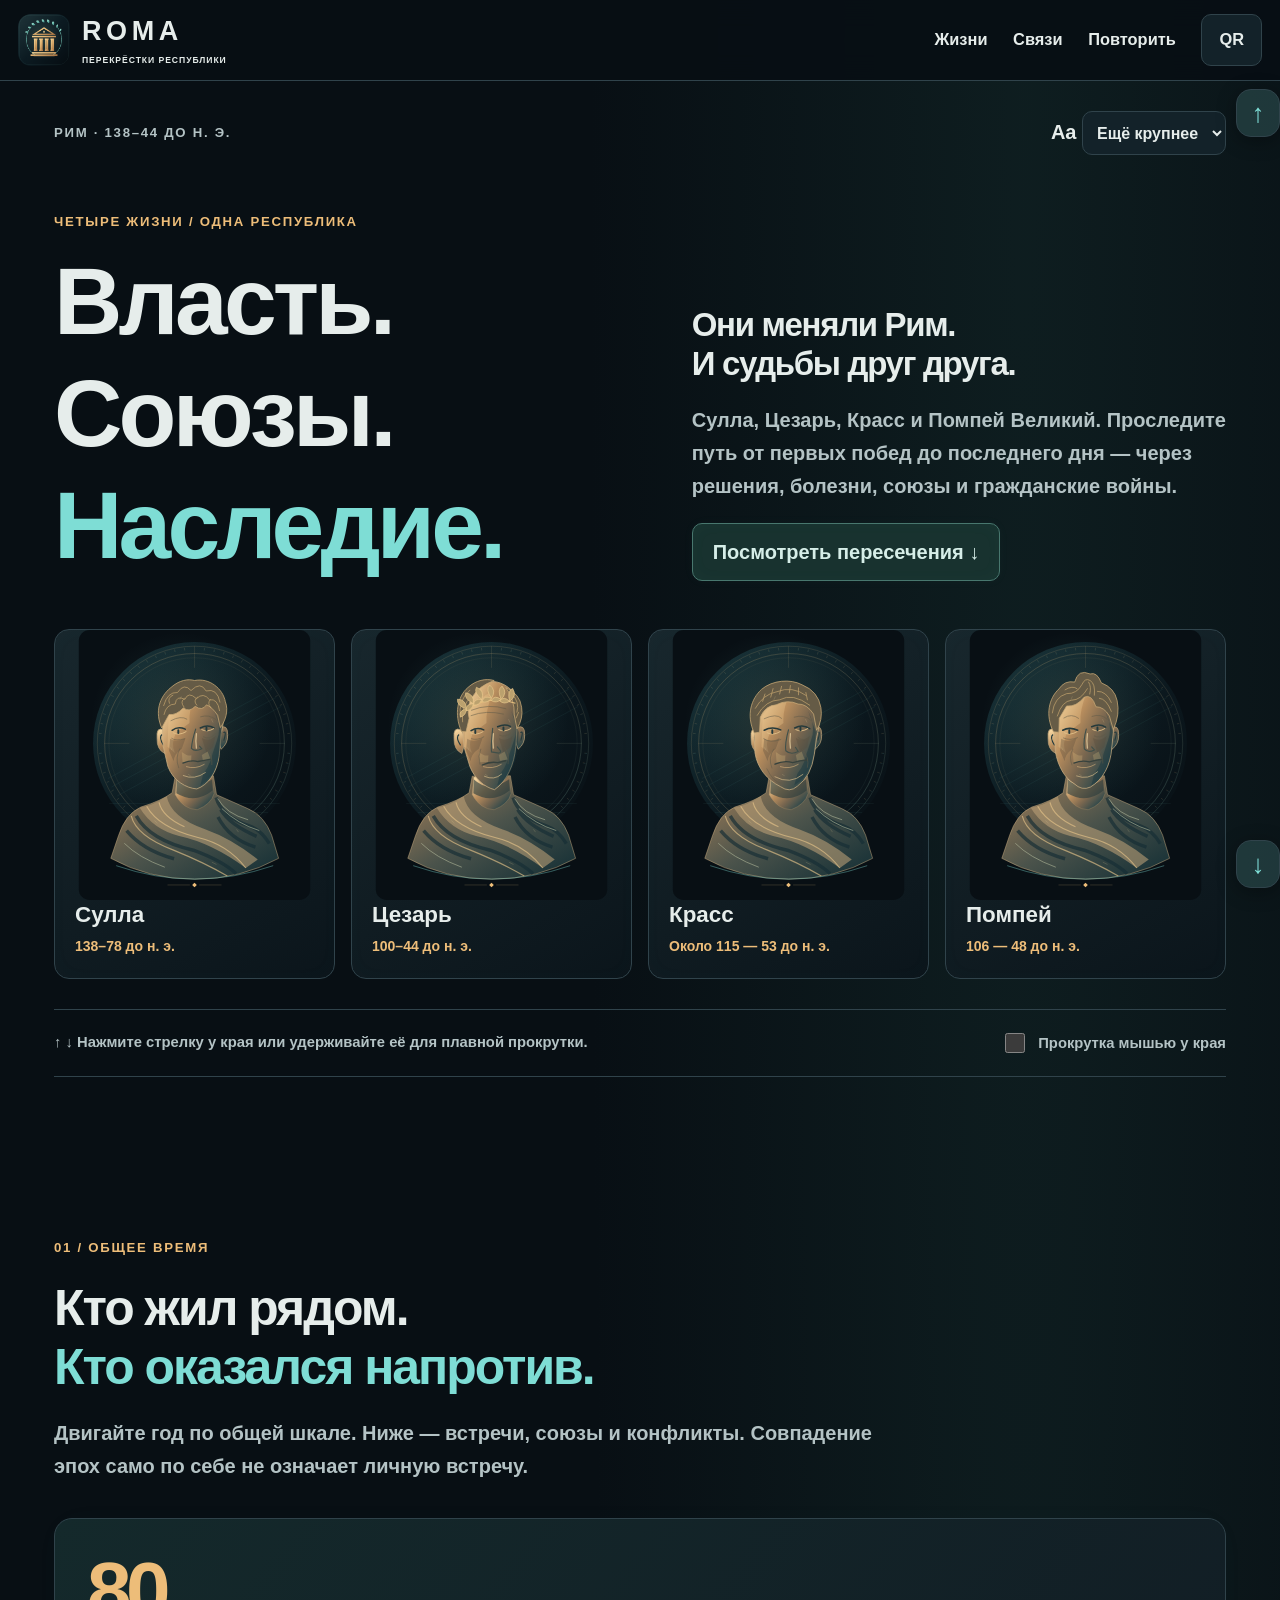
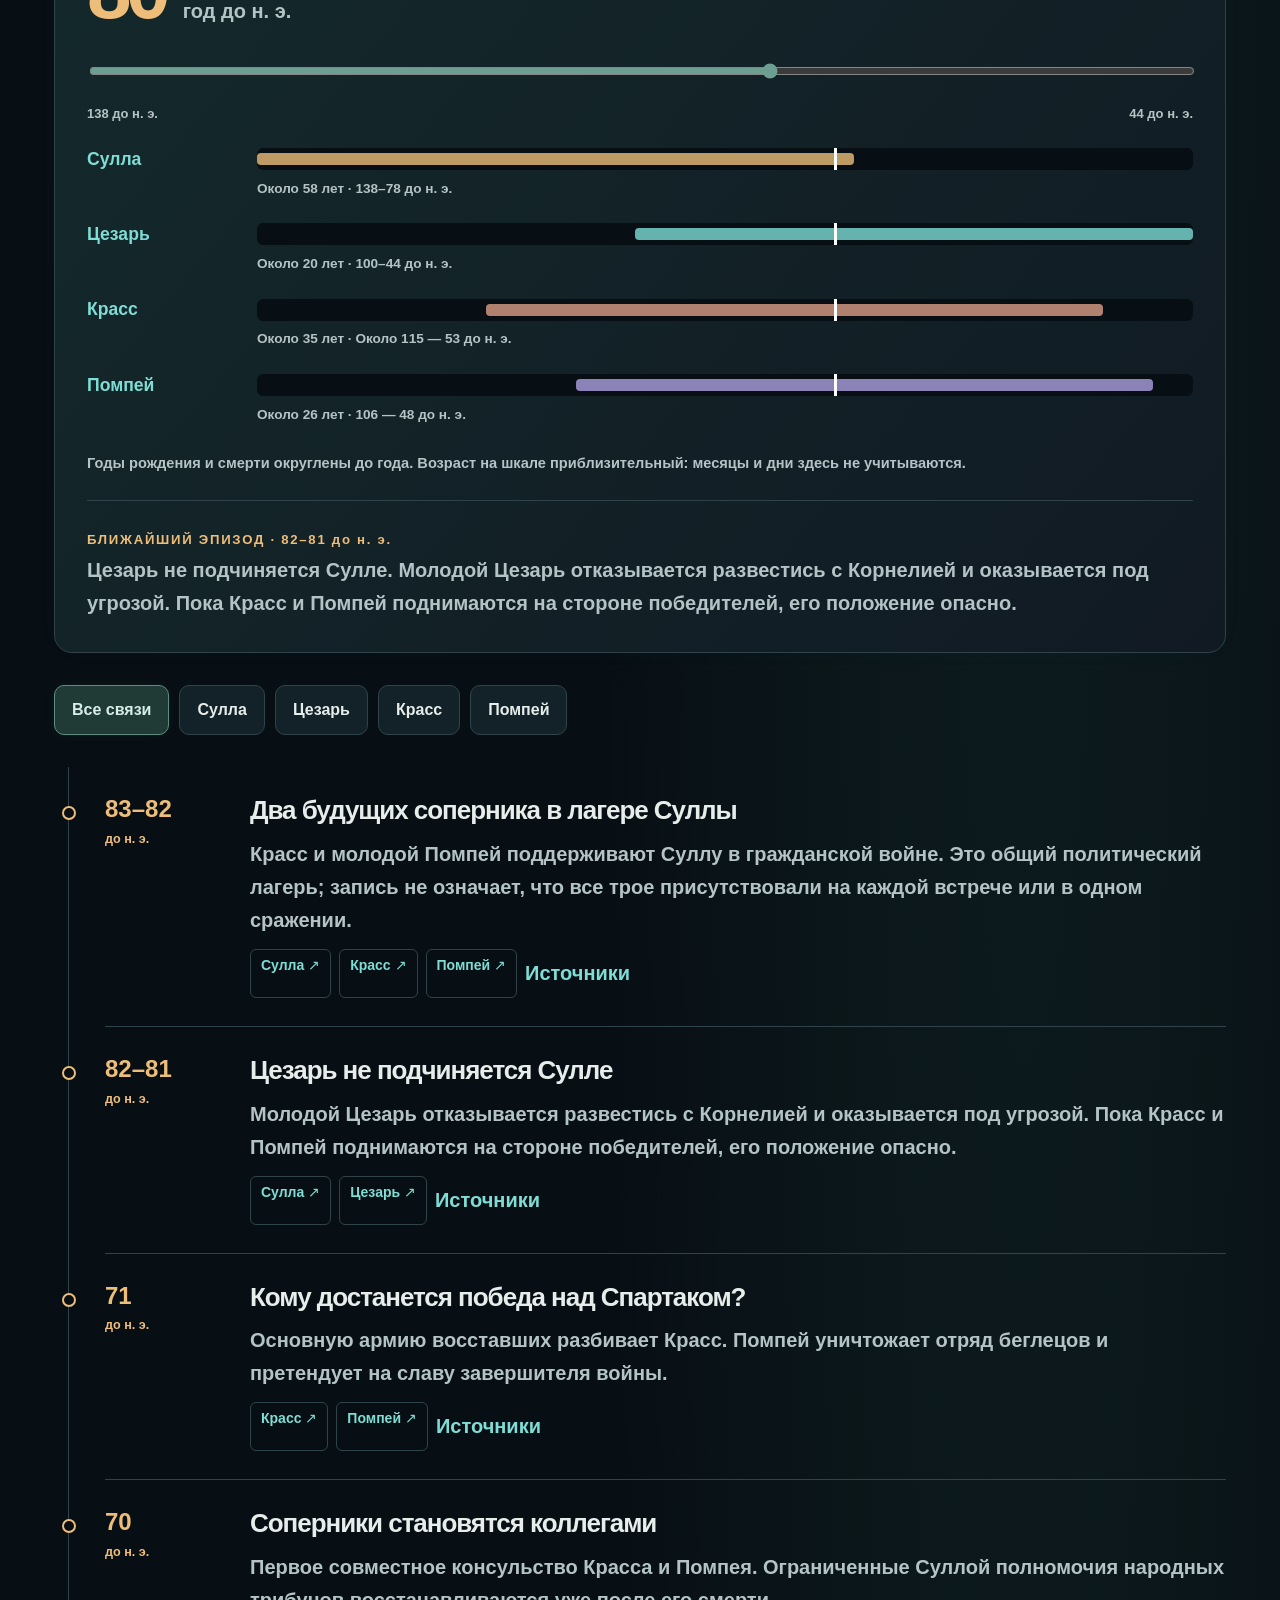
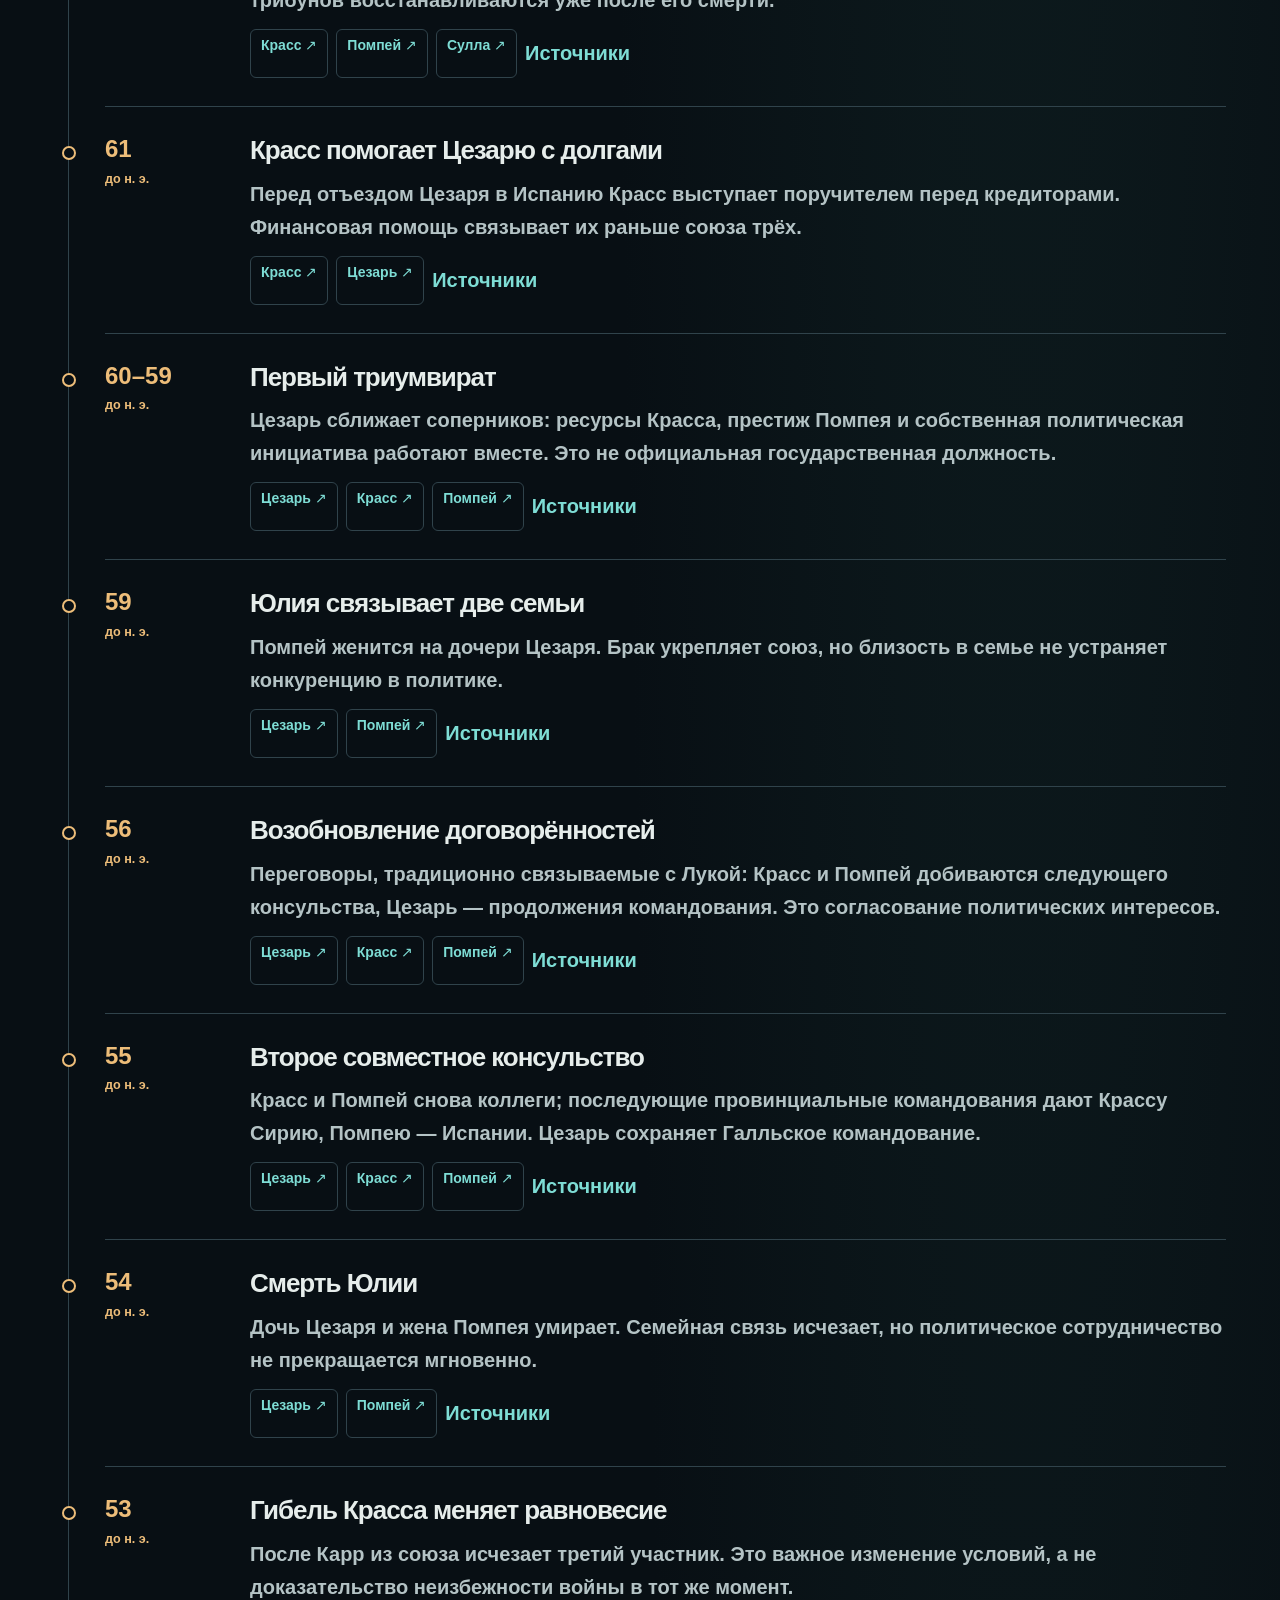
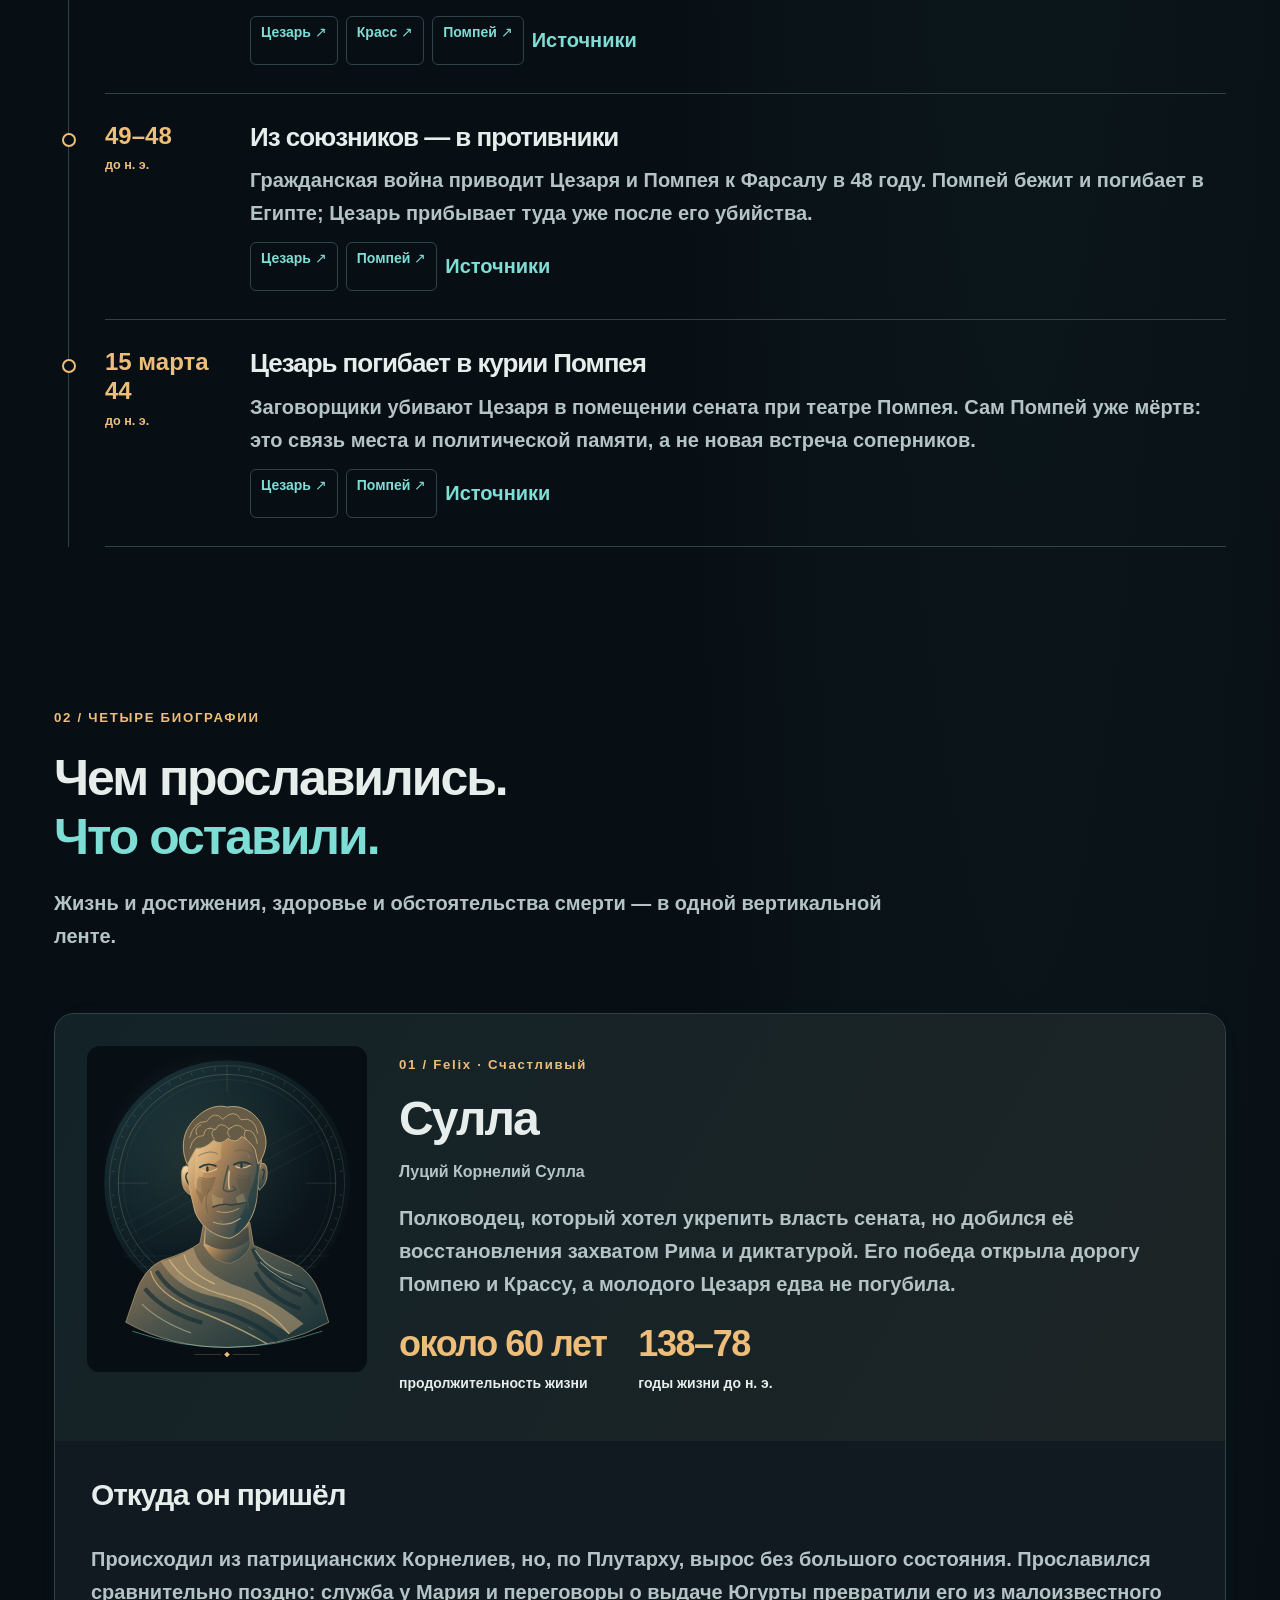
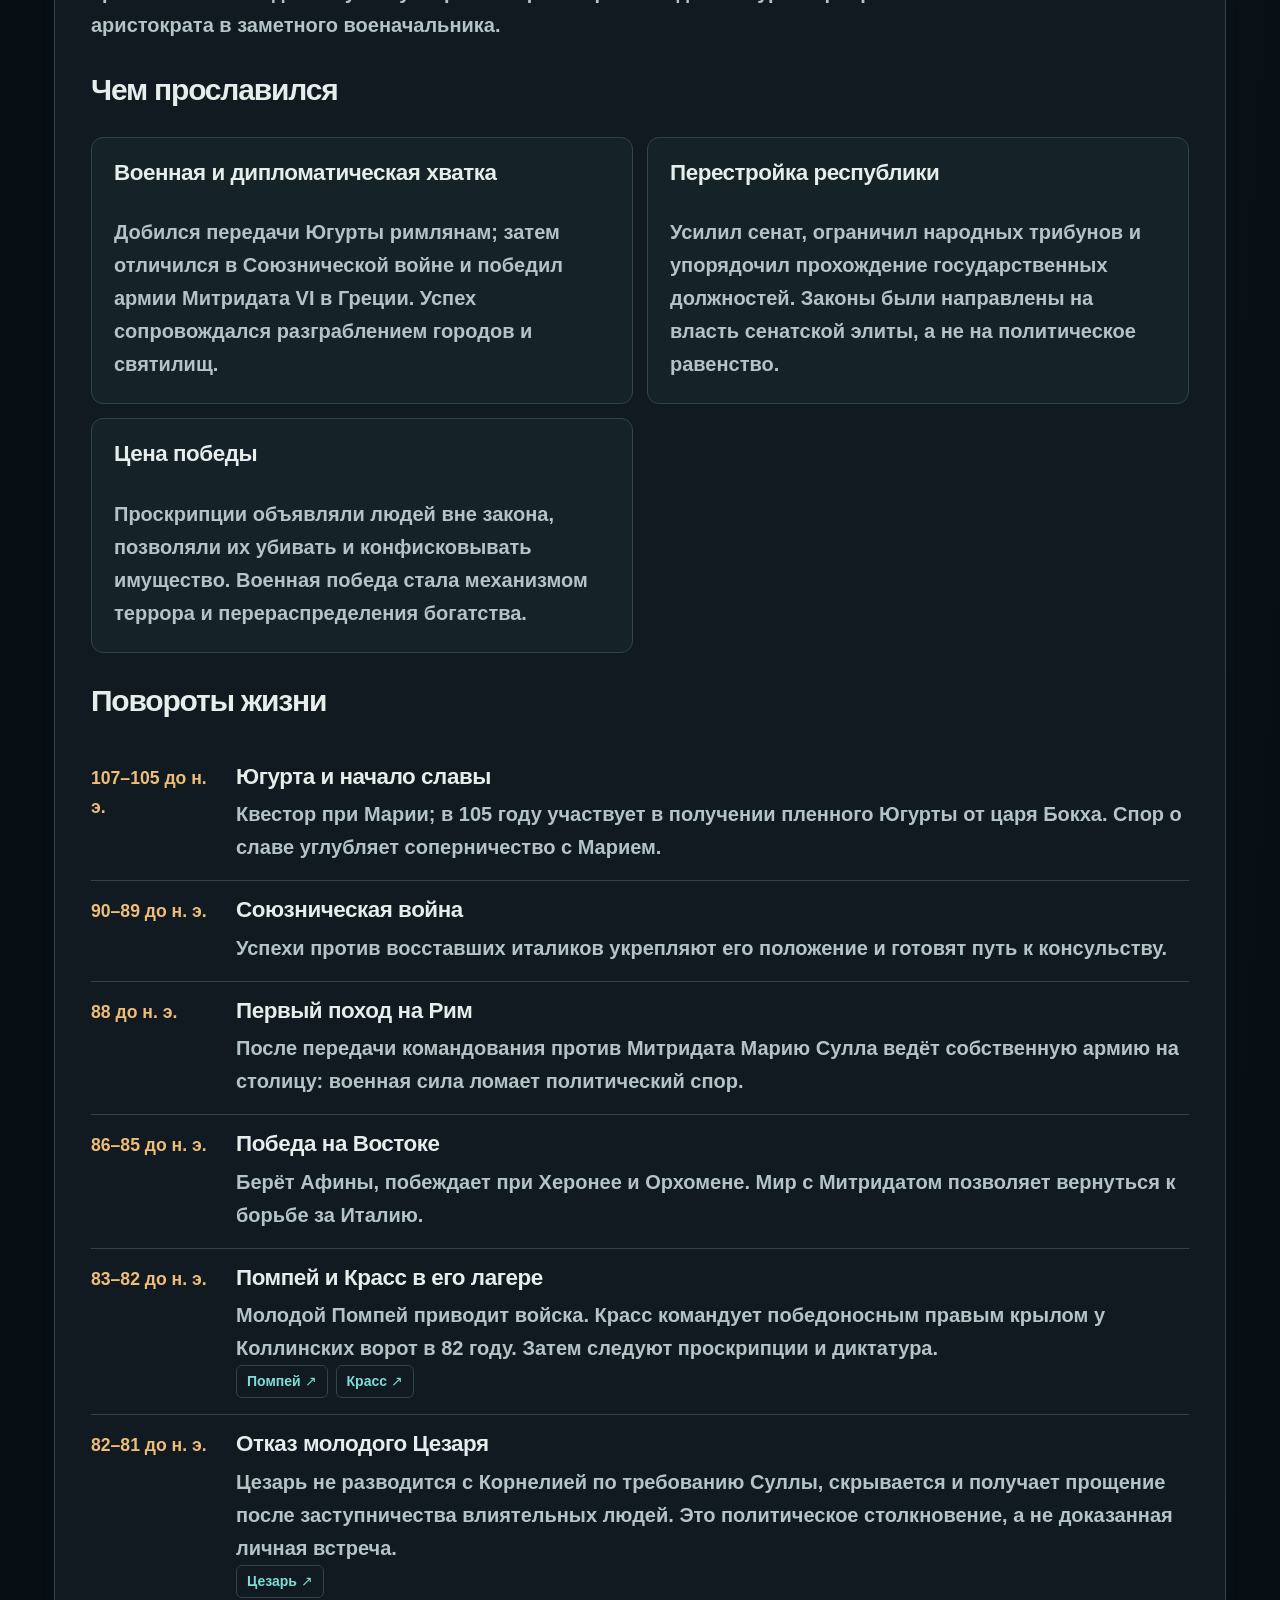
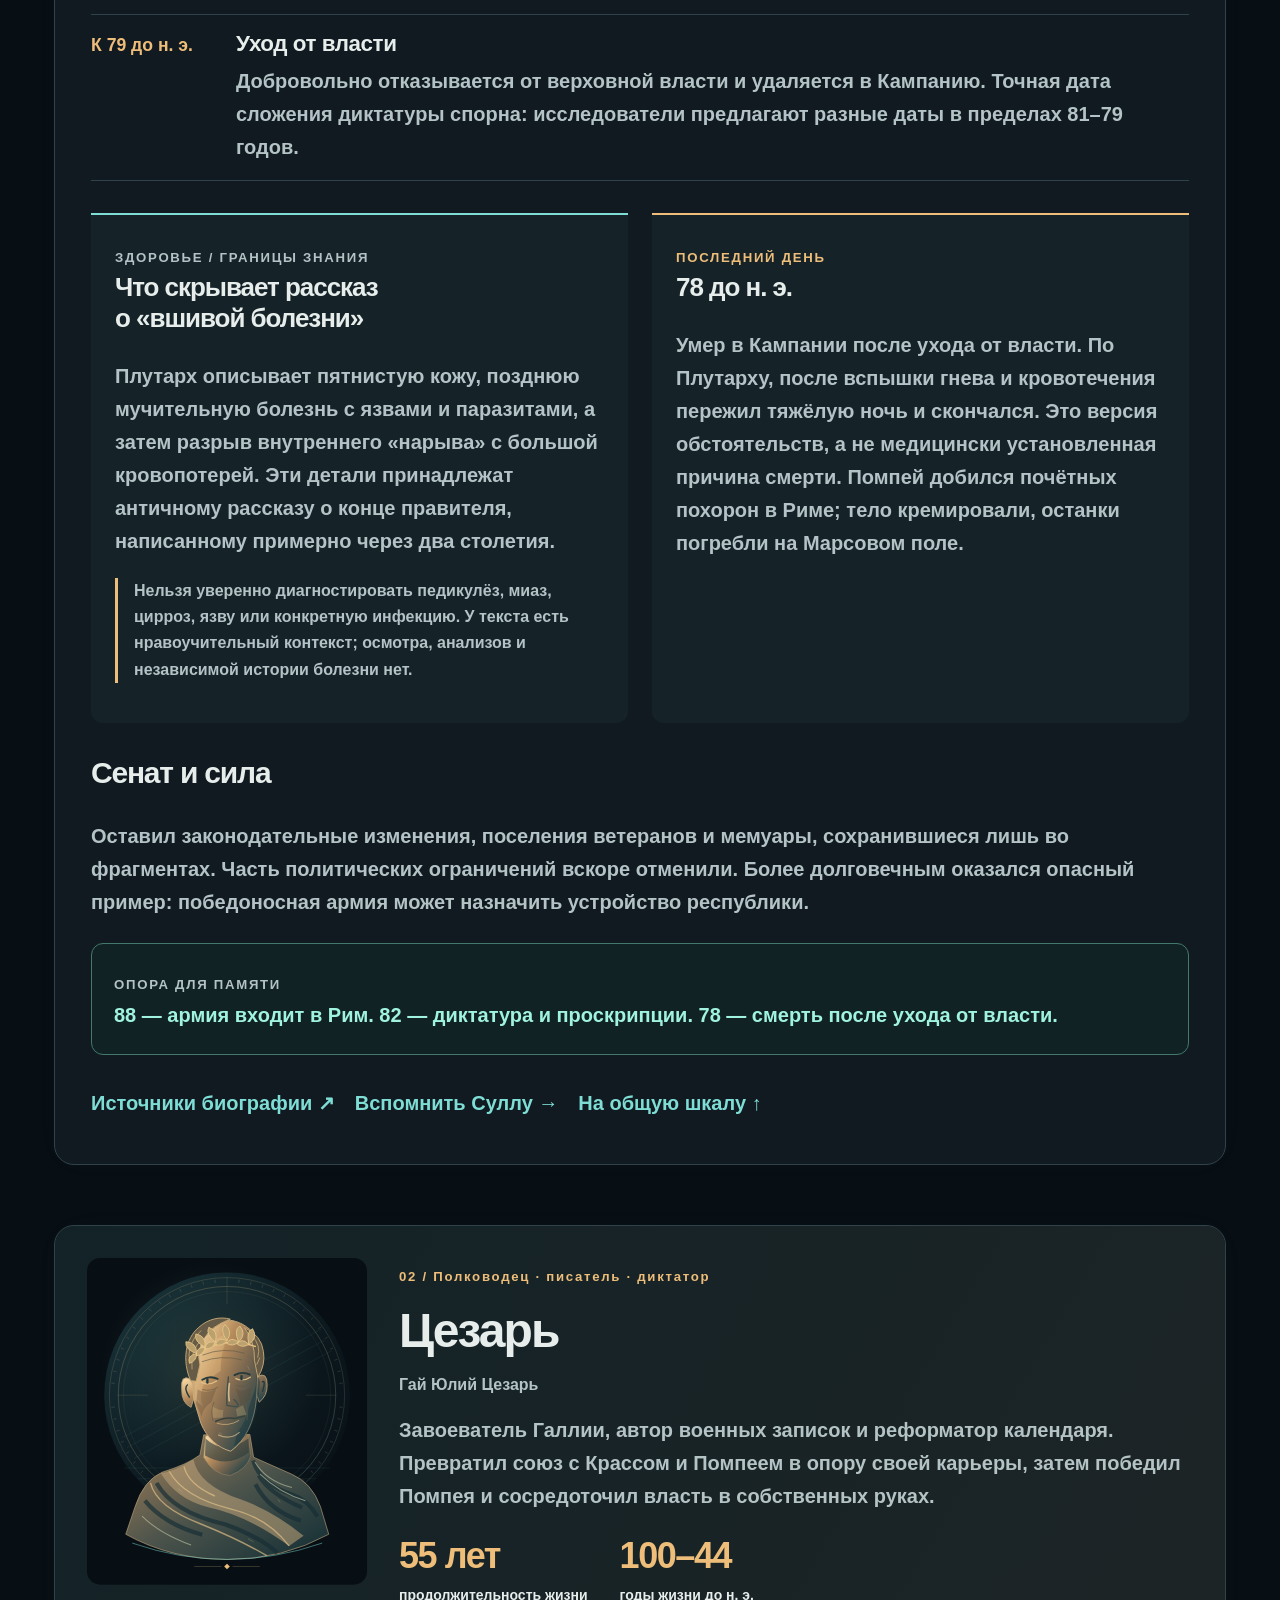
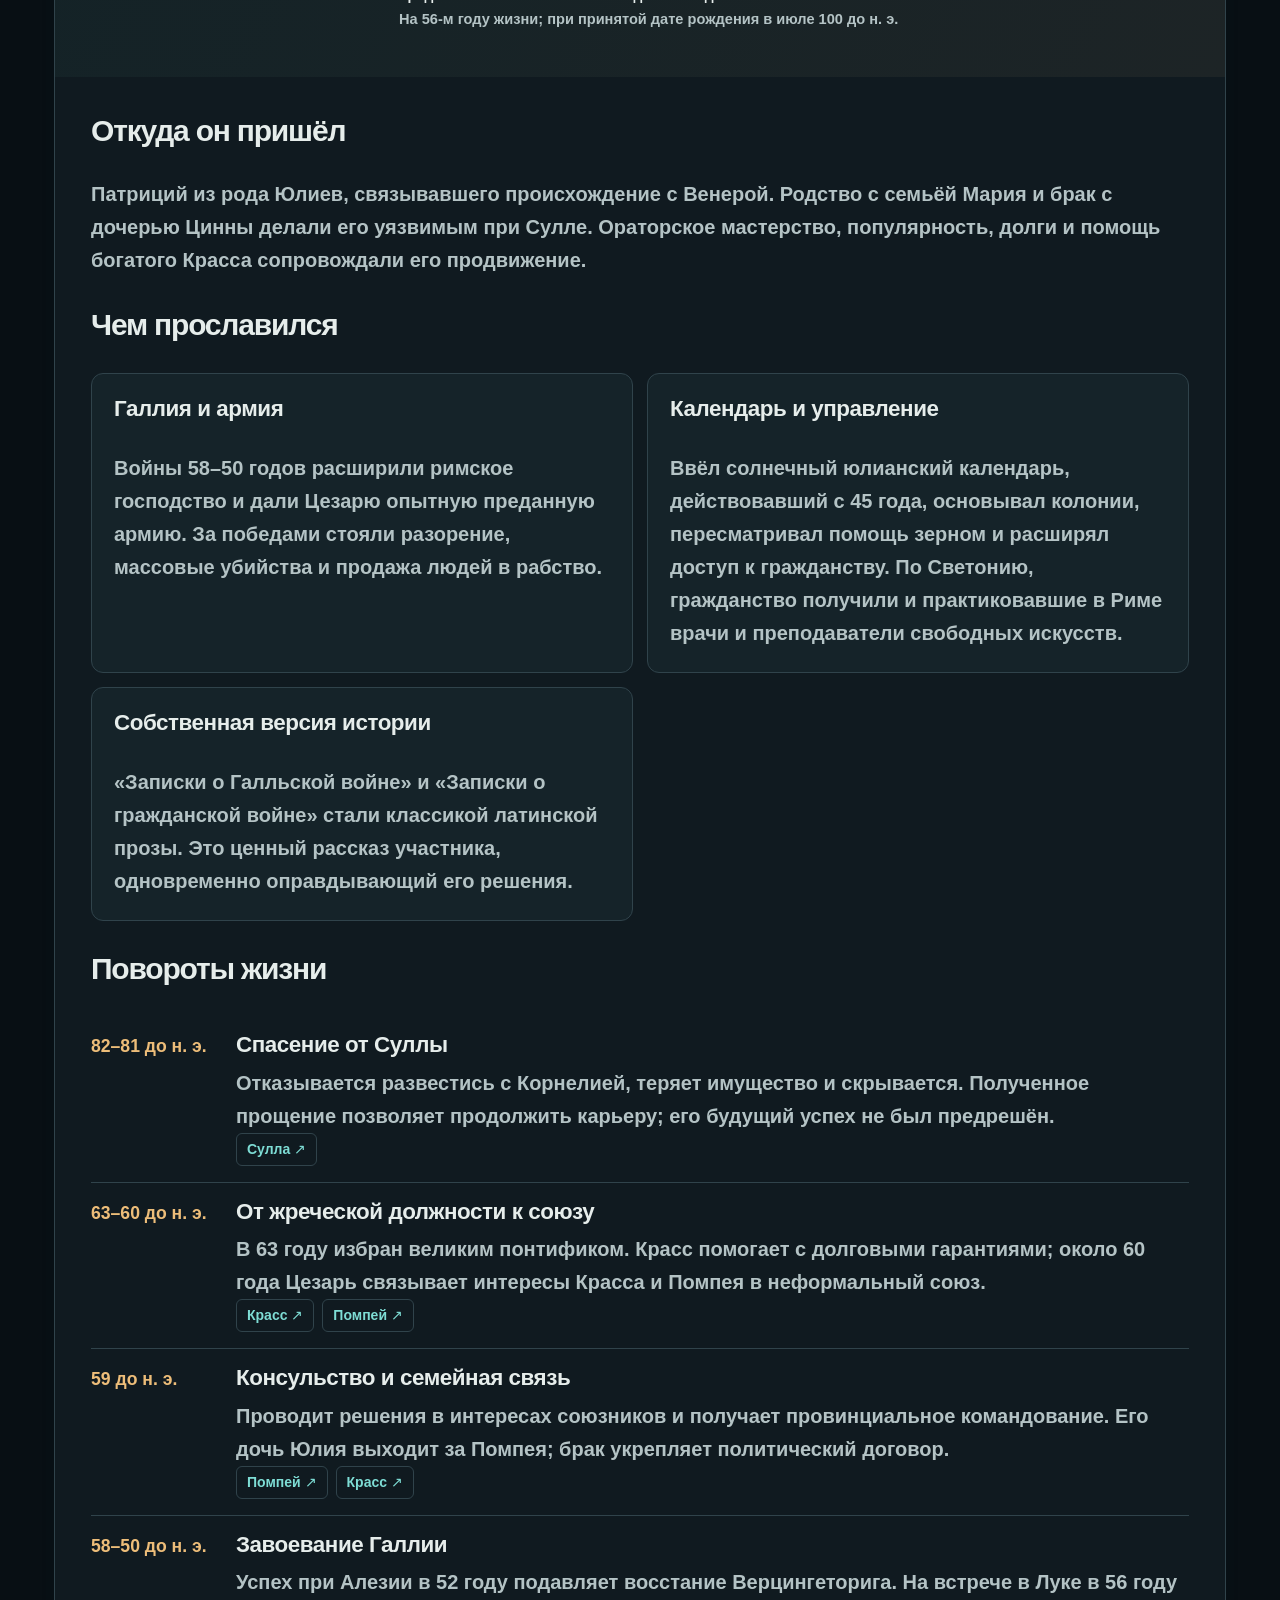
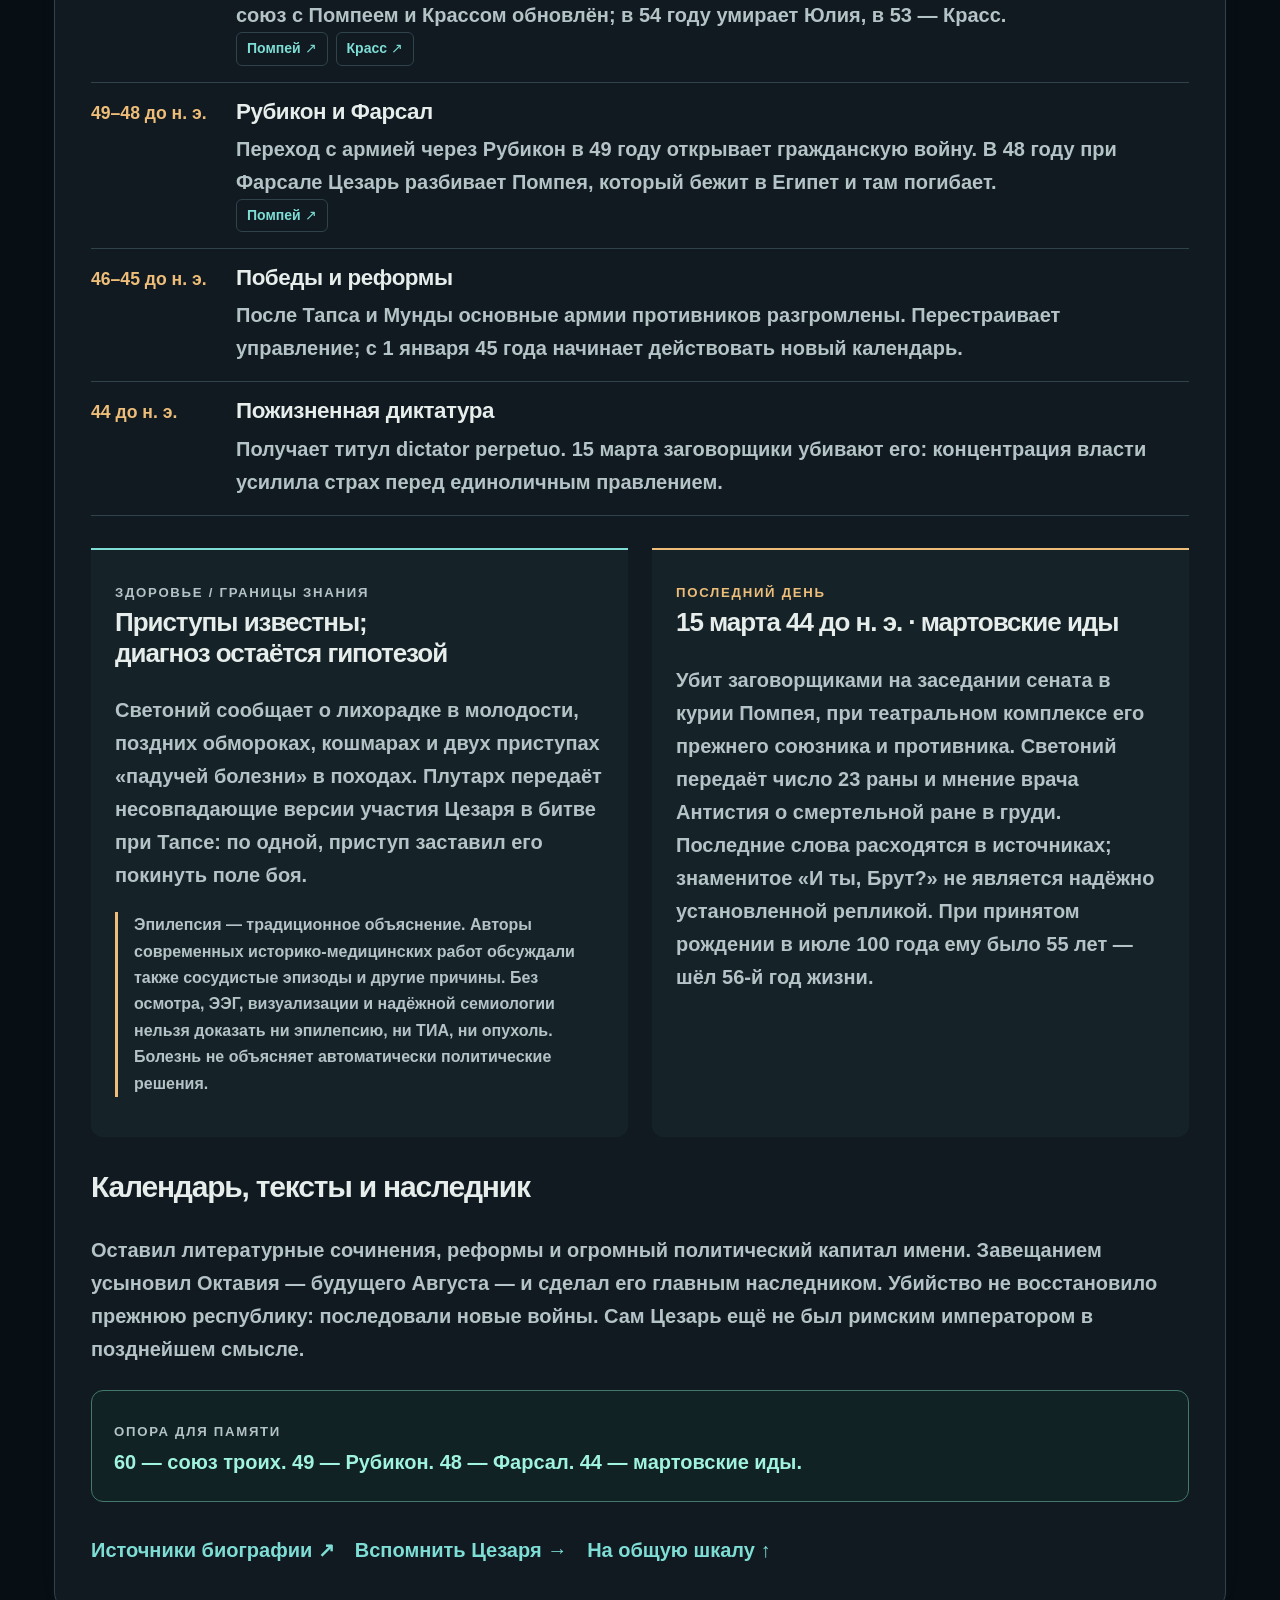
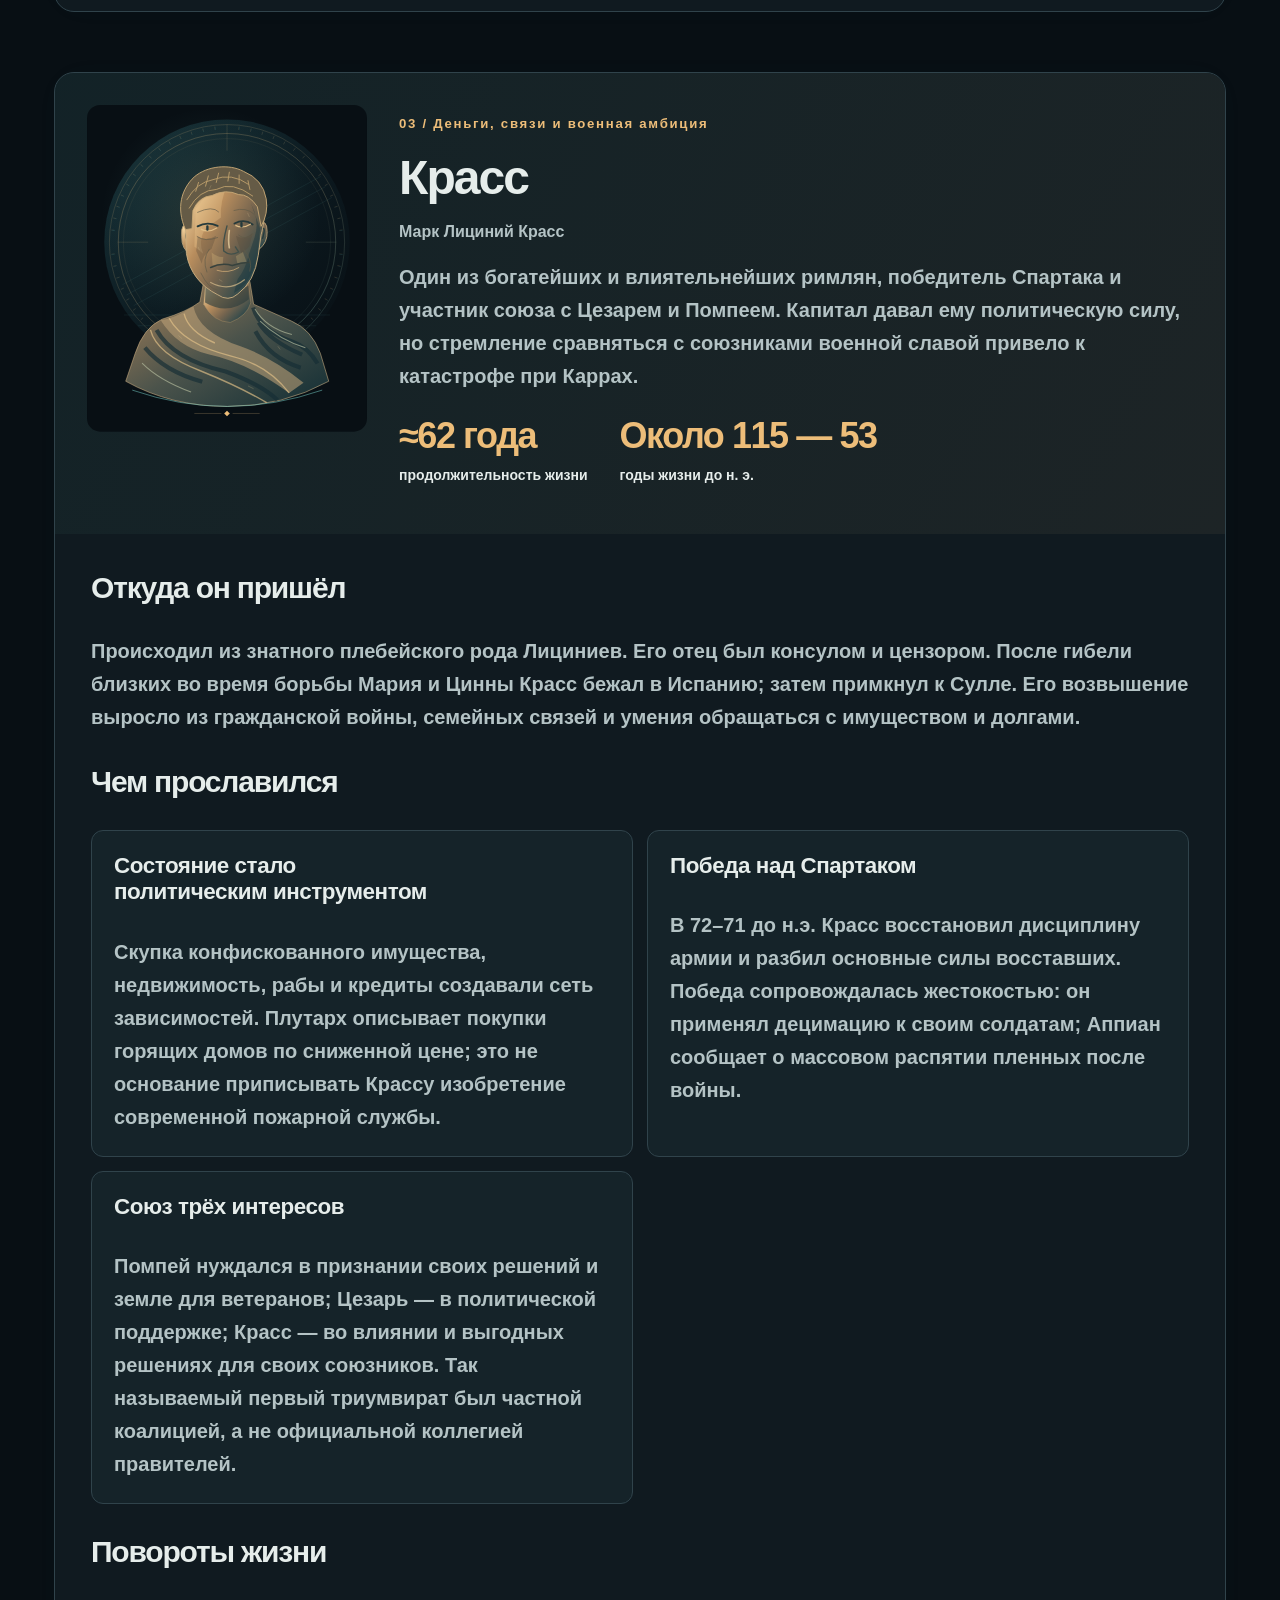
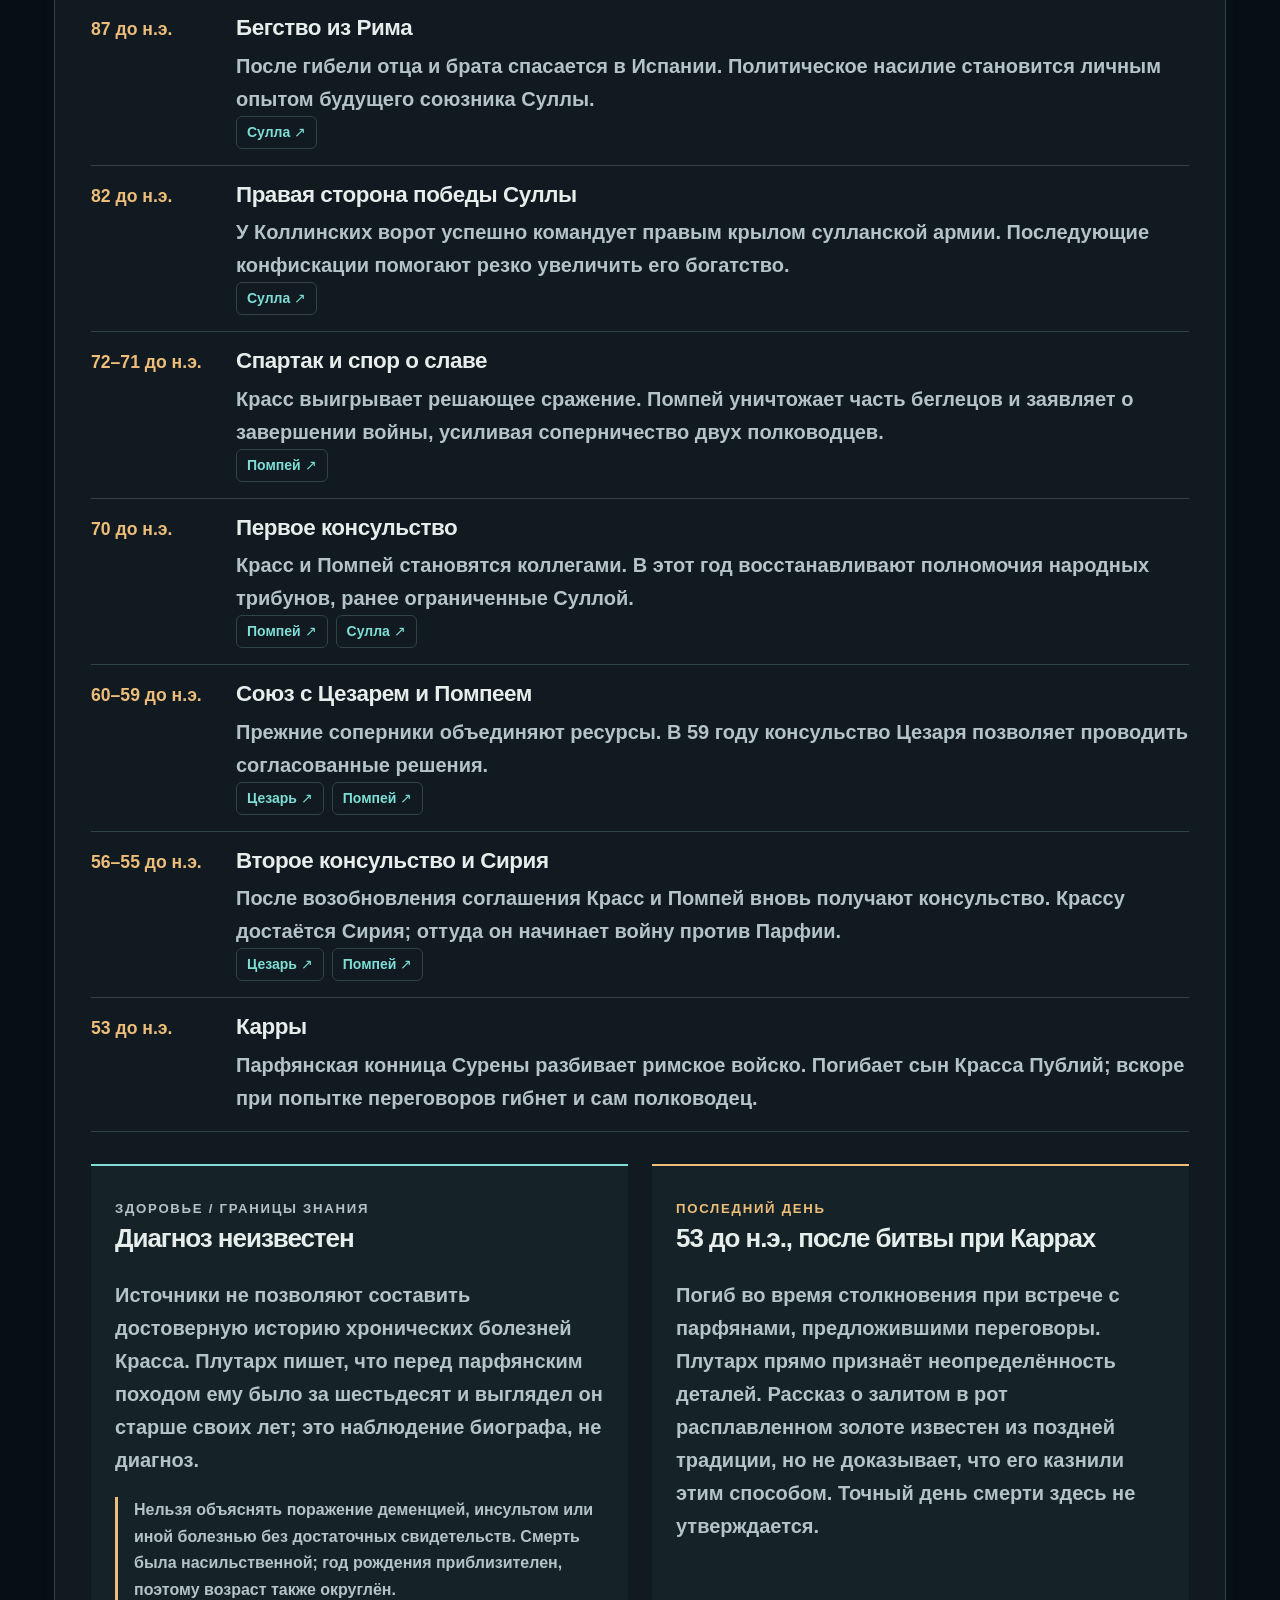
==== docs/ROMA.html @ b0c5598c "Build ROMA biographies with connected timeline and touch edge scrolling" ====
<!doctype html><html lang="ru"><head><meta charset="utf-8"><meta name="viewport" content="width=device-width,initial-scale=1,viewport-fit=cover"><meta name="apple-mobile-web-app-capable" content="yes"><meta name="apple-mobile-web-app-status-bar-style" content="black-translucent"><meta name="theme-color" content="#080f14"><meta name="description" content="Сулла, Цезарь, Красс и Помпей: четыре жизни, общая хронология и судьба Римской республики."><meta name="atlas-app" content="roma"><meta name="atlas-version" content="r-a9cd55f3c3371a6d9dd3"><meta name="atlas-built" content="2026-10-23T19:20:09+00:00"><title>ROMA — Перекрёстки Республики</title><link rel="icon" href="[data-uri]"><link rel="apple-touch-icon" href="[data-uri]"><style>:root{color-scheme:dark;--bg:#080f14;--panel:#101c22;--line:#30434b;--text:#e6edeb;--muted:#b4c3c5;--gold:#edbd79;--teal:#7eddd5;font-family:-apple-system,BlinkMacSystemFont,"Segoe UI",sans-serif;font-size:18px;scroll-behavior:smooth;scroll-padding-top:116px}*{box-sizing:border-box}html[data-text-size=large]{font-size:20px}html[data-text-size=xlarge]{font-size:23px}body{margin:0;background:radial-gradient(ellipse at 80% 0,#16302f70,transparent 30%),var(--bg);color:var(--text);font-weight:550;line-height:1.65}body:has(dialog[open]){overflow:hidden}a{color:var(--teal);text-decoration:none}a:hover{text-decoration:underline}button,select{font:inherit;font-weight:750}button,a,select,input{-webkit-tap-highlight-color:transparent}button{cursor:pointer}button,select{color:var(--text);border:1px solid var(--line);background:#132229;border-radius:10px;padding:.55rem .85rem;min-height:44px}button:hover{border-color:var(--teal)}button:disabled{opacity:.45;cursor:default}button:focus-visible,a:focus-visible,select:focus-visible,input:focus-visible{outline:3px solid var(--gold);outline-offset:4px}input{accent-color:var(--teal)}input[type=checkbox]{width:20px;height:20px}h1,h2,h3,h4,p{margin-top:0}h1,h2,h3,h4{line-height:1.18;letter-spacing:-.04em;font-weight:850;text-wrap:balance}h1{font-size:clamp(3.5rem,7.4vw,6.3rem);margin-bottom:0}h2{font-size:clamp(1.9rem,3.9vw,3.5rem);margin-bottom:1rem}h3{font-size:1.5rem}h4{font-size:1.12rem;letter-spacing:-.02em}em{color:var(--teal);font-style:normal}p{color:var(--muted)}[hidden]{display:none!important}header{display:flex;align-items:center;justify-content:space-between;gap:16px;padding:14px clamp(16px,4vw,64px);border-bottom:1px solid var(--line);background:#080f14f5;position:sticky;top:0;z-index:10;backdrop-filter:blur(14px)}.brand{display:flex;align-items:center;gap:12px;color:var(--text);font-size:1.35rem;line-height:1.2;letter-spacing:.17em;font-weight:900}.brand img{border-radius:13px}.brand small{font-size:.43rem;letter-spacing:.11em;display:block;margin-top:8px}nav{display:flex;align-items:center;gap:clamp(8px,2vw,26px);font-size:.82rem;font-weight:750}nav a{color:var(--text)}.section{max-width:1320px;margin:auto;padding:80px 54px}.toolbar{display:flex;align-items:center;justify-content:space-between;gap:16px;margin-bottom:56px}.toolbar label{white-space:nowrap}.toolbar select{padding:.3rem .5rem;font-size:.8rem}.eyebrow{font-size:.66rem;letter-spacing:.13em;font-weight:850;color:var(--muted)}.gold{color:var(--gold)}.hero{padding-top:30px}.hero-text{display:grid;grid-template-columns:1.1fr 1fr;gap:50px;align-items:end;margin-bottom:48px}.hero-copy h2{font-size:1.65rem}.primary-button,.secondary-button{display:inline-block;text-align:center;border:1px solid var(--line);border-radius:10px;padding:.7rem 1rem;font-weight:800;line-height:1.4}.primary-button{background:var(--teal);color:#071817;border-color:var(--teal)}.secondary-button{background:#14242a;color:var(--text)}.text-button{background:none;border:0;padding:.4rem 0;color:var(--teal);font-weight:750}.portrait-grid{display:grid;grid-template-columns:repeat(4,minmax(0,1fr));gap:16px}.portrait-link{position:relative;background:linear-gradient(150deg,#18272d,#0b151b);border:1px solid var(--line);border-radius:15px;overflow:hidden;color:var(--text);transition:transform .2s,border-color .2s}.portrait-link:hover{transform:translateY(-4px);border-color:var(--gold);text-decoration:none}.portrait-link svg{width:100%;height:auto;display:block;max-height:270px}.portrait-label{padding:0 20px 20px}.portrait-label b{display:block;font-size:1.12rem;line-height:1.3}.portrait-label span{display:block;color:var(--gold);font-size:.7rem;margin-top:6px}.scroll-hint{border-block:1px solid var(--line);padding:20px 0;margin-top:30px;display:flex;justify-content:space-between;gap:20px;font-size:.74rem;color:var(--muted)}.scroll-hint label{display:flex;align-items:center;gap:10px}.section-heading{max-width:860px;margin-bottom:35px}.section-heading .eyebrow{display:block;margin-bottom:20px}.time-machine{background:linear-gradient(130deg,#14292b,#111a23);border:1px solid var(--line);padding:32px;border-radius:18px}.year-title{display:flex;align-items:baseline;gap:18px}.year-title output{font-size:4rem;line-height:1;color:var(--gold);font-weight:850;letter-spacing:-.07em}.year-title span{color:var(--muted)}#year{width:100%;height:44px;margin-top:18px}.axis{display:flex;justify-content:space-between;color:var(--muted);font-size:.65rem}.life-row{display:grid;grid-template-columns:150px 1fr;gap:20px;align-items:center;padding-top:20px}.life-row>a{font-size:.88rem;font-weight:800}.track{height:22px;position:relative;background:#070f15;border-radius:6px;overflow:hidden}.life-bar{position:absolute;top:5px;height:12px;border-radius:4px;background:var(--teal);opacity:.8}.life-marker{position:absolute;top:0;bottom:0;width:3px;background:#fff;z-index:1}.life-state{grid-column:2;font-size:.68rem;margin-top:-16px;color:var(--muted)}#year-context{border-top:1px solid var(--line);margin-top:25px;padding-top:20px}#year-context p{margin:0}.filter-bar{display:flex;flex-wrap:wrap;gap:10px;margin:32px 0}.filter-bar button{font-size:.8rem}.filter-bar button[aria-pressed=true]{background:var(--teal);color:#081817}.timeline{border-left:1px solid var(--line);margin-left:14px;padding-left:36px}.event{position:relative;display:grid;grid-template-columns:125px 1fr;gap:20px;padding:28px 0;border-bottom:1px solid var(--line)}.event:before{content:"";position:absolute;width:10px;height:10px;border:2px solid var(--gold);border-radius:50%;left:-43px;top:39px;background:var(--bg)}.event time{font-size:1.2rem;line-height:1.2;color:var(--gold);font-weight:850}.event time small{display:block;font-size:.63rem;margin-top:8px;font-weight:650}.event h3{font-size:1.3rem;margin-bottom:12px}.event p{margin-bottom:12px}.related{display:flex;flex-wrap:wrap;gap:8px}.related a{border:1px solid var(--line);border-radius:6px;padding:4px 10px;font-size:.7rem}.fine{font-size:.73rem;line-height:1.55;color:var(--muted)}.time-machine>.fine{margin:26px 0 0}.biography{margin-top:60px;border:1px solid var(--line);border-radius:20px;overflow:hidden;background:#101a20}.bio-top{display:grid;grid-template-columns:280px 1fr;gap:32px;padding:32px;background:linear-gradient(120deg,#18333555,#1d2426)}.bio-portrait svg{display:block;width:100%;height:auto}.bio-top h2{font-size:2.4rem;margin:12px 0}.full-name{font-size:.8rem}.bio-metrics{display:flex;gap:32px;flex-wrap:wrap;margin-top:25px}.bio-metrics b{font-size:1.8rem;line-height:1;color:var(--gold);display:block;letter-spacing:-.04em}.bio-metrics span{font-size:.7rem;display:block;margin-top:10px}.bio-content{padding:36px}.bio-content h3{margin-top:30px}.bio-content h3:first-child{margin-top:0}.achievement-grid{display:grid;grid-template-columns:1fr 1fr;gap:14px}.achievement{padding:22px;border:1px solid var(--line);border-radius:12px;background:#152329}.achievement p:last-child{margin-bottom:0}.bio-events{list-style:none;padding:0}.bio-events li{padding:16px 0;display:grid;grid-template-columns:125px 1fr;gap:20px;border-bottom:1px solid var(--line)}.bio-events time{color:var(--gold);font-weight:850;font-size:.88rem}.bio-events h4{margin-bottom:8px}.bio-events p{margin:0}.health-grid{display:grid;grid-template-columns:1fr 1fr;gap:24px;margin:32px 0}.health,.death{padding:24px;background:#152329;border-top:2px solid var(--teal);border-radius:0 0 12px 12px}.death{border-color:var(--gold)}.health-grid h3{margin-top:0;font-size:1.3rem}.caution{font-size:.8rem;border-left:3px solid var(--gold);padding-left:16px}.anchor{padding:22px;background:#153b353d;border:1px solid #42796c;border-radius:12px;color:#a0f3df;font-weight:750;margin:24px 0}.bio-actions{display:flex;gap:20px;flex-wrap:wrap}.study-panel{padding:36px;background:var(--panel);border:1px solid var(--line);border-radius:18px}.study-controls{display:flex;justify-content:space-between;gap:24px;flex-wrap:wrap}.study-controls label{display:flex;align-items:center;gap:15px}.study-controls p{font-size:.8rem}#review-ready{display:flex;flex-wrap:wrap;gap:15px}#review-ready .fine{flex-basis:100%;margin:0}.card-top{display:flex;align-items:center;justify-content:space-between;gap:20px;margin:16px 0 25px}#card-question{font-size:1.8rem;max-width:900px}#card-answer{font-size:1.15rem;color:var(--text);margin-top:30px}.rating{display:flex;gap:15px;margin-top:30px}.footer-actions{display:flex;gap:18px;flex-wrap:wrap;margin:30px 0}footer{border-top:1px solid var(--line)}footer>div:first-child{max-width:800px}.edge{position:fixed;right:12px;z-index:20;width:42px;min-height:42px;height:48px;padding:0;border-radius:15px;background:#213c3ee8;color:var(--teal);font-size:26px;box-shadow:0 4px 20px #0005;touch-action:none;user-select:none}.edge.top{top:110px}.edge.bottom{bottom:max(14px,env(safe-area-inset-bottom))}.edge.active{background:var(--gold);color:#0d161a}#read-progress{position:fixed;left:0;top:0;z-index:50;height:3px;background:var(--teal);width:0;pointer-events:none}#resume-review{position:fixed;bottom:18px;left:50%;transform:translateX(-50%);z-index:21;background:#edbd79;color:#0b1618;padding:10px 16px;border-radius:12px;box-shadow:0 4px 25px #0007;font-weight:800;font-size:.8rem;text-align:center;max-width:70vw}#save-notice{position:sticky;bottom:0;margin:0;padding:20px;background:#573d23;color:#fff;z-index:22}dialog{color:var(--text);background:#102027;border:1px solid #48616a;border-radius:18px;padding:32px;width:min(800px,calc(100% - 24px));max-height:85dvh;overflow:auto}dialog::backdrop{background:#000b;backdrop-filter:blur(6px)}dialog h2{font-size:1.8rem;padding-right:25px}.close-dialog{position:sticky;top:0;float:right;padding:0;width:44px;font-size:24px}.source{border-bottom:1px solid var(--line);padding:20px 0}.source h3{font-size:1rem;letter-spacing:normal}.source p{font-size:.8rem}.qr{background:#fff;border-radius:16px;padding:20px;margin:24px auto;max-width:340px}.qr svg{width:100%;display:block}.skip{position:fixed;top:-200px;z-index:100;background:var(--gold);color:#000;padding:16px}.skip:focus{top:0}.sr-only{position:absolute;width:1px;height:1px;overflow:hidden;clip-path:inset(50%)}
@media(max-width:900px){.section{padding:55px 30px}.hero{padding-top:24px}.hero-text{gap:25px}.portrait-grid{gap:10px}.portrait-label{padding:0 12px 16px}.portrait-label b{font-size:.95rem}.bio-top{grid-template-columns:200px 1fr;padding:25px}.bio-top h2{font-size:2rem}.bio-content{padding:25px}.health-grid{grid-template-columns:1fr}.scroll-hint{flex-direction:column}.edge{right:6px;width:38px;opacity:.92}header{padding:14px 22px}.brand small{display:none}.event{grid-template-columns:100px 1fr}}
@media(max-width:600px){:root{scroll-padding-top:125px}header{flex-wrap:wrap;padding:12px 18px;gap:10px}.brand{font-size:1.1rem}.brand img{width:38px;height:38px}.brand small{display:block;font-size:8px}.brand{gap:9px}nav{width:100%;justify-content:space-between;font-size:.72rem;gap:8px}nav button{min-height:38px;padding:.2rem .6rem}.section{padding:42px 22px}.toolbar{margin-bottom:32px;align-items:start;gap:14px;flex-wrap:wrap}.eyebrow{font-size:.6rem}.hero-text{grid-template-columns:1fr;gap:30px}h1{font-size:3.25rem}.hero-copy h2{font-size:1.4rem}h2{font-size:1.9rem}.portrait-grid{grid-template-columns:1fr 1fr;gap:14px}.portrait-link svg{max-height:220px}.portrait-label{padding:0 12px 15px}.portrait-label b{font-size:.95rem}.portrait-label span{font-size:.65rem}.time-machine{padding:20px}.year-title output{font-size:3rem}.year-title span{font-size:.8rem}.life-row{grid-template-columns:1fr;gap:8px}.life-state{grid-column:1;margin-top:0}.life-row>a{font-size:.85rem}.axis{font-size:.6rem}.timeline{padding-left:20px;margin-left:7px}.event{grid-template-columns:1fr;gap:12px;padding:22px 0}.event:before{left:-27px;top:27px}.event time{font-size:1.15rem}.event time small{display:inline;margin-left:8px}.event h3{font-size:1.2rem}.filter-bar button{font-size:.72rem;padding:.45rem .65rem}.bio-top{grid-template-columns:1fr;padding:22px}.bio-portrait{width:72%;max-width:270px;margin:auto}.bio-top h2{font-size:2rem}.bio-content{padding:22px}.bio-metrics{gap:24px}.bio-metrics b{font-size:1.55rem}.achievement-grid{grid-template-columns:1fr}.achievement{padding:18px}.bio-events li{grid-template-columns:1fr;gap:8px}.health,.death{padding:18px}.study-panel{padding:22px}.study-controls label{flex-wrap:wrap;gap:8px}.study-controls select{max-width:100%;font-size:.8rem}.card-top{align-items:start;gap:12px}#card-question{font-size:1.5rem}.rating{flex-wrap:wrap}.edge.top{top:132px}.edge{width:30px;min-height:44px;height:44px;font-size:22px;right:0;border-radius:12px 0 0 12px}.bio-actions button{font-size:.85rem}dialog{padding:22px}.footer-actions{flex-direction:column;align-items:start}}
@media(max-width:360px){.section{padding-inline:17px}header{padding-inline:17px}.portrait-label b{font-size:.83rem}.bio-content,.bio-top,.study-panel{padding:16px}.time-machine{padding:16px}.bio-top h2{font-size:1.65rem}h1{font-size:2.9rem}h2{font-size:1.6rem}.achievement,.health,.death{padding:14px}.toolbar select{font-size:.7rem}.brand small{font-size:7px}.primary-button,.secondary-button{font-size:.88rem}.anchor{padding:16px}.card-top .text-button{font-size:.8rem}}
@media(prefers-reduced-motion:reduce){:root{scroll-behavior:auto}*{transition:none!important}}

/* iPhone safe areas and 44px touch controls. */
header{padding-top:calc(14px + env(safe-area-inset-top));padding-left:max(18px,env(safe-area-inset-left));padding-right:max(18px,env(safe-area-inset-right))}:root{scroll-padding-top:calc(var(--header-height,110px) + 20px)}.edge.top{top:calc(var(--header-height,110px) + 8px)}.edge{width:44px;min-width:44px;min-height:44px}.edge.bottom{bottom:calc(12px + env(safe-area-inset-bottom))}footer{padding-bottom:calc(80px + env(safe-area-inset-bottom))}

nav a{display:inline-flex;align-items:center;min-height:44px}nav button{min-height:44px}#resume-review{bottom:calc(12px + env(safe-area-inset-bottom))}
/* Quiet controls: dark surfaces, restrained neon edges. */
.primary-button{background:#18322f;color:#d6eee8;border-color:#48776e;box-shadow:inset 0 0 18px #73cbb607,0 0 12px #73cbb609}.primary-button:hover{background:#203d37;border-color:#6fada0;text-decoration:none}.filter-bar button[aria-pressed=true]{background:#203b35;color:#d9ede7;border-color:#5b8e81;box-shadow:0 0 12px #78ccaf0d}.edge.active{background:#2b3d36;color:#d7eee3;border-color:#679b8a;box-shadow:0 0 18px #67c29c19}.edge{right:max(0px,env(safe-area-inset-right))}.portrait-link{box-shadow:inset 0 0 24px #7eddd504}.time-machine,.biography,.study-panel{box-shadow:0 0 36px #7eddd504}#resume-review{background:#243c37;color:#d6eee8;border:1px solid #5e8a7c}input{accent-color:#6c9f92}

.hero-text>div,.achievement-grid>div,.health-grid>section{min-width:0}@media(max-width:360px){h1{font-size:2.45rem}.bio-content h3{font-size:1.25rem}.achievement h4{font-size:1rem}}
@media(max-width:600px){h1{font-size:min(3.25rem,17vw)}}
@media(min-width:601px) and (max-width:900px){h1{font-size:min(3.5rem,9vw)}}

.app-updates{margin:28px 0 4px;padding:24px 0 0;border-top:1px solid var(--border,var(--line,#385248));min-width:0}.app-updates h3{font-size:1.2rem;font-weight:750;line-height:1.5;margin:0 0 16px}.update-toggle{display:flex;align-items:center;gap:13px;min-height:48px;font-size:1rem;font-weight:700;cursor:pointer}.update-toggle input{width:25px;height:25px;flex:none;accent-color:var(--cyan,#67f2cd);margin:0}.app-updates .update-status{font-size:1rem;line-height:1.7;font-weight:650;margin:16px 0;color:var(--text,#e7eef2)}.app-updates .update-help{font-size:.85rem;line-height:1.7;color:var(--muted,#b0c6bd);margin:0 0 18px}.update-actions{display:flex;gap:12px;flex-wrap:wrap}.update-actions button{font-size:.9rem;min-height:48px;padding:12px 16px;white-space:normal}.update-version{display:block;font-size:.75rem;color:var(--muted,#b0c6bd);margin-top:16px}.update-banner{position:fixed;left:max(15px,env(safe-area-inset-left));right:max(15px,env(safe-area-inset-right));bottom:max(15px,env(safe-area-inset-bottom));margin:0 auto;max-width:860px;padding:20px 23px;z-index:110;background:#102922;border:1px solid #67aa95;box-shadow:0 10px 60px #0009;display:flex;gap:22px;align-items:center;color:#e9fff3}.update-banner p{font-size:.85rem;font-weight:650;line-height:1.6;margin:0;flex:1;min-width:0}.update-banner>div{display:flex;gap:10px;flex-wrap:wrap;flex-shrink:0}.update-banner button{font-size:.85rem;line-height:1.5;font-weight:700;padding:10px 13px;border:1px solid #77bea6;min-height:46px;color:#d2ffeb}.update-banner button:disabled{opacity:.5;cursor:default}.update-banner[hidden]{display:none!important}@media(max-width:700px){.update-banner{flex-direction:column;align-items:stretch;gap:15px;padding:17px 19px}.update-banner>div{justify-content:flex-end}.update-banner p{font-size:.875rem}.update-actions{flex-direction:column}.update-actions button{width:100%;justify-content:center}}

body:has(.update-banner:not([hidden])){padding-bottom:var(--update-banner-space,240px)}
@media(max-width:380px){.update-toggle{font-size:.87rem}}
</style></head>
<body><a class="skip" href="#main">К содержанию</a><header><a href="#home" class="brand"><img src="[data-uri]" width="52" height="52" alt=""><span>ROMA<small>ПЕРЕКРЁСТКИ РЕСПУБЛИКИ</small></span></a><nav aria-label="Разделы"><a href="#lives">Жизни</a><a href="#connections">Связи</a><a href="#learn">Повторить</a><button id="qr-button" aria-label="QR-код">QR</button></nav></header><div id="read-progress" aria-hidden="true"></div>
<aside class="edge-controls" aria-label="Прокрутка страницы"><button class="edge top" data-scroll="-1" aria-label="Прокрутить вверх: нажмите или удерживайте" title="Нажмите или удерживайте — вверх">↑</button><button class="edge bottom" data-scroll="1" aria-label="Прокрутить вниз: нажмите или удерживайте" title="Нажмите или удерживайте — вниз">↓</button></aside>
<main id="main"><section id="home" class="hero section"><div class="toolbar"><span class="eyebrow">РИМ · 138–44 ДО Н. Э.</span><label>Aa <select id="text-size" aria-label="Размер шрифта"><option value="normal">Крупный</option><option value="large" selected>Ещё крупнее</option><option value="xlarge">Максимум</option></select></label></div><div class="hero-text"><div><p class="eyebrow gold">ЧЕТЫРЕ ЖИЗНИ / ОДНА РЕСПУБЛИКА</p><h1>Власть.<br>Союзы.<br><em>Наследие.</em></h1></div><div class="hero-copy"><h2>Они меняли Рим.<br>И судьбы друг друга.</h2><p>Сулла, Цезарь, Красс и Помпей Великий. Проследите путь от первых побед до последнего дня — через решения, болезни, союзы и гражданские войны.</p><a class="primary-button" href="#connections">Посмотреть пересечения ↓</a></div></div><div id="portrait-nav" class="portrait-grid"></div><div class="scroll-hint"><span>↑ ↓ Нажмите стрелку у края или удерживайте её для плавной прокрутки.</span><label><input type="checkbox" id="edge-hover"> Прокрутка мышью у края</label></div></section>
<section id="connections" class="section"><div class="section-heading"><span class="eyebrow gold">01 / ОБЩЕЕ ВРЕМЯ</span><h2>Кто жил рядом.<br><em>Кто оказался напротив.</em></h2><p>Двигайте год по общей шкале. Ниже — встречи, союзы и конфликты. Совпадение эпох само по себе не означает личную встречу.</p></div><div class="time-machine"><div class="year-title"><output id="year-label" for="year">80</output><span>год до н. э.</span></div><label for="year" class="sr-only">Год на общей хронологии</label><input id="year" type="range" min="-138" max="-44" step="1" value="-80"><div class="axis"><span>138 до н. э.</span><span>44 до н. э.</span></div><div id="lifelines"></div><p class="fine">Годы рождения и смерти округлены до года. Возраст на шкале приблизительный: месяцы и дни здесь не учитываются.</p><div id="year-context" aria-live="polite"></div></div><div class="filter-bar" id="connection-filters" aria-label="Фильтр связей"></div><div id="timeline" class="timeline"></div></section>
<section id="lives" class="section"><div class="section-heading"><span class="eyebrow gold">02 / ЧЕТЫРЕ БИОГРАФИИ</span><h2>Чем прославились.<br><em>Что оставили.</em></h2><p>Жизнь и достижения, здоровье и обстоятельства смерти — в одной вертикальной ленте.</p></div><div id="biographies"></div></section>
<section id="learn" class="section"><div class="section-heading"><span class="eyebrow gold">03 / ПАМЯТЬ ЧЕРЕЗ СВЯЗИ</span><h2>Вспомнить человека.<br><em>Объяснить событие.</em></h2><p>Сначала сформулируйте ответ своими словами. Затем откройте объяснение и вернитесь к нужному фрагменту биографии.</p></div><div class="study-panel"><div class="study-controls"><label>Тема <select id="study-topic"><option value="all">Все четыре</option></select></label><p id="study-status" role="status"></p></div><div id="review-ready"><button id="start-review" class="primary-button">Повторить сейчас</button><button id="practice-all" class="secondary-button">Просмотреть все</button><p class="fine">История сохраняется на этом устройстве после отметки «Ещё раз» или «Вспомнил».</p></div><div id="review-session" hidden><div class="card-top"><span id="card-topic" class="eyebrow gold"></span><button id="end-review" class="text-button">Закончить</button></div><h3 id="card-question"></h3><button id="reveal-answer" class="primary-button">Показать объяснение</button><div id="card-back" hidden><p id="card-answer"></p><div id="card-anchor" class="anchor"></div><a id="card-context" class="text-button" href="#lives">К биографии ↗</a><div class="rating"><button data-grade="again" class="secondary-button">Ещё раз</button><button data-grade="good" class="primary-button">Вспомнил</button></div><p class="fine" id="interval-note"></p></div></div><div id="review-finished" hidden><h3>На сегодня очередь пройдена.</h3><p>Вы можете вернуться к биографиям или просмотреть все карточки.</p><button id="restart-review" class="secondary-button">К выбору карточек</button></div></div></section>
<footer class="section"><div><span class="eyebrow gold">ЧИТАТЬ ИСТОЧНИКИ</span><h2>Память о Риме.<br>Критический взгляд.</h2><p>Плутарх, Светоний и другие авторы писали с разными целями, нередко спустя десятилетия. Их рассказы о симптомах, последних словах и предзнаменованиях требуют оговорок.</p></div><div class="footer-actions"><button id="all-sources" class="secondary-button">Источники и оговорки</button><button id="about-button" class="secondary-button">О приложении</button><span>Открыта автономная копия</span></div><p class="fine">ROMA · Перекрёстки Республики · Авторские стилизованные портреты, не точные копии античных бюстов.</p></footer></main>
<a href="#learn" id="resume-review" hidden>Вернуться к карточке ↑</a><p id="save-notice" role="status" hidden></p><dialog id="sources-dialog"><button class="close-dialog" aria-label="Закрыть">×</button><h2>Источники</h2><div id="sources-list"></div></dialog><dialog id="about-dialog"><button class="close-dialog" aria-label="Закрыть">×</button><h2>ROMA</h2><p>Четыре биографии с общей хронологией. Все даты относятся к периоду до нашей эры.</p><p>«Магнус Великий» — Гней Помпей Магн: Magnus по-латыни означает «Великий».</p><p>Короткое нажатие на стрелку прокручивает часть экрана; удержание плавно ведёт текст. Для мыши можно включить движение у верхнего и нижнего края. Обычная прокрутка и клавиши Page Up / Page Down работают всегда.</p><p>История повторения хранится локально и между устройствами не синхронизируется.</p></dialog><dialog id="qr-dialog"><button class="close-dialog" aria-label="Закрыть">×</button><h2>ROMA с собой</h2><div class="qr"><svg xmlns="http://www.w3.org/2000/svg" viewBox="0 0 37 37" role="img" aria-label="QR-код приложения ROMA" shape-rendering="crispEdges"><title>ROMA — https://evgk724.github.io/roma-atlas/</title><rect width="37" height="37" fill="#ffffff"/><path d="M4 4h1v1h-1zM5 4h1v1h-1zM6 4h1v1h-1zM7 4h1v1h-1zM8 4h1v1h-1zM9 4h1v1h-1zM10 4h1v1h-1zM12 4h1v1h-1zM15 4h1v1h-1zM17 4h1v1h-1zM21 4h1v1h-1zM22 4h1v1h-1zM23 4h1v1h-1zM26 4h1v1h-1zM27 4h1v1h-1zM28 4h1v1h-1zM29 4h1v1h-1zM30 4h1v1h-1zM31 4h1v1h-1zM32 4h1v1h-1zM4 5h1v1h-1zM10 5h1v1h-1zM12 5h1v1h-1zM15 5h1v1h-1zM17 5h1v1h-1zM20 5h1v1h-1zM22 5h1v1h-1zM24 5h1v1h-1zM26 5h1v1h-1zM32 5h1v1h-1zM4 6h1v1h-1zM6 6h1v1h-1zM7 6h1v1h-1zM8 6h1v1h-1zM10 6h1v1h-1zM13 6h1v1h-1zM15 6h1v1h-1zM17 6h1v1h-1zM18 6h1v1h-1zM19 6h1v1h-1zM20 6h1v1h-1zM26 6h1v1h-1zM28 6h1v1h-1zM29 6h1v1h-1zM30 6h1v1h-1zM32 6h1v1h-1zM4 7h1v1h-1zM6 7h1v1h-1zM7 7h1v1h-1zM8 7h1v1h-1zM10 7h1v1h-1zM12 7h1v1h-1zM13 7h1v1h-1zM14 7h1v1h-1zM19 7h1v1h-1zM20 7h1v1h-1zM21 7h1v1h-1zM26 7h1v1h-1zM28 7h1v1h-1zM29 7h1v1h-1zM30 7h1v1h-1zM32 7h1v1h-1zM4 8h1v1h-1zM6 8h1v1h-1zM7 8h1v1h-1zM8 8h1v1h-1zM10 8h1v1h-1zM13 8h1v1h-1zM15 8h1v1h-1zM16 8h1v1h-1zM17 8h1v1h-1zM18 8h1v1h-1zM19 8h1v1h-1zM20 8h1v1h-1zM23 8h1v1h-1zM26 8h1v1h-1zM28 8h1v1h-1zM29 8h1v1h-1zM30 8h1v1h-1zM32 8h1v1h-1zM4 9h1v1h-1zM10 9h1v1h-1zM13 9h1v1h-1zM18 9h1v1h-1zM23 9h1v1h-1zM24 9h1v1h-1zM26 9h1v1h-1zM32 9h1v1h-1zM4 10h1v1h-1zM5 10h1v1h-1zM6 10h1v1h-1zM7 10h1v1h-1zM8 10h1v1h-1zM9 10h1v1h-1zM10 10h1v1h-1zM12 10h1v1h-1zM14 10h1v1h-1zM16 10h1v1h-1zM18 10h1v1h-1zM20 10h1v1h-1zM22 10h1v1h-1zM24 10h1v1h-1zM26 10h1v1h-1zM27 10h1v1h-1zM28 10h1v1h-1zM29 10h1v1h-1zM30 10h1v1h-1zM31 10h1v1h-1zM32 10h1v1h-1zM12 11h1v1h-1zM13 11h1v1h-1zM16 11h1v1h-1zM17 11h1v1h-1zM18 11h1v1h-1zM21 11h1v1h-1zM22 11h1v1h-1zM4 12h1v1h-1zM6 12h1v1h-1zM7 12h1v1h-1zM9 12h1v1h-1zM10 12h1v1h-1zM11 12h1v1h-1zM14 12h1v1h-1zM17 12h1v1h-1zM18 12h1v1h-1zM20 12h1v1h-1zM21 12h1v1h-1zM22 12h1v1h-1zM23 12h1v1h-1zM24 12h1v1h-1zM26 12h1v1h-1zM29 12h1v1h-1zM31 12h1v1h-1zM32 12h1v1h-1zM5 13h1v1h-1zM6 13h1v1h-1zM7 13h1v1h-1zM8 13h1v1h-1zM9 13h1v1h-1zM11 13h1v1h-1zM12 13h1v1h-1zM15 13h1v1h-1zM20 13h1v1h-1zM21 13h1v1h-1zM22 13h1v1h-1zM23 13h1v1h-1zM24 13h1v1h-1zM26 13h1v1h-1zM28 13h1v1h-1zM32 13h1v1h-1zM4 14h1v1h-1zM5 14h1v1h-1zM6 14h1v1h-1zM8 14h1v1h-1zM9 14h1v1h-1zM10 14h1v1h-1zM13 14h1v1h-1zM15 14h1v1h-1zM16 14h1v1h-1zM18 14h1v1h-1zM22 14h1v1h-1zM24 14h1v1h-1zM25 14h1v1h-1zM28 14h1v1h-1zM30 14h1v1h-1zM31 14h1v1h-1zM7 15h1v1h-1zM8 15h1v1h-1zM11 15h1v1h-1zM12 15h1v1h-1zM13 15h1v1h-1zM15 15h1v1h-1zM17 15h1v1h-1zM18 15h1v1h-1zM22 15h1v1h-1zM23 15h1v1h-1zM25 15h1v1h-1zM28 15h1v1h-1zM32 15h1v1h-1zM6 16h1v1h-1zM8 16h1v1h-1zM9 16h1v1h-1zM10 16h1v1h-1zM13 16h1v1h-1zM14 16h1v1h-1zM15 16h1v1h-1zM16 16h1v1h-1zM21 16h1v1h-1zM22 16h1v1h-1zM23 16h1v1h-1zM25 16h1v1h-1zM29 16h1v1h-1zM30 16h1v1h-1zM4 17h1v1h-1zM5 17h1v1h-1zM6 17h1v1h-1zM7 17h1v1h-1zM8 17h1v1h-1zM9 17h1v1h-1zM12 17h1v1h-1zM13 17h1v1h-1zM17 17h1v1h-1zM19 17h1v1h-1zM20 17h1v1h-1zM23 17h1v1h-1zM25 17h1v1h-1zM26 17h1v1h-1zM30 17h1v1h-1zM31 17h1v1h-1zM32 17h1v1h-1zM4 18h1v1h-1zM5 18h1v1h-1zM9 18h1v1h-1zM10 18h1v1h-1zM11 18h1v1h-1zM13 18h1v1h-1zM14 18h1v1h-1zM16 18h1v1h-1zM18 18h1v1h-1zM20 18h1v1h-1zM21 18h1v1h-1zM22 18h1v1h-1zM23 18h1v1h-1zM26 18h1v1h-1zM27 18h1v1h-1zM28 18h1v1h-1zM30 18h1v1h-1zM31 18h1v1h-1zM32 18h1v1h-1zM4 19h1v1h-1zM7 19h1v1h-1zM8 19h1v1h-1zM9 19h1v1h-1zM13 19h1v1h-1zM15 19h1v1h-1zM17 19h1v1h-1zM19 19h1v1h-1zM20 19h1v1h-1zM24 19h1v1h-1zM25 19h1v1h-1zM26 19h1v1h-1zM27 19h1v1h-1zM28 19h1v1h-1zM31 19h1v1h-1zM4 20h1v1h-1zM5 20h1v1h-1zM6 20h1v1h-1zM7 20h1v1h-1zM10 20h1v1h-1zM12 20h1v1h-1zM14 20h1v1h-1zM15 20h1v1h-1zM20 20h1v1h-1zM22 20h1v1h-1zM27 20h1v1h-1zM28 20h1v1h-1zM29 20h1v1h-1zM31 20h1v1h-1zM5 21h1v1h-1zM9 21h1v1h-1zM16 21h1v1h-1zM17 21h1v1h-1zM19 21h1v1h-1zM22 21h1v1h-1zM24 21h1v1h-1zM25 21h1v1h-1zM27 21h1v1h-1zM29 21h1v1h-1zM30 21h1v1h-1zM31 21h1v1h-1zM4 22h1v1h-1zM6 22h1v1h-1zM10 22h1v1h-1zM11 22h1v1h-1zM12 22h1v1h-1zM13 22h1v1h-1zM14 22h1v1h-1zM19 22h1v1h-1zM20 22h1v1h-1zM21 22h1v1h-1zM22 22h1v1h-1zM24 22h1v1h-1zM30 22h1v1h-1zM7 23h1v1h-1zM16 23h1v1h-1zM21 23h1v1h-1zM24 23h1v1h-1zM30 23h1v1h-1zM5 24h1v1h-1zM6 24h1v1h-1zM7 24h1v1h-1zM8 24h1v1h-1zM9 24h1v1h-1zM10 24h1v1h-1zM11 24h1v1h-1zM16 24h1v1h-1zM17 24h1v1h-1zM20 24h1v1h-1zM21 24h1v1h-1zM22 24h1v1h-1zM24 24h1v1h-1zM25 24h1v1h-1zM26 24h1v1h-1zM27 24h1v1h-1zM28 24h1v1h-1zM29 24h1v1h-1zM30 24h1v1h-1zM12 25h1v1h-1zM13 25h1v1h-1zM14 25h1v1h-1zM16 25h1v1h-1zM17 25h1v1h-1zM18 25h1v1h-1zM20 25h1v1h-1zM21 25h1v1h-1zM22 25h1v1h-1zM24 25h1v1h-1zM28 25h1v1h-1zM29 25h1v1h-1zM30 25h1v1h-1zM31 25h1v1h-1zM32 25h1v1h-1zM4 26h1v1h-1zM5 26h1v1h-1zM6 26h1v1h-1zM7 26h1v1h-1zM8 26h1v1h-1zM9 26h1v1h-1zM10 26h1v1h-1zM12 26h1v1h-1zM16 26h1v1h-1zM17 26h1v1h-1zM20 26h1v1h-1zM22 26h1v1h-1zM23 26h1v1h-1zM24 26h1v1h-1zM26 26h1v1h-1zM28 26h1v1h-1zM29 26h1v1h-1zM31 26h1v1h-1zM4 27h1v1h-1zM10 27h1v1h-1zM12 27h1v1h-1zM15 27h1v1h-1zM16 27h1v1h-1zM22 27h1v1h-1zM24 27h1v1h-1zM28 27h1v1h-1zM29 27h1v1h-1zM31 27h1v1h-1zM32 27h1v1h-1zM4 28h1v1h-1zM6 28h1v1h-1zM7 28h1v1h-1zM8 28h1v1h-1zM10 28h1v1h-1zM13 28h1v1h-1zM15 28h1v1h-1zM16 28h1v1h-1zM18 28h1v1h-1zM21 28h1v1h-1zM24 28h1v1h-1zM25 28h1v1h-1zM26 28h1v1h-1zM27 28h1v1h-1zM28 28h1v1h-1zM30 28h1v1h-1zM4 29h1v1h-1zM6 29h1v1h-1zM7 29h1v1h-1zM8 29h1v1h-1zM10 29h1v1h-1zM12 29h1v1h-1zM13 29h1v1h-1zM14 29h1v1h-1zM15 29h1v1h-1zM17 29h1v1h-1zM18 29h1v1h-1zM19 29h1v1h-1zM23 29h1v1h-1zM28 29h1v1h-1zM29 29h1v1h-1zM32 29h1v1h-1zM4 30h1v1h-1zM6 30h1v1h-1zM7 30h1v1h-1zM8 30h1v1h-1zM10 30h1v1h-1zM12 30h1v1h-1zM14 30h1v1h-1zM18 30h1v1h-1zM22 30h1v1h-1zM27 30h1v1h-1zM30 30h1v1h-1zM32 30h1v1h-1zM4 31h1v1h-1zM10 31h1v1h-1zM13 31h1v1h-1zM15 31h1v1h-1zM16 31h1v1h-1zM18 31h1v1h-1zM19 31h1v1h-1zM24 31h1v1h-1zM26 31h1v1h-1zM27 31h1v1h-1zM28 31h1v1h-1zM29 31h1v1h-1zM31 31h1v1h-1zM4 32h1v1h-1zM5 32h1v1h-1zM6 32h1v1h-1zM7 32h1v1h-1zM8 32h1v1h-1zM9 32h1v1h-1zM10 32h1v1h-1zM12 32h1v1h-1zM13 32h1v1h-1zM14 32h1v1h-1zM18 32h1v1h-1zM22 32h1v1h-1zM23 32h1v1h-1zM24 32h1v1h-1zM26 32h1v1h-1zM31 32h1v1h-1z" fill="#081614"/></svg></div><a href="https://evgk724.github.io/roma-atlas/">Открыть приложение ↗</a></dialog>
<script>const CONTENT={"people": [{"id": "sulla", "name": "Сулла", "fullName": "Луций Корнелий Сулла", "epithet": "Felix · Счастливый", "born": "138 до н. э.", "died": "78 до н. э.", "age": "около 60 лет", "life": "138–78 до н. э.", "summary": "Полководец, который хотел укрепить власть сената, но добился её восстановления захватом Рима и диктатурой. Его победа открыла дорогу Помпею и Крассу, а молодого Цезаря едва не погубила.", "origin": "Происходил из патрицианских Корнелиев, но, по Плутарху, вырос без большого состояния. Прославился сравнительно поздно: служба у Мария и переговоры о выдаче Югурты превратили его из малоизвестного аристократа в заметного военачальника.", "achievements": [{"title": "Военная и дипломатическая хватка", "text": "Добился передачи Югурты римлянам; затем отличился в Союзнической войне и победил армии Митридата VI в Греции. Успех сопровождался разграблением городов и святилищ."}, {"title": "Перестройка республики", "text": "Усилил сенат, ограничил народных трибунов и упорядочил прохождение государственных должностей. Законы были направлены на власть сенатской элиты, а не на политическое равенство."}, {"title": "Цена победы", "text": "Проскрипции объявляли людей вне закона, позволяли их убивать и конфисковывать имущество. Военная победа стала механизмом террора и перераспределения богатства."}], "events": [{"date": "107–105 до н. э.", "year": -105, "title": "Югурта и начало славы", "text": "Квестор при Марии; в 105 году участвует в получении пленного Югурты от царя Бокха. Спор о славе углубляет соперничество с Марием.", "related": []}, {"date": "90–89 до н. э.", "year": -90, "title": "Союзническая война", "text": "Успехи против восставших италиков укрепляют его положение и готовят путь к консульству.", "related": []}, {"date": "88 до н. э.", "year": -88, "title": "Первый поход на Рим", "text": "После передачи командования против Митридата Марию Сулла ведёт собственную армию на столицу: военная сила ломает политический спор.", "related": []}, {"date": "86–85 до н. э.", "year": -86, "title": "Победа на Востоке", "text": "Берёт Афины, побеждает при Херонее и Орхомене. Мир с Митридатом позволяет вернуться к борьбе за Италию.", "related": []}, {"date": "83–82 до н. э.", "year": -82, "title": "Помпей и Красс в его лагере", "text": "Молодой Помпей приводит войска. Красс командует победоносным правым крылом у Коллинских ворот в 82 году. Затем следуют проскрипции и диктатура.", "related": ["pompey", "crassus"]}, {"date": "82–81 до н. э.", "year": -81, "title": "Отказ молодого Цезаря", "text": "Цезарь не разводится с Корнелией по требованию Суллы, скрывается и получает прощение после заступничества влиятельных людей. Это политическое столкновение, а не доказанная личная встреча.", "related": ["caesar"]}, {"date": "К 79 до н. э.", "year": -79, "title": "Уход от власти", "text": "Добровольно отказывается от верховной власти и удаляется в Кампанию. Точная дата сложения диктатуры спорна: исследователи предлагают разные даты в пределах 81–79 годов.", "related": []}], "health": {"title": "Что скрывает рассказ о «вшивой болезни»", "text": "Плутарх описывает пятнистую кожу, позднюю мучительную болезнь с язвами и паразитами, а затем разрыв внутреннего «нарыва» с большой кровопотерей. Эти детали принадлежат античному рассказу о конце правителя, написанному примерно через два столетия.", "caution": "Нельзя уверенно диагностировать педикулёз, миаз, цирроз, язву или конкретную инфекцию. У текста есть нравоучительный контекст; осмотра, анализов и независимой истории болезни нет."}, "death": {"date": "78 до н. э.", "text": "Умер в Кампании после ухода от власти. По Плутарху, после вспышки гнева и кровотечения пережил тяжёлую ночь и скончался. Это версия обстоятельств, а не медицински установленная причина смерти. Помпей добился почётных похорон в Риме; тело кремировали, останки погребли на Марсовом поле."}, "legacy": {"title": "Сенат и сила", "text": "Оставил законодательные изменения, поселения ветеранов и мемуары, сохранившиеся лишь во фрагментах. Часть политических ограничений вскоре отменили. Более долговечным оказался опасный пример: победоносная армия может назначить устройство республики."}, "anchor": "88 — армия входит в Рим. 82 — диктатура и проскрипции. 78 — смерть после ухода от власти.", "sources": ["plutarch-sulla", "sulla-oxford", "sulla-abdication", "suetonius-caesar", "plutarch-crassus-colline"], "birthYear": -138, "deathYear": -78, "color": "#edbd79"}, {"id": "caesar", "name": "Цезарь", "fullName": "Гай Юлий Цезарь", "epithet": "Полководец · писатель · диктатор", "born": "июль 100 до н. э.", "died": "15 марта 44 до н. э.", "age": "55 лет", "life": "100–44 до н. э.", "summary": "Завоеватель Галлии, автор военных записок и реформатор календаря. Превратил союз с Крассом и Помпеем в опору своей карьеры, затем победил Помпея и сосредоточил власть в собственных руках.", "origin": "Патриций из рода Юлиев, связывавшего происхождение с Венерой. Родство с семьёй Мария и брак с дочерью Цинны делали его уязвимым при Сулле. Ораторское мастерство, популярность, долги и помощь богатого Красса сопровождали его продвижение.", "achievements": [{"title": "Галлия и армия", "text": "Войны 58–50 годов расширили римское господство и дали Цезарю опытную преданную армию. За победами стояли разорение, массовые убийства и продажа людей в рабство."}, {"title": "Календарь и управление", "text": "Ввёл солнечный юлианский календарь, действовавший с 45 года, основывал колонии, пересматривал помощь зерном и расширял доступ к гражданству. По Светонию, гражданство получили и практиковавшие в Риме врачи и преподаватели свободных искусств."}, {"title": "Собственная версия истории", "text": "«Записки о Галльской войне» и «Записки о гражданской войне» стали классикой латинской прозы. Это ценный рассказ участника, одновременно оправдывающий его решения."}], "events": [{"date": "82–81 до н. э.", "year": -81, "title": "Спасение от Суллы", "text": "Отказывается развестись с Корнелией, теряет имущество и скрывается. Полученное прощение позволяет продолжить карьеру; его будущий успех не был предрешён.", "related": ["sulla"]}, {"date": "63–60 до н. э.", "year": -60, "title": "От жреческой должности к союзу", "text": "В 63 году избран великим понтификом. Красс помогает с долговыми гарантиями; около 60 года Цезарь связывает интересы Красса и Помпея в неформальный союз.", "related": ["crassus", "pompey"]}, {"date": "59 до н. э.", "year": -59, "title": "Консульство и семейная связь", "text": "Проводит решения в интересах союзников и получает провинциальное командование. Его дочь Юлия выходит за Помпея; брак укрепляет политический договор.", "related": ["pompey", "crassus"]}, {"date": "58–50 до н. э.", "year": -58, "title": "Завоевание Галлии", "text": "Успех при Алезии в 52 году подавляет восстание Верцингеторига. На встрече в Луке в 56 году союз с Помпеем и Крассом обновлён; в 54 году умирает Юлия, в 53 — Красс.", "related": ["pompey", "crassus"]}, {"date": "49–48 до н. э.", "year": -49, "title": "Рубикон и Фарсал", "text": "Переход с армией через Рубикон в 49 году открывает гражданскую войну. В 48 году при Фарсале Цезарь разбивает Помпея, который бежит в Египет и там погибает.", "related": ["pompey"]}, {"date": "46–45 до н. э.", "year": -46, "title": "Победы и реформы", "text": "После Тапса и Мунды основные армии противников разгромлены. Перестраивает управление; с 1 января 45 года начинает действовать новый календарь.", "related": []}, {"date": "44 до н. э.", "year": -44, "title": "Пожизненная диктатура", "text": "Получает титул dictator perpetuo. 15 марта заговорщики убивают его: концентрация власти усилила страх перед единоличным правлением.", "related": []}], "health": {"title": "Приступы известны; диагноз остаётся гипотезой", "text": "Светоний сообщает о лихорадке в молодости, поздних обмороках, кошмарах и двух приступах «падучей болезни» в походах. Плутарх передаёт несовпадающие версии участия Цезаря в битве при Тапсе: по одной, приступ заставил его покинуть поле боя.", "caution": "Эпилепсия — традиционное объяснение. Авторы современных историко-медицинских работ обсуждали также сосудистые эпизоды и другие причины. Без осмотра, ЭЭГ, визуализации и надёжной семиологии нельзя доказать ни эпилепсию, ни ТИА, ни опухоль. Болезнь не объясняет автоматически политические решения."}, "death": {"date": "15 марта 44 до н. э. · мартовские иды", "text": "Убит заговорщиками на заседании сената в курии Помпея, при театральном комплексе его прежнего союзника и противника. Светоний передаёт число 23 раны и мнение врача Антистия о смертельной ране в груди. Последние слова расходятся в источниках; знаменитое «И ты, Брут?» не является надёжно установленной репликой. При принятом рождении в июле 100 года ему было 55 лет — шёл 56-й год жизни."}, "legacy": {"title": "Календарь, тексты и наследник", "text": "Оставил литературные сочинения, реформы и огромный политический капитал имени. Завещанием усыновил Октавия — будущего Августа — и сделал его главным наследником. Убийство не восстановило прежнюю республику: последовали новые войны. Сам Цезарь ещё не был римским императором в позднейшем смысле."}, "anchor": "60 — союз троих. 49 — Рубикон. 48 — Фарсал. 44 — мартовские иды.", "sources": ["suetonius-caesar", "plutarch-caesar", "caesar-fitzwilliam", "caesar-stroke-hypothesis", "caesar-tumour-hypothesis"], "birthYear": -100, "deathYear": -44, "color": "#7eddd5", "ageNote": "На 56-м году жизни; при принятой дате рождения в июле 100 до н. э."}, {"id": "crassus", "name": "Красс", "fullName": "Марк Лициний Красс", "epithet": "Деньги, связи и военная амбиция", "born": -115, "died": -53, "age": "≈62 года", "life": "Около 115 — 53 до н. э.", "summary": "Один из богатейших и влиятельнейших римлян, победитель Спартака и участник союза с Цезарем и Помпеем. Капитал давал ему политическую силу, но стремление сравняться с союзниками военной славой привело к катастрофе при Каррах.", "origin": "Происходил из знатного плебейского рода Лициниев. Его отец был консулом и цензором. После гибели близких во время борьбы Мария и Цинны Красс бежал в Испанию; затем примкнул к Сулле. Его возвышение выросло из гражданской войны, семейных связей и умения обращаться с имуществом и долгами.", "achievements": [{"title": "Состояние стало политическим инструментом", "text": "Скупка конфискованного имущества, недвижимость, рабы и кредиты создавали сеть зависимостей. Плутарх описывает покупки горящих домов по сниженной цене; это не основание приписывать Крассу изобретение современной пожарной службы."}, {"title": "Победа над Спартаком", "text": "В 72–71 до н.э. Красс восстановил дисциплину армии и разбил основные силы восставших. Победа сопровождалась жестокостью: он применял децимацию к своим солдатам; Аппиан сообщает о массовом распятии пленных после войны."}, {"title": "Союз трёх интересов", "text": "Помпей нуждался в признании своих решений и земле для ветеранов; Цезарь — в политической поддержке; Красс — во влиянии и выгодных решениях для своих союзников. Так называемый первый триумвират был частной коалицией, а не официальной коллегией правителей."}], "events": [{"date": "87 до н.э.", "year": -87, "title": "Бегство из Рима", "text": "После гибели отца и брата спасается в Испании. Политическое насилие становится личным опытом будущего союзника Суллы.", "related": ["sulla"]}, {"date": "82 до н.э.", "year": -82, "title": "Правая сторона победы Суллы", "text": "У Коллинских ворот успешно командует правым крылом сулланской армии. Последующие конфискации помогают резко увеличить его богатство.", "related": ["sulla"]}, {"date": "72–71 до н.э.", "year": -71, "title": "Спартак и спор о славе", "text": "Красс выигрывает решающее сражение. Помпей уничтожает часть беглецов и заявляет о завершении войны, усиливая соперничество двух полководцев.", "related": ["pompey"]}, {"date": "70 до н.э.", "year": -70, "title": "Первое консульство", "text": "Красс и Помпей становятся коллегами. В этот год восстанавливают полномочия народных трибунов, ранее ограниченные Суллой.", "related": ["pompey", "sulla"]}, {"date": "60–59 до н.э.", "year": -60, "title": "Союз с Цезарем и Помпеем", "text": "Прежние соперники объединяют ресурсы. В 59 году консульство Цезаря позволяет проводить согласованные решения.", "related": ["caesar", "pompey"]}, {"date": "56–55 до н.э.", "year": -55, "title": "Второе консульство и Сирия", "text": "После возобновления соглашения Красс и Помпей вновь получают консульство. Крассу достаётся Сирия; оттуда он начинает войну против Парфии.", "related": ["caesar", "pompey"]}, {"date": "53 до н.э.", "year": -53, "title": "Карры", "text": "Парфянская конница Сурены разбивает римское войско. Погибает сын Красса Публий; вскоре при попытке переговоров гибнет и сам полководец.", "related": []}], "health": {"title": "Диагноз неизвестен", "text": "Источники не позволяют составить достоверную историю хронических болезней Красса. Плутарх пишет, что перед парфянским походом ему было за шестьдесят и выглядел он старше своих лет; это наблюдение биографа, не диагноз.", "caution": "Нельзя объяснять поражение деменцией, инсультом или иной болезнью без достаточных свидетельств. Смерть была насильственной; год рождения приблизителен, поэтому возраст также округлён."}, "death": {"date": "53 до н.э., после битвы при Каррах", "text": "Погиб во время столкновения при встрече с парфянами, предложившими переговоры. Плутарх прямо признаёт неопределённость деталей. Рассказ о залитом в рот расплавленном золоте известен из поздней традиции, но не доказывает, что его казнили этим способом. Точный день смерти здесь не утверждается."}, "legacy": {"title": "Сила капитала и предел амбиций", "text": "Красс оставил пример того, как состояние, услуги и долги превращаются во власть. Карры стали тяжёлым римским поражением; его гибель убрала одного из трёх участников коалиции. Однако война Цезаря и Помпея началась только через четыре года: она не была автоматическим следствием одной смерти."}, "anchor": "Красс: деньги → Спартак → союз трёх → Карры.", "sources": ["cp-plutarch-crassus", "cp-plutarch-pompey", "cp-dio40", "cp-appian1", "cp-snl-crassus"], "birthYear": -115, "deathYear": -53, "color": "#dd9e86"}, {"id": "pompey", "name": "Помпей", "fullName": "Гней Помпей Магн", "epithet": "Великий — Magnus", "born": -106, "died": -48, "age": "≈58 лет", "life": "106 — 48 до н. э.", "summary": "«Магнус Великий» — это Помпей: Magnus по-латыни уже означает «Великий». Победитель на трёх континентах и организатор римского Востока, он сначала помог Цезарю возвыситься, а затем стал его главным противником.", "origin": "Сын полководца и консула Помпея Страбона, выходец из влиятельной семьи Пицена. Начал военную службу при отце. В 83 до н.э. собрал собственные войска для Суллы, минуя обычную лестницу должностей. Репутация победителя появилась раньше полноценной сенаторской карьеры.", "achievements": [{"title": "Средиземное море и Восток", "text": "В 67 до н.э. чрезвычайные полномочия позволили быстро подавить основную пиратскую угрозу. Затем он завершил войну с Митридатом и переустроил восточные территории, сочетая римские провинции и зависимые царства."}, {"title": "Триумфы и управление", "text": "Три триумфа символизировали победы в Африке, Европе и Азии. Помпей был не только командующим: он занимался снабжением Рима зерном и устройством зависимых территорий. Для побеждённых это означало также потерю самостоятельности и римские поборы."}, {"title": "Театр и опасный прецедент", "text": "В 55 до н.э. открыл в Риме большой постоянный каменный театр. Его карьера одновременно закрепляла практику исключительных полномочий одного человека — противоречие для политика, позднее выступившего защитником сенатского порядка."}], "events": [{"date": "83–81 до н.э.", "year": -83, "title": "Молодой союзник Суллы", "text": "Поддерживает Суллу, воюет в Италии, Сицилии и Африке. Военные успехи и поддержка победителей дают прозвище Magnus; репрессии против противников были частью этой карьеры.", "related": ["sulla", "crassus"]}, {"date": "77–71 до н.э.", "year": -77, "title": "Испанская война", "text": "Борется с Серторием, терпит не только успехи, но и поражения. После убийства Сертория его соратниками разбивает Перперну и завершает сопротивление.", "related": []}, {"date": "70 до н.э.", "year": -70, "title": "Консул вместе с Крассом", "text": "Добивается высшей должности, не пройдя обычную последовательность магистратур. Два соперника участвуют в пересмотре части сулланского устройства.", "related": ["crassus", "sulla"]}, {"date": "67–63 до н.э.", "year": -67, "title": "От пиратов к устройству Востока", "text": "Морская кампания сменяется войной с Митридатом и восточным переустройством. В 63 году берёт Иерусалим; римское влияние распространяется на Иудею.", "related": []}, {"date": "60–59 до н.э.", "year": -60, "title": "Союзник и зять Цезаря", "text": "Участвует в коалиции с Цезарем и Крассом. В 59 году женится на Юлии, дочери Цезаря: политический союз получает семейную связь.", "related": ["caesar", "crassus"]}, {"date": "55–50 до н.э.", "year": -55, "title": "Власть и распад связей", "text": "Второе консульство — в 55; смерть Юлии — в 54; гибель Красса — в 53; консульство без коллеги в начале 52 года. В 50 году тяжело болеет в Неаполе и выздоравливает.", "related": ["caesar", "crassus"]}, {"date": "49–48 до н.э.", "year": -48, "title": "Гражданская война и бегство", "text": "Возглавляет противников Цезаря. После успеха при Диррахии терпит поражение при Фарсале и бежит в Египет, где его убивают.", "related": ["caesar"]}], "health": {"title": "Болезнь и возвращение к жизни", "text": "Плутарх сообщает об опасной болезни в Неаполе в 50 до н.э. и массовых празднованиях после выздоровления. Названия болезни, порядка появления симптомов и данных осмотра для надёжного современного диагноза нет. Тот же автор описывает ранение руки в бою при Сукроне.", "caution": "Неаполитанская болезнь не была причиной смерти: через два года Помпей был убит. Сведение всех поздних политических ошибок к перенесённому заболеванию источниками не доказано."}, "death": {"date": "Сентябрь 48 до н.э., у Пелусия в Египте", "text": "Люди двора Птолемея XIII пригласили беглеца в лодку и закололи его у берега. Обычная датировка — 28 сентября, накануне 58-летия: при ней прожито 57 полных лет. Античные авторы расходятся о дне относительно рождения и возрасте; поэтому в атласе дано «≈58». Это убийство, а не смерть от болезни."}, "legacy": {"title": "Восток и память о Помпее", "text": "После него остались восточная система управления, монументальный театральный комплекс и сильное политическое имя. Его сыновья продолжили борьбу. В 44 до н.э. Цезаря убили в курии комплекса Помпея — удивительная связь наследия двух соперников, а не указание, что Помпей участвовал в заговоре."}, "anchor": "Помпей: море → Восток → союз с Цезарем → Фарсал → Египет.", "sources": ["cp-plutarch-pompey", "cp-velleius", "cp-caesar-civil3", "cp-plutarch-caesar"], "birthYear": -106, "deathYear": -48, "color": "#ada1e0", "ageNote": "Около 58 лет; при традиционных датах — 57 полных лет. Древние авторы расходятся о точном дне."}], "sources": [{"id": "plutarch-sulla", "title": "Плутарх. Сулла", "url": "https://penelope.uchicago.edu/Thayer/E/Roman/Texts/Plutarch/Lives/Sulla%2A.html", "note": "Античная биография: главы 1–6 — происхождение и карьера; 8–10 — поход на Рим; 27–34 — победа и диктатура; 36–38 — болезнь, смерть и погребение. Литературный источник, написанный значительно позже событий; медицинские рассказы не равны диагнозу."}, {"id": "sulla-oxford", "title": "Alexandra Eckert. Cornelius Sulla Felix, Lucius — Oxford Classical Dictionary", "url": "https://academic.oup.com/edited-volume/61673/chapter-abstract/548723190", "note": "Академическая статья, редакция 2022: годы жизни 138–78 до н. э., гражданская война, восточные кампании и насилие."}, {"id": "sulla-abdication", "title": "F. J. Vervaet. The Date, Modalities and Legacy of Sulla’s Abdication (2018)", "url": "https://revistas.usal.es/uno/index.php/0213-2052/article/view/shha2018363182", "note": "Исследование первичных свидетельств. Датировка отказа от диктатуры спорна: от 81 до 79 до н. э.; автор защищает 79 год. Нельзя выдавать одну реконструкцию за бесспорную точную дату."}, {"id": "suetonius-caesar", "title": "Светоний. Божественный Юлий", "url": "https://penelope.uchicago.edu/Thayer/E/Roman/Texts/Suetonius/12Caesars/Julius%2A.html", "note": "Главы 1–3 — конфликт с Суллой; 19–24 — союз и консульство; 40–44 — реформы; 45 — здоровье; 55–56 — сочинения; 80–88 — убийство, завещание и возраст. Перевод Loeb, общественное достояние."}, {"id": "plutarch-caesar", "title": "Плутарх. Цезарь", "url": "https://penelope.uchicago.edu/Thayer/E/Roman/Texts/Plutarch/Lives/Caesar%2A.html", "note": "Биография и взаимосвязи с Суллой, Крассом и Помпеем. Глава 17 — здоровье; 53 — разные рассказы об участии в битве при Тапсе; 66 — убийство. Не все анекдоты проверяемы независимо."}, {"id": "plutarch-crassus-colline", "title": "Плутарх. Красс, глава 6 — победа правого крыла", "url": "https://www.perseus.tufts.edu/hopper/text?doc=Perseus%3Atext%3A2008.01.0038%3Achapter%3D6", "note": "Первичный литературный источник: вклад Красса в победу Суллы у Рима, обогащение при конфискациях. Перевод Bernadotte Perrin, Perseus/Tufts."}, {"id": "caesar-fitzwilliam", "title": "Fitzwilliam Museum, University of Cambridge: Julius Caesar (100–44 BC)", "url": "https://data.fitzmuseum.cam.ac.uk/id/agent/agent-199162", "note": "Музейная запись для принятой датировки жизни 100–44 до н. э. При июльском рождении и мартовской смерти это 55 полных лет."}, {"id": "caesar-stroke-hypothesis", "title": "Galassi, Ashrafian (2015). Has the diagnosis of a stroke been overlooked in the symptoms of Julius Caesar?", "url": "https://pubmed.ncbi.nlm.nih.gov/25820216/", "note": "Историко-медицинское письмо, Neurological Sciences, DOI 10.1007/s10072-015-2191-4. Сосудистая трактовка симптомов — ретроспективная гипотеза, не установленный диагноз."}, {"id": "caesar-tumour-hypothesis", "title": "Retief, Cilliers (2010). Julius Caesar (100–44 BC): did he have a brain tumour?", "url": "https://scielo.org.za/scielo.php?pid=S0256-95742010000100011&script=sci_arttext", "note": "Историко-медицинская статья SAMJ: обсуждение приступов, противоречий античных рассказов и гипотезы вторичной эпилепсии. Опухоль не доказана; это пример ограничений диагностики по текстам."}, {"id": "cp-plutarch-crassus", "title": "Плутарх. Красс, 1–17, 23–33", "url": "https://penelope.uchicago.edu/Thayer/E/Roman/Texts/Plutarch/Lives/Crassus%2A.html", "note": "Античная биография, написанная значительно позже событий. Происхождение, имущество, Сулла, Спартак, поручительство за Цезаря, консульства, поход и гибель. В 31.6 автор сам предупреждает о неопределённости деталей смерти; в 17.2 Крассу уже за 60. Перевод Loeb, public domain."}, {"id": "cp-plutarch-pompey", "title": "Плутарх. Помпей, 1–14, 19–28, 38–57, 69–80", "url": "https://penelope.uchicago.edu/Thayer/E/Roman/Texts/Plutarch/Lives/Pompey%2A.html", "note": "Ранняя карьера, триумфы, союз с Цезарем и Крассом, Юлия, театр. Глава 57: опасная болезнь в Неаполе и выздоровление; редактор датирует её 50 до н.э. Главы 77–80: убийство в Египте. Данные о дне смерти и возрасте расходятся с Веллеем."}, {"id": "cp-dio40", "title": "Кассий Дион. Римская история, 40.12–30", "url": "https://penelope.uchicago.edu/Thayer/E/Roman/Texts/Cassius_Dio/40%2A.html", "note": "Поздняя античная версия поражения и гибели Красса. В 40.27 рассказ о расплавленном золоте снабжён оговоркой «как некоторые говорят» и следует после описания его смерти; это не доказанная причина смерти."}, {"id": "cp-velleius", "title": "Веллей Патеркул. Римская история, 2.29–33, 44–54", "url": "https://penelope.uchicago.edu/Thayer/E/Roman/Texts/Velleius_Paterculus/2B%2A.html", "note": "Ранняя карьера Помпея, консульство 70 до н.э., чрезвычайные полномочия, гражданская война. В 2.53 сообщает смерть накануне дня рождения, на 58-м году жизни; это расходится с Плутархом. Оценочные похвалы автора не принимаются за нейтральные факты."}, {"id": "cp-caesar-civil3", "title": "Цезарь. Записки о гражданской войне, 3.82–112", "url": "https://penelope.uchicago.edu/Thayer/E/Roman/Texts/Caesar/Civil_Wars/3D%2A.html", "note": "Рассказ участника и победителя о Фарсале; главы 103–104 — бегство Помпея и его убийство людьми египетского двора. Это важный первичный источник, но не беспристрастный отчёт."}, {"id": "cp-plutarch-caesar", "title": "Плутарх. Цезарь, 1, 11–14, 21–23, 66", "url": "https://penelope.uchicago.edu/Thayer/E/Roman/Texts/Plutarch/Lives/Caesar%2A.html", "note": "Конфликт молодого Цезаря с Суллой, помощь Красса, формирование союза трёх политиков и договорённости 56 до н.э. Связь политических судеб не равнозначна документированной личной встрече. Глава 66: место убийства Цезаря в комплексе театра Помпея."}, {"id": "cp-appian1", "title": "Аппиан. Гражданские войны, книга I, 118–121", "url": "https://penelope.uchicago.edu/Thayer/E/Roman/Texts/Appian/Civil_Wars/1%2A.html", "note": "Война со Спартаком, Красс и Помпей; в 1.120 — сообщение о шести тысячах пленных, распятых вдоль дороги Капуя–Рим. Число является данными античного автора."}, {"id": "cp-snl-crassus", "title": "Jon Wikene Iddeng. Marcus Licinius Crassus — Store norske leksikon", "url": "https://snl.no/Marcus_Licinius_Crassus", "note": "Современная справочная сверка хронологии; год рождения 115 до н.э. прямо обозначен как приблизительный. Основной повествовательный материал атласа сверен с античными текстами."}], "intersections": [{"year": -83, "date": "83–82 до н. э.", "title": "Два будущих соперника в лагере Суллы", "text": "Красс и молодой Помпей поддерживают Суллу в гражданской войне. Это общий политический лагерь; запись не означает, что все трое присутствовали на каждой встрече или в одном сражении.", "people": ["sulla", "crassus", "pompey"], "sources": ["cp-plutarch-crassus", "cp-plutarch-pompey"]}, {"year": -82, "date": "82–81 до н. э.", "title": "Цезарь не подчиняется Сулле", "text": "Молодой Цезарь отказывается развестись с Корнелией и оказывается под угрозой. Пока Красс и Помпей поднимаются на стороне победителей, его положение опасно.", "people": ["sulla", "caesar"], "sources": ["cp-plutarch-caesar"]}, {"year": -71, "date": "71 до н. э.", "title": "Кому достанется победа над Спартаком?", "text": "Основную армию восставших разбивает Красс. Помпей уничтожает отряд беглецов и претендует на славу завершителя войны.", "people": ["crassus", "pompey"], "sources": ["cp-plutarch-crassus", "cp-appian1"]}, {"year": -70, "date": "70 до н. э.", "title": "Соперники становятся коллегами", "text": "Первое совместное консульство Красса и Помпея. Ограниченные Суллой полномочия народных трибунов восстанавливаются уже после его смерти.", "people": ["crassus", "pompey", "sulla"], "sources": ["cp-velleius", "cp-plutarch-crassus"]}, {"year": -61, "date": "61 до н. э.", "title": "Красс помогает Цезарю с долгами", "text": "Перед отъездом Цезаря в Испанию Красс выступает поручителем перед кредиторами. Финансовая помощь связывает их раньше союза трёх.", "people": ["crassus", "caesar"], "sources": ["cp-plutarch-crassus", "cp-plutarch-caesar"]}, {"year": -60, "date": "60–59 до н. э.", "title": "Первый триумвират", "text": "Цезарь сближает соперников: ресурсы Красса, престиж Помпея и собственная политическая инициатива работают вместе. Это не официальная государственная должность.", "people": ["caesar", "crassus", "pompey"], "sources": ["cp-plutarch-pompey", "cp-plutarch-caesar"]}, {"year": -59, "date": "59 до н. э.", "title": "Юлия связывает две семьи", "text": "Помпей женится на дочери Цезаря. Брак укрепляет союз, но близость в семье не устраняет конкуренцию в политике.", "people": ["caesar", "pompey"], "sources": ["cp-plutarch-pompey"]}, {"year": -56, "date": "56 до н. э.", "title": "Возобновление договорённостей", "text": "Переговоры, традиционно связываемые с Лукой: Красс и Помпей добиваются следующего консульства, Цезарь — продолжения командования. Это согласование политических интересов.", "people": ["caesar", "crassus", "pompey"], "sources": ["cp-plutarch-pompey", "cp-plutarch-crassus"]}, {"year": -55, "date": "55 до н. э.", "title": "Второе совместное консульство", "text": "Красс и Помпей снова коллеги; последующие провинциальные командования дают Крассу Сирию, Помпею — Испании. Цезарь сохраняет Галльское командование.", "people": ["caesar", "crassus", "pompey"], "sources": ["cp-plutarch-pompey", "cp-plutarch-crassus"]}, {"year": -54, "date": "54 до н. э.", "title": "Смерть Юлии", "text": "Дочь Цезаря и жена Помпея умирает. Семейная связь исчезает, но политическое сотрудничество не прекращается мгновенно.", "people": ["caesar", "pompey"], "sources": ["cp-plutarch-pompey"]}, {"year": -53, "date": "53 до н. э.", "title": "Гибель Красса меняет равновесие", "text": "После Карр из союза исчезает третий участник. Это важное изменение условий, а не доказательство неизбежности войны в тот же момент.", "people": ["caesar", "crassus", "pompey"], "sources": ["cp-plutarch-crassus", "cp-plutarch-pompey", "cp-dio40"]}, {"year": -48, "date": "49–48 до н. э.", "title": "Из союзников — в противники", "text": "Гражданская война приводит Цезаря и Помпея к Фарсалу в 48 году. Помпей бежит и погибает в Египте; Цезарь прибывает туда уже после его убийства.", "people": ["caesar", "pompey"], "sources": ["cp-caesar-civil3", "cp-plutarch-pompey"]}, {"year": -44, "date": "15 марта 44 до н. э.", "title": "Цезарь погибает в курии Помпея", "text": "Заговорщики убивают Цезаря в помещении сената при театре Помпея. Сам Помпей уже мёртв: это связь места и политической памяти, а не новая встреча соперников.", "people": ["caesar", "pompey"], "sources": ["suetonius-caesar", "plutarch-caesar"]}], "cards": [{"id": "sulla-life", "topic": "sulla", "kind": "fact", "q": "Сулла: годы жизни и примерно сколько лет прожил?", "a": "138–78 до н. э.. около 60 лет. ", "anchor": "88 — армия входит в Рим. 82 — диктатура и проскрипции. 78 — смерть после ухода от власти."}, {"id": "sulla-achievement", "topic": "sulla", "kind": "fact", "q": "Сулла: назовите главное достижение и его цену.", "a": "Военная и дипломатическая хватка. Добился передачи Югурты римлянам; затем отличился в Союзнической войне и победил армии Митридата VI в Греции. Успех сопровождался разграблением городов и святилищ. Перестройка республики. Усилил сенат, ограничил народных трибунов и упорядочил прохождение государственных должностей. Законы были направлены на власть сенатской элиты, а не на политическое равенство.", "anchor": "88 — армия входит в Рим. 82 — диктатура и проскрипции. 78 — смерть после ухода от власти."}, {"id": "sulla-health", "topic": "sulla", "kind": "fact", "q": "Сулла: что известно о здоровье, а что нельзя утверждать?", "a": "Плутарх описывает пятнистую кожу, позднюю мучительную болезнь с язвами и паразитами, а затем разрыв внутреннего «нарыва» с большой кровопотерей. Эти детали принадлежат античному рассказу о конце правителя, написанному примерно через два столетия. Нельзя уверенно диагностировать педикулёз, миаз, цирроз, язву или конкретную инфекцию. У текста есть нравоучительный контекст; осмотра, анализов и независимой истории болезни нет.", "anchor": "Рассказ о симптомах — ещё не установленный диагноз."}, {"id": "sulla-death", "topic": "sulla", "kind": "fact", "q": "Сулла: когда и как закончилась его жизнь?", "a": "78 до н. э.. Умер в Кампании после ухода от власти. По Плутарху, после вспышки гнева и кровотечения пережил тяжёлую ночь и скончался. Это версия обстоятельств, а не медицински установленная причина смерти. Помпей добился почётных похорон в Риме; тело кремировали, останки погребли на Марсовом поле.", "anchor": "88 — армия входит в Рим. 82 — диктатура и проскрипции. 78 — смерть после ухода от власти."}, {"id": "sulla-legacy", "topic": "sulla", "kind": "fact", "q": "Сулла: что пережило его самого?", "a": "Оставил законодательные изменения, поселения ветеранов и мемуары, сохранившиеся лишь во фрагментах. Часть политических ограничений вскоре отменили. Более долговечным оказался опасный пример: победоносная армия может назначить устройство республики.", "anchor": "88 — армия входит в Рим. 82 — диктатура и проскрипции. 78 — смерть после ухода от власти."}, {"id": "caesar-life", "topic": "caesar", "kind": "fact", "q": "Цезарь: годы жизни и примерно сколько лет прожил?", "a": "100–44 до н. э.. 55 лет. На 56-м году жизни; при принятой дате рождения в июле 100 до н. э.", "anchor": "60 — союз троих. 49 — Рубикон. 48 — Фарсал. 44 — мартовские иды."}, {"id": "caesar-achievement", "topic": "caesar", "kind": "fact", "q": "Цезарь: назовите главное достижение и его цену.", "a": "Галлия и армия. Войны 58–50 годов расширили римское господство и дали Цезарю опытную преданную армию. За победами стояли разорение, массовые убийства и продажа людей в рабство. Календарь и управление. Ввёл солнечный юлианский календарь, действовавший с 45 года, основывал колонии, пересматривал помощь зерном и расширял доступ к гражданству. По Светонию, гражданство получили и практиковавшие в Риме врачи и преподаватели свободных искусств.", "anchor": "60 — союз троих. 49 — Рубикон. 48 — Фарсал. 44 — мартовские иды."}, {"id": "caesar-health", "topic": "caesar", "kind": "fact", "q": "Цезарь: что известно о здоровье, а что нельзя утверждать?", "a": "Светоний сообщает о лихорадке в молодости, поздних обмороках, кошмарах и двух приступах «падучей болезни» в походах. Плутарх передаёт несовпадающие версии участия Цезаря в битве при Тапсе: по одной, приступ заставил его покинуть поле боя. Эпилепсия — традиционное объяснение. Авторы современных историко-медицинских работ обсуждали также сосудистые эпизоды и другие причины. Без осмотра, ЭЭГ, визуализации и надёжной семиологии нельзя доказать ни эпилепсию, ни ТИА, ни опухоль. Болезнь не объясняет автоматически политические решения.", "anchor": "Рассказ о симптомах — ещё не установленный диагноз."}, {"id": "caesar-death", "topic": "caesar", "kind": "fact", "q": "Цезарь: когда и как закончилась его жизнь?", "a": "15 марта 44 до н. э. · мартовские иды. Убит заговорщиками на заседании сената в курии Помпея, при театральном комплексе его прежнего союзника и противника. Светоний передаёт число 23 раны и мнение врача Антистия о смертельной ране в груди. Последние слова расходятся в источниках; знаменитое «И ты, Брут?» не является надёжно установленной репликой. При принятом рождении в июле 100 года ему было 55 лет — шёл 56-й год жизни.", "anchor": "60 — союз троих. 49 — Рубикон. 48 — Фарсал. 44 — мартовские иды."}, {"id": "caesar-legacy", "topic": "caesar", "kind": "fact", "q": "Цезарь: что пережило его самого?", "a": "Оставил литературные сочинения, реформы и огромный политический капитал имени. Завещанием усыновил Октавия — будущего Августа — и сделал его главным наследником. Убийство не восстановило прежнюю республику: последовали новые войны. Сам Цезарь ещё не был римским императором в позднейшем смысле.", "anchor": "60 — союз троих. 49 — Рубикон. 48 — Фарсал. 44 — мартовские иды."}, {"id": "crassus-life", "topic": "crassus", "kind": "fact", "q": "Красс: годы жизни и примерно сколько лет прожил?", "a": "Около 115 — 53 до н. э.. ≈62 года. ", "anchor": "Красс: деньги → Спартак → союз трёх → Карры."}, {"id": "crassus-achievement", "topic": "crassus", "kind": "fact", "q": "Красс: назовите главное достижение и его цену.", "a": "Состояние стало политическим инструментом. Скупка конфискованного имущества, недвижимость, рабы и кредиты создавали сеть зависимостей. Плутарх описывает покупки горящих домов по сниженной цене; это не основание приписывать Крассу изобретение современной пожарной службы. Победа над Спартаком. В 72–71 до н.э. Красс восстановил дисциплину армии и разбил основные силы восставших. Победа сопровождалась жестокостью: он применял децимацию к своим солдатам; Аппиан сообщает о массовом распятии пленных после войны.", "anchor": "Красс: деньги → Спартак → союз трёх → Карры."}, {"id": "crassus-health", "topic": "crassus", "kind": "fact", "q": "Красс: что известно о здоровье, а что нельзя утверждать?", "a": "Источники не позволяют составить достоверную историю хронических болезней Красса. Плутарх пишет, что перед парфянским походом ему было за шестьдесят и выглядел он старше своих лет; это наблюдение биографа, не диагноз. Нельзя объяснять поражение деменцией, инсультом или иной болезнью без достаточных свидетельств. Смерть была насильственной; год рождения приблизителен, поэтому возраст также округлён.", "anchor": "Рассказ о симптомах — ещё не установленный диагноз."}, {"id": "crassus-death", "topic": "crassus", "kind": "fact", "q": "Красс: когда и как закончилась его жизнь?", "a": "53 до н.э., после битвы при Каррах. Погиб во время столкновения при встрече с парфянами, предложившими переговоры. Плутарх прямо признаёт неопределённость деталей. Рассказ о залитом в рот расплавленном золоте известен из поздней традиции, но не доказывает, что его казнили этим способом. Точный день смерти здесь не утверждается.", "anchor": "Красс: деньги → Спартак → союз трёх → Карры."}, {"id": "crassus-legacy", "topic": "crassus", "kind": "fact", "q": "Красс: что пережило его самого?", "a": "Красс оставил пример того, как состояние, услуги и долги превращаются во власть. Карры стали тяжёлым римским поражением; его гибель убрала одного из трёх участников коалиции. Однако война Цезаря и Помпея началась только через четыре года: она не была автоматическим следствием одной смерти.", "anchor": "Красс: деньги → Спартак → союз трёх → Карры."}, {"id": "pompey-life", "topic": "pompey", "kind": "fact", "q": "Помпей: годы жизни и примерно сколько лет прожил?", "a": "106 — 48 до н. э.. ≈58 лет. Около 58 лет; при традиционных датах — 57 полных лет. Древние авторы расходятся о точном дне.", "anchor": "Помпей: море → Восток → союз с Цезарем → Фарсал → Египет."}, {"id": "pompey-achievement", "topic": "pompey", "kind": "fact", "q": "Помпей: назовите главное достижение и его цену.", "a": "Средиземное море и Восток. В 67 до н.э. чрезвычайные полномочия позволили быстро подавить основную пиратскую угрозу. Затем он завершил войну с Митридатом и переустроил восточные территории, сочетая римские провинции и зависимые царства. Триумфы и управление. Три триумфа символизировали победы в Африке, Европе и Азии. Помпей был не только командующим: он занимался снабжением Рима зерном и устройством зависимых территорий. Для побеждённых это означало также потерю самостоятельности и римские поборы.", "anchor": "Помпей: море → Восток → союз с Цезарем → Фарсал → Египет."}, {"id": "pompey-health", "topic": "pompey", "kind": "fact", "q": "Помпей: что известно о здоровье, а что нельзя утверждать?", "a": "Плутарх сообщает об опасной болезни в Неаполе в 50 до н.э. и массовых празднованиях после выздоровления. Названия болезни, порядка появления симптомов и данных осмотра для надёжного современного диагноза нет. Тот же автор описывает ранение руки в бою при Сукроне. Неаполитанская болезнь не была причиной смерти: через два года Помпей был убит. Сведение всех поздних политических ошибок к перенесённому заболеванию источниками не доказано.", "anchor": "Рассказ о симптомах — ещё не установленный диагноз."}, {"id": "pompey-death", "topic": "pompey", "kind": "fact", "q": "Помпей: когда и как закончилась его жизнь?", "a": "Сентябрь 48 до н.э., у Пелусия в Египте. Люди двора Птолемея XIII пригласили беглеца в лодку и закололи его у берега. Обычная датировка — 28 сентября, накануне 58-летия: при ней прожито 57 полных лет. Античные авторы расходятся о дне относительно рождения и возрасте; поэтому в атласе дано «≈58». Это убийство, а не смерть от болезни.", "anchor": "Помпей: море → Восток → союз с Цезарем → Фарсал → Египет."}, {"id": "pompey-legacy", "topic": "pompey", "kind": "fact", "q": "Помпей: что пережило его самого?", "a": "После него остались восточная система управления, монументальный театральный комплекс и сильное политическое имя. Его сыновья продолжили борьбу. В 44 до н.э. Цезаря убили в курии комплекса Помпея — удивительная связь наследия двух соперников, а не указание, что Помпей участвовал в заговоре.", "anchor": "Помпей: море → Восток → союз с Цезарем → Фарсал → Египет."}, {"id": "link-0", "topic": "sulla", "kind": "link", "q": "82–81 до н. э.: Цезарь не подчиняется Сулле. Как связаны участники?", "a": "Молодой Цезарь отказывается развестись с Корнелией и оказывается под угрозой. Пока Красс и Помпей поднимаются на стороне победителей, его положение опасно.", "anchor": "Сулла → Цезарь"}, {"id": "link-1", "topic": "crassus", "kind": "link", "q": "70 до н. э.: Соперники становятся коллегами. Как связаны участники?", "a": "Первое совместное консульство Красса и Помпея. Ограниченные Суллой полномочия народных трибунов восстанавливаются уже после его смерти.", "anchor": "Красс → Помпей → Сулла"}, {"id": "link-2", "topic": "caesar", "kind": "link", "q": "60–59 до н. э.: Первый триумвират. Как связаны участники?", "a": "Цезарь сближает соперников: ресурсы Красса, престиж Помпея и собственная политическая инициатива работают вместе. Это не официальная государственная должность.", "anchor": "Цезарь → Красс → Помпей"}, {"id": "link-3", "topic": "caesar", "kind": "link", "q": "59 до н. э.: Юлия связывает две семьи. Как связаны участники?", "a": "Помпей женится на дочери Цезаря. Брак укрепляет союз, но близость в семье не устраняет конкуренцию в политике.", "anchor": "Цезарь → Помпей"}, {"id": "link-4", "topic": "caesar", "kind": "link", "q": "56 до н. э.: Возобновление договорённостей. Как связаны участники?", "a": "Переговоры, традиционно связываемые с Лукой: Красс и Помпей добиваются следующего консульства, Цезарь — продолжения командования. Это согласование политических интересов.", "anchor": "Цезарь → Красс → Помпей"}, {"id": "link-5", "topic": "caesar", "kind": "link", "q": "54 до н. э.: Смерть Юлии. Как связаны участники?", "a": "Дочь Цезаря и жена Помпея умирает. Семейная связь исчезает, но политическое сотрудничество не прекращается мгновенно.", "anchor": "Цезарь → Помпей"}, {"id": "link-6", "topic": "caesar", "kind": "link", "q": "53 до н. э.: Гибель Красса меняет равновесие. Как связаны участники?", "a": "После Карр из союза исчезает третий участник. Это важное изменение условий, а не доказательство неизбежности войны в тот же момент.", "anchor": "Цезарь → Красс → Помпей"}, {"id": "link-7", "topic": "caesar", "kind": "link", "q": "49–48 до н. э.: Из союзников — в противники. Как связаны участники?", "a": "Гражданская война приводит Цезаря и Помпея к Фарсалу в 48 году. Помпей бежит и погибает в Египте; Цезарь прибывает туда уже после его убийства.", "anchor": "Цезарь → Помпей"}, {"id": "link-8", "topic": "caesar", "kind": "link", "q": "15 марта 44 до н. э.: Цезарь погибает в курии Помпея. Как связаны участники?", "a": "Заговорщики убивают Цезаря в помещении сената при театре Помпея. Сам Помпей уже мёртв: это связь места и политической памяти, а не новая встреча соперников.", "anchor": "Цезарь → Помпей"}]};const ASSETS={"sulla": "\u003csvg xmlns=\"http://www.w3.org/2000/svg\" width=\"600\" height=\"700\" viewBox=\"0 0 600 700\" role=\"img\" aria-labelledby=\"sulla-title sulla-desc\">\u003ctitle id=\"sulla-title\">Луций Корнелий Сулла — художественная реконструкция\u003c/title>\u003cdesc id=\"sulla-desc\">Широкое лицо, волнистые волосы и тяжёлые складки тоги. Оригинальная стилизованная иллюстрация; не точная копия античного портрета.\u003c/desc>\u003cdefs>\u003clinearGradient id=\"sulla-bg\" x2=\"1\" y2=\"1\">\u003cstop stop-color=\"#173238\"/>\u003cstop offset=\".6\" stop-color=\"#0b171d\"/>\u003cstop offset=\"1\" stop-color=\"#080f14\"/>\u003c/linearGradient>\u003clinearGradient id=\"sulla-stone\" x1=\".1\" y1=\".1\" x2=\".9\" y2=\".8\">\u003cstop stop-color=\"#f4d49e\"/>\u003cstop offset=\".35\" stop-color=\"#b88d5d\"/>\u003cstop offset=\".65\" stop-color=\"#78664f\"/>\u003cstop offset=\"1\" stop-color=\"#29464a\"/>\u003c/linearGradient>\u003clinearGradient id=\"sulla-robe\" x2=\"1\" y2=\"1\">\u003cstop stop-color=\"#a98259\"/>\u003cstop offset=\".5\" stop-color=\"#4b534b\"/>\u003cstop offset=\"1\" stop-color=\"#112d34\"/>\u003c/linearGradient>\u003clinearGradient id=\"sulla-rim\" x2=\"1\" y2=\"1\">\u003cstop stop-color=\"#edbd79\"/>\u003cstop offset=\".6\" stop-color=\"#bcaa7f\"/>\u003cstop offset=\"1\" stop-color=\"#7eddd5\"/>\u003c/linearGradient>\u003cradialGradient id=\"sulla-halo\">\u003cstop stop-color=\"#d0b879\" stop-opacity=\".13\"/>\u003cstop offset=\"1\" stop-color=\"#7eddd5\" stop-opacity=\"0\"/>\u003c/radialGradient>\u003c/defs>\n\u003crect width=\"600\" height=\"700\" rx=\"28\" fill=\"#080f14\"/>\n\u003ccircle cx=\"300\" cy=\"294\" r=\"263\" fill=\"url(#sulla-bg)\"/>\u003ccircle cx=\"265\" cy=\"240\" r=\"235\" fill=\"url(#sulla-halo)\"/>\n\u003cg fill=\"none\" stroke=\"url(#sulla-rim)\">\u003ccircle cx=\"300\" cy=\"294\" r=\"252\" opacity=\".36\"/>\u003ccircle cx=\"300\" cy=\"294\" r=\"233\" opacity=\".5\"/>\u003ccircle cx=\"300\" cy=\"294\" r=\"222\" opacity=\".15\"/>\n\u003cg opacity=\".38\">\u003cpath d=\"M542.0 294.0l7.0 0.0\"/>\u003cpath d=\"M540.7 319.3l7.0 0.7\"/>\u003cpath d=\"M536.7 344.3l6.8 1.5\"/>\u003cpath d=\"M530.2 368.8l6.7 2.2\"/>\u003cpath d=\"M521.1 392.4l6.4 2.8\"/>\u003cpath d=\"M509.6 415.0l6.1 3.5\"/>\u003cpath d=\"M495.8 436.2l5.7 4.1\"/>\u003cpath d=\"M479.8 455.9l5.2 4.7\"/>\u003cpath d=\"M461.9 473.8l4.7 5.2\"/>\u003cpath d=\"M442.2 489.8l4.1 5.7\"/>\u003cpath d=\"M421.0 503.6l3.5 6.1\"/>\u003cpath d=\"M398.4 515.1l2.8 6.4\"/>\u003cpath d=\"M374.8 524.2l2.2 6.7\"/>\u003cpath d=\"M350.3 530.7l1.5 6.8\"/>\u003cpath d=\"M325.3 534.7l0.7 7.0\"/>\u003cpath d=\"M300.0 536.0l0.0 7.0\"/>\u003cpath d=\"M274.7 534.7l-0.7 7.0\"/>\u003cpath d=\"M249.7 530.7l-1.5 6.8\"/>\u003cpath d=\"M225.2 524.2l-2.2 6.7\"/>\u003cpath d=\"M201.6 515.1l-2.8 6.4\"/>\u003cpath d=\"M179.0 503.6l-3.5 6.1\"/>\u003cpath d=\"M157.8 489.8l-4.1 5.7\"/>\u003cpath d=\"M138.1 473.8l-4.7 5.2\"/>\u003cpath d=\"M120.2 455.9l-5.2 4.7\"/>\u003cpath d=\"M104.2 436.2l-5.7 4.1\"/>\u003cpath d=\"M90.4 415.0l-6.1 3.5\"/>\u003cpath d=\"M78.9 392.4l-6.4 2.8\"/>\u003cpath d=\"M69.8 368.8l-6.7 2.2\"/>\u003cpath d=\"M63.3 344.3l-6.8 1.5\"/>\u003cpath d=\"M59.3 319.3l-7.0 0.7\"/>\u003cpath d=\"M58.0 294.0l-7.0 0.0\"/>\u003cpath d=\"M59.3 268.7l-7.0 -0.7\"/>\u003cpath d=\"M63.3 243.7l-6.8 -1.5\"/>\u003cpath d=\"M69.8 219.2l-6.7 -2.2\"/>\u003cpath d=\"M78.9 195.6l-6.4 -2.8\"/>\u003cpath d=\"M90.4 173.0l-6.1 -3.5\"/>\u003cpath d=\"M104.2 151.8l-5.7 -4.1\"/>\u003cpath d=\"M120.2 132.1l-5.2 -4.7\"/>\u003cpath d=\"M138.1 114.2l-4.7 -5.2\"/>\u003cpath d=\"M157.8 98.2l-4.1 -5.7\"/>\u003cpath d=\"M179.0 84.4l-3.5 -6.1\"/>\u003cpath d=\"M201.6 72.9l-2.8 -6.4\"/>\u003cpath d=\"M225.2 63.8l-2.2 -6.7\"/>\u003cpath d=\"M249.7 57.3l-1.5 -6.8\"/>\u003cpath d=\"M274.7 53.3l-0.7 -7.0\"/>\u003cpath d=\"M300.0 52.0l-0.0 -7.0\"/>\u003cpath d=\"M325.3 53.3l0.7 -7.0\"/>\u003cpath d=\"M350.3 57.3l1.5 -6.8\"/>\u003cpath d=\"M374.8 63.8l2.2 -6.7\"/>\u003cpath d=\"M398.4 72.9l2.8 -6.4\"/>\u003cpath d=\"M421.0 84.4l3.5 -6.1\"/>\u003cpath d=\"M442.2 98.2l4.1 -5.7\"/>\u003cpath d=\"M461.9 114.2l4.7 -5.2\"/>\u003cpath d=\"M479.8 132.1l5.2 -4.7\"/>\u003cpath d=\"M495.8 151.8l5.7 -4.1\"/>\u003cpath d=\"M509.6 173.0l6.1 -3.5\"/>\u003cpath d=\"M521.1 195.6l6.4 -2.8\"/>\u003cpath d=\"M530.2 219.2l6.7 -2.2\"/>\u003cpath d=\"M536.7 243.7l6.8 -1.5\"/>\u003cpath d=\"M540.7 268.7l7.0 -0.7\"/>\u003c/g>\u003cpath d=\"M66 294h65m338 0h65M300 42v56m0 392v56\" stroke-width=\"1\" opacity=\".3\"/>\u003c/g>\n\u003cg opacity=\".14\" fill=\"none\" stroke=\"#7eddd5\">\u003cpath d=\"M85 407L511 175M76 385L501 153M100 430L525 198\"/>\u003cpath d=\"M79 450h442M109 473h382\"/>\u003c/g>\n\u003c!-- Sculptural torso and draped toga -->\n\u003cpath d=\"M250 379 L242 422 Q214 443 161 459 Q121 477 103 533 L83 592 Q180 646 301 646 Q420 646 518 592 L500 532 Q481 481 438 463 L357 427 L349 378 Z\" fill=\"url(#sulla-robe)\" stroke=\"#cfb184\" stroke-opacity=\".6\" stroke-width=\"2\"/>\n\u003cpath d=\"M254 381 L250 427 Q271 465 307 466 Q343 452 351 424 L346 379Z\" fill=\"url(#sulla-stone)\" stroke=\"#a78c65\"/>\n\u003cpath d=\"M254 387 Q292 424 346 387 L347 416 Q302 452 253 423Z\" fill=\"#2b3c3c\" opacity=\".62\"/>\n\u003cpath d=\"M158 461 Q190 456 228 431 Q238 486 329 517 Q399 542 464 595 L433 617 Q345 552 260 534 Q192 517 158 461Z\" fill=\"#bca078\" opacity=\".58\"/>\n\u003cpath d=\"M176 457 Q207 513 309 538 Q386 556 433 617 M208 447 Q217 485 274 510 M136 482 Q149 534 244 570 Q328 604 385 638\" fill=\"none\" stroke=\"#e8c68a\" stroke-opacity=\".64\" stroke-width=\"3\"/>\n\u003cpath d=\"M149 482 Q184 545 297 571 Q373 599 408 632M124 520 Q166 571 247 593M356 434 Q370 483 442 508 Q473 519 494 554M368 466 Q391 505 461 535M361 485 Q390 542 458 563\" fill=\"none\" stroke=\"#152e35\" stroke-width=\"9\" opacity=\".67\"/>\n\u003cpath d=\"M360 437 Q383 477 439 492M371 463 Q412 503 468 520M118 553 Q155 590 223 615\" fill=\"none\" stroke=\"#b1b89a\" stroke-width=\"2.2\" opacity=\".7\"/>\n\u003c!-- Ears and neck precede face -->\n\u003cpath d=\"M222 260 Q200 248 203 281 Q202 310 223 320L234 284Z M366 254 Q386 243 386 271 Q387 295 369 309L358 277Z\" fill=\"url(#sulla-stone)\" stroke=\"#b59d76\" stroke-width=\"2\"/>\n\u003cpath d=\"M216 271q-10 7 4 28M375 266q9 -7 1 21\" fill=\"none\" stroke=\"#233b3e\" stroke-width=\"3\"/>\n\u003cpath d=\"M216 224 C210 188 227 157 260 150 C297 130 340 147 363 176 C378 197 378 235 369 269 L364 325 C359 369 335 402 306 412 C278 410 245 391 231 354 L219 302 Z\" fill=\"url(#sulla-stone)\" stroke=\"#c9ae81\" stroke-width=\"2\"/>\n\u003c!-- Light planes, temple and cheek shadows -->\n\u003cpath d=\"M233 223 Q268 171 304 160 Q284 209 287 241L252 267Q238 294 249 319L230 303Z\" fill=\"#f0ce92\" opacity=\".3\"/>\n\u003cpath d=\"M351 210 Q371 250 359 284 L347 320 Q340 352 323 373 L315 403 Q353 382 365 322L371 265Z\" fill=\"#15343c\" opacity=\".42\"/>\n\u003cpath d=\"M237 282 Q255 293 277 280L267 308Q247 322 246 340L234 313Z M319 280Q338 291 355 274L348 304L331 319Z\" fill=\"#564b3c\" opacity=\".33\"/>\n\u003cpath d=\"M267 316 Q282 328 292 325L291 342L269 343Z M319 324L334 315L342 336L322 339Z\" fill=\"#f5cf8b\" opacity=\".22\"/>\n\u003c!-- Eyes are carved rather than painted -->\n\u003cg fill=\"none\" stroke=\"#263a3b\" stroke-width=\"4\" stroke-linecap=\"round\">\u003cpath d=\"M242 260 Q257 249 276 257\"/>\u003cpath d=\"M315 254 Q334 244 351 254\"/>\u003c/g>\n\u003cpath d=\"M244 266Q260 275 279 263M318 258Q334 266 351 255\" fill=\"none\" stroke=\"#dfbe87\" stroke-width=\"2.5\"/>\n\u003cpath d=\"M258 260v7M331 253v7\" stroke=\"#243a3c\" stroke-width=\"5\" stroke-linecap=\"round\"/>\n\u003cpath d=\"M303 257 C296 279 293 295 292 307 Q301 317 319 308 L313 301\" fill=\"none\" stroke=\"#41504a\" stroke-width=\"3\" stroke-linecap=\"round\"/>\n\u003cpath d=\"M305 269Q302 290 305 306\" fill=\"none\" stroke=\"#f1d9a7\" stroke-width=\"3.5\" stroke-linecap=\"round\" opacity=\".7\"/>\n\u003cpath d=\"M270 345 Q292 336 309 341 Q326 339 342 335\" fill=\"none\" stroke=\"#37423d\" stroke-width=\"3.5\" stroke-linecap=\"round\"/>\n\u003cpath d=\"M278 354Q302 362 326 348\" fill=\"none\" stroke=\"#e4ba7f\" stroke-width=\"2\" opacity=\".7\"/>\n\u003cpath d=\"M270 377 Q300 390 329 369\" fill=\"none\" stroke=\"#d8bd8b\" stroke-width=\"2.5\" opacity=\".7\"/>\n\u003cg fill=\"none\" stroke=\"#605b49\" stroke-width=\"1.9\" stroke-linecap=\"round\" opacity=\".72\">\u003cpath d=\"M239 235 Q265 221 280 231\"/>\u003cpath d=\"M316 225 Q338 218 355 232\"/>\u003cpath d=\"M241 281 Q252 289 274 282\"/>\u003cpath d=\"M323 277 Q340 286 353 270\"/>\u003cpath d=\"M262 308 Q249 331 259 357\"/>\u003cpath d=\"M332 308 Q347 323 345 349\"/>\u003c/g>\n\u003cpath d=\"M215 254 C197 213 208 174 239 149 C260 130 284 126 300 131 C339 123 374 153 380 186 C389 209 380 236 367 253 L360 221 Q344 198 331 194 Q320 211 302 198 Q287 214 271 202 Q252 222 234 219 Z\" fill=\"#655b46\" stroke=\"#c7a876\" stroke-width=\"2\"/>\n\u003cg fill=\"none\" stroke=\"#e0bb7b\" stroke-width=\"2\" stroke-linecap=\"round\" opacity=\".7\">\u003cpath d=\"M220 196 Q230 160 256 162 Q273 136 291 157 Q316 132 330 158 Q359 150 366 187\"/>\u003cpath d=\"M221 219 Q227 192 250 192 Q253 168 275 180 Q284 158 305 178 Q323 160 339 181 Q360 177 365 209\"/>\u003cpath d=\"M235 190 Q229 175 244 169\"/>\u003cpath d=\"M273 200 Q261 186 274 177\"/>\u003cpath d=\"M306 195 Q295 183 308 174\"/>\u003cpath d=\"M342 201 Q332 190 341 180\"/>\u003c/g>\n\n\u003c!-- Subtle incised surface details, deliberately not photographic -->\n\u003cpath d=\"M238 304l3 7m25 -139l-4 9m21 193l7 4m54 -147l4 9M196 494l8 7m141 101l12 6m52 -91l5 7\" fill=\"none\" stroke=\"#e2c897\" stroke-width=\"1.3\" opacity=\".35\"/>\n\u003cpath d=\"M97 611 Q300 681 504 611\" fill=\"none\" stroke=\"#7eddd5\" stroke-width=\"1.7\" opacity=\".6\"/>\n\u003cpath d=\"M230 661h58m24 0h58\" stroke=\"#dcb77d\" opacity=\".5\"/>\u003cpath d=\"M300 655l6 6-6 6-6-6Z\" fill=\"#edbd79\"/>\n\u003c/svg>", "caesar": "\u003csvg xmlns=\"http://www.w3.org/2000/svg\" width=\"600\" height=\"700\" viewBox=\"0 0 600 700\" role=\"img\" aria-labelledby=\"caesar-title caesar-desc\">\u003ctitle id=\"caesar-title\">Гай Юлий Цезарь — художественная реконструкция\u003c/title>\u003cdesc id=\"caesar-desc\">Удлинённое лицо, высокий лоб, короткие волосы и лавровая ветвь. Оригинальная стилизованная иллюстрация; не точная копия античного портрета.\u003c/desc>\u003cdefs>\u003clinearGradient id=\"caesar-bg\" x2=\"1\" y2=\"1\">\u003cstop stop-color=\"#173238\"/>\u003cstop offset=\".6\" stop-color=\"#0b171d\"/>\u003cstop offset=\"1\" stop-color=\"#080f14\"/>\u003c/linearGradient>\u003clinearGradient id=\"caesar-stone\" x1=\".1\" y1=\".1\" x2=\".9\" y2=\".8\">\u003cstop stop-color=\"#f4d49e\"/>\u003cstop offset=\".35\" stop-color=\"#b88d5d\"/>\u003cstop offset=\".65\" stop-color=\"#78664f\"/>\u003cstop offset=\"1\" stop-color=\"#29464a\"/>\u003c/linearGradient>\u003clinearGradient id=\"caesar-robe\" x2=\"1\" y2=\"1\">\u003cstop stop-color=\"#a98259\"/>\u003cstop offset=\".5\" stop-color=\"#4b534b\"/>\u003cstop offset=\"1\" stop-color=\"#112d34\"/>\u003c/linearGradient>\u003clinearGradient id=\"caesar-rim\" x2=\"1\" y2=\"1\">\u003cstop stop-color=\"#edbd79\"/>\u003cstop offset=\".6\" stop-color=\"#bcaa7f\"/>\u003cstop offset=\"1\" stop-color=\"#7eddd5\"/>\u003c/linearGradient>\u003cradialGradient id=\"caesar-halo\">\u003cstop stop-color=\"#d0b879\" stop-opacity=\".13\"/>\u003cstop offset=\"1\" stop-color=\"#7eddd5\" stop-opacity=\"0\"/>\u003c/radialGradient>\u003c/defs>\n\u003crect width=\"600\" height=\"700\" rx=\"28\" fill=\"#080f14\"/>\n\u003ccircle cx=\"300\" cy=\"294\" r=\"263\" fill=\"url(#caesar-bg)\"/>\u003ccircle cx=\"265\" cy=\"240\" r=\"235\" fill=\"url(#caesar-halo)\"/>\n\u003cg fill=\"none\" stroke=\"url(#caesar-rim)\">\u003ccircle cx=\"300\" cy=\"294\" r=\"252\" opacity=\".36\"/>\u003ccircle cx=\"300\" cy=\"294\" r=\"233\" opacity=\".5\"/>\u003ccircle cx=\"300\" cy=\"294\" r=\"222\" opacity=\".15\"/>\n\u003cg opacity=\".38\">\u003cpath d=\"M542.0 294.0l7.0 0.0\"/>\u003cpath d=\"M540.7 319.3l7.0 0.7\"/>\u003cpath d=\"M536.7 344.3l6.8 1.5\"/>\u003cpath d=\"M530.2 368.8l6.7 2.2\"/>\u003cpath d=\"M521.1 392.4l6.4 2.8\"/>\u003cpath d=\"M509.6 415.0l6.1 3.5\"/>\u003cpath d=\"M495.8 436.2l5.7 4.1\"/>\u003cpath d=\"M479.8 455.9l5.2 4.7\"/>\u003cpath d=\"M461.9 473.8l4.7 5.2\"/>\u003cpath d=\"M442.2 489.8l4.1 5.7\"/>\u003cpath d=\"M421.0 503.6l3.5 6.1\"/>\u003cpath d=\"M398.4 515.1l2.8 6.4\"/>\u003cpath d=\"M374.8 524.2l2.2 6.7\"/>\u003cpath d=\"M350.3 530.7l1.5 6.8\"/>\u003cpath d=\"M325.3 534.7l0.7 7.0\"/>\u003cpath d=\"M300.0 536.0l0.0 7.0\"/>\u003cpath d=\"M274.7 534.7l-0.7 7.0\"/>\u003cpath d=\"M249.7 530.7l-1.5 6.8\"/>\u003cpath d=\"M225.2 524.2l-2.2 6.7\"/>\u003cpath d=\"M201.6 515.1l-2.8 6.4\"/>\u003cpath d=\"M179.0 503.6l-3.5 6.1\"/>\u003cpath d=\"M157.8 489.8l-4.1 5.7\"/>\u003cpath d=\"M138.1 473.8l-4.7 5.2\"/>\u003cpath d=\"M120.2 455.9l-5.2 4.7\"/>\u003cpath d=\"M104.2 436.2l-5.7 4.1\"/>\u003cpath d=\"M90.4 415.0l-6.1 3.5\"/>\u003cpath d=\"M78.9 392.4l-6.4 2.8\"/>\u003cpath d=\"M69.8 368.8l-6.7 2.2\"/>\u003cpath d=\"M63.3 344.3l-6.8 1.5\"/>\u003cpath d=\"M59.3 319.3l-7.0 0.7\"/>\u003cpath d=\"M58.0 294.0l-7.0 0.0\"/>\u003cpath d=\"M59.3 268.7l-7.0 -0.7\"/>\u003cpath d=\"M63.3 243.7l-6.8 -1.5\"/>\u003cpath d=\"M69.8 219.2l-6.7 -2.2\"/>\u003cpath d=\"M78.9 195.6l-6.4 -2.8\"/>\u003cpath d=\"M90.4 173.0l-6.1 -3.5\"/>\u003cpath d=\"M104.2 151.8l-5.7 -4.1\"/>\u003cpath d=\"M120.2 132.1l-5.2 -4.7\"/>\u003cpath d=\"M138.1 114.2l-4.7 -5.2\"/>\u003cpath d=\"M157.8 98.2l-4.1 -5.7\"/>\u003cpath d=\"M179.0 84.4l-3.5 -6.1\"/>\u003cpath d=\"M201.6 72.9l-2.8 -6.4\"/>\u003cpath d=\"M225.2 63.8l-2.2 -6.7\"/>\u003cpath d=\"M249.7 57.3l-1.5 -6.8\"/>\u003cpath d=\"M274.7 53.3l-0.7 -7.0\"/>\u003cpath d=\"M300.0 52.0l-0.0 -7.0\"/>\u003cpath d=\"M325.3 53.3l0.7 -7.0\"/>\u003cpath d=\"M350.3 57.3l1.5 -6.8\"/>\u003cpath d=\"M374.8 63.8l2.2 -6.7\"/>\u003cpath d=\"M398.4 72.9l2.8 -6.4\"/>\u003cpath d=\"M421.0 84.4l3.5 -6.1\"/>\u003cpath d=\"M442.2 98.2l4.1 -5.7\"/>\u003cpath d=\"M461.9 114.2l4.7 -5.2\"/>\u003cpath d=\"M479.8 132.1l5.2 -4.7\"/>\u003cpath d=\"M495.8 151.8l5.7 -4.1\"/>\u003cpath d=\"M509.6 173.0l6.1 -3.5\"/>\u003cpath d=\"M521.1 195.6l6.4 -2.8\"/>\u003cpath d=\"M530.2 219.2l6.7 -2.2\"/>\u003cpath d=\"M536.7 243.7l6.8 -1.5\"/>\u003cpath d=\"M540.7 268.7l7.0 -0.7\"/>\u003c/g>\u003cpath d=\"M66 294h65m338 0h65M300 42v56m0 392v56\" stroke-width=\"1\" opacity=\".3\"/>\u003c/g>\n\u003cg opacity=\".14\" fill=\"none\" stroke=\"#7eddd5\">\u003cpath d=\"M85 407L511 175M76 385L501 153M100 430L525 198\"/>\u003cpath d=\"M79 450h442M109 473h382\"/>\u003c/g>\n\u003c!-- Sculptural torso and draped toga -->\n\u003cpath d=\"M250 379 L242 422 Q214 443 161 459 Q121 477 103 533 L83 592 Q180 646 301 646 Q420 646 518 592 L500 532 Q481 481 438 463 L357 427 L349 378 Z\" fill=\"url(#caesar-robe)\" stroke=\"#cfb184\" stroke-opacity=\".6\" stroke-width=\"2\"/>\n\u003cpath d=\"M254 381 L250 427 Q271 465 307 466 Q343 452 351 424 L346 379Z\" fill=\"url(#caesar-stone)\" stroke=\"#a78c65\"/>\n\u003cpath d=\"M254 387 Q292 424 346 387 L347 416 Q302 452 253 423Z\" fill=\"#2b3c3c\" opacity=\".62\"/>\n\u003cpath d=\"M158 461 Q190 456 228 431 Q238 486 329 517 Q399 542 464 595 L433 617 Q345 552 260 534 Q192 517 158 461Z\" fill=\"#bca078\" opacity=\".58\"/>\n\u003cpath d=\"M176 457 Q207 513 309 538 Q386 556 433 617 M208 447 Q217 485 274 510 M136 482 Q149 534 244 570 Q328 604 385 638\" fill=\"none\" stroke=\"#e8c68a\" stroke-opacity=\".64\" stroke-width=\"3\"/>\n\u003cpath d=\"M149 482 Q184 545 297 571 Q373 599 408 632M124 520 Q166 571 247 593M356 434 Q370 483 442 508 Q473 519 494 554M368 466 Q391 505 461 535M361 485 Q390 542 458 563\" fill=\"none\" stroke=\"#152e35\" stroke-width=\"9\" opacity=\".67\"/>\n\u003cpath d=\"M360 437 Q383 477 439 492M371 463 Q412 503 468 520M118 553 Q155 590 223 615\" fill=\"none\" stroke=\"#b1b89a\" stroke-width=\"2.2\" opacity=\".7\"/>\n\u003c!-- Ears and neck precede face -->\n\u003cpath d=\"M222 260 Q200 248 203 281 Q202 310 223 320L234 284Z M366 254 Q386 243 386 271 Q387 295 369 309L358 277Z\" fill=\"url(#caesar-stone)\" stroke=\"#b59d76\" stroke-width=\"2\"/>\n\u003cpath d=\"M216 271q-10 7 4 28M375 266q9 -7 1 21\" fill=\"none\" stroke=\"#233b3e\" stroke-width=\"3\"/>\n\u003cpath d=\"M223 236 C215 194 229 160 255 143 C286 127 319 130 344 149 C371 169 376 203 366 250 L363 302 C359 350 340 391 308 414 C281 407 257 386 244 354 L229 304 Z\" fill=\"url(#caesar-stone)\" stroke=\"#c9ae81\" stroke-width=\"2\"/>\n\u003c!-- Light planes, temple and cheek shadows -->\n\u003cpath d=\"M233 223 Q268 171 304 160 Q284 209 287 241L252 267Q238 294 249 319L230 303Z\" fill=\"#f0ce92\" opacity=\".3\"/>\n\u003cpath d=\"M351 210 Q371 250 359 284 L347 320 Q340 352 323 373 L315 403 Q353 382 365 322L371 265Z\" fill=\"#15343c\" opacity=\".42\"/>\n\u003cpath d=\"M237 282 Q255 293 277 280L267 308Q247 322 246 340L234 313Z M319 280Q338 291 355 274L348 304L331 319Z\" fill=\"#564b3c\" opacity=\".33\"/>\n\u003cpath d=\"M267 316 Q282 328 292 325L291 342L269 343Z M319 324L334 315L342 336L322 339Z\" fill=\"#f5cf8b\" opacity=\".22\"/>\n\u003c!-- Eyes are carved rather than painted -->\n\u003cg fill=\"none\" stroke=\"#263a3b\" stroke-width=\"4\" stroke-linecap=\"round\">\u003cpath d=\"M247 261 Q263 251 280 259\"/>\u003cpath d=\"M316 251 Q334 242 349 250\"/>\u003c/g>\n\u003cpath d=\"M244 266Q260 275 279 263M318 258Q334 266 351 255\" fill=\"none\" stroke=\"#dfbe87\" stroke-width=\"2.5\"/>\n\u003cpath d=\"M258 260v7M331 253v7\" stroke=\"#243a3c\" stroke-width=\"5\" stroke-linecap=\"round\"/>\n\u003cpath d=\"M303 255 C301 279 298 302 300 316 L319 319 Q327 317 321 310 L315 303\" fill=\"none\" stroke=\"#41504a\" stroke-width=\"3\" stroke-linecap=\"round\"/>\n\u003cpath d=\"M305 269Q302 290 305 306\" fill=\"none\" stroke=\"#f1d9a7\" stroke-width=\"3.5\" stroke-linecap=\"round\" opacity=\".7\"/>\n\u003cpath d=\"M276 350 Q299 340 316 344 L337 339\" fill=\"none\" stroke=\"#37423d\" stroke-width=\"3.5\" stroke-linecap=\"round\"/>\n\u003cpath d=\"M278 354Q302 362 326 348\" fill=\"none\" stroke=\"#e4ba7f\" stroke-width=\"2\" opacity=\".7\"/>\n\u003cpath d=\"M281 379 Q307 391 327 373\" fill=\"none\" stroke=\"#d8bd8b\" stroke-width=\"2.5\" opacity=\".7\"/>\n\u003cg fill=\"none\" stroke=\"#605b49\" stroke-width=\"1.9\" stroke-linecap=\"round\" opacity=\".72\">\u003cpath d=\"M248 208 Q292 190 337 204\"/>\u003cpath d=\"M247 222 Q286 207 331 218\"/>\u003cpath d=\"M248 282 Q264 287 280 277\"/>\u003cpath d=\"M321 273 Q337 279 349 268\"/>\u003cpath d=\"M272 309 Q264 326 270 348\"/>\u003cpath d=\"M333 303 Q347 319 343 347\"/>\u003c/g>\n\u003cpath d=\"M222 263 C203 219 211 173 239 149 C260 130 285 125 307 131 Q266 146 252 171 Q234 198 242 229 L234 264 Z M337 149 Q374 166 378 200 Q383 229 366 256 L359 220 Q360 179 337 149 Z\" fill=\"#655b46\" stroke=\"#c7a876\" stroke-width=\"2\"/>\n\u003cg fill=\"none\" stroke=\"#e0bb7b\" stroke-width=\"2\" stroke-linecap=\"round\" opacity=\".7\">\u003cpath d=\"M220 226 Q212 183 244 156\"/>\u003cpath d=\"M225 238 Q220 198 247 173\"/>\u003cpath d=\"M366 213 Q374 187 353 166\"/>\u003cpath d=\"M364 228 L370 214\"/>\u003c/g>\n\u003cpath d=\"M226 215 Q283 164 362 190\" fill=\"none\" stroke=\"#e5bf7e\" stroke-width=\"3\"/>\u003cpath d=\"M235 205q-17 -22 -6 -34q19 13 6 34 M235 205q-10 14 -24 9q4 -17 24 -9\" transform=\"rotate(-32 235 205)\" fill=\"#bba16e\" stroke=\"#edcc8e\" stroke-width=\"1.5\"/>\u003cpath d=\"M253 191q-17 -22 -6 -34q19 13 6 34 M253 191q-10 14 -24 9q4 -17 24 -9\" transform=\"rotate(-25 253 191)\" fill=\"#bba16e\" stroke=\"#edcc8e\" stroke-width=\"1.5\"/>\u003cpath d=\"M275 180q-17 -22 -6 -34q19 13 6 34 M275 180q-10 14 -24 9q4 -17 24 -9\" transform=\"rotate(-14 275 180)\" fill=\"#bba16e\" stroke=\"#edcc8e\" stroke-width=\"1.5\"/>\u003cpath d=\"M300 177q-17 -22 -6 -34q19 13 6 34 M300 177q-10 14 -24 9q4 -17 24 -9\" transform=\"rotate(2 300 177)\" fill=\"#bba16e\" stroke=\"#edcc8e\" stroke-width=\"1.5\"/>\u003cpath d=\"M325 180q-17 -22 -6 -34q19 13 6 34 M325 180q-10 14 -24 9q4 -17 24 -9\" transform=\"rotate(14 325 180)\" fill=\"#bba16e\" stroke=\"#edcc8e\" stroke-width=\"1.5\"/>\u003cpath d=\"M347 185q-17 -22 -6 -34q19 13 6 34 M347 185q-10 14 -24 9q4 -17 24 -9\" transform=\"rotate(23 347 185)\" fill=\"#bba16e\" stroke=\"#edcc8e\" stroke-width=\"1.5\"/>\n\u003c!-- Subtle incised surface details, deliberately not photographic -->\n\u003cpath d=\"M238 304l3 7m25 -139l-4 9m21 193l7 4m54 -147l4 9M196 494l8 7m141 101l12 6m52 -91l5 7\" fill=\"none\" stroke=\"#e2c897\" stroke-width=\"1.3\" opacity=\".35\"/>\n\u003cpath d=\"M97 611 Q300 681 504 611\" fill=\"none\" stroke=\"#7eddd5\" stroke-width=\"1.7\" opacity=\".6\"/>\n\u003cpath d=\"M230 661h58m24 0h58\" stroke=\"#dcb77d\" opacity=\".5\"/>\u003cpath d=\"M300 655l6 6-6 6-6-6Z\" fill=\"#edbd79\"/>\n\u003c/svg>", "crassus": "\u003csvg xmlns=\"http://www.w3.org/2000/svg\" width=\"600\" height=\"700\" viewBox=\"0 0 600 700\" role=\"img\" aria-labelledby=\"crassus-title crassus-desc\">\u003ctitle id=\"crassus-title\">Марк Лициний Красс — художественная реконструкция\u003c/title>\u003cdesc id=\"crassus-desc\">Полное зрелое лицо, короткие волосы и массивный бюст в тоге. Оригинальная стилизованная иллюстрация; не точная копия античного портрета.\u003c/desc>\u003cdefs>\u003clinearGradient id=\"crassus-bg\" x2=\"1\" y2=\"1\">\u003cstop stop-color=\"#173238\"/>\u003cstop offset=\".6\" stop-color=\"#0b171d\"/>\u003cstop offset=\"1\" stop-color=\"#080f14\"/>\u003c/linearGradient>\u003clinearGradient id=\"crassus-stone\" x1=\".1\" y1=\".1\" x2=\".9\" y2=\".8\">\u003cstop stop-color=\"#f4d49e\"/>\u003cstop offset=\".35\" stop-color=\"#b88d5d\"/>\u003cstop offset=\".65\" stop-color=\"#78664f\"/>\u003cstop offset=\"1\" stop-color=\"#29464a\"/>\u003c/linearGradient>\u003clinearGradient id=\"crassus-robe\" x2=\"1\" y2=\"1\">\u003cstop stop-color=\"#a98259\"/>\u003cstop offset=\".5\" stop-color=\"#4b534b\"/>\u003cstop offset=\"1\" stop-color=\"#112d34\"/>\u003c/linearGradient>\u003clinearGradient id=\"crassus-rim\" x2=\"1\" y2=\"1\">\u003cstop stop-color=\"#edbd79\"/>\u003cstop offset=\".6\" stop-color=\"#bcaa7f\"/>\u003cstop offset=\"1\" stop-color=\"#7eddd5\"/>\u003c/linearGradient>\u003cradialGradient id=\"crassus-halo\">\u003cstop stop-color=\"#d0b879\" stop-opacity=\".13\"/>\u003cstop offset=\"1\" stop-color=\"#7eddd5\" stop-opacity=\"0\"/>\u003c/radialGradient>\u003c/defs>\n\u003crect width=\"600\" height=\"700\" rx=\"28\" fill=\"#080f14\"/>\n\u003ccircle cx=\"300\" cy=\"294\" r=\"263\" fill=\"url(#crassus-bg)\"/>\u003ccircle cx=\"265\" cy=\"240\" r=\"235\" fill=\"url(#crassus-halo)\"/>\n\u003cg fill=\"none\" stroke=\"url(#crassus-rim)\">\u003ccircle cx=\"300\" cy=\"294\" r=\"252\" opacity=\".36\"/>\u003ccircle cx=\"300\" cy=\"294\" r=\"233\" opacity=\".5\"/>\u003ccircle cx=\"300\" cy=\"294\" r=\"222\" opacity=\".15\"/>\n\u003cg opacity=\".38\">\u003cpath d=\"M542.0 294.0l7.0 0.0\"/>\u003cpath d=\"M540.7 319.3l7.0 0.7\"/>\u003cpath d=\"M536.7 344.3l6.8 1.5\"/>\u003cpath d=\"M530.2 368.8l6.7 2.2\"/>\u003cpath d=\"M521.1 392.4l6.4 2.8\"/>\u003cpath d=\"M509.6 415.0l6.1 3.5\"/>\u003cpath d=\"M495.8 436.2l5.7 4.1\"/>\u003cpath d=\"M479.8 455.9l5.2 4.7\"/>\u003cpath d=\"M461.9 473.8l4.7 5.2\"/>\u003cpath d=\"M442.2 489.8l4.1 5.7\"/>\u003cpath d=\"M421.0 503.6l3.5 6.1\"/>\u003cpath d=\"M398.4 515.1l2.8 6.4\"/>\u003cpath d=\"M374.8 524.2l2.2 6.7\"/>\u003cpath d=\"M350.3 530.7l1.5 6.8\"/>\u003cpath d=\"M325.3 534.7l0.7 7.0\"/>\u003cpath d=\"M300.0 536.0l0.0 7.0\"/>\u003cpath d=\"M274.7 534.7l-0.7 7.0\"/>\u003cpath d=\"M249.7 530.7l-1.5 6.8\"/>\u003cpath d=\"M225.2 524.2l-2.2 6.7\"/>\u003cpath d=\"M201.6 515.1l-2.8 6.4\"/>\u003cpath d=\"M179.0 503.6l-3.5 6.1\"/>\u003cpath d=\"M157.8 489.8l-4.1 5.7\"/>\u003cpath d=\"M138.1 473.8l-4.7 5.2\"/>\u003cpath d=\"M120.2 455.9l-5.2 4.7\"/>\u003cpath d=\"M104.2 436.2l-5.7 4.1\"/>\u003cpath d=\"M90.4 415.0l-6.1 3.5\"/>\u003cpath d=\"M78.9 392.4l-6.4 2.8\"/>\u003cpath d=\"M69.8 368.8l-6.7 2.2\"/>\u003cpath d=\"M63.3 344.3l-6.8 1.5\"/>\u003cpath d=\"M59.3 319.3l-7.0 0.7\"/>\u003cpath d=\"M58.0 294.0l-7.0 0.0\"/>\u003cpath d=\"M59.3 268.7l-7.0 -0.7\"/>\u003cpath d=\"M63.3 243.7l-6.8 -1.5\"/>\u003cpath d=\"M69.8 219.2l-6.7 -2.2\"/>\u003cpath d=\"M78.9 195.6l-6.4 -2.8\"/>\u003cpath d=\"M90.4 173.0l-6.1 -3.5\"/>\u003cpath d=\"M104.2 151.8l-5.7 -4.1\"/>\u003cpath d=\"M120.2 132.1l-5.2 -4.7\"/>\u003cpath d=\"M138.1 114.2l-4.7 -5.2\"/>\u003cpath d=\"M157.8 98.2l-4.1 -5.7\"/>\u003cpath d=\"M179.0 84.4l-3.5 -6.1\"/>\u003cpath d=\"M201.6 72.9l-2.8 -6.4\"/>\u003cpath d=\"M225.2 63.8l-2.2 -6.7\"/>\u003cpath d=\"M249.7 57.3l-1.5 -6.8\"/>\u003cpath d=\"M274.7 53.3l-0.7 -7.0\"/>\u003cpath d=\"M300.0 52.0l-0.0 -7.0\"/>\u003cpath d=\"M325.3 53.3l0.7 -7.0\"/>\u003cpath d=\"M350.3 57.3l1.5 -6.8\"/>\u003cpath d=\"M374.8 63.8l2.2 -6.7\"/>\u003cpath d=\"M398.4 72.9l2.8 -6.4\"/>\u003cpath d=\"M421.0 84.4l3.5 -6.1\"/>\u003cpath d=\"M442.2 98.2l4.1 -5.7\"/>\u003cpath d=\"M461.9 114.2l4.7 -5.2\"/>\u003cpath d=\"M479.8 132.1l5.2 -4.7\"/>\u003cpath d=\"M495.8 151.8l5.7 -4.1\"/>\u003cpath d=\"M509.6 173.0l6.1 -3.5\"/>\u003cpath d=\"M521.1 195.6l6.4 -2.8\"/>\u003cpath d=\"M530.2 219.2l6.7 -2.2\"/>\u003cpath d=\"M536.7 243.7l6.8 -1.5\"/>\u003cpath d=\"M540.7 268.7l7.0 -0.7\"/>\u003c/g>\u003cpath d=\"M66 294h65m338 0h65M300 42v56m0 392v56\" stroke-width=\"1\" opacity=\".3\"/>\u003c/g>\n\u003cg opacity=\".14\" fill=\"none\" stroke=\"#7eddd5\">\u003cpath d=\"M85 407L511 175M76 385L501 153M100 430L525 198\"/>\u003cpath d=\"M79 450h442M109 473h382\"/>\u003c/g>\n\u003c!-- Sculptural torso and draped toga -->\n\u003cpath d=\"M250 379 L242 422 Q214 443 161 459 Q121 477 103 533 L83 592 Q180 646 301 646 Q420 646 518 592 L500 532 Q481 481 438 463 L357 427 L349 378 Z\" fill=\"url(#crassus-robe)\" stroke=\"#cfb184\" stroke-opacity=\".6\" stroke-width=\"2\"/>\n\u003cpath d=\"M254 381 L250 427 Q271 465 307 466 Q343 452 351 424 L346 379Z\" fill=\"url(#crassus-stone)\" stroke=\"#a78c65\"/>\n\u003cpath d=\"M254 387 Q292 424 346 387 L347 416 Q302 452 253 423Z\" fill=\"#2b3c3c\" opacity=\".62\"/>\n\u003cpath d=\"M158 461 Q190 456 228 431 Q238 486 329 517 Q399 542 464 595 L433 617 Q345 552 260 534 Q192 517 158 461Z\" fill=\"#bca078\" opacity=\".58\"/>\n\u003cpath d=\"M176 457 Q207 513 309 538 Q386 556 433 617 M208 447 Q217 485 274 510 M136 482 Q149 534 244 570 Q328 604 385 638\" fill=\"none\" stroke=\"#e8c68a\" stroke-opacity=\".64\" stroke-width=\"3\"/>\n\u003cpath d=\"M149 482 Q184 545 297 571 Q373 599 408 632M124 520 Q166 571 247 593M356 434 Q370 483 442 508 Q473 519 494 554M368 466 Q391 505 461 535M361 485 Q390 542 458 563\" fill=\"none\" stroke=\"#152e35\" stroke-width=\"9\" opacity=\".67\"/>\n\u003cpath d=\"M360 437 Q383 477 439 492M371 463 Q412 503 468 520M118 553 Q155 590 223 615\" fill=\"none\" stroke=\"#b1b89a\" stroke-width=\"2.2\" opacity=\".7\"/>\n\u003c!-- Ears and neck precede face -->\n\u003cpath d=\"M222 260 Q200 248 203 281 Q202 310 223 320L234 284Z M366 254 Q386 243 386 271 Q387 295 369 309L358 277Z\" fill=\"url(#crassus-stone)\" stroke=\"#b59d76\" stroke-width=\"2\"/>\n\u003cpath d=\"M216 271q-10 7 4 28M375 266q9 -7 1 21\" fill=\"none\" stroke=\"#233b3e\" stroke-width=\"3\"/>\n\u003cpath d=\"M210 226 C208 184 236 152 268 147 C307 134 342 145 363 175 C385 204 382 245 373 278 L367 322 Q359 379 323 405 Q303 423 279 406 C245 389 219 358 213 318 Z\" fill=\"url(#crassus-stone)\" stroke=\"#c9ae81\" stroke-width=\"2\"/>\n\u003c!-- Light planes, temple and cheek shadows -->\n\u003cpath d=\"M233 223 Q268 171 304 160 Q284 209 287 241L252 267Q238 294 249 319L230 303Z\" fill=\"#f0ce92\" opacity=\".3\"/>\n\u003cpath d=\"M351 210 Q371 250 359 284 L347 320 Q340 352 323 373 L315 403 Q353 382 365 322L371 265Z\" fill=\"#15343c\" opacity=\".42\"/>\n\u003cpath d=\"M237 282 Q255 293 277 280L267 308Q247 322 246 340L234 313Z M319 280Q338 291 355 274L348 304L331 319Z\" fill=\"#564b3c\" opacity=\".33\"/>\n\u003cpath d=\"M267 316 Q282 328 292 325L291 342L269 343Z M319 324L334 315L342 336L322 339Z\" fill=\"#f5cf8b\" opacity=\".22\"/>\n\u003c!-- Eyes are carved rather than painted -->\n\u003cg fill=\"none\" stroke=\"#263a3b\" stroke-width=\"4\" stroke-linecap=\"round\">\u003cpath d=\"M237 260 Q257 249 280 259\"/>\u003cpath d=\"M316 254 Q337 243 355 256\"/>\u003c/g>\n\u003cpath d=\"M244 266Q260 275 279 263M318 258Q334 266 351 255\" fill=\"none\" stroke=\"#dfbe87\" stroke-width=\"2.5\"/>\n\u003cpath d=\"M258 260v7M331 253v7\" stroke=\"#243a3c\" stroke-width=\"5\" stroke-linecap=\"round\"/>\n\u003cpath d=\"M300 259 C294 281 291 300 293 313 Q306 325 325 315 L318 304\" fill=\"none\" stroke=\"#41504a\" stroke-width=\"3\" stroke-linecap=\"round\"/>\n\u003cpath d=\"M305 269Q302 290 305 306\" fill=\"none\" stroke=\"#f1d9a7\" stroke-width=\"3.5\" stroke-linecap=\"round\" opacity=\".7\"/>\n\u003cpath d=\"M265 348 Q289 337 311 344 Q330 338 349 337\" fill=\"none\" stroke=\"#37423d\" stroke-width=\"3.5\" stroke-linecap=\"round\"/>\n\u003cpath d=\"M278 354Q302 362 326 348\" fill=\"none\" stroke=\"#e4ba7f\" stroke-width=\"2\" opacity=\".7\"/>\n\u003cpath d=\"M264 380 Q304 402 338 374\" fill=\"none\" stroke=\"#d8bd8b\" stroke-width=\"2.5\" opacity=\".7\"/>\n\u003cg fill=\"none\" stroke=\"#605b49\" stroke-width=\"1.9\" stroke-linecap=\"round\" opacity=\".72\">\u003cpath d=\"M237 230 Q269 215 282 229\"/>\u003cpath d=\"M315 226 Q341 218 358 234\"/>\u003cpath d=\"M236 282 Q253 294 280 284\"/>\u003cpath d=\"M325 279 Q341 292 358 276\"/>\u003cpath d=\"M262 309 Q246 330 257 358\"/>\u003cpath d=\"M335 308 Q356 332 349 356\"/>\u003cpath d=\"M244 360 Q260 394 280 397\"/>\u003c/g>\n\u003cpath d=\"M211 267 C190 220 203 179 230 154 C258 130 305 126 335 142 Q377 159 384 201 Q389 233 373 260 L365 218 Q347 191 325 192 Q297 179 268 194 Q240 196 227 226 L225 265 Z\" fill=\"#655b46\" stroke=\"#c7a876\" stroke-width=\"2\"/>\n\u003cg fill=\"none\" stroke=\"#e0bb7b\" stroke-width=\"2\" stroke-linecap=\"round\" opacity=\".7\">\u003cpath d=\"M214 203 Q235 166 270 160 Q310 144 346 170\"/>\u003cpath d=\"M219 221 Q241 182 277 181 Q311 162 355 195\"/>\u003cpath d=\"M233 185 L239 166\"/>\u003cpath d=\"M254 174 L260 152\"/>\u003cpath d=\"M277 166 L282 146\"/>\u003cpath d=\"M302 163 L305 144\"/>\u003cpath d=\"M326 168 L326 150\"/>\u003cpath d=\"M349 181 L345 162\"/>\u003c/g>\n\n\u003c!-- Subtle incised surface details, deliberately not photographic -->\n\u003cpath d=\"M238 304l3 7m25 -139l-4 9m21 193l7 4m54 -147l4 9M196 494l8 7m141 101l12 6m52 -91l5 7\" fill=\"none\" stroke=\"#e2c897\" stroke-width=\"1.3\" opacity=\".35\"/>\n\u003cpath d=\"M97 611 Q300 681 504 611\" fill=\"none\" stroke=\"#7eddd5\" stroke-width=\"1.7\" opacity=\".6\"/>\n\u003cpath d=\"M230 661h58m24 0h58\" stroke=\"#dcb77d\" opacity=\".5\"/>\u003cpath d=\"M300 655l6 6-6 6-6-6Z\" fill=\"#edbd79\"/>\n\u003c/svg>", "pompey": "\u003csvg xmlns=\"http://www.w3.org/2000/svg\" width=\"600\" height=\"700\" viewBox=\"0 0 600 700\" role=\"img\" aria-labelledby=\"pompey-title pompey-desc\">\u003ctitle id=\"pompey-title\">Гней Помпей Магн — художественная реконструкция\u003c/title>\u003cdesc id=\"pompey-desc\">Округлое лицо, характерный приподнятый локон и драпировка полководца. Оригинальная стилизованная иллюстрация; не точная копия античного портрета.\u003c/desc>\u003cdefs>\u003clinearGradient id=\"pompey-bg\" x2=\"1\" y2=\"1\">\u003cstop stop-color=\"#173238\"/>\u003cstop offset=\".6\" stop-color=\"#0b171d\"/>\u003cstop offset=\"1\" stop-color=\"#080f14\"/>\u003c/linearGradient>\u003clinearGradient id=\"pompey-stone\" x1=\".1\" y1=\".1\" x2=\".9\" y2=\".8\">\u003cstop stop-color=\"#f4d49e\"/>\u003cstop offset=\".35\" stop-color=\"#b88d5d\"/>\u003cstop offset=\".65\" stop-color=\"#78664f\"/>\u003cstop offset=\"1\" stop-color=\"#29464a\"/>\u003c/linearGradient>\u003clinearGradient id=\"pompey-robe\" x2=\"1\" y2=\"1\">\u003cstop stop-color=\"#a98259\"/>\u003cstop offset=\".5\" stop-color=\"#4b534b\"/>\u003cstop offset=\"1\" stop-color=\"#112d34\"/>\u003c/linearGradient>\u003clinearGradient id=\"pompey-rim\" x2=\"1\" y2=\"1\">\u003cstop stop-color=\"#edbd79\"/>\u003cstop offset=\".6\" stop-color=\"#bcaa7f\"/>\u003cstop offset=\"1\" stop-color=\"#7eddd5\"/>\u003c/linearGradient>\u003cradialGradient id=\"pompey-halo\">\u003cstop stop-color=\"#d0b879\" stop-opacity=\".13\"/>\u003cstop offset=\"1\" stop-color=\"#7eddd5\" stop-opacity=\"0\"/>\u003c/radialGradient>\u003c/defs>\n\u003crect width=\"600\" height=\"700\" rx=\"28\" fill=\"#080f14\"/>\n\u003ccircle cx=\"300\" cy=\"294\" r=\"263\" fill=\"url(#pompey-bg)\"/>\u003ccircle cx=\"265\" cy=\"240\" r=\"235\" fill=\"url(#pompey-halo)\"/>\n\u003cg fill=\"none\" stroke=\"url(#pompey-rim)\">\u003ccircle cx=\"300\" cy=\"294\" r=\"252\" opacity=\".36\"/>\u003ccircle cx=\"300\" cy=\"294\" r=\"233\" opacity=\".5\"/>\u003ccircle cx=\"300\" cy=\"294\" r=\"222\" opacity=\".15\"/>\n\u003cg opacity=\".38\">\u003cpath d=\"M542.0 294.0l7.0 0.0\"/>\u003cpath d=\"M540.7 319.3l7.0 0.7\"/>\u003cpath d=\"M536.7 344.3l6.8 1.5\"/>\u003cpath d=\"M530.2 368.8l6.7 2.2\"/>\u003cpath d=\"M521.1 392.4l6.4 2.8\"/>\u003cpath d=\"M509.6 415.0l6.1 3.5\"/>\u003cpath d=\"M495.8 436.2l5.7 4.1\"/>\u003cpath d=\"M479.8 455.9l5.2 4.7\"/>\u003cpath d=\"M461.9 473.8l4.7 5.2\"/>\u003cpath d=\"M442.2 489.8l4.1 5.7\"/>\u003cpath d=\"M421.0 503.6l3.5 6.1\"/>\u003cpath d=\"M398.4 515.1l2.8 6.4\"/>\u003cpath d=\"M374.8 524.2l2.2 6.7\"/>\u003cpath d=\"M350.3 530.7l1.5 6.8\"/>\u003cpath d=\"M325.3 534.7l0.7 7.0\"/>\u003cpath d=\"M300.0 536.0l0.0 7.0\"/>\u003cpath d=\"M274.7 534.7l-0.7 7.0\"/>\u003cpath d=\"M249.7 530.7l-1.5 6.8\"/>\u003cpath d=\"M225.2 524.2l-2.2 6.7\"/>\u003cpath d=\"M201.6 515.1l-2.8 6.4\"/>\u003cpath d=\"M179.0 503.6l-3.5 6.1\"/>\u003cpath d=\"M157.8 489.8l-4.1 5.7\"/>\u003cpath d=\"M138.1 473.8l-4.7 5.2\"/>\u003cpath d=\"M120.2 455.9l-5.2 4.7\"/>\u003cpath d=\"M104.2 436.2l-5.7 4.1\"/>\u003cpath d=\"M90.4 415.0l-6.1 3.5\"/>\u003cpath d=\"M78.9 392.4l-6.4 2.8\"/>\u003cpath d=\"M69.8 368.8l-6.7 2.2\"/>\u003cpath d=\"M63.3 344.3l-6.8 1.5\"/>\u003cpath d=\"M59.3 319.3l-7.0 0.7\"/>\u003cpath d=\"M58.0 294.0l-7.0 0.0\"/>\u003cpath d=\"M59.3 268.7l-7.0 -0.7\"/>\u003cpath d=\"M63.3 243.7l-6.8 -1.5\"/>\u003cpath d=\"M69.8 219.2l-6.7 -2.2\"/>\u003cpath d=\"M78.9 195.6l-6.4 -2.8\"/>\u003cpath d=\"M90.4 173.0l-6.1 -3.5\"/>\u003cpath d=\"M104.2 151.8l-5.7 -4.1\"/>\u003cpath d=\"M120.2 132.1l-5.2 -4.7\"/>\u003cpath d=\"M138.1 114.2l-4.7 -5.2\"/>\u003cpath d=\"M157.8 98.2l-4.1 -5.7\"/>\u003cpath d=\"M179.0 84.4l-3.5 -6.1\"/>\u003cpath d=\"M201.6 72.9l-2.8 -6.4\"/>\u003cpath d=\"M225.2 63.8l-2.2 -6.7\"/>\u003cpath d=\"M249.7 57.3l-1.5 -6.8\"/>\u003cpath d=\"M274.7 53.3l-0.7 -7.0\"/>\u003cpath d=\"M300.0 52.0l-0.0 -7.0\"/>\u003cpath d=\"M325.3 53.3l0.7 -7.0\"/>\u003cpath d=\"M350.3 57.3l1.5 -6.8\"/>\u003cpath d=\"M374.8 63.8l2.2 -6.7\"/>\u003cpath d=\"M398.4 72.9l2.8 -6.4\"/>\u003cpath d=\"M421.0 84.4l3.5 -6.1\"/>\u003cpath d=\"M442.2 98.2l4.1 -5.7\"/>\u003cpath d=\"M461.9 114.2l4.7 -5.2\"/>\u003cpath d=\"M479.8 132.1l5.2 -4.7\"/>\u003cpath d=\"M495.8 151.8l5.7 -4.1\"/>\u003cpath d=\"M509.6 173.0l6.1 -3.5\"/>\u003cpath d=\"M521.1 195.6l6.4 -2.8\"/>\u003cpath d=\"M530.2 219.2l6.7 -2.2\"/>\u003cpath d=\"M536.7 243.7l6.8 -1.5\"/>\u003cpath d=\"M540.7 268.7l7.0 -0.7\"/>\u003c/g>\u003cpath d=\"M66 294h65m338 0h65M300 42v56m0 392v56\" stroke-width=\"1\" opacity=\".3\"/>\u003c/g>\n\u003cg opacity=\".14\" fill=\"none\" stroke=\"#7eddd5\">\u003cpath d=\"M85 407L511 175M76 385L501 153M100 430L525 198\"/>\u003cpath d=\"M79 450h442M109 473h382\"/>\u003c/g>\n\u003c!-- Sculptural torso and draped toga -->\n\u003cpath d=\"M250 379 L242 422 Q214 443 161 459 Q121 477 103 533 L83 592 Q180 646 301 646 Q420 646 518 592 L500 532 Q481 481 438 463 L357 427 L349 378 Z\" fill=\"url(#pompey-robe)\" stroke=\"#cfb184\" stroke-opacity=\".6\" stroke-width=\"2\"/>\n\u003cpath d=\"M254 381 L250 427 Q271 465 307 466 Q343 452 351 424 L346 379Z\" fill=\"url(#pompey-stone)\" stroke=\"#a78c65\"/>\n\u003cpath d=\"M254 387 Q292 424 346 387 L347 416 Q302 452 253 423Z\" fill=\"#2b3c3c\" opacity=\".62\"/>\n\u003cpath d=\"M158 461 Q190 456 228 431 Q238 486 329 517 Q399 542 464 595 L433 617 Q345 552 260 534 Q192 517 158 461Z\" fill=\"#bca078\" opacity=\".58\"/>\n\u003cpath d=\"M176 457 Q207 513 309 538 Q386 556 433 617 M208 447 Q217 485 274 510 M136 482 Q149 534 244 570 Q328 604 385 638\" fill=\"none\" stroke=\"#e8c68a\" stroke-opacity=\".64\" stroke-width=\"3\"/>\n\u003cpath d=\"M149 482 Q184 545 297 571 Q373 599 408 632M124 520 Q166 571 247 593M356 434 Q370 483 442 508 Q473 519 494 554M368 466 Q391 505 461 535M361 485 Q390 542 458 563\" fill=\"none\" stroke=\"#152e35\" stroke-width=\"9\" opacity=\".67\"/>\n\u003cpath d=\"M360 437 Q383 477 439 492M371 463 Q412 503 468 520M118 553 Q155 590 223 615\" fill=\"none\" stroke=\"#b1b89a\" stroke-width=\"2.2\" opacity=\".7\"/>\n\u003c!-- Ears and neck precede face -->\n\u003cpath d=\"M222 260 Q200 248 203 281 Q202 310 223 320L234 284Z M366 254 Q386 243 386 271 Q387 295 369 309L358 277Z\" fill=\"url(#pompey-stone)\" stroke=\"#b59d76\" stroke-width=\"2\"/>\n\u003cpath d=\"M216 271q-10 7 4 28M375 266q9 -7 1 21\" fill=\"none\" stroke=\"#233b3e\" stroke-width=\"3\"/>\n\u003cpath d=\"M217 230 C212 189 233 157 268 150 C300 137 341 148 361 176 Q382 206 373 253 L368 306 C365 352 344 389 313 407 Q291 418 270 398 C246 384 228 352 222 315 Z\" fill=\"url(#pompey-stone)\" stroke=\"#c9ae81\" stroke-width=\"2\"/>\n\u003c!-- Light planes, temple and cheek shadows -->\n\u003cpath d=\"M233 223 Q268 171 304 160 Q284 209 287 241L252 267Q238 294 249 319L230 303Z\" fill=\"#f0ce92\" opacity=\".3\"/>\n\u003cpath d=\"M351 210 Q371 250 359 284 L347 320 Q340 352 323 373 L315 403 Q353 382 365 322L371 265Z\" fill=\"#15343c\" opacity=\".42\"/>\n\u003cpath d=\"M237 282 Q255 293 277 280L267 308Q247 322 246 340L234 313Z M319 280Q338 291 355 274L348 304L331 319Z\" fill=\"#564b3c\" opacity=\".33\"/>\n\u003cpath d=\"M267 316 Q282 328 292 325L291 342L269 343Z M319 324L334 315L342 336L322 339Z\" fill=\"#f5cf8b\" opacity=\".22\"/>\n\u003c!-- Eyes are carved rather than painted -->\n\u003cg fill=\"none\" stroke=\"#263a3b\" stroke-width=\"4\" stroke-linecap=\"round\">\u003cpath d=\"M241 260 Q258 250 280 260\"/>\u003cpath d=\"M316 251 Q336 241 352 252\"/>\u003c/g>\n\u003cpath d=\"M244 266Q260 275 279 263M318 258Q334 266 351 255\" fill=\"none\" stroke=\"#dfbe87\" stroke-width=\"2.5\"/>\n\u003cpath d=\"M258 260v7M331 253v7\" stroke=\"#243a3c\" stroke-width=\"5\" stroke-linecap=\"round\"/>\n\u003cpath d=\"M302 257 Q294 285 297 308 Q307 320 323 311 L316 303\" fill=\"none\" stroke=\"#41504a\" stroke-width=\"3\" stroke-linecap=\"round\"/>\n\u003cpath d=\"M305 269Q302 290 305 306\" fill=\"none\" stroke=\"#f1d9a7\" stroke-width=\"3.5\" stroke-linecap=\"round\" opacity=\".7\"/>\n\u003cpath d=\"M270 345 Q291 337 310 342 Q327 337 344 335\" fill=\"none\" stroke=\"#37423d\" stroke-width=\"3.5\" stroke-linecap=\"round\"/>\n\u003cpath d=\"M278 354Q302 362 326 348\" fill=\"none\" stroke=\"#e4ba7f\" stroke-width=\"2\" opacity=\".7\"/>\n\u003cpath d=\"M276 378 Q307 390 332 367\" fill=\"none\" stroke=\"#d8bd8b\" stroke-width=\"2.5\" opacity=\".7\"/>\n\u003cg fill=\"none\" stroke=\"#605b49\" stroke-width=\"1.9\" stroke-linecap=\"round\" opacity=\".72\">\u003cpath d=\"M244 228 Q264 215 282 229\"/>\u003cpath d=\"M317 224 Q340 216 356 231\"/>\u003cpath d=\"M243 280 Q260 288 279 279\"/>\u003cpath d=\"M323 275 Q338 282 351 270\"/>\u003cpath d=\"M267 309 Q256 329 265 350\"/>\u003cpath d=\"M331 305 Q346 322 345 345\"/>\u003c/g>\n\u003cpath d=\"M217 264 C195 221 205 177 231 153 Q246 130 272 135 Q281 100 312 114 Q330 108 341 137 Q375 150 382 183 Q390 220 372 258 L362 223 Q348 199 327 199 Q316 165 297 174 Q276 200 251 197 L232 229 L231 265 Z\" fill=\"#655b46\" stroke=\"#c7a876\" stroke-width=\"2\"/>\n\u003cg fill=\"none\" stroke=\"#e0bb7b\" stroke-width=\"2\" stroke-linecap=\"round\" opacity=\".7\">\u003cpath d=\"M214 215 Q219 174 251 165 Q278 166 291 141 Q299 123 312 131 Q326 139 323 169\"/>\u003cpath d=\"M227 223 Q239 184 264 182 Q288 182 305 152\"/>\u003cpath d=\"M247 155 Q267 143 278 152\"/>\u003cpath d=\"M331 159 Q354 158 367 188\"/>\u003cpath d=\"M336 177 Q354 178 367 211\"/>\u003cpath d=\"M308 135 Q316 147 311 166\"/>\u003c/g>\n\n\u003c!-- Subtle incised surface details, deliberately not photographic -->\n\u003cpath d=\"M238 304l3 7m25 -139l-4 9m21 193l7 4m54 -147l4 9M196 494l8 7m141 101l12 6m52 -91l5 7\" fill=\"none\" stroke=\"#e2c897\" stroke-width=\"1.3\" opacity=\".35\"/>\n\u003cpath d=\"M97 611 Q300 681 504 611\" fill=\"none\" stroke=\"#7eddd5\" stroke-width=\"1.7\" opacity=\".6\"/>\n\u003cpath d=\"M230 661h58m24 0h58\" stroke=\"#dcb77d\" opacity=\".5\"/>\u003cpath d=\"M300 655l6 6-6 6-6-6Z\" fill=\"#edbd79\"/>\n\u003c/svg>"};</script><script>/* Local recall scheduling. Every stored record follows a real user rating. */
(function (root) {
  'use strict';
  const DAY = 86400000;
  const AGAIN = 600000;
  const intervals = [1, 3, 7, 14, 30];
  const MAX_INTERVAL = intervals[intervals.length - 1] * DAY;
  const MAX_TIME = 8640000000000000 - MAX_INTERVAL;
  const CLOCK_SKEW = 300000;
  const own = (object, key) => Object.prototype.hasOwnProperty.call(object, key);
  const object = value => value !== null && typeof value === 'object' && !Array.isArray(value);
  const time = value => Number.isSafeInteger(value) && value >= 0 && value <= MAX_TIME;

  function valid(record, now) {
    return object(record) && ['step', 'reviews', 'last', 'due'].every(key => own(record, key)) &&
      Number.isInteger(record.step) && record.step >= 0 && record.step <= intervals.length &&
      Number.isSafeInteger(record.reviews) && record.reviews > 0 &&
      record.reviews >= record.step && time(record.last) && time(record.due) &&
      record.last <= now + CLOCK_SKEW && record.due >= record.last &&
      record.due - record.last <= MAX_INTERVAL;
  }

  function copy(record) {
    return { step: record.step, reviews: record.reviews, last: record.last, due: record.due };
  }

  function put(result, id, record) {
    // Defining an own property also handles a future card ID such as "__proto__" safely.
    Object.defineProperty(result, id, { value: copy(record), enumerable: true, writable: true, configurable: true });
  }

  function cleanAt(raw, ids, now) {
    const result = {};
    if (!object(raw)) return result;
    for (const id of ids || []) {
      if (typeof id === 'string' && id.length && own(raw, id) && valid(raw[id], now)) put(result, id, raw[id]);
    }
    return result;
  }

  function clean(raw, ids) {
    return cleanAt(raw, ids, Date.now());
  }

  function nextDays(previous) {
    if (previous == null) return intervals[0];
    if (!object(previous) || !Number.isInteger(previous.step) || previous.step < 0 || previous.step > intervals.length) {
      throw new RangeError('Invalid review step');
    }
    return intervals[Math.min(previous.step, intervals.length - 1)];
  }

  function rate(previous, grade, now = Date.now()) {
    if (grade !== 'again' && grade !== 'good') throw new RangeError('Unknown rating');
    if (!time(now) || now + MAX_INTERVAL > MAX_TIME) throw new RangeError('Invalid review time');
    if (previous != null && !valid(previous, now)) throw new RangeError('Invalid previous review');
    if (previous && previous.reviews === Number.MAX_SAFE_INTEGER) throw new RangeError('Review count overflow');
    return {
      step: grade === 'again' ? 0 : Math.min((previous?.step || 0) + 1, intervals.length),
      reviews: (previous?.reviews || 0) + 1,
      last: now,
      due: now + (grade === 'again' ? AGAIN : nextDays(previous) * DAY)
    };
  }

  function select(cards, state, options = {}) {
    const { topic = 'all', kind = 'all', all = false, now = Date.now() } = options;
    if (!Array.isArray(cards)) throw new TypeError('Cards must be an array');
    if (!time(now)) throw new RangeError('Invalid selection time');
    const progress = cleanAt(state, cards.map(card => card.id), now);
    const rank = card => !own(progress, card.id) ? 1 : progress[card.id].due <= now ? 0 : 2;
    return cards.map((card, index) => ({ card, index })).filter(({ card }) =>
      (topic === 'all' || card.topic === topic) && (kind === 'all' || card.kind === kind) &&
      (all || !own(progress, card.id) || progress[card.id].due <= now)
    ).sort((a, b) => rank(a.card) - rank(b.card) ||
      (rank(a.card) === 1 ? 0 : progress[a.card.id].due - progress[b.card.id].due) || a.index - b.index
    ).map(entry => entry.card);
  }

  function merge(a, b, ids) {
    const now = Date.now();
    const left = cleanAt(a, ids, now);
    const right = cleanAt(b, ids, now);
    const result = {};
    for (const id of new Set([...Object.keys(left), ...Object.keys(right)])) {
      const first = own(left, id) ? left[id] : null;
      const second = own(right, id) ? right[id] : null;
      let chosen = first || second;
      if (first && second) {
        // For an exact simultaneous tie, the earlier repeat wins instead of postponing it.
        const order = second.last - first.last || second.reviews - first.reviews ||
          first.due - second.due || first.step - second.step;
        if (order > 0) chosen = second;
      }
      put(result, id, chosen);
    }
    return result;
  }

  const api = { clean, rate, nextDays, select, merge };
  root.RomaLearning = api;
  if (typeof module !== 'undefined' && module.exports) module.exports = api;
})(typeof window !== 'undefined' ? window : globalThis);
</script><script>(()=>{'use strict';
const $=s=>document.querySelector(s),$$=s=>[...document.querySelectorAll(s)],esc=s=>String(s??'').replace(/[&<>"']/g,c=>({'&':'&amp;','<':'&lt;','>':'&gt;','"':'&quot;',"'":'&#39;'}[c]));
new ResizeObserver(()=>document.documentElement.style.setProperty("--header-height",$("header").offsetHeight+"px")).observe($("header"));
const people=CONTENT.people,byId=Object.fromEntries(people.map(p=>[p.id,p])),sources=CONTENT.sources,cards=CONTENT.cards,L=window.RomaLearning,key='roma-learning-v1';
let progress={},queue=[],position=0,revealed=false,scrollDir=0,raf=0,last=0,hover=false,pressed=false;
const safeRead=()=>{try{return JSON.parse(localStorage.getItem(key)||'{}')}catch{return {}}};progress=L.clean(safeRead(),cards.map(c=>c.id));
function artwork(id,prefix){return ASSETS[id].replace(/\bid="([^"]+)"/g,(_,v)=>`id="${prefix}-${v}"`).replace(/url\(#([^\)]+)\)/g,(_,v)=>`url(#${prefix}-${v})`).replace(/aria-labelledby="([^"]+)"/g,(_,v)=>`aria-labelledby="${v.split(' ').map(x=>prefix+'-'+x).join(' ')}"`);}
function openSources(ids){stopScroll();const list=ids?sources.filter(s=>ids.includes(s.id)):sources;$('#sources-list').innerHTML=list.map(s=>`<article class="source"><h3><a href="${esc(s.url)}" target="_blank" rel="noopener noreferrer">${esc(s.title)} ↗</a></h3><p>${esc(s.note)}</p></article>`).join('');$('#sources-dialog').showModal();}
$('#portrait-nav').innerHTML=people.map(p=>`<a class="portrait-link" href="#${p.id}" aria-label="${esc(p.name)} — биография">${artwork(p.id,'nav')}<div class="portrait-label"><b>${esc(p.name)}</b><span>${esc(p.life)}</span></div></a>`).join('');
$('#biographies').innerHTML=people.map((p,i)=>`<article class="biography" id="${p.id}"><div class="bio-top"><div class="bio-portrait">${artwork(p.id,'bio')}</div><div><span class="eyebrow gold">0${i+1} / ${esc(p.epithet)}</span><h2>${esc(p.name)}</h2><p class="full-name">${esc(p.fullName)}</p><p>${esc(p.summary)}</p><div class="bio-metrics"><div><b>${esc(p.age)}</b><span>продолжительность жизни</span></div><div><b>${esc(p.life.replace(' до н. э.',''))}</b><span>годы жизни до н. э.</span></div></div><p class="fine">${esc(p.ageNote||'')}</p></div></div><div class="bio-content"><h3>Откуда он пришёл</h3><p>${esc(p.origin)}</p><h3>Чем прославился</h3><div class="achievement-grid">${p.achievements.map(a=>`<div class="achievement"><h4>${esc(a.title)}</h4><p>${esc(a.text)}</p></div>`).join('')}</div><h3>Повороты жизни</h3><ol class="bio-events">${p.events.map(e=>`<li><time>${esc(e.date)}</time><div><h4>${esc(e.title)}</h4><p>${esc(e.text)}</p>${e.related?.length?`<div class="related">${e.related.map(id=>`<a href="#${id}">${esc(byId[id].name)} ↗</a>`).join('')}</div>`:''}</div></li>`).join('')}</ol><div class="health-grid"><section class="health"><span class="eyebrow">ЗДОРОВЬЕ / ГРАНИЦЫ ЗНАНИЯ</span><h3>${esc(p.health.title)}</h3><p>${esc(p.health.text)}</p><p class="caution">${esc(p.health.caution)}</p></section><section class="death"><span class="eyebrow gold">ПОСЛЕДНИЙ ДЕНЬ</span><h3>${esc(p.death.date)}</h3><p>${esc(p.death.text)}</p></section></div><h3>${esc(p.legacy.title)}</h3><p>${esc(p.legacy.text)}</p><div class="anchor"><span class="eyebrow">ОПОРА ДЛЯ ПАМЯТИ</span><br>${esc(p.anchor)}</div><div class="bio-actions"><button class="text-button" data-sources="${p.id}">Источники биографии ↗</button><button class="text-button" data-study="${p.id}">Вспомнить ${esc(p.name==='Цезарь'?'Цезаря':p.name==='Сулла'?'Суллу':p.name==='Красс'?'Красса':'Помпея')} →</button><a class="text-button" href="#connections">На общую шкалу ↑</a></div></div></article>`).join('');
$('#connection-filters').innerHTML=[['all','Все связи'],...people.map(p=>[p.id,p.name])].map(([id,name])=>`<button data-filter="${id}" aria-pressed="${id==='all'}">${esc(name)}</button>`).join('');
function timeline(id='all'){$$('#connection-filters button').forEach(b=>b.setAttribute('aria-pressed',String(b.dataset.filter===id)));$('#timeline').innerHTML=CONTENT.intersections.filter(e=>id==='all'||e.people.includes(id)).map((e)=>`<article class="event"><time>${esc(e.date.replace(/ до н. э\.?/,''))}<small>до н. э.</small></time><div><h3>${esc(e.title)}</h3><p>${esc(e.text)}</p><div class="related">${e.people.map(id=>`<a href="#${id}">${esc(byId[id].name)} ↗</a>`).join('')}<button class="text-button" data-event-sources="${esc(e.sources.join(','))}">Источники</button></div></div></article>`).join('');}
timeline();
function year(){const y=Number($('#year').value);$('#year-label').value=String(-y);$('#lifelines').innerHTML=people.map(p=>{const state=y<p.birthYear?'Ещё не родился':y>p.deathYear?'Уже умер':y===p.deathYear?'Год смерти':y===p.birthYear?'Год рождения':`Около ${y-p.birthYear} лет`;return `<div class="life-row"><a href="#${p.id}">${esc(p.name)}</a><div class="track"><span class="life-bar" style="left:${(p.birthYear+138)/94*100}%;width:${(p.deathYear-p.birthYear)/94*100}%;background:${p.color}"></span><span class="life-marker" style="left:calc(${(y+138)/94*100}% - 1px)"></span></div><span class="life-state">${state} · ${esc(p.life)}</span></div>`}).join('');const near=[...CONTENT.intersections].sort((a,b)=>Math.abs(a.year-y)-Math.abs(b.year-y))[0];$('#year-context').innerHTML=`<span class="eyebrow gold">${near.year===y?'В ЭТОМ ГОДУ':'БЛИЖАЙШИЙ ЭПИЗОД'} · ${esc(near.date)}</span><p><strong>${esc(near.title)}.</strong> ${esc(near.text)}</p>`;}
$('#year').addEventListener('input',year);year();
document.addEventListener('click',e=>{const b=e.target.closest('button');if(!b)return;if(b.dataset.filter)timeline(b.dataset.filter);if(b.dataset.sources)openSources(byId[b.dataset.sources].sources);if(b.dataset.eventSources)openSources(b.dataset.eventSources.split(','));if(b.dataset.study){$('#study-topic').value=b.dataset.study;location.hash='learn';if(!queue.length)start(false);}if(b.classList.contains('close-dialog'))b.closest('dialog').close();});
$('#all-sources').onclick=()=>openSources();for(const [id,target]of [['about-button','about-dialog'],['qr-button','qr-dialog']])$('#'+id).onclick=()=>{stopScroll();$('#'+target).showModal();};$$('dialog').forEach(d=>d.addEventListener('click',e=>{if(e.target===d){const r=d.getBoundingClientRect();if(e.clientX<r.left||e.clientX>r.right||e.clientY<r.top||e.clientY>r.bottom)d.close();}}));
let size='large';try{size=localStorage.getItem('roma-text-size')||size}catch{}if(!['normal','large','xlarge'].includes(size))size='large';$('#text-size').value=size;document.documentElement.dataset.textSize=size;$('#text-size').onchange=()=>{document.documentElement.dataset.textSize=$('#text-size').value;try{localStorage.setItem('roma-text-size',$('#text-size').value)}catch{}};
$('#study-topic').insertAdjacentHTML('beforeend',people.map(p=>`<option value="${p.id}">${esc(p.name)}</option>`).join(''));
function busy(){window.atlasHasActiveReview=queue.length>0||scrollDir!==0;$('#resume-review').hidden=!queue.length||$('#learn').getBoundingClientRect().top<innerHeight&&$('#learn').getBoundingClientRect().bottom>150;}
function status(){const due=L.select(cards,progress,{topic:$('#study-topic').value});const seen=cards.filter(c=>progress[c.id]).length;$('#study-status').textContent=`К повторению: ${due.length} · Отмечено: ${seen} из ${cards.length}`;}
function start(all){stopScroll();if(queue.length){$('#review-session').scrollIntoView({block:'center'});return;}queue=L.select(cards,progress,{topic:$('#study-topic').value,all});position=0;$('#review-finished').hidden=true;$('#review-ready').hidden=true;if(!queue.length){$('#review-finished').hidden=false;$('#review-session').hidden=true;return;}$('#review-session').hidden=false;showCard();busy();}
function showCard(){revealed=false;const c=queue[position];$('#card-topic').textContent=byId[c.topic].name;$('#card-question').textContent=c.q;$('#card-answer').textContent=c.a;$('#card-anchor').textContent=c.anchor;$('#card-context').href='#'+c.topic;$('#card-back').hidden=true;$('#reveal-answer').hidden=false;$('#interval-note').textContent=`«Ещё раз» — через 10 минут. «Вспомнил» — через ${L.nextDays(progress[c.id])} дн.`;}
function finish(){queue=[];position=0;$('#review-session').hidden=true;$('#review-ready').hidden=false;$('#review-finished').hidden=true;status();busy();}
$('#start-review').onclick=()=>start(false);$('#practice-all').onclick=()=>start(true);$('#end-review').onclick=finish;$('#restart-review').onclick=finish;$('#study-topic').onchange=status;$('#reveal-answer').onclick=()=>{revealed=true;$('#card-back').hidden=false;$('#reveal-answer').hidden=true;};
$$('[data-grade]').forEach(b=>b.onclick=()=>{if(!queue.length||!revealed)return;const c=queue[position];progress=L.merge(progress,safeRead(),cards.map(c=>c.id));progress[c.id]=L.rate(progress[c.id],b.dataset.grade);try{localStorage.setItem(key,JSON.stringify(progress));window.atlasHasUnsavedProgress=false;$('#save-notice').hidden=true;}catch{window.atlasHasUnsavedProgress=true;$('#save-notice').hidden=false;$('#save-notice').textContent='Браузер не сохранил отметку. Пока эта страница открыта, история остаётся в памяти.';}position++;if(position>=queue.length){queue=[];$('#review-session').hidden=true;$('#review-finished').hidden=false;}else showCard();status();busy();});status();
function stopScroll(){scrollDir=0;cancelAnimationFrame(raf);raf=0;last=0;$$('.edge').forEach(b=>b.classList.remove('active'));busy();}
function runScroll(dir){if(document.querySelector('dialog[open]'))return;if(scrollDir===dir)return;stopScroll();scrollDir=dir;$$('.edge').forEach(b=>b.classList.toggle('active',Number(b.dataset.scroll)===dir));busy();const tick=t=>{if(!scrollDir)return;if(last){const before=scrollY;window.scrollBy({top:scrollDir*Math.min(t-last,40)*.3,behavior:'instant'});if(scrollY===before){stopScroll();return;}}last=t;raf=requestAnimationFrame(tick);};raf=requestAnimationFrame(tick);}
let pressTime=0,pressY=0;
$$('.edge').forEach(b=>{b.addEventListener('pointerdown',e=>{e.preventDefault();pressed=true;pressTime=performance.now();pressY=scrollY;b.setPointerCapture(e.pointerId);runScroll(Number(b.dataset.scroll));});b.addEventListener('pointerup',e=>{const brief=performance.now()-pressTime<220;pressed=false;stopScroll();if(brief)scrollBy({top:Number(b.dataset.scroll)*innerHeight*.65,behavior:matchMedia('(prefers-reduced-motion:reduce)').matches?'instant':'smooth'});});b.addEventListener('pointercancel',()=>{pressed=false;stopScroll()});b.addEventListener('lostpointercapture',()=>{pressed=false;stopScroll()});b.addEventListener('keydown',e=>{if([' ','Enter'].includes(e.key)){e.preventDefault();runScroll(Number(b.dataset.scroll));}});b.addEventListener('keyup',e=>{if([' ','Enter'].includes(e.key))stopScroll();});b.addEventListener('blur',()=>{pressed=false;stopScroll()});});
$('#edge-hover').onchange=e=>{hover=e.target.checked;stopScroll();};document.addEventListener('pointermove',e=>{if(!hover||pressed||e.pointerType!=='mouse')return;const dir=e.clientY<22?-1:e.clientY>innerHeight-24?1:0;dir?runScroll(dir):stopScroll();});document.addEventListener('pointerleave',()=>{if(!pressed)stopScroll()});addEventListener('blur',()=>{pressed=false;stopScroll()});document.addEventListener('visibilitychange',()=>{if(document.hidden){pressed=false;stopScroll();}});addEventListener('wheel',stopScroll,{passive:true});document.addEventListener('keydown',e=>{if(e.key==='Escape')stopScroll()});addEventListener('scroll',()=>{const max=document.documentElement.scrollHeight-innerHeight;$('#read-progress').style.width=(max?scrollY/max*100:0)+'%';busy()},{passive:true});busy();
})();
</script><script>/* Shared static-atlas updater. Each app owns its preference and handoff keys. */
(() => {
 'use strict';
 const meta=name=>document.querySelector(`meta[name="${name}"]`)?.content;
 const app=meta('atlas-app'),current=meta('atlas-version'),built=meta('atlas-built');
 if(!app||!current)return;
 const online=/^https?:$/.test(location.protocol),base=new URL('.',location.href);
 const prefKey=`${app}-auto-update`,handoffKey=`${app}-update-handoff`,guardKey=`${app}-update-guard`;
 let enabled=true,pending=null,checking=null,applying=false,lastCheck=0,lastInput=Date.now(),snoozeUntil=0,retryAt=0,handoffUnavailable=false;
 const read=(store,key)=>{try{return JSON.parse(window[store].getItem(key));}catch{return null;}};
 const write=(store,key,value)=>{try{window[store].setItem(key,JSON.stringify(value));return true;}catch{return false;}};
 try{enabled=localStorage.getItem(prefKey)!=='off';}catch{}
 const about=document.querySelector('#about-dialog');
 const controls=document.createElement('section');controls.className='app-updates';controls.id='app-updates';
 controls.innerHTML=`<h3>Обновления приложения</h3><label class="update-toggle"><input id="auto-update" type="checkbox"><span>Автообновление</span></label><p class="update-status" id="update-status" role="status"></p><p class="update-help">Проверка при открытии, возвращении в приложение и раз в минуту, пока оно открыто. Текущее повторение не прерывается.</p><div class="update-actions"><button type="button" id="check-update" class="secondary-button">Проверить сейчас</button><button type="button" id="apply-update" class="secondary-button" hidden>Обновить</button></div><small class="update-version"></small>`;
 about?.append(controls);
 const banner=document.createElement('aside');banner.id='update-banner';banner.className='update-banner';banner.hidden=true;
 banner.setAttribute('aria-label','Обновление приложения');
 banner.innerHTML='<p id="update-banner-text" role="status"></p><div><button type="button" id="update-now">Обновить</button><button type="button" id="update-later">Позже</button></div>';
 document.body.append(banner);
 // Keep the footer and its controls reachable behind a fixed mobile banner.
 new ResizeObserver(()=>document.documentElement.style.setProperty('--update-banner-space',`${banner.offsetHeight+32}px`)).observe(banner);
 const toggle=controls.querySelector('#auto-update'),status=controls.querySelector('#update-status'),checkButton=controls.querySelector('#check-update'),applyButton=controls.querySelector('#apply-update');
 toggle.checked=enabled;toggle.disabled=!online;checkButton.disabled=!online;
 const versionDate=new Date(built);
 controls.querySelector('.update-version').textContent=Number.isNaN(versionDate.getTime())?'':`Версия от ${versionDate.toLocaleDateString('ru-RU',{day:'numeric',month:'long',year:'numeric'})}`;
 const setStatus=text=>{status.textContent=text;};
 function reviewBusy(){
  const session=document.querySelector('#review-session'),answer=document.querySelector('#recall-answer');
  return Boolean(window.atlasHasActiveReview||session&&!session.hidden||answer&&!answer.hidden||document.querySelector('details.engineering-recall[open]'));
 }
 function pageBusy(){
  return reviewBusy()||Boolean(document.querySelector('dialog[open],.viewer.expanded,.drawing-card.is-expanded'))||['INPUT','SELECT','TEXTAREA'].includes(document.activeElement?.tagName);
 }
 function showPending(){
  if(!pending)return;
  const unsaved=Boolean(window.atlasHasUnsavedProgress),busy=reviewBusy()||unsaved;
  const message=unsaved?'Обновление отложено: браузер не сохранил прогресс. Оставьте приложение открытым, чтобы не потерять повторения.':handoffUnavailable?'Автообновление отложено: браузер запретил временное сохранение. Можно обновить вручную.':Date.now()<retryAt?'Новая версия пока недоступна целиком. Повторим попытку позже.':busy?'Новая версия готова. Обновление подождёт завершения повторения или прокрутки.':enabled?'Новая версия готова. Приложение обновится автоматически; настройки и прогресс сохранятся.':'Доступна новая версия приложения.';
  setStatus(message);document.querySelector('#update-banner-text').textContent=message;
  banner.hidden=document.hidden||Date.now()<snoozeUntil;
  applyButton.hidden=false;applyButton.disabled=busy;document.querySelector('#update-now').disabled=busy;
 }
 async function request(url,type='json'){
  const controller=new AbortController(),timeout=setTimeout(()=>controller.abort(),12000);
  try{
   const response=await fetch(url,{cache:'no-store',credentials:'same-origin',signal:controller.signal});
   if(!response.ok)throw new Error('HTTP '+response.status);
   return await response[type]();
  }finally{clearTimeout(timeout);}
 }
 async function check(force=false){
  if(!online||document.hidden||applying||checking)return checking;
  if(!force&&(!enabled||Date.now()-lastCheck<25000))return;
  lastCheck=Date.now();checkButton.disabled=true;if(force)setStatus('Проверяем новую версию…');
  checking=(async()=>{
   try{
    const url=new URL('version.json',base);url.searchParams.set('check',String(Date.now()));
    const release=await request(url);
    if(release.app!==app||!/^r-[a-f0-9]{20}$/.test(release.version)||!Number.isFinite(Date.parse(release.builtAt)))throw new Error('Invalid release');
    if(release.version===current){pending=null;banner.hidden=true;applyButton.hidden=true;setStatus('Установлена актуальная версия.');return;}
    if(pending?.version!==release.version){pending=release;snoozeUntil=0;retryAt=0;}
    showPending();
   }catch{setStatus('Не удалось проверить обновление. Попробуем при следующем подключении.');}
   finally{checking=null;checkButton.disabled=false;}
  })();
  return checking;
 }
 function rememberPosition(){
  const fields={};for(const id of ['text-size','peak-search','wonder-search','study-topic','study-kind','study-peak','study-wonder']){const e=document.getElementById(id);if(e)fields[id]=e.value;}
  return write('sessionStorage',handoffKey,{time:Date.now(),version:pending.version,scroll:scrollY,fields,range:document.querySelector('[data-range].active')?.dataset.range,point:document.querySelector('.point-button.active')?.dataset.point});
 }
 async function apply(manual=false){
  if(!pending||applying||document.hidden||reviewBusy()||window.atlasHasUnsavedProgress||!online)return;
  if(!manual&&(!enabled||handoffUnavailable||pageBusy()||Date.now()-lastInput<8000||Date.now()<snoozeUntil||Date.now()<retryAt))return;
  const guard=read('sessionStorage',guardKey);
  if(guard?.version===pending.version&&!manual){setStatus('Автообновление не завершилось. Повторите установку кнопкой «Обновить».');return;}
  applying=true;applyButton.disabled=true;document.querySelector('#update-now').disabled=true;
  const candidate=pending.version;
  const target=new URL('index.html',base);target.search=location.search;target.hash=location.hash;target.searchParams.set('__atlas_release',candidate);target.searchParams.set('__atlas_check',String(Date.now()));
  try{
   {
    const html=await request(target,'text'),doc=new DOMParser().parseFromString(html,'text/html');
    if(doc.querySelector('meta[name="atlas-app"]')?.content!==app||doc.querySelector('meta[name="atlas-version"]')?.content!==candidate)throw new Error('Release not ready');
   }
   // A user can start a card or open a dialog while the network request is in flight.
   if(reviewBusy()||window.atlasHasUnsavedProgress||document.hidden||!manual&&(pageBusy()||!enabled||Date.now()-lastInput<8000||Date.now()<snoozeUntil)){applying=false;showPending();return;}
   rememberPosition();
   if(!write('sessionStorage',guardKey,{version:candidate,time:Date.now()})){
    if(!manual){applying=false;handoffUnavailable=true;showPending();return;}
   }
   location.replace(target.href);
  }catch{applying=false;retryAt=Date.now()+60000;showPending();}
 }
 function restore(){
  const clean=new URL(location.href);clean.searchParams.delete('__atlas_release');clean.searchParams.delete('__atlas_check');try{history.replaceState(null,'',clean.href);}catch{}
  const saved=read('sessionStorage',handoffKey),guard=read('sessionStorage',guardKey);
  if(guard?.version===current){try{sessionStorage.removeItem(guardKey);}catch{}}
  if(!saved||saved.version!==current||Date.now()-saved.time>600000)return;
  try{sessionStorage.removeItem(handoffKey);}catch{}
  for(const [id,value] of Object.entries(saved.fields||{})){
   const e=document.getElementById(id);if(!e)continue;e.value=value;e.dispatchEvent(new Event(e.tagName==='INPUT'?'input':'change',{bubbles:true}));
  }
  if(saved.range)document.querySelector(`[data-range="${CSS.escape(saved.range)}"]`)?.click();
  if(saved.point)document.querySelector(`.point-button[data-point="${CSS.escape(saved.point)}"]`)?.click();
  requestAnimationFrame(()=>requestAnimationFrame(()=>scrollTo({top:saved.scroll,left:0,behavior:'instant'})));
 }
 toggle.addEventListener('change',()=>{enabled=toggle.checked;try{localStorage.setItem(prefKey,enabled?'on':'off');}catch{}if(enabled)check(true);else{setStatus('Автообновление выключено. Можно проверить версию вручную.');if(pending)showPending();}});
 checkButton.addEventListener('click',()=>check(true));applyButton.addEventListener('click',()=>apply(true));document.querySelector('#update-now').addEventListener('click',()=>apply(true));
 document.querySelector('#update-later').addEventListener('click',()=>{snoozeUntil=Date.now()+300000;banner.hidden=true;});
 ['pointerdown','keydown','input','wheel','touchmove'].forEach(event=>addEventListener(event,()=>{lastInput=Date.now();},{passive:true}));
 addEventListener('storage',e=>{if(e.key===prefKey){enabled=e.newValue!=='off';toggle.checked=enabled;if(enabled)check();}});
 const wake=()=>{if(!document.hidden){check();if(pending)showPending();}};
 addEventListener('online',()=>{lastCheck=0;check();});addEventListener('pageshow',wake);addEventListener('focus',wake);document.addEventListener('visibilitychange',wake);
 if(online){setStatus(enabled?'Автообновление включено.':'Автообновление выключено.');restore();setTimeout(()=>check(),1200);setInterval(()=>check(),60000);setInterval(()=>{if(pending&&!document.hidden){showPending();apply();}},2000);}
 else{
  setStatus('Это автономный файл. Для обновлений откройте онлайн-версию.');controls.querySelector('.update-help').textContent='Сохранённый HTML остаётся самостоятельной копией приложения.';
  const link=document.createElement('a');link.href=`https://evgk724.github.io/roma-atlas/`;link.textContent='Открыть онлайн-версию ↗';link.className='text-button';controls.append(link);
 }
})();
</script></body></html>
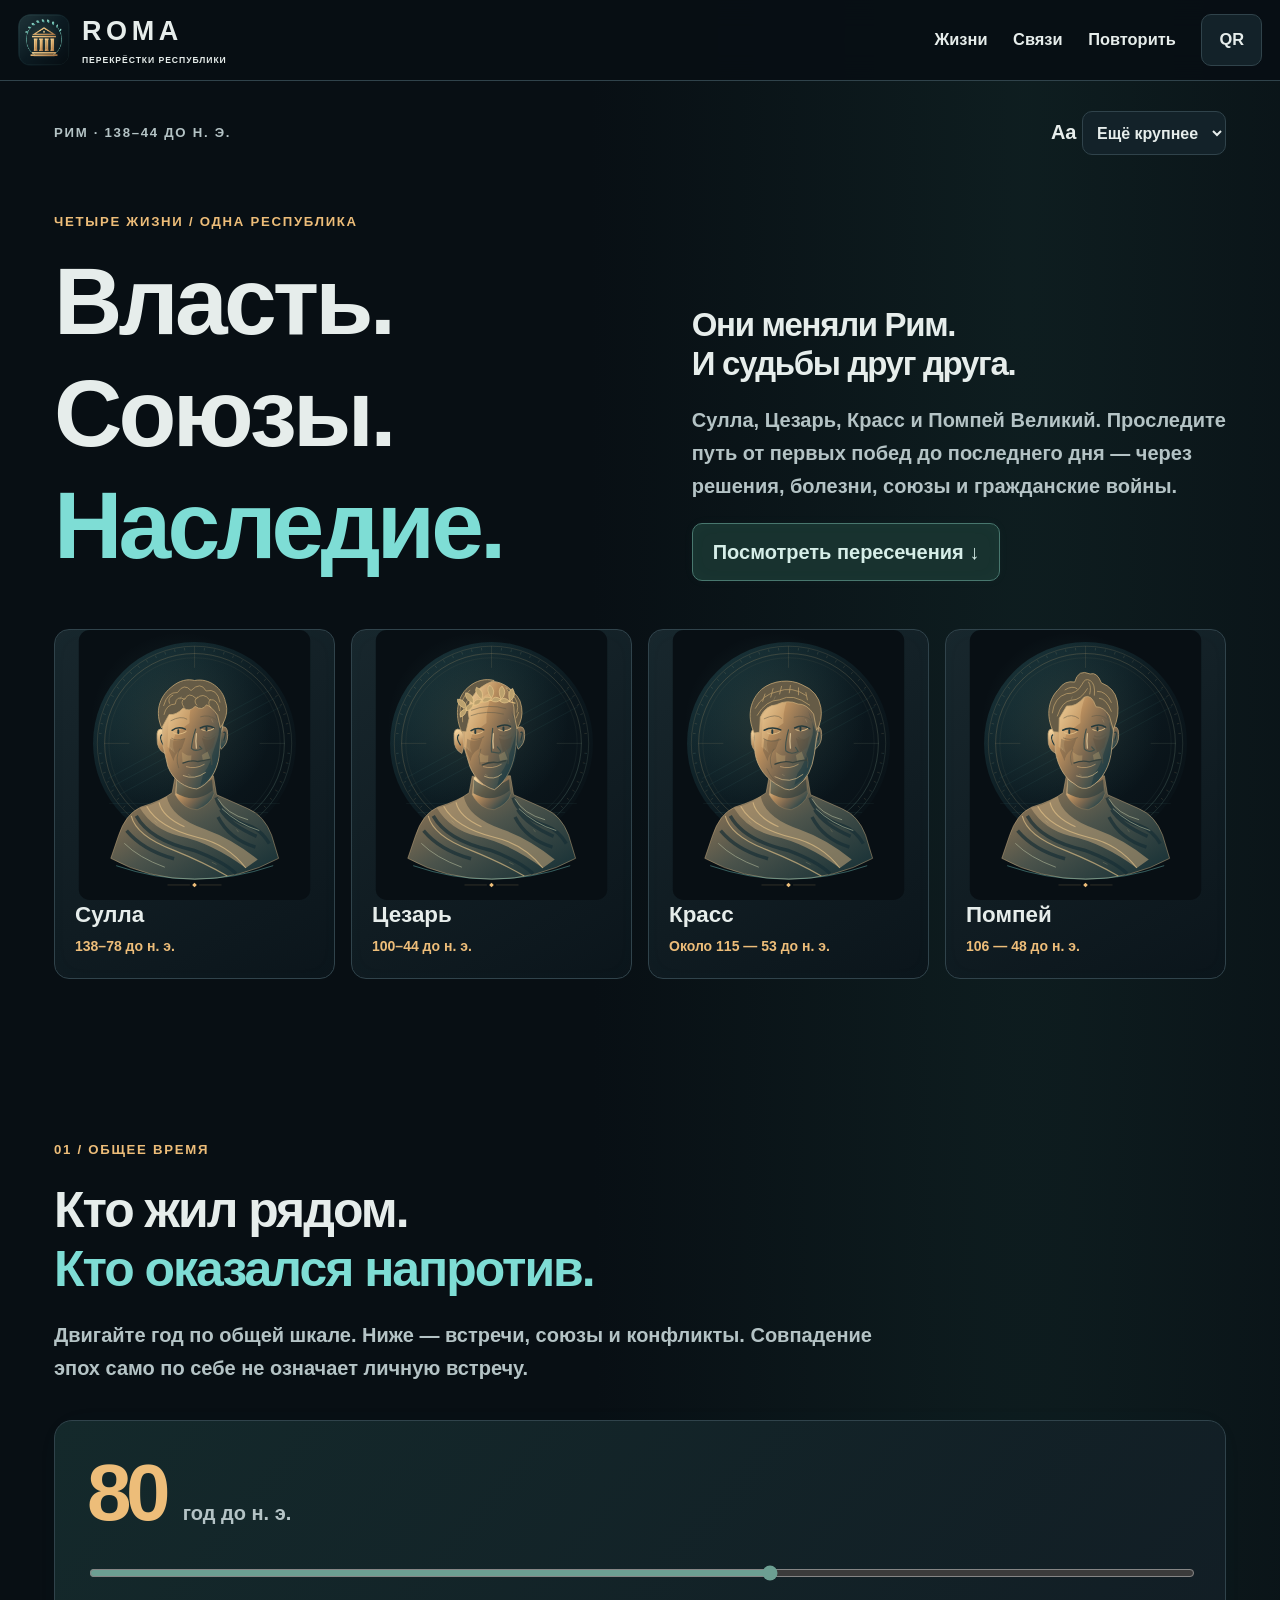
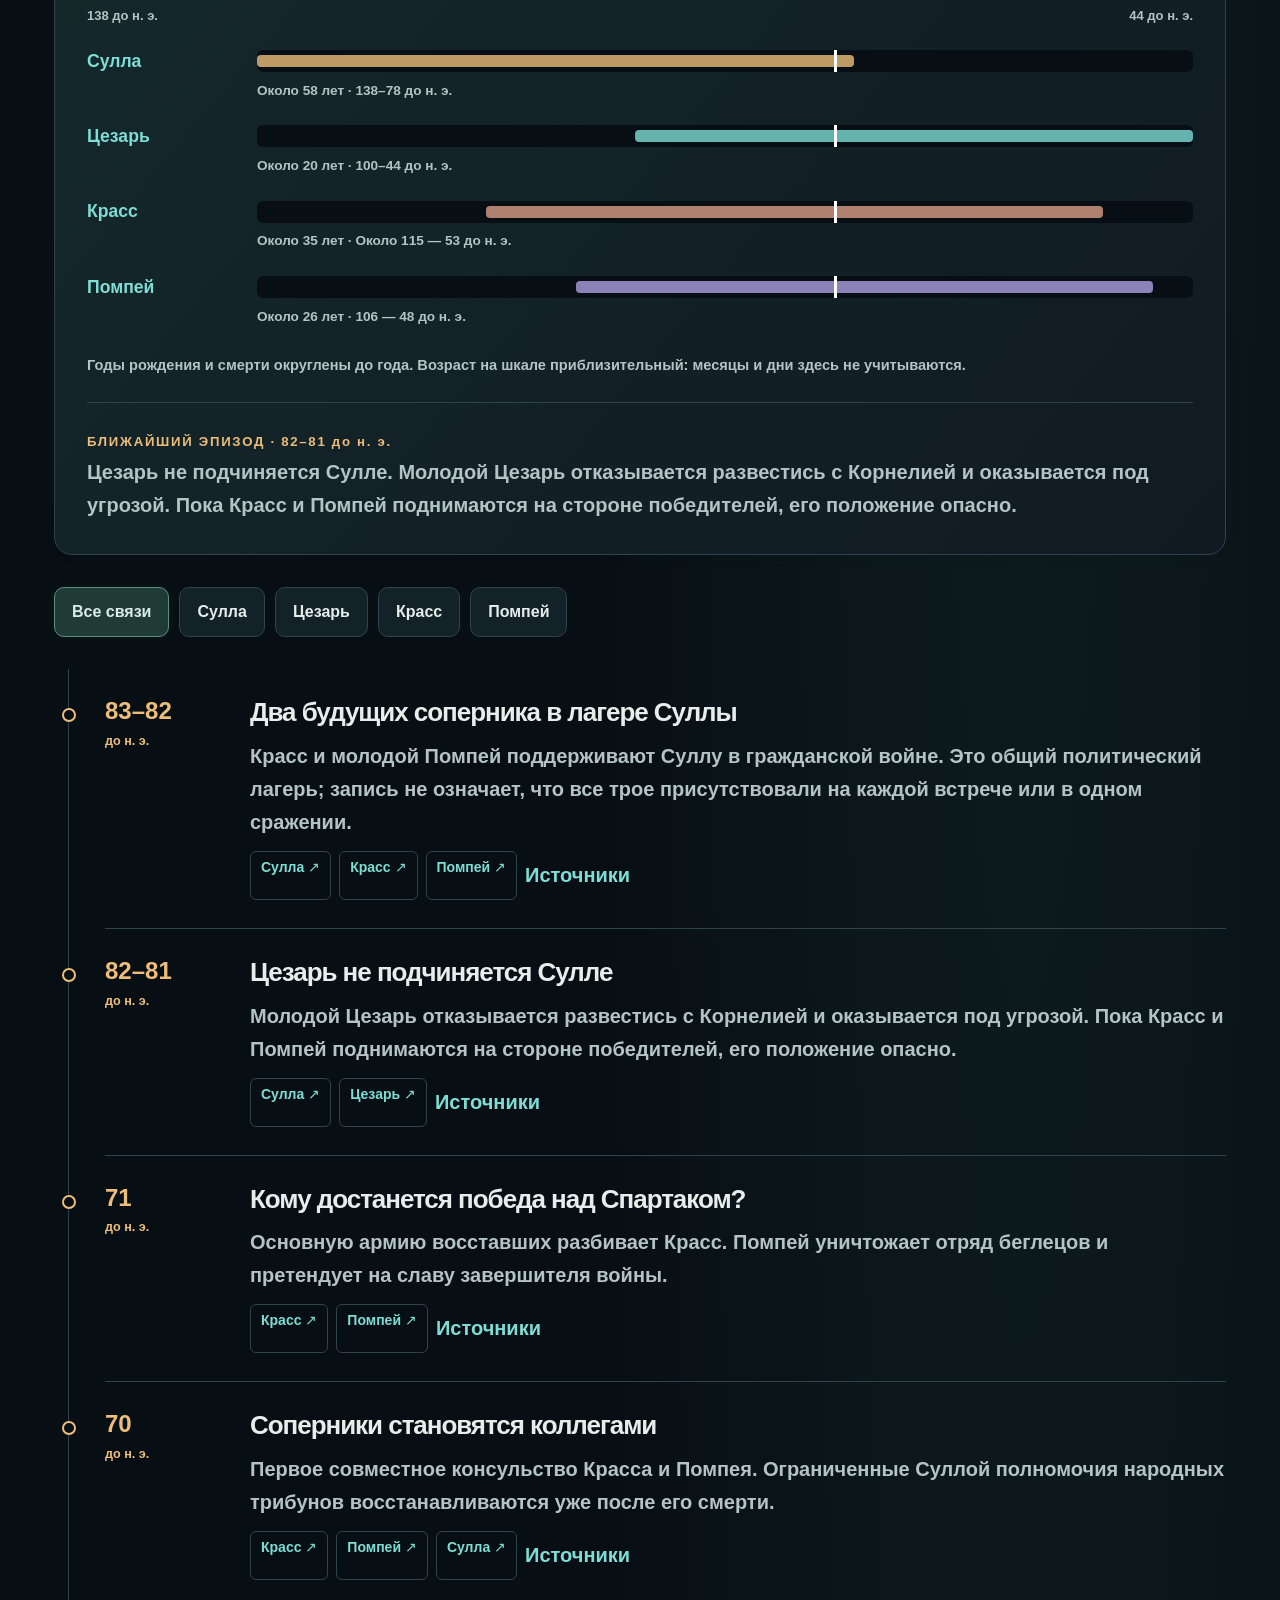
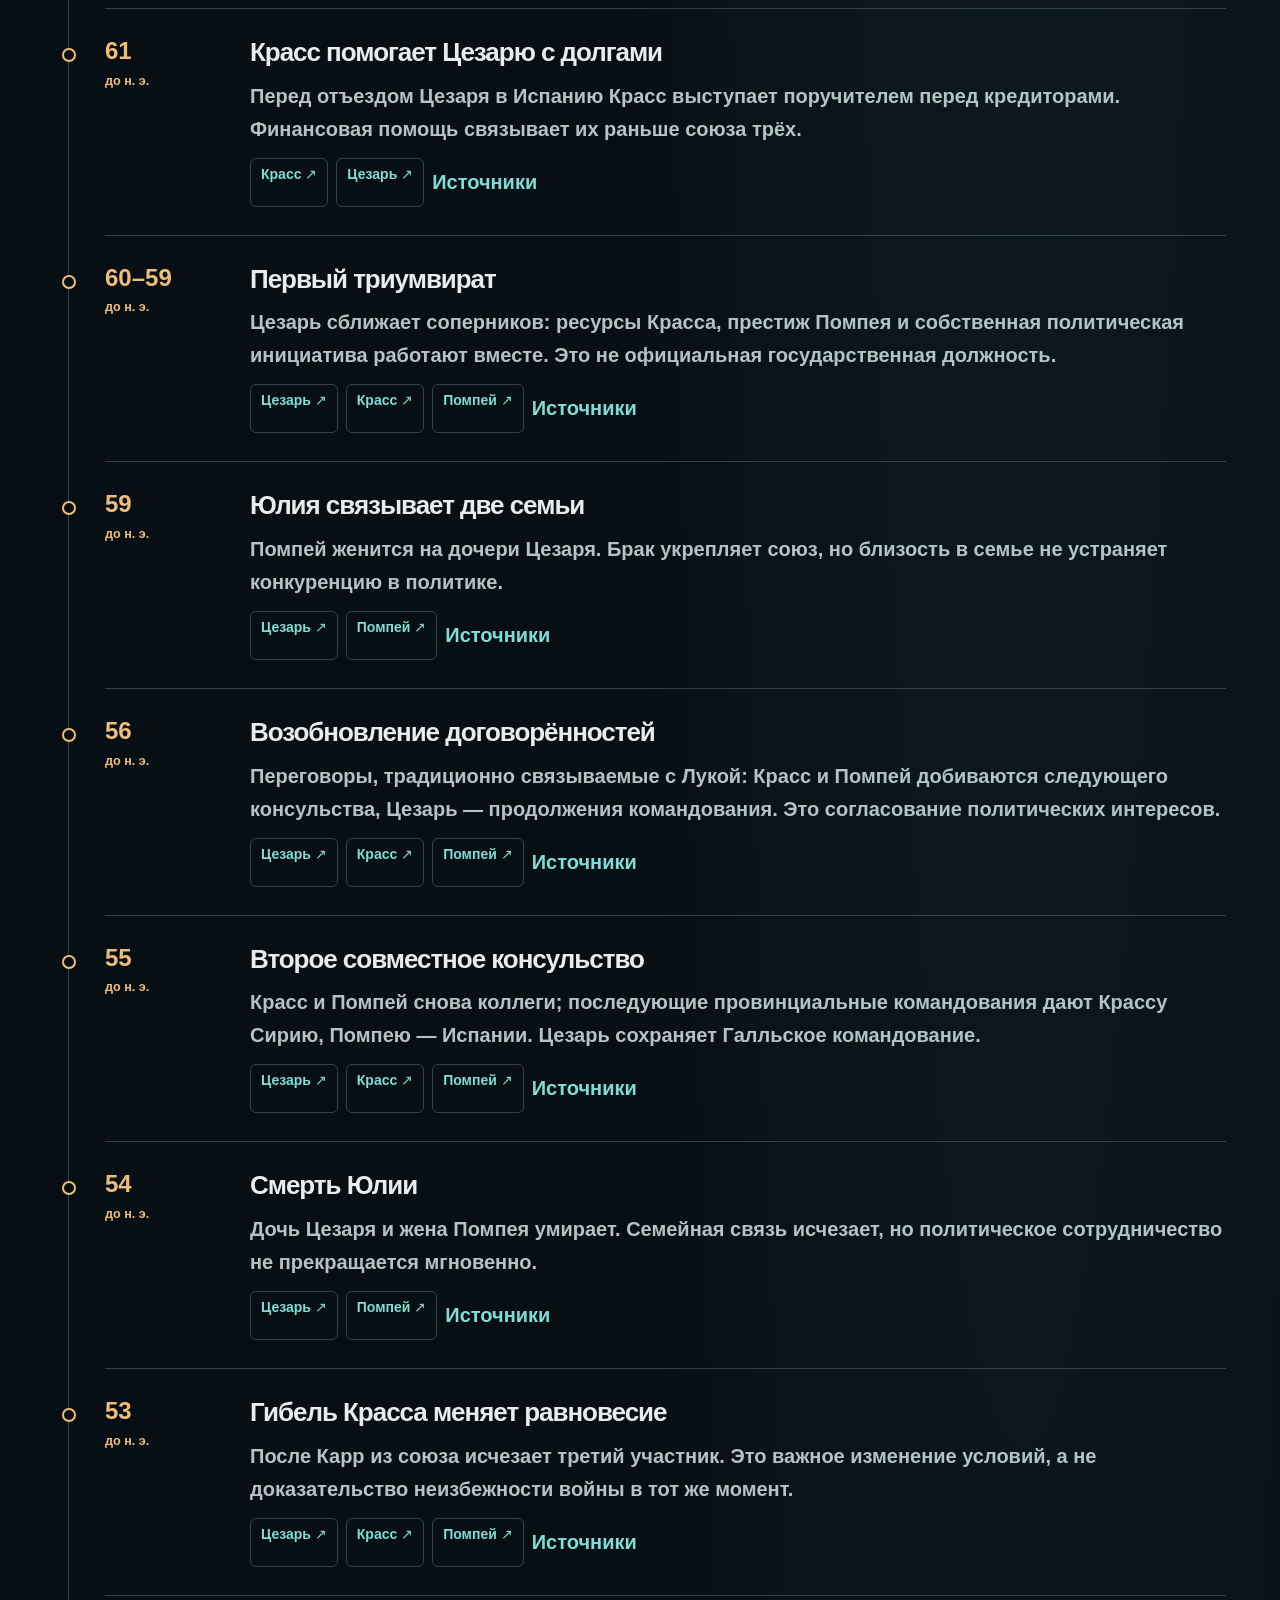
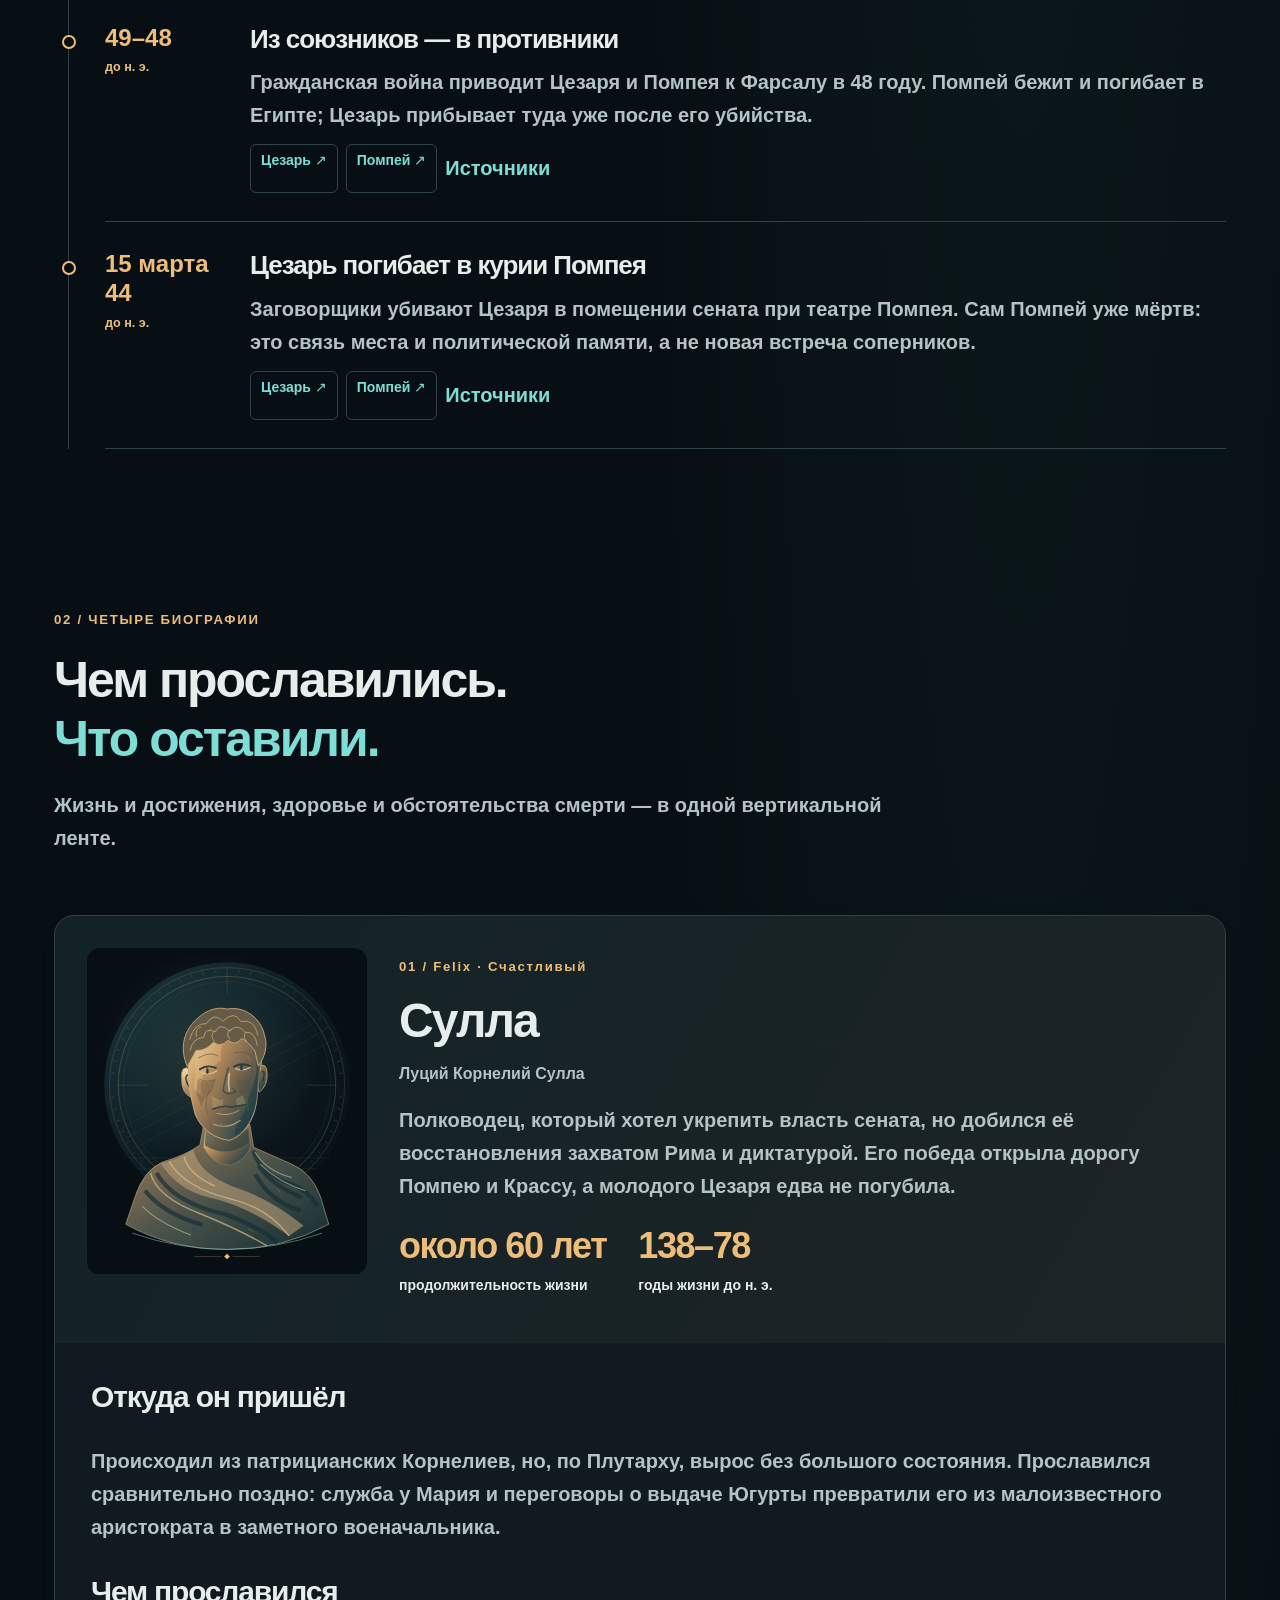
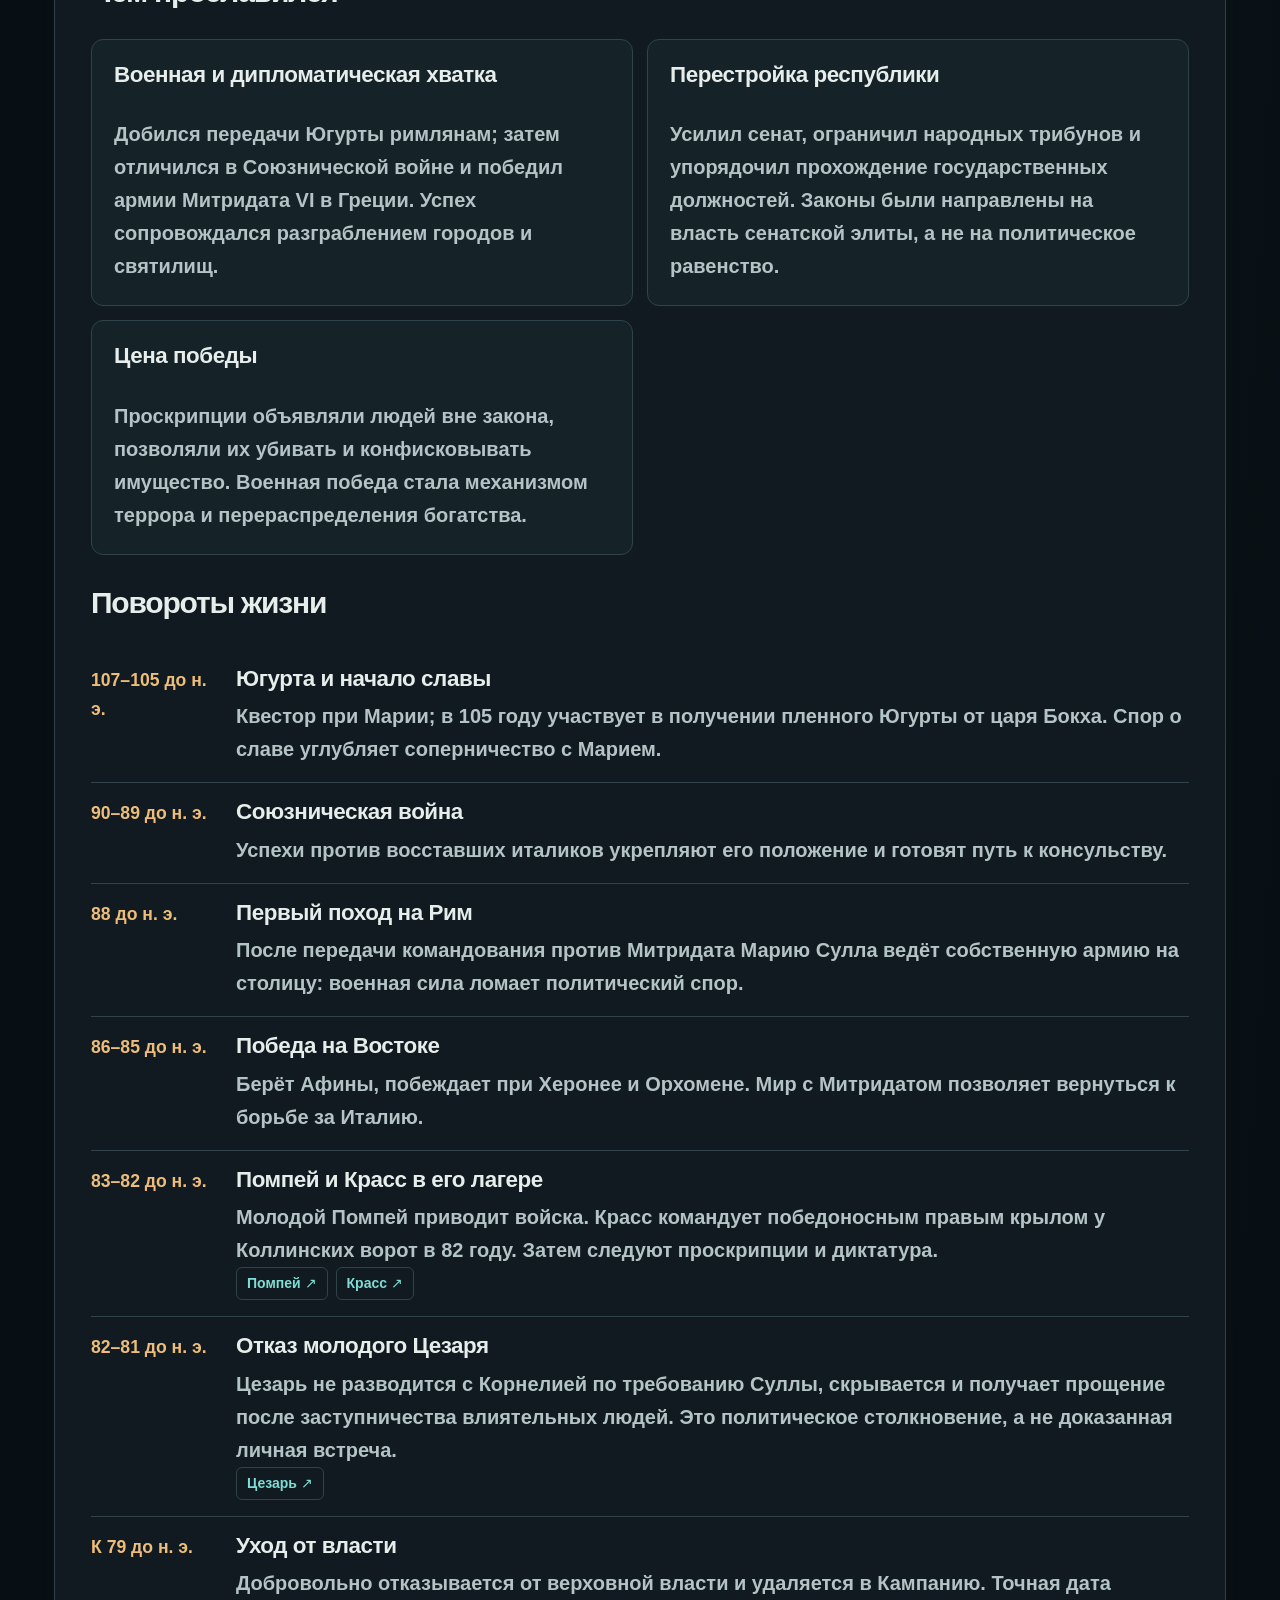
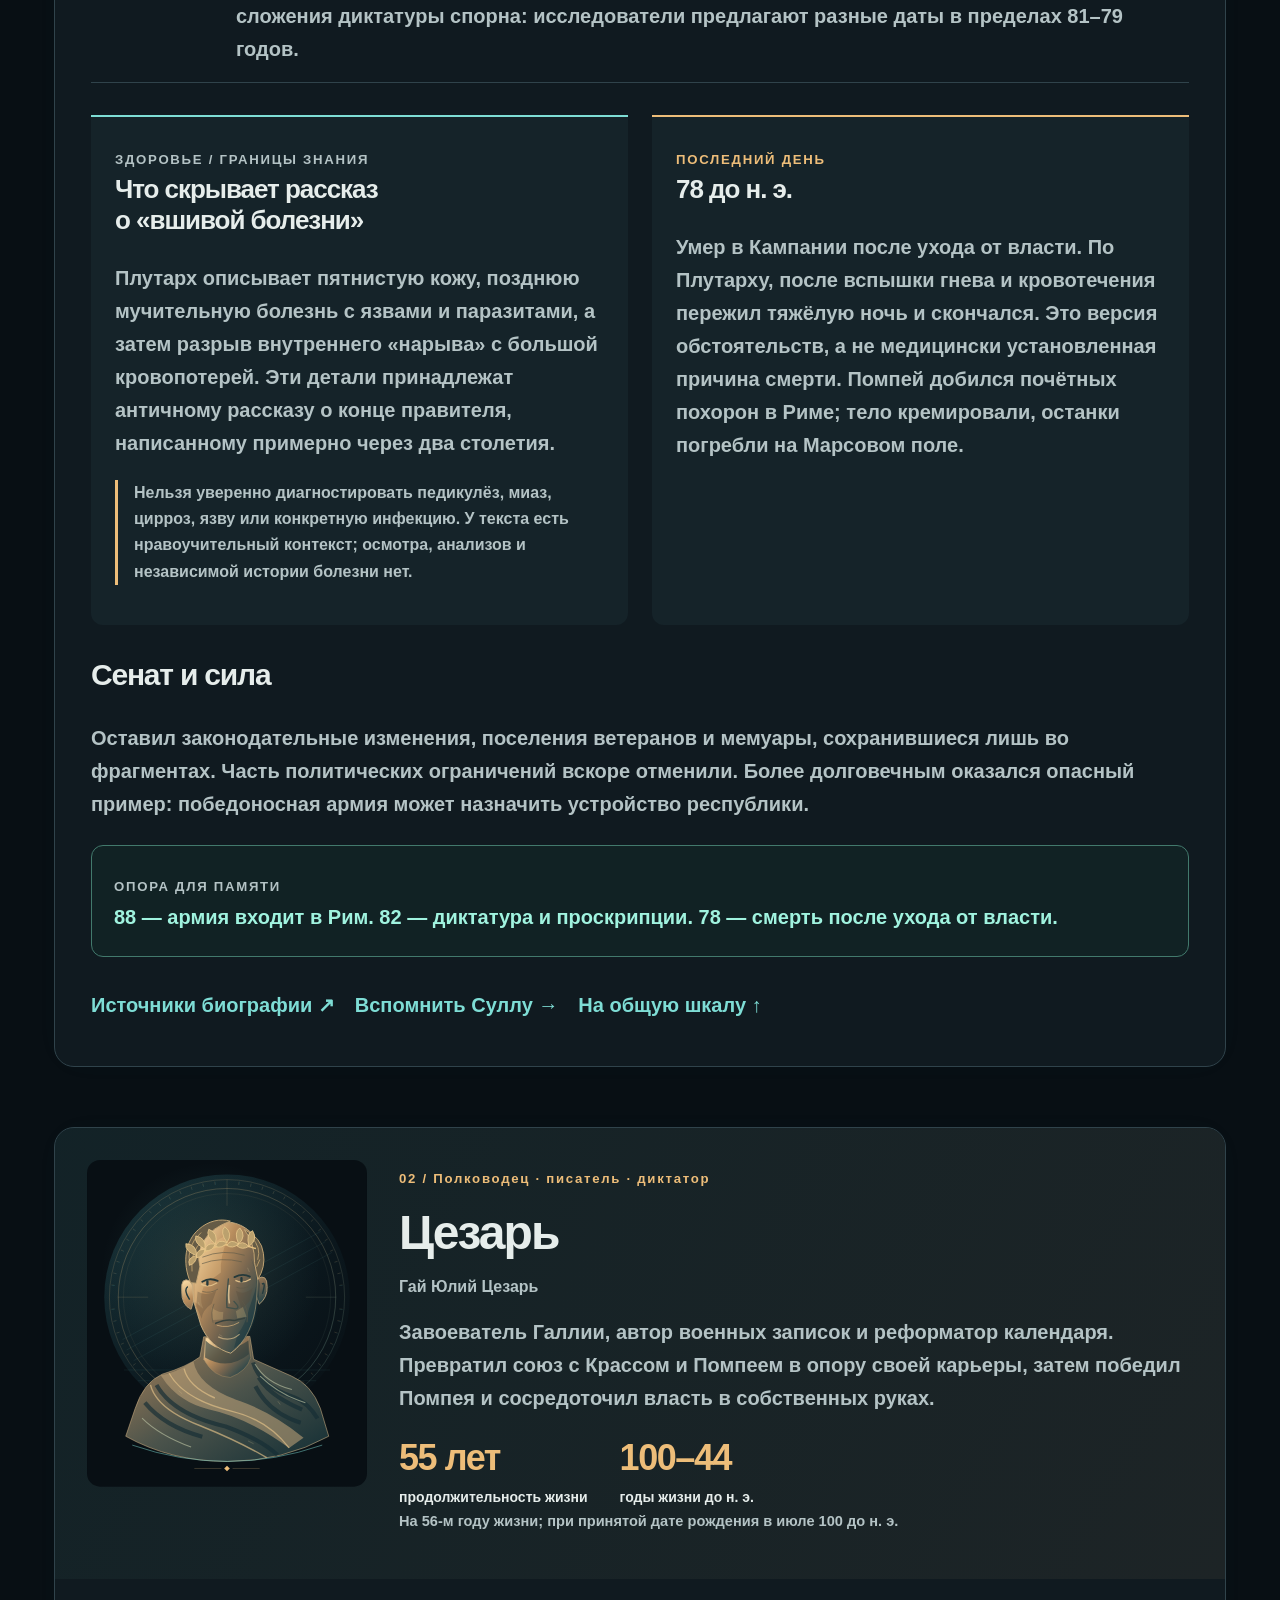
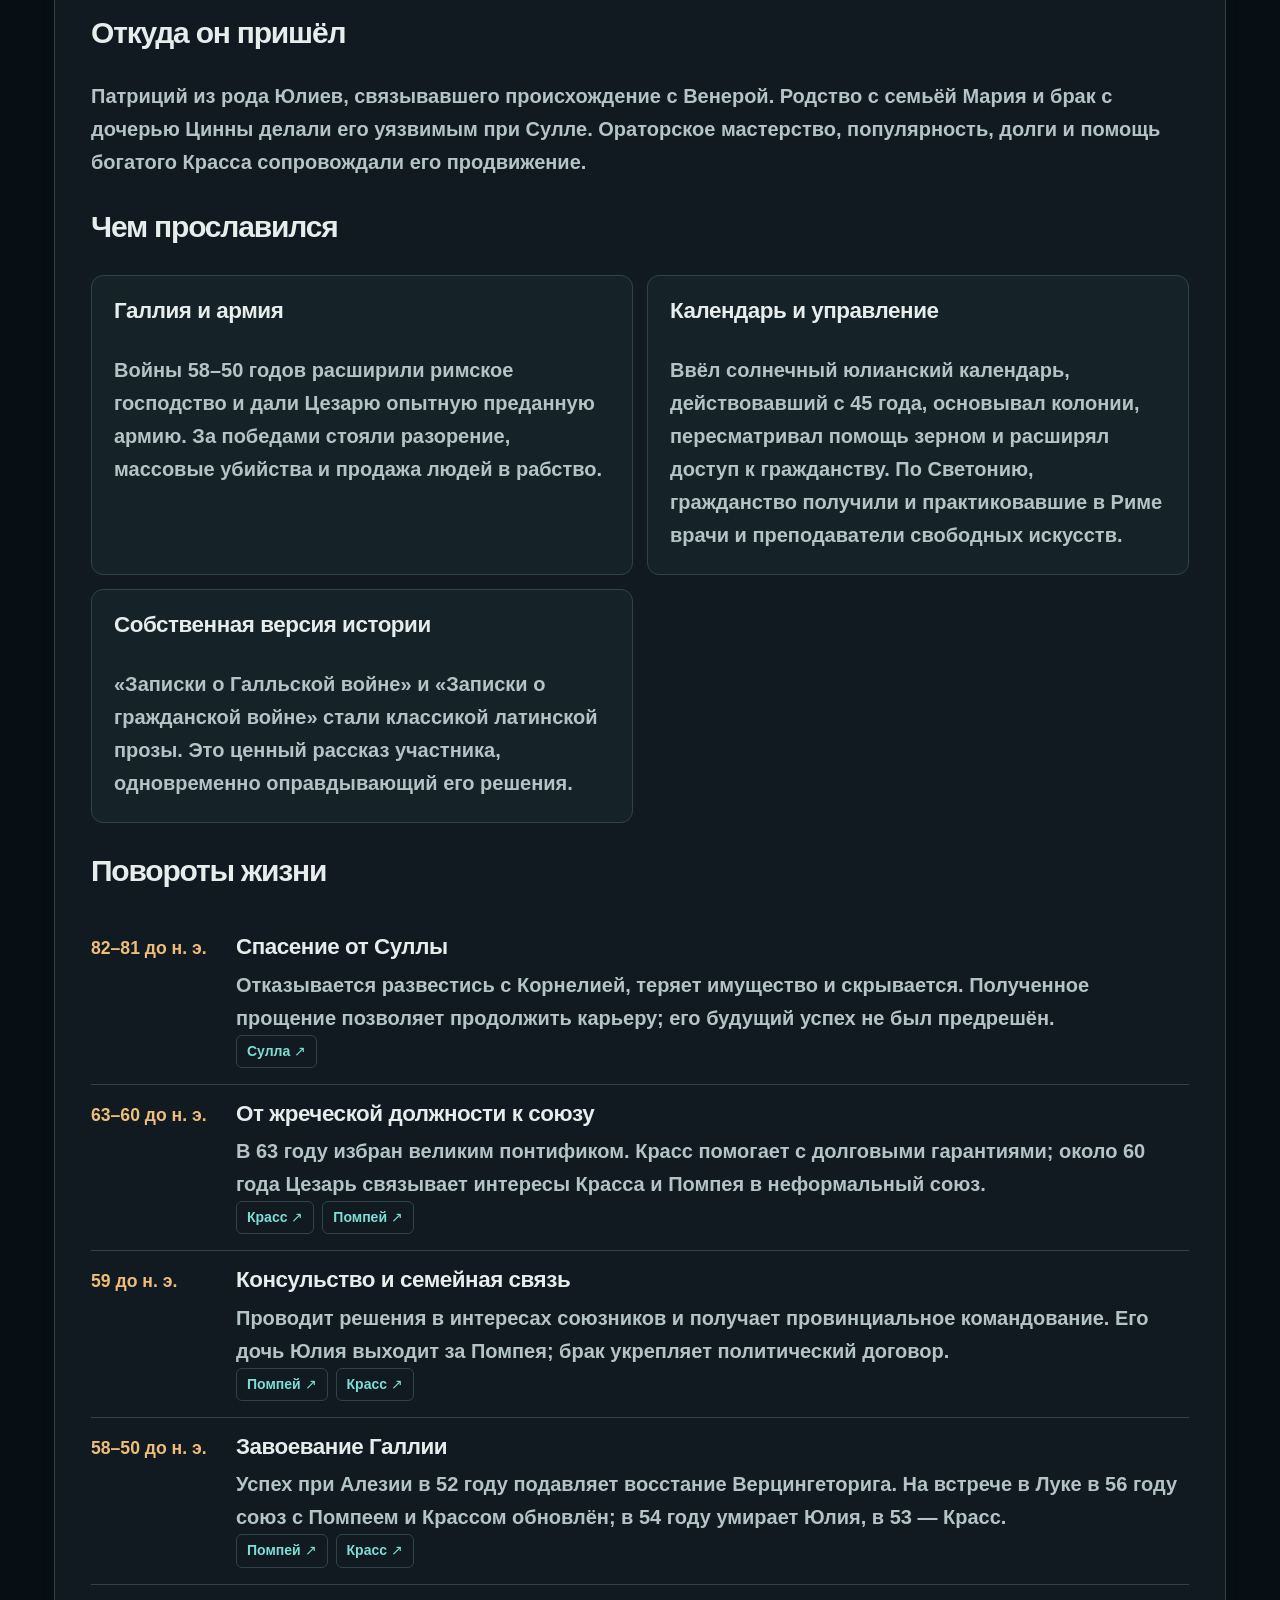
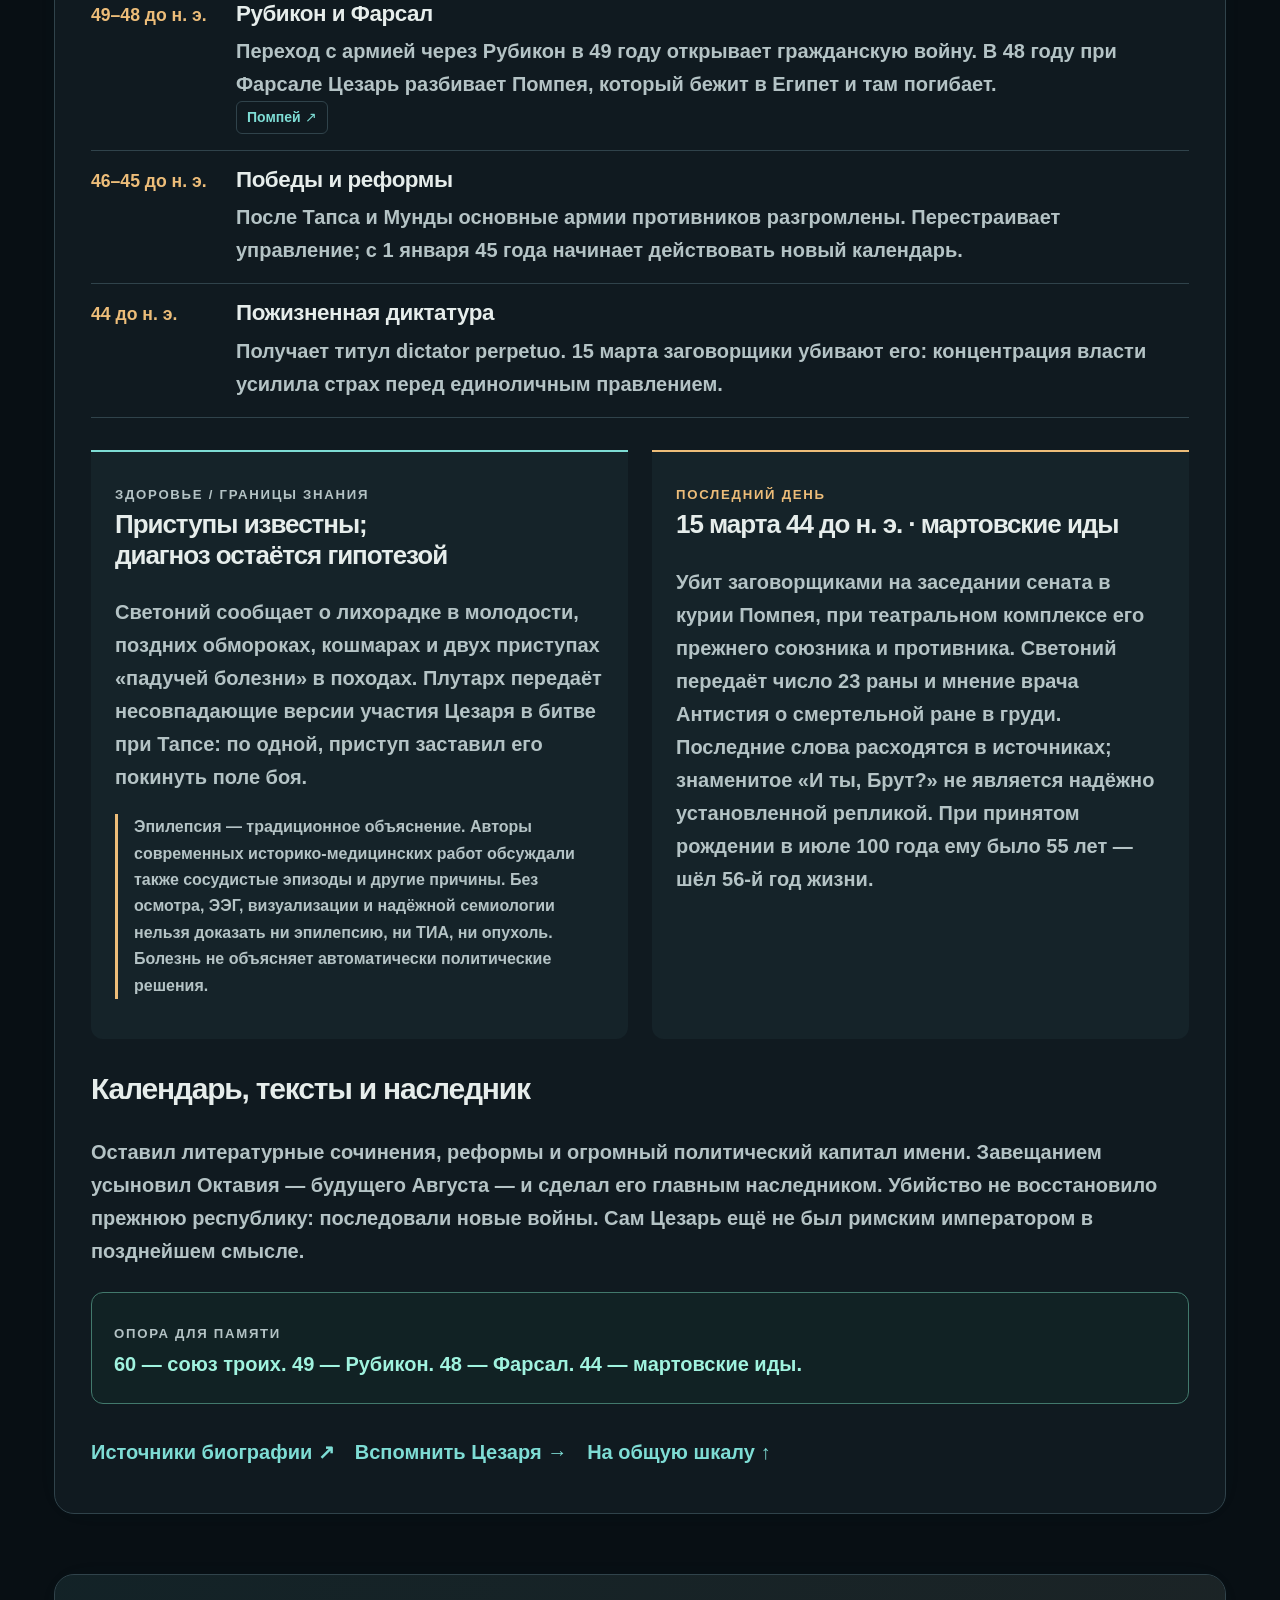
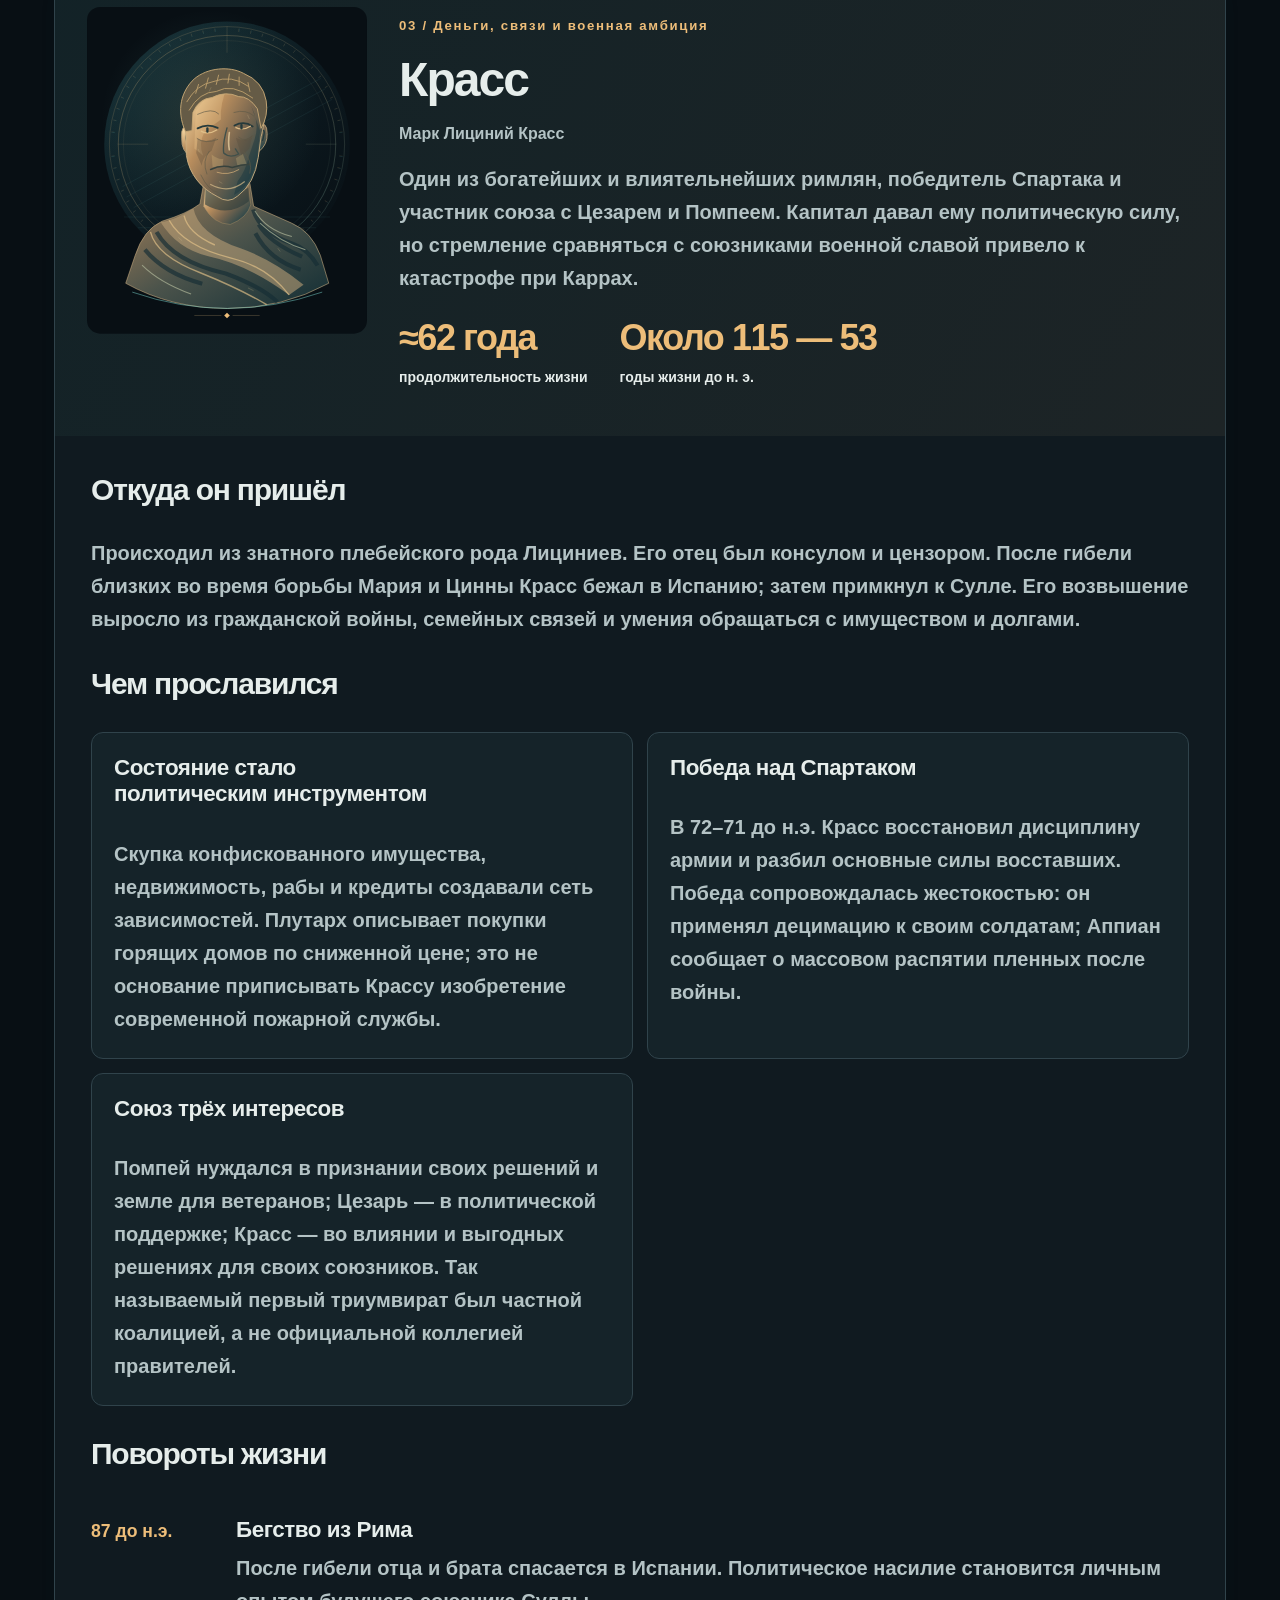
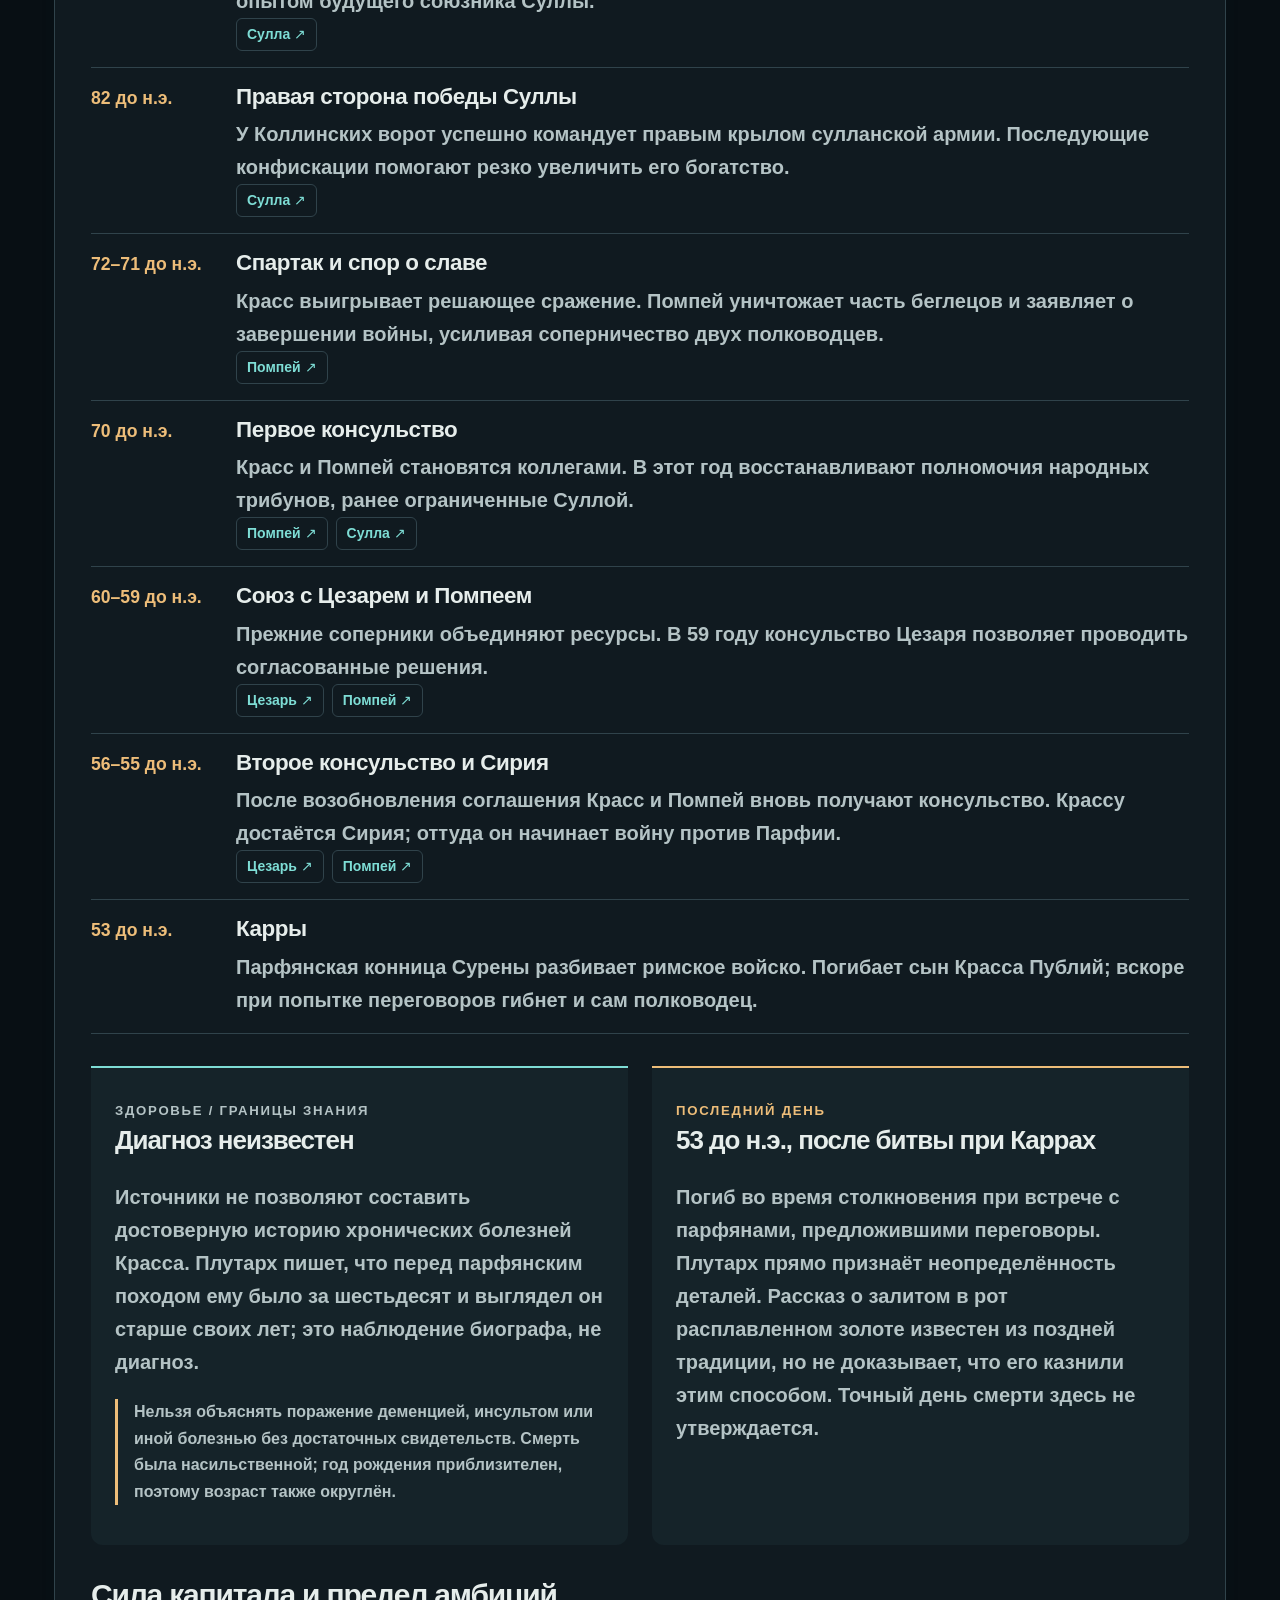
==== commit 0d79a0d8: "Remove edge scroll arrows in favor of native touch scrolling" ====
--- a/docs/ROMA.html
+++ b/docs/ROMA.html
@@ -1,15 +1,15 @@
-<!doctype html><html lang="ru"><head><meta charset="utf-8"><meta name="viewport" content="width=device-width,initial-scale=1,viewport-fit=cover"><meta name="apple-mobile-web-app-capable" content="yes"><meta name="apple-mobile-web-app-status-bar-style" content="black-translucent"><meta name="theme-color" content="#080f14"><meta name="description" content="Сулла, Цезарь, Красс и Помпей: четыре жизни, общая хронология и судьба Римской республики."><meta name="atlas-app" content="roma"><meta name="atlas-version" content="r-a9cd55f3c3371a6d9dd3"><meta name="atlas-built" content="2026-10-23T19:20:09+00:00"><title>ROMA — Перекрёстки Республики</title><link rel="icon" href="[data-uri]"><link rel="apple-touch-icon" href="[data-uri]"><style>:root{color-scheme:dark;--bg:#080f14;--panel:#101c22;--line:#30434b;--text:#e6edeb;--muted:#b4c3c5;--gold:#edbd79;--teal:#7eddd5;font-family:-apple-system,BlinkMacSystemFont,"Segoe UI",sans-serif;font-size:18px;scroll-behavior:smooth;scroll-padding-top:116px}*{box-sizing:border-box}html[data-text-size=large]{font-size:20px}html[data-text-size=xlarge]{font-size:23px}body{margin:0;background:radial-gradient(ellipse at 80% 0,#16302f70,transparent 30%),var(--bg);color:var(--text);font-weight:550;line-height:1.65}body:has(dialog[open]){overflow:hidden}a{color:var(--teal);text-decoration:none}a:hover{text-decoration:underline}button,select{font:inherit;font-weight:750}button,a,select,input{-webkit-tap-highlight-color:transparent}button{cursor:pointer}button,select{color:var(--text);border:1px solid var(--line);background:#132229;border-radius:10px;padding:.55rem .85rem;min-height:44px}button:hover{border-color:var(--teal)}button:disabled{opacity:.45;cursor:default}button:focus-visible,a:focus-visible,select:focus-visible,input:focus-visible{outline:3px solid var(--gold);outline-offset:4px}input{accent-color:var(--teal)}input[type=checkbox]{width:20px;height:20px}h1,h2,h3,h4,p{margin-top:0}h1,h2,h3,h4{line-height:1.18;letter-spacing:-.04em;font-weight:850;text-wrap:balance}h1{font-size:clamp(3.5rem,7.4vw,6.3rem);margin-bottom:0}h2{font-size:clamp(1.9rem,3.9vw,3.5rem);margin-bottom:1rem}h3{font-size:1.5rem}h4{font-size:1.12rem;letter-spacing:-.02em}em{color:var(--teal);font-style:normal}p{color:var(--muted)}[hidden]{display:none!important}header{display:flex;align-items:center;justify-content:space-between;gap:16px;padding:14px clamp(16px,4vw,64px);border-bottom:1px solid var(--line);background:#080f14f5;position:sticky;top:0;z-index:10;backdrop-filter:blur(14px)}.brand{display:flex;align-items:center;gap:12px;color:var(--text);font-size:1.35rem;line-height:1.2;letter-spacing:.17em;font-weight:900}.brand img{border-radius:13px}.brand small{font-size:.43rem;letter-spacing:.11em;display:block;margin-top:8px}nav{display:flex;align-items:center;gap:clamp(8px,2vw,26px);font-size:.82rem;font-weight:750}nav a{color:var(--text)}.section{max-width:1320px;margin:auto;padding:80px 54px}.toolbar{display:flex;align-items:center;justify-content:space-between;gap:16px;margin-bottom:56px}.toolbar label{white-space:nowrap}.toolbar select{padding:.3rem .5rem;font-size:.8rem}.eyebrow{font-size:.66rem;letter-spacing:.13em;font-weight:850;color:var(--muted)}.gold{color:var(--gold)}.hero{padding-top:30px}.hero-text{display:grid;grid-template-columns:1.1fr 1fr;gap:50px;align-items:end;margin-bottom:48px}.hero-copy h2{font-size:1.65rem}.primary-button,.secondary-button{display:inline-block;text-align:center;border:1px solid var(--line);border-radius:10px;padding:.7rem 1rem;font-weight:800;line-height:1.4}.primary-button{background:var(--teal);color:#071817;border-color:var(--teal)}.secondary-button{background:#14242a;color:var(--text)}.text-button{background:none;border:0;padding:.4rem 0;color:var(--teal);font-weight:750}.portrait-grid{display:grid;grid-template-columns:repeat(4,minmax(0,1fr));gap:16px}.portrait-link{position:relative;background:linear-gradient(150deg,#18272d,#0b151b);border:1px solid var(--line);border-radius:15px;overflow:hidden;color:var(--text);transition:transform .2s,border-color .2s}.portrait-link:hover{transform:translateY(-4px);border-color:var(--gold);text-decoration:none}.portrait-link svg{width:100%;height:auto;display:block;max-height:270px}.portrait-label{padding:0 20px 20px}.portrait-label b{display:block;font-size:1.12rem;line-height:1.3}.portrait-label span{display:block;color:var(--gold);font-size:.7rem;margin-top:6px}.scroll-hint{border-block:1px solid var(--line);padding:20px 0;margin-top:30px;display:flex;justify-content:space-between;gap:20px;font-size:.74rem;color:var(--muted)}.scroll-hint label{display:flex;align-items:center;gap:10px}.section-heading{max-width:860px;margin-bottom:35px}.section-heading .eyebrow{display:block;margin-bottom:20px}.time-machine{background:linear-gradient(130deg,#14292b,#111a23);border:1px solid var(--line);padding:32px;border-radius:18px}.year-title{display:flex;align-items:baseline;gap:18px}.year-title output{font-size:4rem;line-height:1;color:var(--gold);font-weight:850;letter-spacing:-.07em}.year-title span{color:var(--muted)}#year{width:100%;height:44px;margin-top:18px}.axis{display:flex;justify-content:space-between;color:var(--muted);font-size:.65rem}.life-row{display:grid;grid-template-columns:150px 1fr;gap:20px;align-items:center;padding-top:20px}.life-row>a{font-size:.88rem;font-weight:800}.track{height:22px;position:relative;background:#070f15;border-radius:6px;overflow:hidden}.life-bar{position:absolute;top:5px;height:12px;border-radius:4px;background:var(--teal);opacity:.8}.life-marker{position:absolute;top:0;bottom:0;width:3px;background:#fff;z-index:1}.life-state{grid-column:2;font-size:.68rem;margin-top:-16px;color:var(--muted)}#year-context{border-top:1px solid var(--line);margin-top:25px;padding-top:20px}#year-context p{margin:0}.filter-bar{display:flex;flex-wrap:wrap;gap:10px;margin:32px 0}.filter-bar button{font-size:.8rem}.filter-bar button[aria-pressed=true]{background:var(--teal);color:#081817}.timeline{border-left:1px solid var(--line);margin-left:14px;padding-left:36px}.event{position:relative;display:grid;grid-template-columns:125px 1fr;gap:20px;padding:28px 0;border-bottom:1px solid var(--line)}.event:before{content:"";position:absolute;width:10px;height:10px;border:2px solid var(--gold);border-radius:50%;left:-43px;top:39px;background:var(--bg)}.event time{font-size:1.2rem;line-height:1.2;color:var(--gold);font-weight:850}.event time small{display:block;font-size:.63rem;margin-top:8px;font-weight:650}.event h3{font-size:1.3rem;margin-bottom:12px}.event p{margin-bottom:12px}.related{display:flex;flex-wrap:wrap;gap:8px}.related a{border:1px solid var(--line);border-radius:6px;padding:4px 10px;font-size:.7rem}.fine{font-size:.73rem;line-height:1.55;color:var(--muted)}.time-machine>.fine{margin:26px 0 0}.biography{margin-top:60px;border:1px solid var(--line);border-radius:20px;overflow:hidden;background:#101a20}.bio-top{display:grid;grid-template-columns:280px 1fr;gap:32px;padding:32px;background:linear-gradient(120deg,#18333555,#1d2426)}.bio-portrait svg{display:block;width:100%;height:auto}.bio-top h2{font-size:2.4rem;margin:12px 0}.full-name{font-size:.8rem}.bio-metrics{display:flex;gap:32px;flex-wrap:wrap;margin-top:25px}.bio-metrics b{font-size:1.8rem;line-height:1;color:var(--gold);display:block;letter-spacing:-.04em}.bio-metrics span{font-size:.7rem;display:block;margin-top:10px}.bio-content{padding:36px}.bio-content h3{margin-top:30px}.bio-content h3:first-child{margin-top:0}.achievement-grid{display:grid;grid-template-columns:1fr 1fr;gap:14px}.achievement{padding:22px;border:1px solid var(--line);border-radius:12px;background:#152329}.achievement p:last-child{margin-bottom:0}.bio-events{list-style:none;padding:0}.bio-events li{padding:16px 0;display:grid;grid-template-columns:125px 1fr;gap:20px;border-bottom:1px solid var(--line)}.bio-events time{color:var(--gold);font-weight:850;font-size:.88rem}.bio-events h4{margin-bottom:8px}.bio-events p{margin:0}.health-grid{display:grid;grid-template-columns:1fr 1fr;gap:24px;margin:32px 0}.health,.death{padding:24px;background:#152329;border-top:2px solid var(--teal);border-radius:0 0 12px 12px}.death{border-color:var(--gold)}.health-grid h3{margin-top:0;font-size:1.3rem}.caution{font-size:.8rem;border-left:3px solid var(--gold);padding-left:16px}.anchor{padding:22px;background:#153b353d;border:1px solid #42796c;border-radius:12px;color:#a0f3df;font-weight:750;margin:24px 0}.bio-actions{display:flex;gap:20px;flex-wrap:wrap}.study-panel{padding:36px;background:var(--panel);border:1px solid var(--line);border-radius:18px}.study-controls{display:flex;justify-content:space-between;gap:24px;flex-wrap:wrap}.study-controls label{display:flex;align-items:center;gap:15px}.study-controls p{font-size:.8rem}#review-ready{display:flex;flex-wrap:wrap;gap:15px}#review-ready .fine{flex-basis:100%;margin:0}.card-top{display:flex;align-items:center;justify-content:space-between;gap:20px;margin:16px 0 25px}#card-question{font-size:1.8rem;max-width:900px}#card-answer{font-size:1.15rem;color:var(--text);margin-top:30px}.rating{display:flex;gap:15px;margin-top:30px}.footer-actions{display:flex;gap:18px;flex-wrap:wrap;margin:30px 0}footer{border-top:1px solid var(--line)}footer>div:first-child{max-width:800px}.edge{position:fixed;right:12px;z-index:20;width:42px;min-height:42px;height:48px;padding:0;border-radius:15px;background:#213c3ee8;color:var(--teal);font-size:26px;box-shadow:0 4px 20px #0005;touch-action:none;user-select:none}.edge.top{top:110px}.edge.bottom{bottom:max(14px,env(safe-area-inset-bottom))}.edge.active{background:var(--gold);color:#0d161a}#read-progress{position:fixed;left:0;top:0;z-index:50;height:3px;background:var(--teal);width:0;pointer-events:none}#resume-review{position:fixed;bottom:18px;left:50%;transform:translateX(-50%);z-index:21;background:#edbd79;color:#0b1618;padding:10px 16px;border-radius:12px;box-shadow:0 4px 25px #0007;font-weight:800;font-size:.8rem;text-align:center;max-width:70vw}#save-notice{position:sticky;bottom:0;margin:0;padding:20px;background:#573d23;color:#fff;z-index:22}dialog{color:var(--text);background:#102027;border:1px solid #48616a;border-radius:18px;padding:32px;width:min(800px,calc(100% - 24px));max-height:85dvh;overflow:auto}dialog::backdrop{background:#000b;backdrop-filter:blur(6px)}dialog h2{font-size:1.8rem;padding-right:25px}.close-dialog{position:sticky;top:0;float:right;padding:0;width:44px;font-size:24px}.source{border-bottom:1px solid var(--line);padding:20px 0}.source h3{font-size:1rem;letter-spacing:normal}.source p{font-size:.8rem}.qr{background:#fff;border-radius:16px;padding:20px;margin:24px auto;max-width:340px}.qr svg{width:100%;display:block}.skip{position:fixed;top:-200px;z-index:100;background:var(--gold);color:#000;padding:16px}.skip:focus{top:0}.sr-only{position:absolute;width:1px;height:1px;overflow:hidden;clip-path:inset(50%)}
-@media(max-width:900px){.section{padding:55px 30px}.hero{padding-top:24px}.hero-text{gap:25px}.portrait-grid{gap:10px}.portrait-label{padding:0 12px 16px}.portrait-label b{font-size:.95rem}.bio-top{grid-template-columns:200px 1fr;padding:25px}.bio-top h2{font-size:2rem}.bio-content{padding:25px}.health-grid{grid-template-columns:1fr}.scroll-hint{flex-direction:column}.edge{right:6px;width:38px;opacity:.92}header{padding:14px 22px}.brand small{display:none}.event{grid-template-columns:100px 1fr}}
-@media(max-width:600px){:root{scroll-padding-top:125px}header{flex-wrap:wrap;padding:12px 18px;gap:10px}.brand{font-size:1.1rem}.brand img{width:38px;height:38px}.brand small{display:block;font-size:8px}.brand{gap:9px}nav{width:100%;justify-content:space-between;font-size:.72rem;gap:8px}nav button{min-height:38px;padding:.2rem .6rem}.section{padding:42px 22px}.toolbar{margin-bottom:32px;align-items:start;gap:14px;flex-wrap:wrap}.eyebrow{font-size:.6rem}.hero-text{grid-template-columns:1fr;gap:30px}h1{font-size:3.25rem}.hero-copy h2{font-size:1.4rem}h2{font-size:1.9rem}.portrait-grid{grid-template-columns:1fr 1fr;gap:14px}.portrait-link svg{max-height:220px}.portrait-label{padding:0 12px 15px}.portrait-label b{font-size:.95rem}.portrait-label span{font-size:.65rem}.time-machine{padding:20px}.year-title output{font-size:3rem}.year-title span{font-size:.8rem}.life-row{grid-template-columns:1fr;gap:8px}.life-state{grid-column:1;margin-top:0}.life-row>a{font-size:.85rem}.axis{font-size:.6rem}.timeline{padding-left:20px;margin-left:7px}.event{grid-template-columns:1fr;gap:12px;padding:22px 0}.event:before{left:-27px;top:27px}.event time{font-size:1.15rem}.event time small{display:inline;margin-left:8px}.event h3{font-size:1.2rem}.filter-bar button{font-size:.72rem;padding:.45rem .65rem}.bio-top{grid-template-columns:1fr;padding:22px}.bio-portrait{width:72%;max-width:270px;margin:auto}.bio-top h2{font-size:2rem}.bio-content{padding:22px}.bio-metrics{gap:24px}.bio-metrics b{font-size:1.55rem}.achievement-grid{grid-template-columns:1fr}.achievement{padding:18px}.bio-events li{grid-template-columns:1fr;gap:8px}.health,.death{padding:18px}.study-panel{padding:22px}.study-controls label{flex-wrap:wrap;gap:8px}.study-controls select{max-width:100%;font-size:.8rem}.card-top{align-items:start;gap:12px}#card-question{font-size:1.5rem}.rating{flex-wrap:wrap}.edge.top{top:132px}.edge{width:30px;min-height:44px;height:44px;font-size:22px;right:0;border-radius:12px 0 0 12px}.bio-actions button{font-size:.85rem}dialog{padding:22px}.footer-actions{flex-direction:column;align-items:start}}
+<!doctype html><html lang="ru"><head><meta charset="utf-8"><meta name="viewport" content="width=device-width,initial-scale=1,viewport-fit=cover"><meta name="apple-mobile-web-app-capable" content="yes"><meta name="apple-mobile-web-app-status-bar-style" content="black-translucent"><meta name="theme-color" content="#080f14"><meta name="description" content="Сулла, Цезарь, Красс и Помпей: четыре жизни, общая хронология и судьба Римской республики."><meta name="atlas-app" content="roma"><meta name="atlas-version" content="r-1b47f0da495c41400436"><meta name="atlas-built" content="2026-10-23T19:34:55+00:00"><title>ROMA — Перекрёстки Республики</title><link rel="icon" href="[data-uri]"><link rel="apple-touch-icon" href="[data-uri]"><style>:root{color-scheme:dark;--bg:#080f14;--panel:#101c22;--line:#30434b;--text:#e6edeb;--muted:#b4c3c5;--gold:#edbd79;--teal:#7eddd5;font-family:-apple-system,BlinkMacSystemFont,"Segoe UI",sans-serif;font-size:18px;scroll-behavior:smooth;scroll-padding-top:116px}*{box-sizing:border-box}html[data-text-size=large]{font-size:20px}html[data-text-size=xlarge]{font-size:23px}body{margin:0;background:radial-gradient(ellipse at 80% 0,#16302f70,transparent 30%),var(--bg);color:var(--text);font-weight:550;line-height:1.65}body:has(dialog[open]){overflow:hidden}a{color:var(--teal);text-decoration:none}a:hover{text-decoration:underline}button,select{font:inherit;font-weight:750}button,a,select,input{-webkit-tap-highlight-color:transparent}button{cursor:pointer}button,select{color:var(--text);border:1px solid var(--line);background:#132229;border-radius:10px;padding:.55rem .85rem;min-height:44px}button:hover{border-color:var(--teal)}button:disabled{opacity:.45;cursor:default}button:focus-visible,a:focus-visible,select:focus-visible,input:focus-visible{outline:3px solid var(--gold);outline-offset:4px}input{accent-color:var(--teal)}input[type=checkbox]{width:20px;height:20px}h1,h2,h3,h4,p{margin-top:0}h1,h2,h3,h4{line-height:1.18;letter-spacing:-.04em;font-weight:850;text-wrap:balance}h1{font-size:clamp(3.5rem,7.4vw,6.3rem);margin-bottom:0}h2{font-size:clamp(1.9rem,3.9vw,3.5rem);margin-bottom:1rem}h3{font-size:1.5rem}h4{font-size:1.12rem;letter-spacing:-.02em}em{color:var(--teal);font-style:normal}p{color:var(--muted)}[hidden]{display:none!important}header{display:flex;align-items:center;justify-content:space-between;gap:16px;padding:14px clamp(16px,4vw,64px);border-bottom:1px solid var(--line);background:#080f14f5;position:sticky;top:0;z-index:10;backdrop-filter:blur(14px)}.brand{display:flex;align-items:center;gap:12px;color:var(--text);font-size:1.35rem;line-height:1.2;letter-spacing:.17em;font-weight:900}.brand img{border-radius:13px}.brand small{font-size:.43rem;letter-spacing:.11em;display:block;margin-top:8px}nav{display:flex;align-items:center;gap:clamp(8px,2vw,26px);font-size:.82rem;font-weight:750}nav a{color:var(--text)}.section{max-width:1320px;margin:auto;padding:80px 54px}.toolbar{display:flex;align-items:center;justify-content:space-between;gap:16px;margin-bottom:56px}.toolbar label{white-space:nowrap}.toolbar select{padding:.3rem .5rem;font-size:.8rem}.eyebrow{font-size:.66rem;letter-spacing:.13em;font-weight:850;color:var(--muted)}.gold{color:var(--gold)}.hero{padding-top:30px}.hero-text{display:grid;grid-template-columns:1.1fr 1fr;gap:50px;align-items:end;margin-bottom:48px}.hero-copy h2{font-size:1.65rem}.primary-button,.secondary-button{display:inline-block;text-align:center;border:1px solid var(--line);border-radius:10px;padding:.7rem 1rem;font-weight:800;line-height:1.4}.primary-button{background:var(--teal);color:#071817;border-color:var(--teal)}.secondary-button{background:#14242a;color:var(--text)}.text-button{background:none;border:0;padding:.4rem 0;color:var(--teal);font-weight:750}.portrait-grid{display:grid;grid-template-columns:repeat(4,minmax(0,1fr));gap:16px}.portrait-link{position:relative;background:linear-gradient(150deg,#18272d,#0b151b);border:1px solid var(--line);border-radius:15px;overflow:hidden;color:var(--text);transition:transform .2s,border-color .2s}.portrait-link:hover{transform:translateY(-4px);border-color:var(--gold);text-decoration:none}.portrait-link svg{width:100%;height:auto;display:block;max-height:270px}.portrait-label{padding:0 20px 20px}.portrait-label b{display:block;font-size:1.12rem;line-height:1.3}.portrait-label span{display:block;color:var(--gold);font-size:.7rem;margin-top:6px}.section-heading{max-width:860px;margin-bottom:35px}.section-heading .eyebrow{display:block;margin-bottom:20px}.time-machine{background:linear-gradient(130deg,#14292b,#111a23);border:1px solid var(--line);padding:32px;border-radius:18px}.year-title{display:flex;align-items:baseline;gap:18px}.year-title output{font-size:4rem;line-height:1;color:var(--gold);font-weight:850;letter-spacing:-.07em}.year-title span{color:var(--muted)}#year{width:100%;height:44px;margin-top:18px}.axis{display:flex;justify-content:space-between;color:var(--muted);font-size:.65rem}.life-row{display:grid;grid-template-columns:150px 1fr;gap:20px;align-items:center;padding-top:20px}.life-row>a{font-size:.88rem;font-weight:800}.track{height:22px;position:relative;background:#070f15;border-radius:6px;overflow:hidden}.life-bar{position:absolute;top:5px;height:12px;border-radius:4px;background:var(--teal);opacity:.8}.life-marker{position:absolute;top:0;bottom:0;width:3px;background:#fff;z-index:1}.life-state{grid-column:2;font-size:.68rem;margin-top:-16px;color:var(--muted)}#year-context{border-top:1px solid var(--line);margin-top:25px;padding-top:20px}#year-context p{margin:0}.filter-bar{display:flex;flex-wrap:wrap;gap:10px;margin:32px 0}.filter-bar button{font-size:.8rem}.filter-bar button[aria-pressed=true]{background:var(--teal);color:#081817}.timeline{border-left:1px solid var(--line);margin-left:14px;padding-left:36px}.event{position:relative;display:grid;grid-template-columns:125px 1fr;gap:20px;padding:28px 0;border-bottom:1px solid var(--line)}.event:before{content:"";position:absolute;width:10px;height:10px;border:2px solid var(--gold);border-radius:50%;left:-43px;top:39px;background:var(--bg)}.event time{font-size:1.2rem;line-height:1.2;color:var(--gold);font-weight:850}.event time small{display:block;font-size:.63rem;margin-top:8px;font-weight:650}.event h3{font-size:1.3rem;margin-bottom:12px}.event p{margin-bottom:12px}.related{display:flex;flex-wrap:wrap;gap:8px}.related a{border:1px solid var(--line);border-radius:6px;padding:4px 10px;font-size:.7rem}.fine{font-size:.73rem;line-height:1.55;color:var(--muted)}.time-machine>.fine{margin:26px 0 0}.biography{margin-top:60px;border:1px solid var(--line);border-radius:20px;overflow:hidden;background:#101a20}.bio-top{display:grid;grid-template-columns:280px 1fr;gap:32px;padding:32px;background:linear-gradient(120deg,#18333555,#1d2426)}.bio-portrait svg{display:block;width:100%;height:auto}.bio-top h2{font-size:2.4rem;margin:12px 0}.full-name{font-size:.8rem}.bio-metrics{display:flex;gap:32px;flex-wrap:wrap;margin-top:25px}.bio-metrics b{font-size:1.8rem;line-height:1;color:var(--gold);display:block;letter-spacing:-.04em}.bio-metrics span{font-size:.7rem;display:block;margin-top:10px}.bio-content{padding:36px}.bio-content h3{margin-top:30px}.bio-content h3:first-child{margin-top:0}.achievement-grid{display:grid;grid-template-columns:1fr 1fr;gap:14px}.achievement{padding:22px;border:1px solid var(--line);border-radius:12px;background:#152329}.achievement p:last-child{margin-bottom:0}.bio-events{list-style:none;padding:0}.bio-events li{padding:16px 0;display:grid;grid-template-columns:125px 1fr;gap:20px;border-bottom:1px solid var(--line)}.bio-events time{color:var(--gold);font-weight:850;font-size:.88rem}.bio-events h4{margin-bottom:8px}.bio-events p{margin:0}.health-grid{display:grid;grid-template-columns:1fr 1fr;gap:24px;margin:32px 0}.health,.death{padding:24px;background:#152329;border-top:2px solid var(--teal);border-radius:0 0 12px 12px}.death{border-color:var(--gold)}.health-grid h3{margin-top:0;font-size:1.3rem}.caution{font-size:.8rem;border-left:3px solid var(--gold);padding-left:16px}.anchor{padding:22px;background:#153b353d;border:1px solid #42796c;border-radius:12px;color:#a0f3df;font-weight:750;margin:24px 0}.bio-actions{display:flex;gap:20px;flex-wrap:wrap}.study-panel{padding:36px;background:var(--panel);border:1px solid var(--line);border-radius:18px}.study-controls{display:flex;justify-content:space-between;gap:24px;flex-wrap:wrap}.study-controls label{display:flex;align-items:center;gap:15px}.study-controls p{font-size:.8rem}#review-ready{display:flex;flex-wrap:wrap;gap:15px}#review-ready .fine{flex-basis:100%;margin:0}.card-top{display:flex;align-items:center;justify-content:space-between;gap:20px;margin:16px 0 25px}#card-question{font-size:1.8rem;max-width:900px}#card-answer{font-size:1.15rem;color:var(--text);margin-top:30px}.rating{display:flex;gap:15px;margin-top:30px}.footer-actions{display:flex;gap:18px;flex-wrap:wrap;margin:30px 0}footer{border-top:1px solid var(--line)}footer>div:first-child{max-width:800px}#read-progress{position:fixed;left:0;top:0;z-index:50;height:3px;background:var(--teal);width:0;pointer-events:none}#resume-review{position:fixed;bottom:18px;left:50%;transform:translateX(-50%);z-index:21;background:#edbd79;color:#0b1618;padding:10px 16px;border-radius:12px;box-shadow:0 4px 25px #0007;font-weight:800;font-size:.8rem;text-align:center;max-width:70vw}#save-notice{position:sticky;bottom:0;margin:0;padding:20px;background:#573d23;color:#fff;z-index:22}dialog{color:var(--text);background:#102027;border:1px solid #48616a;border-radius:18px;padding:32px;width:min(800px,calc(100% - 24px));max-height:85dvh;overflow:auto}dialog::backdrop{background:#000b;backdrop-filter:blur(6px)}dialog h2{font-size:1.8rem;padding-right:25px}.close-dialog{position:sticky;top:0;float:right;padding:0;width:44px;font-size:24px}.source{border-bottom:1px solid var(--line);padding:20px 0}.source h3{font-size:1rem;letter-spacing:normal}.source p{font-size:.8rem}.qr{background:#fff;border-radius:16px;padding:20px;margin:24px auto;max-width:340px}.qr svg{width:100%;display:block}.skip{position:fixed;top:-200px;z-index:100;background:var(--gold);color:#000;padding:16px}.skip:focus{top:0}.sr-only{position:absolute;width:1px;height:1px;overflow:hidden;clip-path:inset(50%)}
+@media(max-width:900px){.section{padding:55px 30px}.hero{padding-top:24px}.hero-text{gap:25px}.portrait-grid{gap:10px}.portrait-label{padding:0 12px 16px}.portrait-label b{font-size:.95rem}.bio-top{grid-template-columns:200px 1fr;padding:25px}.bio-top h2{font-size:2rem}.bio-content{padding:25px}.health-grid{grid-template-columns:1fr}header{padding:14px 22px}.brand small{display:none}.event{grid-template-columns:100px 1fr}}
+@media(max-width:600px){:root{scroll-padding-top:125px}header{flex-wrap:wrap;padding:12px 18px;gap:10px}.brand{font-size:1.1rem}.brand img{width:38px;height:38px}.brand small{display:block;font-size:8px}.brand{gap:9px}nav{width:100%;justify-content:space-between;font-size:.72rem;gap:8px}nav button{min-height:38px;padding:.2rem .6rem}.section{padding:42px 22px}.toolbar{margin-bottom:32px;align-items:start;gap:14px;flex-wrap:wrap}.eyebrow{font-size:.6rem}.hero-text{grid-template-columns:1fr;gap:30px}h1{font-size:3.25rem}.hero-copy h2{font-size:1.4rem}h2{font-size:1.9rem}.portrait-grid{grid-template-columns:1fr 1fr;gap:14px}.portrait-link svg{max-height:220px}.portrait-label{padding:0 12px 15px}.portrait-label b{font-size:.95rem}.portrait-label span{font-size:.65rem}.time-machine{padding:20px}.year-title output{font-size:3rem}.year-title span{font-size:.8rem}.life-row{grid-template-columns:1fr;gap:8px}.life-state{grid-column:1;margin-top:0}.life-row>a{font-size:.85rem}.axis{font-size:.6rem}.timeline{padding-left:20px;margin-left:7px}.event{grid-template-columns:1fr;gap:12px;padding:22px 0}.event:before{left:-27px;top:27px}.event time{font-size:1.15rem}.event time small{display:inline;margin-left:8px}.event h3{font-size:1.2rem}.filter-bar button{font-size:.72rem;padding:.45rem .65rem}.bio-top{grid-template-columns:1fr;padding:22px}.bio-portrait{width:72%;max-width:270px;margin:auto}.bio-top h2{font-size:2rem}.bio-content{padding:22px}.bio-metrics{gap:24px}.bio-metrics b{font-size:1.55rem}.achievement-grid{grid-template-columns:1fr}.achievement{padding:18px}.bio-events li{grid-template-columns:1fr;gap:8px}.health,.death{padding:18px}.study-panel{padding:22px}.study-controls label{flex-wrap:wrap;gap:8px}.study-controls select{max-width:100%;font-size:.8rem}.card-top{align-items:start;gap:12px}#card-question{font-size:1.5rem}.rating{flex-wrap:wrap}.bio-actions button{font-size:.85rem}dialog{padding:22px}.footer-actions{flex-direction:column;align-items:start}}
 @media(max-width:360px){.section{padding-inline:17px}header{padding-inline:17px}.portrait-label b{font-size:.83rem}.bio-content,.bio-top,.study-panel{padding:16px}.time-machine{padding:16px}.bio-top h2{font-size:1.65rem}h1{font-size:2.9rem}h2{font-size:1.6rem}.achievement,.health,.death{padding:14px}.toolbar select{font-size:.7rem}.brand small{font-size:7px}.primary-button,.secondary-button{font-size:.88rem}.anchor{padding:16px}.card-top .text-button{font-size:.8rem}}
 @media(prefers-reduced-motion:reduce){:root{scroll-behavior:auto}*{transition:none!important}}
 
 /* iPhone safe areas and 44px touch controls. */
-header{padding-top:calc(14px + env(safe-area-inset-top));padding-left:max(18px,env(safe-area-inset-left));padding-right:max(18px,env(safe-area-inset-right))}:root{scroll-padding-top:calc(var(--header-height,110px) + 20px)}.edge.top{top:calc(var(--header-height,110px) + 8px)}.edge{width:44px;min-width:44px;min-height:44px}.edge.bottom{bottom:calc(12px + env(safe-area-inset-bottom))}footer{padding-bottom:calc(80px + env(safe-area-inset-bottom))}
+header{padding-top:calc(14px + env(safe-area-inset-top));padding-left:max(18px,env(safe-area-inset-left));padding-right:max(18px,env(safe-area-inset-right))}:root{scroll-padding-top:calc(var(--header-height,110px) + 20px)}footer{padding-bottom:calc(80px + env(safe-area-inset-bottom))}
 
 nav a{display:inline-flex;align-items:center;min-height:44px}nav button{min-height:44px}#resume-review{bottom:calc(12px + env(safe-area-inset-bottom))}
 /* Quiet controls: dark surfaces, restrained neon edges. */
-.primary-button{background:#18322f;color:#d6eee8;border-color:#48776e;box-shadow:inset 0 0 18px #73cbb607,0 0 12px #73cbb609}.primary-button:hover{background:#203d37;border-color:#6fada0;text-decoration:none}.filter-bar button[aria-pressed=true]{background:#203b35;color:#d9ede7;border-color:#5b8e81;box-shadow:0 0 12px #78ccaf0d}.edge.active{background:#2b3d36;color:#d7eee3;border-color:#679b8a;box-shadow:0 0 18px #67c29c19}.edge{right:max(0px,env(safe-area-inset-right))}.portrait-link{box-shadow:inset 0 0 24px #7eddd504}.time-machine,.biography,.study-panel{box-shadow:0 0 36px #7eddd504}#resume-review{background:#243c37;color:#d6eee8;border:1px solid #5e8a7c}input{accent-color:#6c9f92}
+.primary-button{background:#18322f;color:#d6eee8;border-color:#48776e;box-shadow:inset 0 0 18px #73cbb607,0 0 12px #73cbb609}.primary-button:hover{background:#203d37;border-color:#6fada0;text-decoration:none}.filter-bar button[aria-pressed=true]{background:#203b35;color:#d9ede7;border-color:#5b8e81;box-shadow:0 0 12px #78ccaf0d}.portrait-link{box-shadow:inset 0 0 24px #7eddd504}.time-machine,.biography,.study-panel{box-shadow:0 0 36px #7eddd504}#resume-review{background:#243c37;color:#d6eee8;border:1px solid #5e8a7c}input{accent-color:#6c9f92}
 
 .hero-text>div,.achievement-grid>div,.health-grid>section{min-width:0}@media(max-width:360px){h1{font-size:2.45rem}.bio-content h3{font-size:1.25rem}.achievement h4{font-size:1rem}}
 @media(max-width:600px){h1{font-size:min(3.25rem,17vw)}}
@@ -21,13 +21,12 @@
 @media(max-width:380px){.update-toggle{font-size:.87rem}}
 </style></head>
 <body><a class="skip" href="#main">К содержанию</a><header><a href="#home" class="brand"><img src="[data-uri]" width="52" height="52" alt=""><span>ROMA<small>ПЕРЕКРЁСТКИ РЕСПУБЛИКИ</small></span></a><nav aria-label="Разделы"><a href="#lives">Жизни</a><a href="#connections">Связи</a><a href="#learn">Повторить</a><button id="qr-button" aria-label="QR-код">QR</button></nav></header><div id="read-progress" aria-hidden="true"></div>
-<aside class="edge-controls" aria-label="Прокрутка страницы"><button class="edge top" data-scroll="-1" aria-label="Прокрутить вверх: нажмите или удерживайте" title="Нажмите или удерживайте — вверх">↑</button><button class="edge bottom" data-scroll="1" aria-label="Прокрутить вниз: нажмите или удерживайте" title="Нажмите или удерживайте — вниз">↓</button></aside>
-<main id="main"><section id="home" class="hero section"><div class="toolbar"><span class="eyebrow">РИМ · 138–44 ДО Н. Э.</span><label>Aa <select id="text-size" aria-label="Размер шрифта"><option value="normal">Крупный</option><option value="large" selected>Ещё крупнее</option><option value="xlarge">Максимум</option></select></label></div><div class="hero-text"><div><p class="eyebrow gold">ЧЕТЫРЕ ЖИЗНИ / ОДНА РЕСПУБЛИКА</p><h1>Власть.<br>Союзы.<br><em>Наследие.</em></h1></div><div class="hero-copy"><h2>Они меняли Рим.<br>И судьбы друг друга.</h2><p>Сулла, Цезарь, Красс и Помпей Великий. Проследите путь от первых побед до последнего дня — через решения, болезни, союзы и гражданские войны.</p><a class="primary-button" href="#connections">Посмотреть пересечения ↓</a></div></div><div id="portrait-nav" class="portrait-grid"></div><div class="scroll-hint"><span>↑ ↓ Нажмите стрелку у края или удерживайте её для плавной прокрутки.</span><label><input type="checkbox" id="edge-hover"> Прокрутка мышью у края</label></div></section>
+<main id="main"><section id="home" class="hero section"><div class="toolbar"><span class="eyebrow">РИМ · 138–44 ДО Н. Э.</span><label>Aa <select id="text-size" aria-label="Размер шрифта"><option value="normal">Крупный</option><option value="large" selected>Ещё крупнее</option><option value="xlarge">Максимум</option></select></label></div><div class="hero-text"><div><p class="eyebrow gold">ЧЕТЫРЕ ЖИЗНИ / ОДНА РЕСПУБЛИКА</p><h1>Власть.<br>Союзы.<br><em>Наследие.</em></h1></div><div class="hero-copy"><h2>Они меняли Рим.<br>И судьбы друг друга.</h2><p>Сулла, Цезарь, Красс и Помпей Великий. Проследите путь от первых побед до последнего дня — через решения, болезни, союзы и гражданские войны.</p><a class="primary-button" href="#connections">Посмотреть пересечения ↓</a></div></div><div id="portrait-nav" class="portrait-grid"></div></section>
 <section id="connections" class="section"><div class="section-heading"><span class="eyebrow gold">01 / ОБЩЕЕ ВРЕМЯ</span><h2>Кто жил рядом.<br><em>Кто оказался напротив.</em></h2><p>Двигайте год по общей шкале. Ниже — встречи, союзы и конфликты. Совпадение эпох само по себе не означает личную встречу.</p></div><div class="time-machine"><div class="year-title"><output id="year-label" for="year">80</output><span>год до н. э.</span></div><label for="year" class="sr-only">Год на общей хронологии</label><input id="year" type="range" min="-138" max="-44" step="1" value="-80"><div class="axis"><span>138 до н. э.</span><span>44 до н. э.</span></div><div id="lifelines"></div><p class="fine">Годы рождения и смерти округлены до года. Возраст на шкале приблизительный: месяцы и дни здесь не учитываются.</p><div id="year-context" aria-live="polite"></div></div><div class="filter-bar" id="connection-filters" aria-label="Фильтр связей"></div><div id="timeline" class="timeline"></div></section>
 <section id="lives" class="section"><div class="section-heading"><span class="eyebrow gold">02 / ЧЕТЫРЕ БИОГРАФИИ</span><h2>Чем прославились.<br><em>Что оставили.</em></h2><p>Жизнь и достижения, здоровье и обстоятельства смерти — в одной вертикальной ленте.</p></div><div id="biographies"></div></section>
 <section id="learn" class="section"><div class="section-heading"><span class="eyebrow gold">03 / ПАМЯТЬ ЧЕРЕЗ СВЯЗИ</span><h2>Вспомнить человека.<br><em>Объяснить событие.</em></h2><p>Сначала сформулируйте ответ своими словами. Затем откройте объяснение и вернитесь к нужному фрагменту биографии.</p></div><div class="study-panel"><div class="study-controls"><label>Тема <select id="study-topic"><option value="all">Все четыре</option></select></label><p id="study-status" role="status"></p></div><div id="review-ready"><button id="start-review" class="primary-button">Повторить сейчас</button><button id="practice-all" class="secondary-button">Просмотреть все</button><p class="fine">История сохраняется на этом устройстве после отметки «Ещё раз» или «Вспомнил».</p></div><div id="review-session" hidden><div class="card-top"><span id="card-topic" class="eyebrow gold"></span><button id="end-review" class="text-button">Закончить</button></div><h3 id="card-question"></h3><button id="reveal-answer" class="primary-button">Показать объяснение</button><div id="card-back" hidden><p id="card-answer"></p><div id="card-anchor" class="anchor"></div><a id="card-context" class="text-button" href="#lives">К биографии ↗</a><div class="rating"><button data-grade="again" class="secondary-button">Ещё раз</button><button data-grade="good" class="primary-button">Вспомнил</button></div><p class="fine" id="interval-note"></p></div></div><div id="review-finished" hidden><h3>На сегодня очередь пройдена.</h3><p>Вы можете вернуться к биографиям или просмотреть все карточки.</p><button id="restart-review" class="secondary-button">К выбору карточек</button></div></div></section>
 <footer class="section"><div><span class="eyebrow gold">ЧИТАТЬ ИСТОЧНИКИ</span><h2>Память о Риме.<br>Критический взгляд.</h2><p>Плутарх, Светоний и другие авторы писали с разными целями, нередко спустя десятилетия. Их рассказы о симптомах, последних словах и предзнаменованиях требуют оговорок.</p></div><div class="footer-actions"><button id="all-sources" class="secondary-button">Источники и оговорки</button><button id="about-button" class="secondary-button">О приложении</button><span>Открыта автономная копия</span></div><p class="fine">ROMA · Перекрёстки Республики · Авторские стилизованные портреты, не точные копии античных бюстов.</p></footer></main>
-<a href="#learn" id="resume-review" hidden>Вернуться к карточке ↑</a><p id="save-notice" role="status" hidden></p><dialog id="sources-dialog"><button class="close-dialog" aria-label="Закрыть">×</button><h2>Источники</h2><div id="sources-list"></div></dialog><dialog id="about-dialog"><button class="close-dialog" aria-label="Закрыть">×</button><h2>ROMA</h2><p>Четыре биографии с общей хронологией. Все даты относятся к периоду до нашей эры.</p><p>«Магнус Великий» — Гней Помпей Магн: Magnus по-латыни означает «Великий».</p><p>Короткое нажатие на стрелку прокручивает часть экрана; удержание плавно ведёт текст. Для мыши можно включить движение у верхнего и нижнего края. Обычная прокрутка и клавиши Page Up / Page Down работают всегда.</p><p>История повторения хранится локально и между устройствами не синхронизируется.</p></dialog><dialog id="qr-dialog"><button class="close-dialog" aria-label="Закрыть">×</button><h2>ROMA с собой</h2><div class="qr"><svg xmlns="http://www.w3.org/2000/svg" viewBox="0 0 37 37" role="img" aria-label="QR-код приложения ROMA" shape-rendering="crispEdges"><title>ROMA — https://evgk724.github.io/roma-atlas/</title><rect width="37" height="37" fill="#ffffff"/><path d="M4 4h1v1h-1zM5 4h1v1h-1zM6 4h1v1h-1zM7 4h1v1h-1zM8 4h1v1h-1zM9 4h1v1h-1zM10 4h1v1h-1zM12 4h1v1h-1zM15 4h1v1h-1zM17 4h1v1h-1zM21 4h1v1h-1zM22 4h1v1h-1zM23 4h1v1h-1zM26 4h1v1h-1zM27 4h1v1h-1zM28 4h1v1h-1zM29 4h1v1h-1zM30 4h1v1h-1zM31 4h1v1h-1zM32 4h1v1h-1zM4 5h1v1h-1zM10 5h1v1h-1zM12 5h1v1h-1zM15 5h1v1h-1zM17 5h1v1h-1zM20 5h1v1h-1zM22 5h1v1h-1zM24 5h1v1h-1zM26 5h1v1h-1zM32 5h1v1h-1zM4 6h1v1h-1zM6 6h1v1h-1zM7 6h1v1h-1zM8 6h1v1h-1zM10 6h1v1h-1zM13 6h1v1h-1zM15 6h1v1h-1zM17 6h1v1h-1zM18 6h1v1h-1zM19 6h1v1h-1zM20 6h1v1h-1zM26 6h1v1h-1zM28 6h1v1h-1zM29 6h1v1h-1zM30 6h1v1h-1zM32 6h1v1h-1zM4 7h1v1h-1zM6 7h1v1h-1zM7 7h1v1h-1zM8 7h1v1h-1zM10 7h1v1h-1zM12 7h1v1h-1zM13 7h1v1h-1zM14 7h1v1h-1zM19 7h1v1h-1zM20 7h1v1h-1zM21 7h1v1h-1zM26 7h1v1h-1zM28 7h1v1h-1zM29 7h1v1h-1zM30 7h1v1h-1zM32 7h1v1h-1zM4 8h1v1h-1zM6 8h1v1h-1zM7 8h1v1h-1zM8 8h1v1h-1zM10 8h1v1h-1zM13 8h1v1h-1zM15 8h1v1h-1zM16 8h1v1h-1zM17 8h1v1h-1zM18 8h1v1h-1zM19 8h1v1h-1zM20 8h1v1h-1zM23 8h1v1h-1zM26 8h1v1h-1zM28 8h1v1h-1zM29 8h1v1h-1zM30 8h1v1h-1zM32 8h1v1h-1zM4 9h1v1h-1zM10 9h1v1h-1zM13 9h1v1h-1zM18 9h1v1h-1zM23 9h1v1h-1zM24 9h1v1h-1zM26 9h1v1h-1zM32 9h1v1h-1zM4 10h1v1h-1zM5 10h1v1h-1zM6 10h1v1h-1zM7 10h1v1h-1zM8 10h1v1h-1zM9 10h1v1h-1zM10 10h1v1h-1zM12 10h1v1h-1zM14 10h1v1h-1zM16 10h1v1h-1zM18 10h1v1h-1zM20 10h1v1h-1zM22 10h1v1h-1zM24 10h1v1h-1zM26 10h1v1h-1zM27 10h1v1h-1zM28 10h1v1h-1zM29 10h1v1h-1zM30 10h1v1h-1zM31 10h1v1h-1zM32 10h1v1h-1zM12 11h1v1h-1zM13 11h1v1h-1zM16 11h1v1h-1zM17 11h1v1h-1zM18 11h1v1h-1zM21 11h1v1h-1zM22 11h1v1h-1zM4 12h1v1h-1zM6 12h1v1h-1zM7 12h1v1h-1zM9 12h1v1h-1zM10 12h1v1h-1zM11 12h1v1h-1zM14 12h1v1h-1zM17 12h1v1h-1zM18 12h1v1h-1zM20 12h1v1h-1zM21 12h1v1h-1zM22 12h1v1h-1zM23 12h1v1h-1zM24 12h1v1h-1zM26 12h1v1h-1zM29 12h1v1h-1zM31 12h1v1h-1zM32 12h1v1h-1zM5 13h1v1h-1zM6 13h1v1h-1zM7 13h1v1h-1zM8 13h1v1h-1zM9 13h1v1h-1zM11 13h1v1h-1zM12 13h1v1h-1zM15 13h1v1h-1zM20 13h1v1h-1zM21 13h1v1h-1zM22 13h1v1h-1zM23 13h1v1h-1zM24 13h1v1h-1zM26 13h1v1h-1zM28 13h1v1h-1zM32 13h1v1h-1zM4 14h1v1h-1zM5 14h1v1h-1zM6 14h1v1h-1zM8 14h1v1h-1zM9 14h1v1h-1zM10 14h1v1h-1zM13 14h1v1h-1zM15 14h1v1h-1zM16 14h1v1h-1zM18 14h1v1h-1zM22 14h1v1h-1zM24 14h1v1h-1zM25 14h1v1h-1zM28 14h1v1h-1zM30 14h1v1h-1zM31 14h1v1h-1zM7 15h1v1h-1zM8 15h1v1h-1zM11 15h1v1h-1zM12 15h1v1h-1zM13 15h1v1h-1zM15 15h1v1h-1zM17 15h1v1h-1zM18 15h1v1h-1zM22 15h1v1h-1zM23 15h1v1h-1zM25 15h1v1h-1zM28 15h1v1h-1zM32 15h1v1h-1zM6 16h1v1h-1zM8 16h1v1h-1zM9 16h1v1h-1zM10 16h1v1h-1zM13 16h1v1h-1zM14 16h1v1h-1zM15 16h1v1h-1zM16 16h1v1h-1zM21 16h1v1h-1zM22 16h1v1h-1zM23 16h1v1h-1zM25 16h1v1h-1zM29 16h1v1h-1zM30 16h1v1h-1zM4 17h1v1h-1zM5 17h1v1h-1zM6 17h1v1h-1zM7 17h1v1h-1zM8 17h1v1h-1zM9 17h1v1h-1zM12 17h1v1h-1zM13 17h1v1h-1zM17 17h1v1h-1zM19 17h1v1h-1zM20 17h1v1h-1zM23 17h1v1h-1zM25 17h1v1h-1zM26 17h1v1h-1zM30 17h1v1h-1zM31 17h1v1h-1zM32 17h1v1h-1zM4 18h1v1h-1zM5 18h1v1h-1zM9 18h1v1h-1zM10 18h1v1h-1zM11 18h1v1h-1zM13 18h1v1h-1zM14 18h1v1h-1zM16 18h1v1h-1zM18 18h1v1h-1zM20 18h1v1h-1zM21 18h1v1h-1zM22 18h1v1h-1zM23 18h1v1h-1zM26 18h1v1h-1zM27 18h1v1h-1zM28 18h1v1h-1zM30 18h1v1h-1zM31 18h1v1h-1zM32 18h1v1h-1zM4 19h1v1h-1zM7 19h1v1h-1zM8 19h1v1h-1zM9 19h1v1h-1zM13 19h1v1h-1zM15 19h1v1h-1zM17 19h1v1h-1zM19 19h1v1h-1zM20 19h1v1h-1zM24 19h1v1h-1zM25 19h1v1h-1zM26 19h1v1h-1zM27 19h1v1h-1zM28 19h1v1h-1zM31 19h1v1h-1zM4 20h1v1h-1zM5 20h1v1h-1zM6 20h1v1h-1zM7 20h1v1h-1zM10 20h1v1h-1zM12 20h1v1h-1zM14 20h1v1h-1zM15 20h1v1h-1zM20 20h1v1h-1zM22 20h1v1h-1zM27 20h1v1h-1zM28 20h1v1h-1zM29 20h1v1h-1zM31 20h1v1h-1zM5 21h1v1h-1zM9 21h1v1h-1zM16 21h1v1h-1zM17 21h1v1h-1zM19 21h1v1h-1zM22 21h1v1h-1zM24 21h1v1h-1zM25 21h1v1h-1zM27 21h1v1h-1zM29 21h1v1h-1zM30 21h1v1h-1zM31 21h1v1h-1zM4 22h1v1h-1zM6 22h1v1h-1zM10 22h1v1h-1zM11 22h1v1h-1zM12 22h1v1h-1zM13 22h1v1h-1zM14 22h1v1h-1zM19 22h1v1h-1zM20 22h1v1h-1zM21 22h1v1h-1zM22 22h1v1h-1zM24 22h1v1h-1zM30 22h1v1h-1zM7 23h1v1h-1zM16 23h1v1h-1zM21 23h1v1h-1zM24 23h1v1h-1zM30 23h1v1h-1zM5 24h1v1h-1zM6 24h1v1h-1zM7 24h1v1h-1zM8 24h1v1h-1zM9 24h1v1h-1zM10 24h1v1h-1zM11 24h1v1h-1zM16 24h1v1h-1zM17 24h1v1h-1zM20 24h1v1h-1zM21 24h1v1h-1zM22 24h1v1h-1zM24 24h1v1h-1zM25 24h1v1h-1zM26 24h1v1h-1zM27 24h1v1h-1zM28 24h1v1h-1zM29 24h1v1h-1zM30 24h1v1h-1zM12 25h1v1h-1zM13 25h1v1h-1zM14 25h1v1h-1zM16 25h1v1h-1zM17 25h1v1h-1zM18 25h1v1h-1zM20 25h1v1h-1zM21 25h1v1h-1zM22 25h1v1h-1zM24 25h1v1h-1zM28 25h1v1h-1zM29 25h1v1h-1zM30 25h1v1h-1zM31 25h1v1h-1zM32 25h1v1h-1zM4 26h1v1h-1zM5 26h1v1h-1zM6 26h1v1h-1zM7 26h1v1h-1zM8 26h1v1h-1zM9 26h1v1h-1zM10 26h1v1h-1zM12 26h1v1h-1zM16 26h1v1h-1zM17 26h1v1h-1zM20 26h1v1h-1zM22 26h1v1h-1zM23 26h1v1h-1zM24 26h1v1h-1zM26 26h1v1h-1zM28 26h1v1h-1zM29 26h1v1h-1zM31 26h1v1h-1zM4 27h1v1h-1zM10 27h1v1h-1zM12 27h1v1h-1zM15 27h1v1h-1zM16 27h1v1h-1zM22 27h1v1h-1zM24 27h1v1h-1zM28 27h1v1h-1zM29 27h1v1h-1zM31 27h1v1h-1zM32 27h1v1h-1zM4 28h1v1h-1zM6 28h1v1h-1zM7 28h1v1h-1zM8 28h1v1h-1zM10 28h1v1h-1zM13 28h1v1h-1zM15 28h1v1h-1zM16 28h1v1h-1zM18 28h1v1h-1zM21 28h1v1h-1zM24 28h1v1h-1zM25 28h1v1h-1zM26 28h1v1h-1zM27 28h1v1h-1zM28 28h1v1h-1zM30 28h1v1h-1zM4 29h1v1h-1zM6 29h1v1h-1zM7 29h1v1h-1zM8 29h1v1h-1zM10 29h1v1h-1zM12 29h1v1h-1zM13 29h1v1h-1zM14 29h1v1h-1zM15 29h1v1h-1zM17 29h1v1h-1zM18 29h1v1h-1zM19 29h1v1h-1zM23 29h1v1h-1zM28 29h1v1h-1zM29 29h1v1h-1zM32 29h1v1h-1zM4 30h1v1h-1zM6 30h1v1h-1zM7 30h1v1h-1zM8 30h1v1h-1zM10 30h1v1h-1zM12 30h1v1h-1zM14 30h1v1h-1zM18 30h1v1h-1zM22 30h1v1h-1zM27 30h1v1h-1zM30 30h1v1h-1zM32 30h1v1h-1zM4 31h1v1h-1zM10 31h1v1h-1zM13 31h1v1h-1zM15 31h1v1h-1zM16 31h1v1h-1zM18 31h1v1h-1zM19 31h1v1h-1zM24 31h1v1h-1zM26 31h1v1h-1zM27 31h1v1h-1zM28 31h1v1h-1zM29 31h1v1h-1zM31 31h1v1h-1zM4 32h1v1h-1zM5 32h1v1h-1zM6 32h1v1h-1zM7 32h1v1h-1zM8 32h1v1h-1zM9 32h1v1h-1zM10 32h1v1h-1zM12 32h1v1h-1zM13 32h1v1h-1zM14 32h1v1h-1zM18 32h1v1h-1zM22 32h1v1h-1zM23 32h1v1h-1zM24 32h1v1h-1zM26 32h1v1h-1zM31 32h1v1h-1z" fill="#081614"/></svg></div><a href="https://evgk724.github.io/roma-atlas/">Открыть приложение ↗</a></dialog>
+<a href="#learn" id="resume-review" hidden>Вернуться к карточке ↑</a><p id="save-notice" role="status" hidden></p><dialog id="sources-dialog"><button class="close-dialog" aria-label="Закрыть">×</button><h2>Источники</h2><div id="sources-list"></div></dialog><dialog id="about-dialog"><button class="close-dialog" aria-label="Закрыть">×</button><h2>ROMA</h2><p>Четыре биографии с общей хронологией. Все даты относятся к периоду до нашей эры.</p><p>«Магнус Великий» — Гней Помпей Магн: Magnus по-латыни означает «Великий».</p><p>Листайте страницу пальцем. На компьютере работают колесо мыши и клавиши Page Up / Page Down.</p><p>История повторения хранится локально и между устройствами не синхронизируется.</p></dialog><dialog id="qr-dialog"><button class="close-dialog" aria-label="Закрыть">×</button><h2>ROMA с собой</h2><div class="qr"><svg xmlns="http://www.w3.org/2000/svg" viewBox="0 0 37 37" role="img" aria-label="QR-код приложения ROMA" shape-rendering="crispEdges"><title>ROMA — https://evgk724.github.io/roma-atlas/</title><rect width="37" height="37" fill="#ffffff"/><path d="M4 4h1v1h-1zM5 4h1v1h-1zM6 4h1v1h-1zM7 4h1v1h-1zM8 4h1v1h-1zM9 4h1v1h-1zM10 4h1v1h-1zM12 4h1v1h-1zM15 4h1v1h-1zM17 4h1v1h-1zM21 4h1v1h-1zM22 4h1v1h-1zM23 4h1v1h-1zM26 4h1v1h-1zM27 4h1v1h-1zM28 4h1v1h-1zM29 4h1v1h-1zM30 4h1v1h-1zM31 4h1v1h-1zM32 4h1v1h-1zM4 5h1v1h-1zM10 5h1v1h-1zM12 5h1v1h-1zM15 5h1v1h-1zM17 5h1v1h-1zM20 5h1v1h-1zM22 5h1v1h-1zM24 5h1v1h-1zM26 5h1v1h-1zM32 5h1v1h-1zM4 6h1v1h-1zM6 6h1v1h-1zM7 6h1v1h-1zM8 6h1v1h-1zM10 6h1v1h-1zM13 6h1v1h-1zM15 6h1v1h-1zM17 6h1v1h-1zM18 6h1v1h-1zM19 6h1v1h-1zM20 6h1v1h-1zM26 6h1v1h-1zM28 6h1v1h-1zM29 6h1v1h-1zM30 6h1v1h-1zM32 6h1v1h-1zM4 7h1v1h-1zM6 7h1v1h-1zM7 7h1v1h-1zM8 7h1v1h-1zM10 7h1v1h-1zM12 7h1v1h-1zM13 7h1v1h-1zM14 7h1v1h-1zM19 7h1v1h-1zM20 7h1v1h-1zM21 7h1v1h-1zM26 7h1v1h-1zM28 7h1v1h-1zM29 7h1v1h-1zM30 7h1v1h-1zM32 7h1v1h-1zM4 8h1v1h-1zM6 8h1v1h-1zM7 8h1v1h-1zM8 8h1v1h-1zM10 8h1v1h-1zM13 8h1v1h-1zM15 8h1v1h-1zM16 8h1v1h-1zM17 8h1v1h-1zM18 8h1v1h-1zM19 8h1v1h-1zM20 8h1v1h-1zM23 8h1v1h-1zM26 8h1v1h-1zM28 8h1v1h-1zM29 8h1v1h-1zM30 8h1v1h-1zM32 8h1v1h-1zM4 9h1v1h-1zM10 9h1v1h-1zM13 9h1v1h-1zM18 9h1v1h-1zM23 9h1v1h-1zM24 9h1v1h-1zM26 9h1v1h-1zM32 9h1v1h-1zM4 10h1v1h-1zM5 10h1v1h-1zM6 10h1v1h-1zM7 10h1v1h-1zM8 10h1v1h-1zM9 10h1v1h-1zM10 10h1v1h-1zM12 10h1v1h-1zM14 10h1v1h-1zM16 10h1v1h-1zM18 10h1v1h-1zM20 10h1v1h-1zM22 10h1v1h-1zM24 10h1v1h-1zM26 10h1v1h-1zM27 10h1v1h-1zM28 10h1v1h-1zM29 10h1v1h-1zM30 10h1v1h-1zM31 10h1v1h-1zM32 10h1v1h-1zM12 11h1v1h-1zM13 11h1v1h-1zM16 11h1v1h-1zM17 11h1v1h-1zM18 11h1v1h-1zM21 11h1v1h-1zM22 11h1v1h-1zM4 12h1v1h-1zM6 12h1v1h-1zM7 12h1v1h-1zM9 12h1v1h-1zM10 12h1v1h-1zM11 12h1v1h-1zM14 12h1v1h-1zM17 12h1v1h-1zM18 12h1v1h-1zM20 12h1v1h-1zM21 12h1v1h-1zM22 12h1v1h-1zM23 12h1v1h-1zM24 12h1v1h-1zM26 12h1v1h-1zM29 12h1v1h-1zM31 12h1v1h-1zM32 12h1v1h-1zM5 13h1v1h-1zM6 13h1v1h-1zM7 13h1v1h-1zM8 13h1v1h-1zM9 13h1v1h-1zM11 13h1v1h-1zM12 13h1v1h-1zM15 13h1v1h-1zM20 13h1v1h-1zM21 13h1v1h-1zM22 13h1v1h-1zM23 13h1v1h-1zM24 13h1v1h-1zM26 13h1v1h-1zM28 13h1v1h-1zM32 13h1v1h-1zM4 14h1v1h-1zM5 14h1v1h-1zM6 14h1v1h-1zM8 14h1v1h-1zM9 14h1v1h-1zM10 14h1v1h-1zM13 14h1v1h-1zM15 14h1v1h-1zM16 14h1v1h-1zM18 14h1v1h-1zM22 14h1v1h-1zM24 14h1v1h-1zM25 14h1v1h-1zM28 14h1v1h-1zM30 14h1v1h-1zM31 14h1v1h-1zM7 15h1v1h-1zM8 15h1v1h-1zM11 15h1v1h-1zM12 15h1v1h-1zM13 15h1v1h-1zM15 15h1v1h-1zM17 15h1v1h-1zM18 15h1v1h-1zM22 15h1v1h-1zM23 15h1v1h-1zM25 15h1v1h-1zM28 15h1v1h-1zM32 15h1v1h-1zM6 16h1v1h-1zM8 16h1v1h-1zM9 16h1v1h-1zM10 16h1v1h-1zM13 16h1v1h-1zM14 16h1v1h-1zM15 16h1v1h-1zM16 16h1v1h-1zM21 16h1v1h-1zM22 16h1v1h-1zM23 16h1v1h-1zM25 16h1v1h-1zM29 16h1v1h-1zM30 16h1v1h-1zM4 17h1v1h-1zM5 17h1v1h-1zM6 17h1v1h-1zM7 17h1v1h-1zM8 17h1v1h-1zM9 17h1v1h-1zM12 17h1v1h-1zM13 17h1v1h-1zM17 17h1v1h-1zM19 17h1v1h-1zM20 17h1v1h-1zM23 17h1v1h-1zM25 17h1v1h-1zM26 17h1v1h-1zM30 17h1v1h-1zM31 17h1v1h-1zM32 17h1v1h-1zM4 18h1v1h-1zM5 18h1v1h-1zM9 18h1v1h-1zM10 18h1v1h-1zM11 18h1v1h-1zM13 18h1v1h-1zM14 18h1v1h-1zM16 18h1v1h-1zM18 18h1v1h-1zM20 18h1v1h-1zM21 18h1v1h-1zM22 18h1v1h-1zM23 18h1v1h-1zM26 18h1v1h-1zM27 18h1v1h-1zM28 18h1v1h-1zM30 18h1v1h-1zM31 18h1v1h-1zM32 18h1v1h-1zM4 19h1v1h-1zM7 19h1v1h-1zM8 19h1v1h-1zM9 19h1v1h-1zM13 19h1v1h-1zM15 19h1v1h-1zM17 19h1v1h-1zM19 19h1v1h-1zM20 19h1v1h-1zM24 19h1v1h-1zM25 19h1v1h-1zM26 19h1v1h-1zM27 19h1v1h-1zM28 19h1v1h-1zM31 19h1v1h-1zM4 20h1v1h-1zM5 20h1v1h-1zM6 20h1v1h-1zM7 20h1v1h-1zM10 20h1v1h-1zM12 20h1v1h-1zM14 20h1v1h-1zM15 20h1v1h-1zM20 20h1v1h-1zM22 20h1v1h-1zM27 20h1v1h-1zM28 20h1v1h-1zM29 20h1v1h-1zM31 20h1v1h-1zM5 21h1v1h-1zM9 21h1v1h-1zM16 21h1v1h-1zM17 21h1v1h-1zM19 21h1v1h-1zM22 21h1v1h-1zM24 21h1v1h-1zM25 21h1v1h-1zM27 21h1v1h-1zM29 21h1v1h-1zM30 21h1v1h-1zM31 21h1v1h-1zM4 22h1v1h-1zM6 22h1v1h-1zM10 22h1v1h-1zM11 22h1v1h-1zM12 22h1v1h-1zM13 22h1v1h-1zM14 22h1v1h-1zM19 22h1v1h-1zM20 22h1v1h-1zM21 22h1v1h-1zM22 22h1v1h-1zM24 22h1v1h-1zM30 22h1v1h-1zM7 23h1v1h-1zM16 23h1v1h-1zM21 23h1v1h-1zM24 23h1v1h-1zM30 23h1v1h-1zM5 24h1v1h-1zM6 24h1v1h-1zM7 24h1v1h-1zM8 24h1v1h-1zM9 24h1v1h-1zM10 24h1v1h-1zM11 24h1v1h-1zM16 24h1v1h-1zM17 24h1v1h-1zM20 24h1v1h-1zM21 24h1v1h-1zM22 24h1v1h-1zM24 24h1v1h-1zM25 24h1v1h-1zM26 24h1v1h-1zM27 24h1v1h-1zM28 24h1v1h-1zM29 24h1v1h-1zM30 24h1v1h-1zM12 25h1v1h-1zM13 25h1v1h-1zM14 25h1v1h-1zM16 25h1v1h-1zM17 25h1v1h-1zM18 25h1v1h-1zM20 25h1v1h-1zM21 25h1v1h-1zM22 25h1v1h-1zM24 25h1v1h-1zM28 25h1v1h-1zM29 25h1v1h-1zM30 25h1v1h-1zM31 25h1v1h-1zM32 25h1v1h-1zM4 26h1v1h-1zM5 26h1v1h-1zM6 26h1v1h-1zM7 26h1v1h-1zM8 26h1v1h-1zM9 26h1v1h-1zM10 26h1v1h-1zM12 26h1v1h-1zM16 26h1v1h-1zM17 26h1v1h-1zM20 26h1v1h-1zM22 26h1v1h-1zM23 26h1v1h-1zM24 26h1v1h-1zM26 26h1v1h-1zM28 26h1v1h-1zM29 26h1v1h-1zM31 26h1v1h-1zM4 27h1v1h-1zM10 27h1v1h-1zM12 27h1v1h-1zM15 27h1v1h-1zM16 27h1v1h-1zM22 27h1v1h-1zM24 27h1v1h-1zM28 27h1v1h-1zM29 27h1v1h-1zM31 27h1v1h-1zM32 27h1v1h-1zM4 28h1v1h-1zM6 28h1v1h-1zM7 28h1v1h-1zM8 28h1v1h-1zM10 28h1v1h-1zM13 28h1v1h-1zM15 28h1v1h-1zM16 28h1v1h-1zM18 28h1v1h-1zM21 28h1v1h-1zM24 28h1v1h-1zM25 28h1v1h-1zM26 28h1v1h-1zM27 28h1v1h-1zM28 28h1v1h-1zM30 28h1v1h-1zM4 29h1v1h-1zM6 29h1v1h-1zM7 29h1v1h-1zM8 29h1v1h-1zM10 29h1v1h-1zM12 29h1v1h-1zM13 29h1v1h-1zM14 29h1v1h-1zM15 29h1v1h-1zM17 29h1v1h-1zM18 29h1v1h-1zM19 29h1v1h-1zM23 29h1v1h-1zM28 29h1v1h-1zM29 29h1v1h-1zM32 29h1v1h-1zM4 30h1v1h-1zM6 30h1v1h-1zM7 30h1v1h-1zM8 30h1v1h-1zM10 30h1v1h-1zM12 30h1v1h-1zM14 30h1v1h-1zM18 30h1v1h-1zM22 30h1v1h-1zM27 30h1v1h-1zM30 30h1v1h-1zM32 30h1v1h-1zM4 31h1v1h-1zM10 31h1v1h-1zM13 31h1v1h-1zM15 31h1v1h-1zM16 31h1v1h-1zM18 31h1v1h-1zM19 31h1v1h-1zM24 31h1v1h-1zM26 31h1v1h-1zM27 31h1v1h-1zM28 31h1v1h-1zM29 31h1v1h-1zM31 31h1v1h-1zM4 32h1v1h-1zM5 32h1v1h-1zM6 32h1v1h-1zM7 32h1v1h-1zM8 32h1v1h-1zM9 32h1v1h-1zM10 32h1v1h-1zM12 32h1v1h-1zM13 32h1v1h-1zM14 32h1v1h-1zM18 32h1v1h-1zM22 32h1v1h-1zM23 32h1v1h-1zM24 32h1v1h-1zM26 32h1v1h-1zM31 32h1v1h-1z" fill="#081614"/></svg></div><a href="https://evgk724.github.io/roma-atlas/">Открыть приложение ↗</a></dialog>
 <script>const CONTENT={"people": [{"id": "sulla", "name": "Сулла", "fullName": "Луций Корнелий Сулла", "epithet": "Felix · Счастливый", "born": "138 до н. э.", "died": "78 до н. э.", "age": "около 60 лет", "life": "138–78 до н. э.", "summary": "Полководец, который хотел укрепить власть сената, но добился её восстановления захватом Рима и диктатурой. Его победа открыла дорогу Помпею и Крассу, а молодого Цезаря едва не погубила.", "origin": "Происходил из патрицианских Корнелиев, но, по Плутарху, вырос без большого состояния. Прославился сравнительно поздно: служба у Мария и переговоры о выдаче Югурты превратили его из малоизвестного аристократа в заметного военачальника.", "achievements": [{"title": "Военная и дипломатическая хватка", "text": "Добился передачи Югурты римлянам; затем отличился в Союзнической войне и победил армии Митридата VI в Греции. Успех сопровождался разграблением городов и святилищ."}, {"title": "Перестройка республики", "text": "Усилил сенат, ограничил народных трибунов и упорядочил прохождение государственных должностей. Законы были направлены на власть сенатской элиты, а не на политическое равенство."}, {"title": "Цена победы", "text": "Проскрипции объявляли людей вне закона, позволяли их убивать и конфисковывать имущество. Военная победа стала механизмом террора и перераспределения богатства."}], "events": [{"date": "107–105 до н. э.", "year": -105, "title": "Югурта и начало славы", "text": "Квестор при Марии; в 105 году участвует в получении пленного Югурты от царя Бокха. Спор о славе углубляет соперничество с Марием.", "related": []}, {"date": "90–89 до н. э.", "year": -90, "title": "Союзническая война", "text": "Успехи против восставших италиков укрепляют его положение и готовят путь к консульству.", "related": []}, {"date": "88 до н. э.", "year": -88, "title": "Первый поход на Рим", "text": "После передачи командования против Митридата Марию Сулла ведёт собственную армию на столицу: военная сила ломает политический спор.", "related": []}, {"date": "86–85 до н. э.", "year": -86, "title": "Победа на Востоке", "text": "Берёт Афины, побеждает при Херонее и Орхомене. Мир с Митридатом позволяет вернуться к борьбе за Италию.", "related": []}, {"date": "83–82 до н. э.", "year": -82, "title": "Помпей и Красс в его лагере", "text": "Молодой Помпей приводит войска. Красс командует победоносным правым крылом у Коллинских ворот в 82 году. Затем следуют проскрипции и диктатура.", "related": ["pompey", "crassus"]}, {"date": "82–81 до н. э.", "year": -81, "title": "Отказ молодого Цезаря", "text": "Цезарь не разводится с Корнелией по требованию Суллы, скрывается и получает прощение после заступничества влиятельных людей. Это политическое столкновение, а не доказанная личная встреча.", "related": ["caesar"]}, {"date": "К 79 до н. э.", "year": -79, "title": "Уход от власти", "text": "Добровольно отказывается от верховной власти и удаляется в Кампанию. Точная дата сложения диктатуры спорна: исследователи предлагают разные даты в пределах 81–79 годов.", "related": []}], "health": {"title": "Что скрывает рассказ о «вшивой болезни»", "text": "Плутарх описывает пятнистую кожу, позднюю мучительную болезнь с язвами и паразитами, а затем разрыв внутреннего «нарыва» с большой кровопотерей. Эти детали принадлежат античному рассказу о конце правителя, написанному примерно через два столетия.", "caution": "Нельзя уверенно диагностировать педикулёз, миаз, цирроз, язву или конкретную инфекцию. У текста есть нравоучительный контекст; осмотра, анализов и независимой истории болезни нет."}, "death": {"date": "78 до н. э.", "text": "Умер в Кампании после ухода от власти. По Плутарху, после вспышки гнева и кровотечения пережил тяжёлую ночь и скончался. Это версия обстоятельств, а не медицински установленная причина смерти. Помпей добился почётных похорон в Риме; тело кремировали, останки погребли на Марсовом поле."}, "legacy": {"title": "Сенат и сила", "text": "Оставил законодательные изменения, поселения ветеранов и мемуары, сохранившиеся лишь во фрагментах. Часть политических ограничений вскоре отменили. Более долговечным оказался опасный пример: победоносная армия может назначить устройство республики."}, "anchor": "88 — армия входит в Рим. 82 — диктатура и проскрипции. 78 — смерть после ухода от власти.", "sources": ["plutarch-sulla", "sulla-oxford", "sulla-abdication", "suetonius-caesar", "plutarch-crassus-colline"], "birthYear": -138, "deathYear": -78, "color": "#edbd79"}, {"id": "caesar", "name": "Цезарь", "fullName": "Гай Юлий Цезарь", "epithet": "Полководец · писатель · диктатор", "born": "июль 100 до н. э.", "died": "15 марта 44 до н. э.", "age": "55 лет", "life": "100–44 до н. э.", "summary": "Завоеватель Галлии, автор военных записок и реформатор календаря. Превратил союз с Крассом и Помпеем в опору своей карьеры, затем победил Помпея и сосредоточил власть в собственных руках.", "origin": "Патриций из рода Юлиев, связывавшего происхождение с Венерой. Родство с семьёй Мария и брак с дочерью Цинны делали его уязвимым при Сулле. Ораторское мастерство, популярность, долги и помощь богатого Красса сопровождали его продвижение.", "achievements": [{"title": "Галлия и армия", "text": "Войны 58–50 годов расширили римское господство и дали Цезарю опытную преданную армию. За победами стояли разорение, массовые убийства и продажа людей в рабство."}, {"title": "Календарь и управление", "text": "Ввёл солнечный юлианский календарь, действовавший с 45 года, основывал колонии, пересматривал помощь зерном и расширял доступ к гражданству. По Светонию, гражданство получили и практиковавшие в Риме врачи и преподаватели свободных искусств."}, {"title": "Собственная версия истории", "text": "«Записки о Галльской войне» и «Записки о гражданской войне» стали классикой латинской прозы. Это ценный рассказ участника, одновременно оправдывающий его решения."}], "events": [{"date": "82–81 до н. э.", "year": -81, "title": "Спасение от Суллы", "text": "Отказывается развестись с Корнелией, теряет имущество и скрывается. Полученное прощение позволяет продолжить карьеру; его будущий успех не был предрешён.", "related": ["sulla"]}, {"date": "63–60 до н. э.", "year": -60, "title": "От жреческой должности к союзу", "text": "В 63 году избран великим понтификом. Красс помогает с долговыми гарантиями; около 60 года Цезарь связывает интересы Красса и Помпея в неформальный союз.", "related": ["crassus", "pompey"]}, {"date": "59 до н. э.", "year": -59, "title": "Консульство и семейная связь", "text": "Проводит решения в интересах союзников и получает провинциальное командование. Его дочь Юлия выходит за Помпея; брак укрепляет политический договор.", "related": ["pompey", "crassus"]}, {"date": "58–50 до н. э.", "year": -58, "title": "Завоевание Галлии", "text": "Успех при Алезии в 52 году подавляет восстание Верцингеторига. На встрече в Луке в 56 году союз с Помпеем и Крассом обновлён; в 54 году умирает Юлия, в 53 — Красс.", "related": ["pompey", "crassus"]}, {"date": "49–48 до н. э.", "year": -49, "title": "Рубикон и Фарсал", "text": "Переход с армией через Рубикон в 49 году открывает гражданскую войну. В 48 году при Фарсале Цезарь разбивает Помпея, который бежит в Египет и там погибает.", "related": ["pompey"]}, {"date": "46–45 до н. э.", "year": -46, "title": "Победы и реформы", "text": "После Тапса и Мунды основные армии противников разгромлены. Перестраивает управление; с 1 января 45 года начинает действовать новый календарь.", "related": []}, {"date": "44 до н. э.", "year": -44, "title": "Пожизненная диктатура", "text": "Получает титул dictator perpetuo. 15 марта заговорщики убивают его: концентрация власти усилила страх перед единоличным правлением.", "related": []}], "health": {"title": "Приступы известны; диагноз остаётся гипотезой", "text": "Светоний сообщает о лихорадке в молодости, поздних обмороках, кошмарах и двух приступах «падучей болезни» в походах. Плутарх передаёт несовпадающие версии участия Цезаря в битве при Тапсе: по одной, приступ заставил его покинуть поле боя.", "caution": "Эпилепсия — традиционное объяснение. Авторы современных историко-медицинских работ обсуждали также сосудистые эпизоды и другие причины. Без осмотра, ЭЭГ, визуализации и надёжной семиологии нельзя доказать ни эпилепсию, ни ТИА, ни опухоль. Болезнь не объясняет автоматически политические решения."}, "death": {"date": "15 марта 44 до н. э. · мартовские иды", "text": "Убит заговорщиками на заседании сената в курии Помпея, при театральном комплексе его прежнего союзника и противника. Светоний передаёт число 23 раны и мнение врача Антистия о смертельной ране в груди. Последние слова расходятся в источниках; знаменитое «И ты, Брут?» не является надёжно установленной репликой. При принятом рождении в июле 100 года ему было 55 лет — шёл 56-й год жизни."}, "legacy": {"title": "Календарь, тексты и наследник", "text": "Оставил литературные сочинения, реформы и огромный политический капитал имени. Завещанием усыновил Октавия — будущего Августа — и сделал его главным наследником. Убийство не восстановило прежнюю республику: последовали новые войны. Сам Цезарь ещё не был римским императором в позднейшем смысле."}, "anchor": "60 — союз троих. 49 — Рубикон. 48 — Фарсал. 44 — мартовские иды.", "sources": ["suetonius-caesar", "plutarch-caesar", "caesar-fitzwilliam", "caesar-stroke-hypothesis", "caesar-tumour-hypothesis"], "birthYear": -100, "deathYear": -44, "color": "#7eddd5", "ageNote": "На 56-м году жизни; при принятой дате рождения в июле 100 до н. э."}, {"id": "crassus", "name": "Красс", "fullName": "Марк Лициний Красс", "epithet": "Деньги, связи и военная амбиция", "born": -115, "died": -53, "age": "≈62 года", "life": "Около 115 — 53 до н. э.", "summary": "Один из богатейших и влиятельнейших римлян, победитель Спартака и участник союза с Цезарем и Помпеем. Капитал давал ему политическую силу, но стремление сравняться с союзниками военной славой привело к катастрофе при Каррах.", "origin": "Происходил из знатного плебейского рода Лициниев. Его отец был консулом и цензором. После гибели близких во время борьбы Мария и Цинны Красс бежал в Испанию; затем примкнул к Сулле. Его возвышение выросло из гражданской войны, семейных связей и умения обращаться с имуществом и долгами.", "achievements": [{"title": "Состояние стало политическим инструментом", "text": "Скупка конфискованного имущества, недвижимость, рабы и кредиты создавали сеть зависимостей. Плутарх описывает покупки горящих домов по сниженной цене; это не основание приписывать Крассу изобретение современной пожарной службы."}, {"title": "Победа над Спартаком", "text": "В 72–71 до н.э. Красс восстановил дисциплину армии и разбил основные силы восставших. Победа сопровождалась жестокостью: он применял децимацию к своим солдатам; Аппиан сообщает о массовом распятии пленных после войны."}, {"title": "Союз трёх интересов", "text": "Помпей нуждался в признании своих решений и земле для ветеранов; Цезарь — в политической поддержке; Красс — во влиянии и выгодных решениях для своих союзников. Так называемый первый триумвират был частной коалицией, а не официальной коллегией правителей."}], "events": [{"date": "87 до н.э.", "year": -87, "title": "Бегство из Рима", "text": "После гибели отца и брата спасается в Испании. Политическое насилие становится личным опытом будущего союзника Суллы.", "related": ["sulla"]}, {"date": "82 до н.э.", "year": -82, "title": "Правая сторона победы Суллы", "text": "У Коллинских ворот успешно командует правым крылом сулланской армии. Последующие конфискации помогают резко увеличить его богатство.", "related": ["sulla"]}, {"date": "72–71 до н.э.", "year": -71, "title": "Спартак и спор о славе", "text": "Красс выигрывает решающее сражение. Помпей уничтожает часть беглецов и заявляет о завершении войны, усиливая соперничество двух полководцев.", "related": ["pompey"]}, {"date": "70 до н.э.", "year": -70, "title": "Первое консульство", "text": "Красс и Помпей становятся коллегами. В этот год восстанавливают полномочия народных трибунов, ранее ограниченные Суллой.", "related": ["pompey", "sulla"]}, {"date": "60–59 до н.э.", "year": -60, "title": "Союз с Цезарем и Помпеем", "text": "Прежние соперники объединяют ресурсы. В 59 году консульство Цезаря позволяет проводить согласованные решения.", "related": ["caesar", "pompey"]}, {"date": "56–55 до н.э.", "year": -55, "title": "Второе консульство и Сирия", "text": "После возобновления соглашения Красс и Помпей вновь получают консульство. Крассу достаётся Сирия; оттуда он начинает войну против Парфии.", "related": ["caesar", "pompey"]}, {"date": "53 до н.э.", "year": -53, "title": "Карры", "text": "Парфянская конница Сурены разбивает римское войско. Погибает сын Красса Публий; вскоре при попытке переговоров гибнет и сам полководец.", "related": []}], "health": {"title": "Диагноз неизвестен", "text": "Источники не позволяют составить достоверную историю хронических болезней Красса. Плутарх пишет, что перед парфянским походом ему было за шестьдесят и выглядел он старше своих лет; это наблюдение биографа, не диагноз.", "caution": "Нельзя объяснять поражение деменцией, инсультом или иной болезнью без достаточных свидетельств. Смерть была насильственной; год рождения приблизителен, поэтому возраст также округлён."}, "death": {"date": "53 до н.э., после битвы при Каррах", "text": "Погиб во время столкновения при встрече с парфянами, предложившими переговоры. Плутарх прямо признаёт неопределённость деталей. Рассказ о залитом в рот расплавленном золоте известен из поздней традиции, но не доказывает, что его казнили этим способом. Точный день смерти здесь не утверждается."}, "legacy": {"title": "Сила капитала и предел амбиций", "text": "Красс оставил пример того, как состояние, услуги и долги превращаются во власть. Карры стали тяжёлым римским поражением; его гибель убрала одного из трёх участников коалиции. Однако война Цезаря и Помпея началась только через четыре года: она не была автоматическим следствием одной смерти."}, "anchor": "Красс: деньги → Спартак → союз трёх → Карры.", "sources": ["cp-plutarch-crassus", "cp-plutarch-pompey", "cp-dio40", "cp-appian1", "cp-snl-crassus"], "birthYear": -115, "deathYear": -53, "color": "#dd9e86"}, {"id": "pompey", "name": "Помпей", "fullName": "Гней Помпей Магн", "epithet": "Великий — Magnus", "born": -106, "died": -48, "age": "≈58 лет", "life": "106 — 48 до н. э.", "summary": "«Магнус Великий» — это Помпей: Magnus по-латыни уже означает «Великий». Победитель на трёх континентах и организатор римского Востока, он сначала помог Цезарю возвыситься, а затем стал его главным противником.", "origin": "Сын полководца и консула Помпея Страбона, выходец из влиятельной семьи Пицена. Начал военную службу при отце. В 83 до н.э. собрал собственные войска для Суллы, минуя обычную лестницу должностей. Репутация победителя появилась раньше полноценной сенаторской карьеры.", "achievements": [{"title": "Средиземное море и Восток", "text": "В 67 до н.э. чрезвычайные полномочия позволили быстро подавить основную пиратскую угрозу. Затем он завершил войну с Митридатом и переустроил восточные территории, сочетая римские провинции и зависимые царства."}, {"title": "Триумфы и управление", "text": "Три триумфа символизировали победы в Африке, Европе и Азии. Помпей был не только командующим: он занимался снабжением Рима зерном и устройством зависимых территорий. Для побеждённых это означало также потерю самостоятельности и римские поборы."}, {"title": "Театр и опасный прецедент", "text": "В 55 до н.э. открыл в Риме большой постоянный каменный театр. Его карьера одновременно закрепляла практику исключительных полномочий одного человека — противоречие для политика, позднее выступившего защитником сенатского порядка."}], "events": [{"date": "83–81 до н.э.", "year": -83, "title": "Молодой союзник Суллы", "text": "Поддерживает Суллу, воюет в Италии, Сицилии и Африке. Военные успехи и поддержка победителей дают прозвище Magnus; репрессии против противников были частью этой карьеры.", "related": ["sulla", "crassus"]}, {"date": "77–71 до н.э.", "year": -77, "title": "Испанская война", "text": "Борется с Серторием, терпит не только успехи, но и поражения. После убийства Сертория его соратниками разбивает Перперну и завершает сопротивление.", "related": []}, {"date": "70 до н.э.", "year": -70, "title": "Консул вместе с Крассом", "text": "Добивается высшей должности, не пройдя обычную последовательность магистратур. Два соперника участвуют в пересмотре части сулланского устройства.", "related": ["crassus", "sulla"]}, {"date": "67–63 до н.э.", "year": -67, "title": "От пиратов к устройству Востока", "text": "Морская кампания сменяется войной с Митридатом и восточным переустройством. В 63 году берёт Иерусалим; римское влияние распространяется на Иудею.", "related": []}, {"date": "60–59 до н.э.", "year": -60, "title": "Союзник и зять Цезаря", "text": "Участвует в коалиции с Цезарем и Крассом. В 59 году женится на Юлии, дочери Цезаря: политический союз получает семейную связь.", "related": ["caesar", "crassus"]}, {"date": "55–50 до н.э.", "year": -55, "title": "Власть и распад связей", "text": "Второе консульство — в 55; смерть Юлии — в 54; гибель Красса — в 53; консульство без коллеги в начале 52 года. В 50 году тяжело болеет в Неаполе и выздоравливает.", "related": ["caesar", "crassus"]}, {"date": "49–48 до н.э.", "year": -48, "title": "Гражданская война и бегство", "text": "Возглавляет противников Цезаря. После успеха при Диррахии терпит поражение при Фарсале и бежит в Египет, где его убивают.", "related": ["caesar"]}], "health": {"title": "Болезнь и возвращение к жизни", "text": "Плутарх сообщает об опасной болезни в Неаполе в 50 до н.э. и массовых празднованиях после выздоровления. Названия болезни, порядка появления симптомов и данных осмотра для надёжного современного диагноза нет. Тот же автор описывает ранение руки в бою при Сукроне.", "caution": "Неаполитанская болезнь не была причиной смерти: через два года Помпей был убит. Сведение всех поздних политических ошибок к перенесённому заболеванию источниками не доказано."}, "death": {"date": "Сентябрь 48 до н.э., у Пелусия в Египте", "text": "Люди двора Птолемея XIII пригласили беглеца в лодку и закололи его у берега. Обычная датировка — 28 сентября, накануне 58-летия: при ней прожито 57 полных лет. Античные авторы расходятся о дне относительно рождения и возрасте; поэтому в атласе дано «≈58». Это убийство, а не смерть от болезни."}, "legacy": {"title": "Восток и память о Помпее", "text": "После него остались восточная система управления, монументальный театральный комплекс и сильное политическое имя. Его сыновья продолжили борьбу. В 44 до н.э. Цезаря убили в курии комплекса Помпея — удивительная связь наследия двух соперников, а не указание, что Помпей участвовал в заговоре."}, "anchor": "Помпей: море → Восток → союз с Цезарем → Фарсал → Египет.", "sources": ["cp-plutarch-pompey", "cp-velleius", "cp-caesar-civil3", "cp-plutarch-caesar"], "birthYear": -106, "deathYear": -48, "color": "#ada1e0", "ageNote": "Около 58 лет; при традиционных датах — 57 полных лет. Древние авторы расходятся о точном дне."}], "sources": [{"id": "plutarch-sulla", "title": "Плутарх. Сулла", "url": "https://penelope.uchicago.edu/Thayer/E/Roman/Texts/Plutarch/Lives/Sulla%2A.html", "note": "Античная биография: главы 1–6 — происхождение и карьера; 8–10 — поход на Рим; 27–34 — победа и диктатура; 36–38 — болезнь, смерть и погребение. Литературный источник, написанный значительно позже событий; медицинские рассказы не равны диагнозу."}, {"id": "sulla-oxford", "title": "Alexandra Eckert. Cornelius Sulla Felix, Lucius — Oxford Classical Dictionary", "url": "https://academic.oup.com/edited-volume/61673/chapter-abstract/548723190", "note": "Академическая статья, редакция 2022: годы жизни 138–78 до н. э., гражданская война, восточные кампании и насилие."}, {"id": "sulla-abdication", "title": "F. J. Vervaet. The Date, Modalities and Legacy of Sulla’s Abdication (2018)", "url": "https://revistas.usal.es/uno/index.php/0213-2052/article/view/shha2018363182", "note": "Исследование первичных свидетельств. Датировка отказа от диктатуры спорна: от 81 до 79 до н. э.; автор защищает 79 год. Нельзя выдавать одну реконструкцию за бесспорную точную дату."}, {"id": "suetonius-caesar", "title": "Светоний. Божественный Юлий", "url": "https://penelope.uchicago.edu/Thayer/E/Roman/Texts/Suetonius/12Caesars/Julius%2A.html", "note": "Главы 1–3 — конфликт с Суллой; 19–24 — союз и консульство; 40–44 — реформы; 45 — здоровье; 55–56 — сочинения; 80–88 — убийство, завещание и возраст. Перевод Loeb, общественное достояние."}, {"id": "plutarch-caesar", "title": "Плутарх. Цезарь", "url": "https://penelope.uchicago.edu/Thayer/E/Roman/Texts/Plutarch/Lives/Caesar%2A.html", "note": "Биография и взаимосвязи с Суллой, Крассом и Помпеем. Глава 17 — здоровье; 53 — разные рассказы об участии в битве при Тапсе; 66 — убийство. Не все анекдоты проверяемы независимо."}, {"id": "plutarch-crassus-colline", "title": "Плутарх. Красс, глава 6 — победа правого крыла", "url": "https://www.perseus.tufts.edu/hopper/text?doc=Perseus%3Atext%3A2008.01.0038%3Achapter%3D6", "note": "Первичный литературный источник: вклад Красса в победу Суллы у Рима, обогащение при конфискациях. Перевод Bernadotte Perrin, Perseus/Tufts."}, {"id": "caesar-fitzwilliam", "title": "Fitzwilliam Museum, University of Cambridge: Julius Caesar (100–44 BC)", "url": "https://data.fitzmuseum.cam.ac.uk/id/agent/agent-199162", "note": "Музейная запись для принятой датировки жизни 100–44 до н. э. При июльском рождении и мартовской смерти это 55 полных лет."}, {"id": "caesar-stroke-hypothesis", "title": "Galassi, Ashrafian (2015). Has the diagnosis of a stroke been overlooked in the symptoms of Julius Caesar?", "url": "https://pubmed.ncbi.nlm.nih.gov/25820216/", "note": "Историко-медицинское письмо, Neurological Sciences, DOI 10.1007/s10072-015-2191-4. Сосудистая трактовка симптомов — ретроспективная гипотеза, не установленный диагноз."}, {"id": "caesar-tumour-hypothesis", "title": "Retief, Cilliers (2010). Julius Caesar (100–44 BC): did he have a brain tumour?", "url": "https://scielo.org.za/scielo.php?pid=S0256-95742010000100011&script=sci_arttext", "note": "Историко-медицинская статья SAMJ: обсуждение приступов, противоречий античных рассказов и гипотезы вторичной эпилепсии. Опухоль не доказана; это пример ограничений диагностики по текстам."}, {"id": "cp-plutarch-crassus", "title": "Плутарх. Красс, 1–17, 23–33", "url": "https://penelope.uchicago.edu/Thayer/E/Roman/Texts/Plutarch/Lives/Crassus%2A.html", "note": "Античная биография, написанная значительно позже событий. Происхождение, имущество, Сулла, Спартак, поручительство за Цезаря, консульства, поход и гибель. В 31.6 автор сам предупреждает о неопределённости деталей смерти; в 17.2 Крассу уже за 60. Перевод Loeb, public domain."}, {"id": "cp-plutarch-pompey", "title": "Плутарх. Помпей, 1–14, 19–28, 38–57, 69–80", "url": "https://penelope.uchicago.edu/Thayer/E/Roman/Texts/Plutarch/Lives/Pompey%2A.html", "note": "Ранняя карьера, триумфы, союз с Цезарем и Крассом, Юлия, театр. Глава 57: опасная болезнь в Неаполе и выздоровление; редактор датирует её 50 до н.э. Главы 77–80: убийство в Египте. Данные о дне смерти и возрасте расходятся с Веллеем."}, {"id": "cp-dio40", "title": "Кассий Дион. Римская история, 40.12–30", "url": "https://penelope.uchicago.edu/Thayer/E/Roman/Texts/Cassius_Dio/40%2A.html", "note": "Поздняя античная версия поражения и гибели Красса. В 40.27 рассказ о расплавленном золоте снабжён оговоркой «как некоторые говорят» и следует после описания его смерти; это не доказанная причина смерти."}, {"id": "cp-velleius", "title": "Веллей Патеркул. Римская история, 2.29–33, 44–54", "url": "https://penelope.uchicago.edu/Thayer/E/Roman/Texts/Velleius_Paterculus/2B%2A.html", "note": "Ранняя карьера Помпея, консульство 70 до н.э., чрезвычайные полномочия, гражданская война. В 2.53 сообщает смерть накануне дня рождения, на 58-м году жизни; это расходится с Плутархом. Оценочные похвалы автора не принимаются за нейтральные факты."}, {"id": "cp-caesar-civil3", "title": "Цезарь. Записки о гражданской войне, 3.82–112", "url": "https://penelope.uchicago.edu/Thayer/E/Roman/Texts/Caesar/Civil_Wars/3D%2A.html", "note": "Рассказ участника и победителя о Фарсале; главы 103–104 — бегство Помпея и его убийство людьми египетского двора. Это важный первичный источник, но не беспристрастный отчёт."}, {"id": "cp-plutarch-caesar", "title": "Плутарх. Цезарь, 1, 11–14, 21–23, 66", "url": "https://penelope.uchicago.edu/Thayer/E/Roman/Texts/Plutarch/Lives/Caesar%2A.html", "note": "Конфликт молодого Цезаря с Суллой, помощь Красса, формирование союза трёх политиков и договорённости 56 до н.э. Связь политических судеб не равнозначна документированной личной встрече. Глава 66: место убийства Цезаря в комплексе театра Помпея."}, {"id": "cp-appian1", "title": "Аппиан. Гражданские войны, книга I, 118–121", "url": "https://penelope.uchicago.edu/Thayer/E/Roman/Texts/Appian/Civil_Wars/1%2A.html", "note": "Война со Спартаком, Красс и Помпей; в 1.120 — сообщение о шести тысячах пленных, распятых вдоль дороги Капуя–Рим. Число является данными античного автора."}, {"id": "cp-snl-crassus", "title": "Jon Wikene Iddeng. Marcus Licinius Crassus — Store norske leksikon", "url": "https://snl.no/Marcus_Licinius_Crassus", "note": "Современная справочная сверка хронологии; год рождения 115 до н.э. прямо обозначен как приблизительный. Основной повествовательный материал атласа сверен с античными текстами."}], "intersections": [{"year": -83, "date": "83–82 до н. э.", "title": "Два будущих соперника в лагере Суллы", "text": "Красс и молодой Помпей поддерживают Суллу в гражданской войне. Это общий политический лагерь; запись не означает, что все трое присутствовали на каждой встрече или в одном сражении.", "people": ["sulla", "crassus", "pompey"], "sources": ["cp-plutarch-crassus", "cp-plutarch-pompey"]}, {"year": -82, "date": "82–81 до н. э.", "title": "Цезарь не подчиняется Сулле", "text": "Молодой Цезарь отказывается развестись с Корнелией и оказывается под угрозой. Пока Красс и Помпей поднимаются на стороне победителей, его положение опасно.", "people": ["sulla", "caesar"], "sources": ["cp-plutarch-caesar"]}, {"year": -71, "date": "71 до н. э.", "title": "Кому достанется победа над Спартаком?", "text": "Основную армию восставших разбивает Красс. Помпей уничтожает отряд беглецов и претендует на славу завершителя войны.", "people": ["crassus", "pompey"], "sources": ["cp-plutarch-crassus", "cp-appian1"]}, {"year": -70, "date": "70 до н. э.", "title": "Соперники становятся коллегами", "text": "Первое совместное консульство Красса и Помпея. Ограниченные Суллой полномочия народных трибунов восстанавливаются уже после его смерти.", "people": ["crassus", "pompey", "sulla"], "sources": ["cp-velleius", "cp-plutarch-crassus"]}, {"year": -61, "date": "61 до н. э.", "title": "Красс помогает Цезарю с долгами", "text": "Перед отъездом Цезаря в Испанию Красс выступает поручителем перед кредиторами. Финансовая помощь связывает их раньше союза трёх.", "people": ["crassus", "caesar"], "sources": ["cp-plutarch-crassus", "cp-plutarch-caesar"]}, {"year": -60, "date": "60–59 до н. э.", "title": "Первый триумвират", "text": "Цезарь сближает соперников: ресурсы Красса, престиж Помпея и собственная политическая инициатива работают вместе. Это не официальная государственная должность.", "people": ["caesar", "crassus", "pompey"], "sources": ["cp-plutarch-pompey", "cp-plutarch-caesar"]}, {"year": -59, "date": "59 до н. э.", "title": "Юлия связывает две семьи", "text": "Помпей женится на дочери Цезаря. Брак укрепляет союз, но близость в семье не устраняет конкуренцию в политике.", "people": ["caesar", "pompey"], "sources": ["cp-plutarch-pompey"]}, {"year": -56, "date": "56 до н. э.", "title": "Возобновление договорённостей", "text": "Переговоры, традиционно связываемые с Лукой: Красс и Помпей добиваются следующего консульства, Цезарь — продолжения командования. Это согласование политических интересов.", "people": ["caesar", "crassus", "pompey"], "sources": ["cp-plutarch-pompey", "cp-plutarch-crassus"]}, {"year": -55, "date": "55 до н. э.", "title": "Второе совместное консульство", "text": "Красс и Помпей снова коллеги; последующие провинциальные командования дают Крассу Сирию, Помпею — Испании. Цезарь сохраняет Галльское командование.", "people": ["caesar", "crassus", "pompey"], "sources": ["cp-plutarch-pompey", "cp-plutarch-crassus"]}, {"year": -54, "date": "54 до н. э.", "title": "Смерть Юлии", "text": "Дочь Цезаря и жена Помпея умирает. Семейная связь исчезает, но политическое сотрудничество не прекращается мгновенно.", "people": ["caesar", "pompey"], "sources": ["cp-plutarch-pompey"]}, {"year": -53, "date": "53 до н. э.", "title": "Гибель Красса меняет равновесие", "text": "После Карр из союза исчезает третий участник. Это важное изменение условий, а не доказательство неизбежности войны в тот же момент.", "people": ["caesar", "crassus", "pompey"], "sources": ["cp-plutarch-crassus", "cp-plutarch-pompey", "cp-dio40"]}, {"year": -48, "date": "49–48 до н. э.", "title": "Из союзников — в противники", "text": "Гражданская война приводит Цезаря и Помпея к Фарсалу в 48 году. Помпей бежит и погибает в Египте; Цезарь прибывает туда уже после его убийства.", "people": ["caesar", "pompey"], "sources": ["cp-caesar-civil3", "cp-plutarch-pompey"]}, {"year": -44, "date": "15 марта 44 до н. э.", "title": "Цезарь погибает в курии Помпея", "text": "Заговорщики убивают Цезаря в помещении сената при театре Помпея. Сам Помпей уже мёртв: это связь места и политической памяти, а не новая встреча соперников.", "people": ["caesar", "pompey"], "sources": ["suetonius-caesar", "plutarch-caesar"]}], "cards": [{"id": "sulla-life", "topic": "sulla", "kind": "fact", "q": "Сулла: годы жизни и примерно сколько лет прожил?", "a": "138–78 до н. э.. около 60 лет. ", "anchor": "88 — армия входит в Рим. 82 — диктатура и проскрипции. 78 — смерть после ухода от власти."}, {"id": "sulla-achievement", "topic": "sulla", "kind": "fact", "q": "Сулла: назовите главное достижение и его цену.", "a": "Военная и дипломатическая хватка. Добился передачи Югурты римлянам; затем отличился в Союзнической войне и победил армии Митридата VI в Греции. Успех сопровождался разграблением городов и святилищ. Перестройка республики. Усилил сенат, ограничил народных трибунов и упорядочил прохождение государственных должностей. Законы были направлены на власть сенатской элиты, а не на политическое равенство.", "anchor": "88 — армия входит в Рим. 82 — диктатура и проскрипции. 78 — смерть после ухода от власти."}, {"id": "sulla-health", "topic": "sulla", "kind": "fact", "q": "Сулла: что известно о здоровье, а что нельзя утверждать?", "a": "Плутарх описывает пятнистую кожу, позднюю мучительную болезнь с язвами и паразитами, а затем разрыв внутреннего «нарыва» с большой кровопотерей. Эти детали принадлежат античному рассказу о конце правителя, написанному примерно через два столетия. Нельзя уверенно диагностировать педикулёз, миаз, цирроз, язву или конкретную инфекцию. У текста есть нравоучительный контекст; осмотра, анализов и независимой истории болезни нет.", "anchor": "Рассказ о симптомах — ещё не установленный диагноз."}, {"id": "sulla-death", "topic": "sulla", "kind": "fact", "q": "Сулла: когда и как закончилась его жизнь?", "a": "78 до н. э.. Умер в Кампании после ухода от власти. По Плутарху, после вспышки гнева и кровотечения пережил тяжёлую ночь и скончался. Это версия обстоятельств, а не медицински установленная причина смерти. Помпей добился почётных похорон в Риме; тело кремировали, останки погребли на Марсовом поле.", "anchor": "88 — армия входит в Рим. 82 — диктатура и проскрипции. 78 — смерть после ухода от власти."}, {"id": "sulla-legacy", "topic": "sulla", "kind": "fact", "q": "Сулла: что пережило его самого?", "a": "Оставил законодательные изменения, поселения ветеранов и мемуары, сохранившиеся лишь во фрагментах. Часть политических ограничений вскоре отменили. Более долговечным оказался опасный пример: победоносная армия может назначить устройство республики.", "anchor": "88 — армия входит в Рим. 82 — диктатура и проскрипции. 78 — смерть после ухода от власти."}, {"id": "caesar-life", "topic": "caesar", "kind": "fact", "q": "Цезарь: годы жизни и примерно сколько лет прожил?", "a": "100–44 до н. э.. 55 лет. На 56-м году жизни; при принятой дате рождения в июле 100 до н. э.", "anchor": "60 — союз троих. 49 — Рубикон. 48 — Фарсал. 44 — мартовские иды."}, {"id": "caesar-achievement", "topic": "caesar", "kind": "fact", "q": "Цезарь: назовите главное достижение и его цену.", "a": "Галлия и армия. Войны 58–50 годов расширили римское господство и дали Цезарю опытную преданную армию. За победами стояли разорение, массовые убийства и продажа людей в рабство. Календарь и управление. Ввёл солнечный юлианский календарь, действовавший с 45 года, основывал колонии, пересматривал помощь зерном и расширял доступ к гражданству. По Светонию, гражданство получили и практиковавшие в Риме врачи и преподаватели свободных искусств.", "anchor": "60 — союз троих. 49 — Рубикон. 48 — Фарсал. 44 — мартовские иды."}, {"id": "caesar-health", "topic": "caesar", "kind": "fact", "q": "Цезарь: что известно о здоровье, а что нельзя утверждать?", "a": "Светоний сообщает о лихорадке в молодости, поздних обмороках, кошмарах и двух приступах «падучей болезни» в походах. Плутарх передаёт несовпадающие версии участия Цезаря в битве при Тапсе: по одной, приступ заставил его покинуть поле боя. Эпилепсия — традиционное объяснение. Авторы современных историко-медицинских работ обсуждали также сосудистые эпизоды и другие причины. Без осмотра, ЭЭГ, визуализации и надёжной семиологии нельзя доказать ни эпилепсию, ни ТИА, ни опухоль. Болезнь не объясняет автоматически политические решения.", "anchor": "Рассказ о симптомах — ещё не установленный диагноз."}, {"id": "caesar-death", "topic": "caesar", "kind": "fact", "q": "Цезарь: когда и как закончилась его жизнь?", "a": "15 марта 44 до н. э. · мартовские иды. Убит заговорщиками на заседании сената в курии Помпея, при театральном комплексе его прежнего союзника и противника. Светоний передаёт число 23 раны и мнение врача Антистия о смертельной ране в груди. Последние слова расходятся в источниках; знаменитое «И ты, Брут?» не является надёжно установленной репликой. При принятом рождении в июле 100 года ему было 55 лет — шёл 56-й год жизни.", "anchor": "60 — союз троих. 49 — Рубикон. 48 — Фарсал. 44 — мартовские иды."}, {"id": "caesar-legacy", "topic": "caesar", "kind": "fact", "q": "Цезарь: что пережило его самого?", "a": "Оставил литературные сочинения, реформы и огромный политический капитал имени. Завещанием усыновил Октавия — будущего Августа — и сделал его главным наследником. Убийство не восстановило прежнюю республику: последовали новые войны. Сам Цезарь ещё не был римским императором в позднейшем смысле.", "anchor": "60 — союз троих. 49 — Рубикон. 48 — Фарсал. 44 — мартовские иды."}, {"id": "crassus-life", "topic": "crassus", "kind": "fact", "q": "Красс: годы жизни и примерно сколько лет прожил?", "a": "Около 115 — 53 до н. э.. ≈62 года. ", "anchor": "Красс: деньги → Спартак → союз трёх → Карры."}, {"id": "crassus-achievement", "topic": "crassus", "kind": "fact", "q": "Красс: назовите главное достижение и его цену.", "a": "Состояние стало политическим инструментом. Скупка конфискованного имущества, недвижимость, рабы и кредиты создавали сеть зависимостей. Плутарх описывает покупки горящих домов по сниженной цене; это не основание приписывать Крассу изобретение современной пожарной службы. Победа над Спартаком. В 72–71 до н.э. Красс восстановил дисциплину армии и разбил основные силы восставших. Победа сопровождалась жестокостью: он применял децимацию к своим солдатам; Аппиан сообщает о массовом распятии пленных после войны.", "anchor": "Красс: деньги → Спартак → союз трёх → Карры."}, {"id": "crassus-health", "topic": "crassus", "kind": "fact", "q": "Красс: что известно о здоровье, а что нельзя утверждать?", "a": "Источники не позволяют составить достоверную историю хронических болезней Красса. Плутарх пишет, что перед парфянским походом ему было за шестьдесят и выглядел он старше своих лет; это наблюдение биографа, не диагноз. Нельзя объяснять поражение деменцией, инсультом или иной болезнью без достаточных свидетельств. Смерть была насильственной; год рождения приблизителен, поэтому возраст также округлён.", "anchor": "Рассказ о симптомах — ещё не установленный диагноз."}, {"id": "crassus-death", "topic": "crassus", "kind": "fact", "q": "Красс: когда и как закончилась его жизнь?", "a": "53 до н.э., после битвы при Каррах. Погиб во время столкновения при встрече с парфянами, предложившими переговоры. Плутарх прямо признаёт неопределённость деталей. Рассказ о залитом в рот расплавленном золоте известен из поздней традиции, но не доказывает, что его казнили этим способом. Точный день смерти здесь не утверждается.", "anchor": "Красс: деньги → Спартак → союз трёх → Карры."}, {"id": "crassus-legacy", "topic": "crassus", "kind": "fact", "q": "Красс: что пережило его самого?", "a": "Красс оставил пример того, как состояние, услуги и долги превращаются во власть. Карры стали тяжёлым римским поражением; его гибель убрала одного из трёх участников коалиции. Однако война Цезаря и Помпея началась только через четыре года: она не была автоматическим следствием одной смерти.", "anchor": "Красс: деньги → Спартак → союз трёх → Карры."}, {"id": "pompey-life", "topic": "pompey", "kind": "fact", "q": "Помпей: годы жизни и примерно сколько лет прожил?", "a": "106 — 48 до н. э.. ≈58 лет. Около 58 лет; при традиционных датах — 57 полных лет. Древние авторы расходятся о точном дне.", "anchor": "Помпей: море → Восток → союз с Цезарем → Фарсал → Египет."}, {"id": "pompey-achievement", "topic": "pompey", "kind": "fact", "q": "Помпей: назовите главное достижение и его цену.", "a": "Средиземное море и Восток. В 67 до н.э. чрезвычайные полномочия позволили быстро подавить основную пиратскую угрозу. Затем он завершил войну с Митридатом и переустроил восточные территории, сочетая римские провинции и зависимые царства. Триумфы и управление. Три триумфа символизировали победы в Африке, Европе и Азии. Помпей был не только командующим: он занимался снабжением Рима зерном и устройством зависимых территорий. Для побеждённых это означало также потерю самостоятельности и римские поборы.", "anchor": "Помпей: море → Восток → союз с Цезарем → Фарсал → Египет."}, {"id": "pompey-health", "topic": "pompey", "kind": "fact", "q": "Помпей: что известно о здоровье, а что нельзя утверждать?", "a": "Плутарх сообщает об опасной болезни в Неаполе в 50 до н.э. и массовых празднованиях после выздоровления. Названия болезни, порядка появления симптомов и данных осмотра для надёжного современного диагноза нет. Тот же автор описывает ранение руки в бою при Сукроне. Неаполитанская болезнь не была причиной смерти: через два года Помпей был убит. Сведение всех поздних политических ошибок к перенесённому заболеванию источниками не доказано.", "anchor": "Рассказ о симптомах — ещё не установленный диагноз."}, {"id": "pompey-death", "topic": "pompey", "kind": "fact", "q": "Помпей: когда и как закончилась его жизнь?", "a": "Сентябрь 48 до н.э., у Пелусия в Египте. Люди двора Птолемея XIII пригласили беглеца в лодку и закололи его у берега. Обычная датировка — 28 сентября, накануне 58-летия: при ней прожито 57 полных лет. Античные авторы расходятся о дне относительно рождения и возрасте; поэтому в атласе дано «≈58». Это убийство, а не смерть от болезни.", "anchor": "Помпей: море → Восток → союз с Цезарем → Фарсал → Египет."}, {"id": "pompey-legacy", "topic": "pompey", "kind": "fact", "q": "Помпей: что пережило его самого?", "a": "После него остались восточная система управления, монументальный театральный комплекс и сильное политическое имя. Его сыновья продолжили борьбу. В 44 до н.э. Цезаря убили в курии комплекса Помпея — удивительная связь наследия двух соперников, а не указание, что Помпей участвовал в заговоре.", "anchor": "Помпей: море → Восток → союз с Цезарем → Фарсал → Египет."}, {"id": "link-0", "topic": "sulla", "kind": "link", "q": "82–81 до н. э.: Цезарь не подчиняется Сулле. Как связаны участники?", "a": "Молодой Цезарь отказывается развестись с Корнелией и оказывается под угрозой. Пока Красс и Помпей поднимаются на стороне победителей, его положение опасно.", "anchor": "Сулла → Цезарь"}, {"id": "link-1", "topic": "crassus", "kind": "link", "q": "70 до н. э.: Соперники становятся коллегами. Как связаны участники?", "a": "Первое совместное консульство Красса и Помпея. Ограниченные Суллой полномочия народных трибунов восстанавливаются уже после его смерти.", "anchor": "Красс → Помпей → Сулла"}, {"id": "link-2", "topic": "caesar", "kind": "link", "q": "60–59 до н. э.: Первый триумвират. Как связаны участники?", "a": "Цезарь сближает соперников: ресурсы Красса, престиж Помпея и собственная политическая инициатива работают вместе. Это не официальная государственная должность.", "anchor": "Цезарь → Красс → Помпей"}, {"id": "link-3", "topic": "caesar", "kind": "link", "q": "59 до н. э.: Юлия связывает две семьи. Как связаны участники?", "a": "Помпей женится на дочери Цезаря. Брак укрепляет союз, но близость в семье не устраняет конкуренцию в политике.", "anchor": "Цезарь → Помпей"}, {"id": "link-4", "topic": "caesar", "kind": "link", "q": "56 до н. э.: Возобновление договорённостей. Как связаны участники?", "a": "Переговоры, традиционно связываемые с Лукой: Красс и Помпей добиваются следующего консульства, Цезарь — продолжения командования. Это согласование политических интересов.", "anchor": "Цезарь → Красс → Помпей"}, {"id": "link-5", "topic": "caesar", "kind": "link", "q": "54 до н. э.: Смерть Юлии. Как связаны участники?", "a": "Дочь Цезаря и жена Помпея умирает. Семейная связь исчезает, но политическое сотрудничество не прекращается мгновенно.", "anchor": "Цезарь → Помпей"}, {"id": "link-6", "topic": "caesar", "kind": "link", "q": "53 до н. э.: Гибель Красса меняет равновесие. Как связаны участники?", "a": "После Карр из союза исчезает третий участник. Это важное изменение условий, а не доказательство неизбежности войны в тот же момент.", "anchor": "Цезарь → Красс → Помпей"}, {"id": "link-7", "topic": "caesar", "kind": "link", "q": "49–48 до н. э.: Из союзников — в противники. Как связаны участники?", "a": "Гражданская война приводит Цезаря и Помпея к Фарсалу в 48 году. Помпей бежит и погибает в Египте; Цезарь прибывает туда уже после его убийства.", "anchor": "Цезарь → Помпей"}, {"id": "link-8", "topic": "caesar", "kind": "link", "q": "15 марта 44 до н. э.: Цезарь погибает в курии Помпея. Как связаны участники?", "a": "Заговорщики убивают Цезаря в помещении сената при театре Помпея. Сам Помпей уже мёртв: это связь места и политической памяти, а не новая встреча соперников.", "anchor": "Цезарь → Помпей"}]};const ASSETS={"sulla": "\u003csvg xmlns=\"http://www.w3.org/2000/svg\" width=\"600\" height=\"700\" viewBox=\"0 0 600 700\" role=\"img\" aria-labelledby=\"sulla-title sulla-desc\">\u003ctitle id=\"sulla-title\">Луций Корнелий Сулла — художественная реконструкция\u003c/title>\u003cdesc id=\"sulla-desc\">Широкое лицо, волнистые волосы и тяжёлые складки тоги. Оригинальная стилизованная иллюстрация; не точная копия античного портрета.\u003c/desc>\u003cdefs>\u003clinearGradient id=\"sulla-bg\" x2=\"1\" y2=\"1\">\u003cstop stop-color=\"#173238\"/>\u003cstop offset=\".6\" stop-color=\"#0b171d\"/>\u003cstop offset=\"1\" stop-color=\"#080f14\"/>\u003c/linearGradient>\u003clinearGradient id=\"sulla-stone\" x1=\".1\" y1=\".1\" x2=\".9\" y2=\".8\">\u003cstop stop-color=\"#f4d49e\"/>\u003cstop offset=\".35\" stop-color=\"#b88d5d\"/>\u003cstop offset=\".65\" stop-color=\"#78664f\"/>\u003cstop offset=\"1\" stop-color=\"#29464a\"/>\u003c/linearGradient>\u003clinearGradient id=\"sulla-robe\" x2=\"1\" y2=\"1\">\u003cstop stop-color=\"#a98259\"/>\u003cstop offset=\".5\" stop-color=\"#4b534b\"/>\u003cstop offset=\"1\" stop-color=\"#112d34\"/>\u003c/linearGradient>\u003clinearGradient id=\"sulla-rim\" x2=\"1\" y2=\"1\">\u003cstop stop-color=\"#edbd79\"/>\u003cstop offset=\".6\" stop-color=\"#bcaa7f\"/>\u003cstop offset=\"1\" stop-color=\"#7eddd5\"/>\u003c/linearGradient>\u003cradialGradient id=\"sulla-halo\">\u003cstop stop-color=\"#d0b879\" stop-opacity=\".13\"/>\u003cstop offset=\"1\" stop-color=\"#7eddd5\" stop-opacity=\"0\"/>\u003c/radialGradient>\u003c/defs>\n\u003crect width=\"600\" height=\"700\" rx=\"28\" fill=\"#080f14\"/>\n\u003ccircle cx=\"300\" cy=\"294\" r=\"263\" fill=\"url(#sulla-bg)\"/>\u003ccircle cx=\"265\" cy=\"240\" r=\"235\" fill=\"url(#sulla-halo)\"/>\n\u003cg fill=\"none\" stroke=\"url(#sulla-rim)\">\u003ccircle cx=\"300\" cy=\"294\" r=\"252\" opacity=\".36\"/>\u003ccircle cx=\"300\" cy=\"294\" r=\"233\" opacity=\".5\"/>\u003ccircle cx=\"300\" cy=\"294\" r=\"222\" opacity=\".15\"/>\n\u003cg opacity=\".38\">\u003cpath d=\"M542.0 294.0l7.0 0.0\"/>\u003cpath d=\"M540.7 319.3l7.0 0.7\"/>\u003cpath d=\"M536.7 344.3l6.8 1.5\"/>\u003cpath d=\"M530.2 368.8l6.7 2.2\"/>\u003cpath d=\"M521.1 392.4l6.4 2.8\"/>\u003cpath d=\"M509.6 415.0l6.1 3.5\"/>\u003cpath d=\"M495.8 436.2l5.7 4.1\"/>\u003cpath d=\"M479.8 455.9l5.2 4.7\"/>\u003cpath d=\"M461.9 473.8l4.7 5.2\"/>\u003cpath d=\"M442.2 489.8l4.1 5.7\"/>\u003cpath d=\"M421.0 503.6l3.5 6.1\"/>\u003cpath d=\"M398.4 515.1l2.8 6.4\"/>\u003cpath d=\"M374.8 524.2l2.2 6.7\"/>\u003cpath d=\"M350.3 530.7l1.5 6.8\"/>\u003cpath d=\"M325.3 534.7l0.7 7.0\"/>\u003cpath d=\"M300.0 536.0l0.0 7.0\"/>\u003cpath d=\"M274.7 534.7l-0.7 7.0\"/>\u003cpath d=\"M249.7 530.7l-1.5 6.8\"/>\u003cpath d=\"M225.2 524.2l-2.2 6.7\"/>\u003cpath d=\"M201.6 515.1l-2.8 6.4\"/>\u003cpath d=\"M179.0 503.6l-3.5 6.1\"/>\u003cpath d=\"M157.8 489.8l-4.1 5.7\"/>\u003cpath d=\"M138.1 473.8l-4.7 5.2\"/>\u003cpath d=\"M120.2 455.9l-5.2 4.7\"/>\u003cpath d=\"M104.2 436.2l-5.7 4.1\"/>\u003cpath d=\"M90.4 415.0l-6.1 3.5\"/>\u003cpath d=\"M78.9 392.4l-6.4 2.8\"/>\u003cpath d=\"M69.8 368.8l-6.7 2.2\"/>\u003cpath d=\"M63.3 344.3l-6.8 1.5\"/>\u003cpath d=\"M59.3 319.3l-7.0 0.7\"/>\u003cpath d=\"M58.0 294.0l-7.0 0.0\"/>\u003cpath d=\"M59.3 268.7l-7.0 -0.7\"/>\u003cpath d=\"M63.3 243.7l-6.8 -1.5\"/>\u003cpath d=\"M69.8 219.2l-6.7 -2.2\"/>\u003cpath d=\"M78.9 195.6l-6.4 -2.8\"/>\u003cpath d=\"M90.4 173.0l-6.1 -3.5\"/>\u003cpath d=\"M104.2 151.8l-5.7 -4.1\"/>\u003cpath d=\"M120.2 132.1l-5.2 -4.7\"/>\u003cpath d=\"M138.1 114.2l-4.7 -5.2\"/>\u003cpath d=\"M157.8 98.2l-4.1 -5.7\"/>\u003cpath d=\"M179.0 84.4l-3.5 -6.1\"/>\u003cpath d=\"M201.6 72.9l-2.8 -6.4\"/>\u003cpath d=\"M225.2 63.8l-2.2 -6.7\"/>\u003cpath d=\"M249.7 57.3l-1.5 -6.8\"/>\u003cpath d=\"M274.7 53.3l-0.7 -7.0\"/>\u003cpath d=\"M300.0 52.0l-0.0 -7.0\"/>\u003cpath d=\"M325.3 53.3l0.7 -7.0\"/>\u003cpath d=\"M350.3 57.3l1.5 -6.8\"/>\u003cpath d=\"M374.8 63.8l2.2 -6.7\"/>\u003cpath d=\"M398.4 72.9l2.8 -6.4\"/>\u003cpath d=\"M421.0 84.4l3.5 -6.1\"/>\u003cpath d=\"M442.2 98.2l4.1 -5.7\"/>\u003cpath d=\"M461.9 114.2l4.7 -5.2\"/>\u003cpath d=\"M479.8 132.1l5.2 -4.7\"/>\u003cpath d=\"M495.8 151.8l5.7 -4.1\"/>\u003cpath d=\"M509.6 173.0l6.1 -3.5\"/>\u003cpath d=\"M521.1 195.6l6.4 -2.8\"/>\u003cpath d=\"M530.2 219.2l6.7 -2.2\"/>\u003cpath d=\"M536.7 243.7l6.8 -1.5\"/>\u003cpath d=\"M540.7 268.7l7.0 -0.7\"/>\u003c/g>\u003cpath d=\"M66 294h65m338 0h65M300 42v56m0 392v56\" stroke-width=\"1\" opacity=\".3\"/>\u003c/g>\n\u003cg opacity=\".14\" fill=\"none\" stroke=\"#7eddd5\">\u003cpath d=\"M85 407L511 175M76 385L501 153M100 430L525 198\"/>\u003cpath d=\"M79 450h442M109 473h382\"/>\u003c/g>\n\u003c!-- Sculptural torso and draped toga -->\n\u003cpath d=\"M250 379 L242 422 Q214 443 161 459 Q121 477 103 533 L83 592 Q180 646 301 646 Q420 646 518 592 L500 532 Q481 481 438 463 L357 427 L349 378 Z\" fill=\"url(#sulla-robe)\" stroke=\"#cfb184\" stroke-opacity=\".6\" stroke-width=\"2\"/>\n\u003cpath d=\"M254 381 L250 427 Q271 465 307 466 Q343 452 351 424 L346 379Z\" fill=\"url(#sulla-stone)\" stroke=\"#a78c65\"/>\n\u003cpath d=\"M254 387 Q292 424 346 387 L347 416 Q302 452 253 423Z\" fill=\"#2b3c3c\" opacity=\".62\"/>\n\u003cpath d=\"M158 461 Q190 456 228 431 Q238 486 329 517 Q399 542 464 595 L433 617 Q345 552 260 534 Q192 517 158 461Z\" fill=\"#bca078\" opacity=\".58\"/>\n\u003cpath d=\"M176 457 Q207 513 309 538 Q386 556 433 617 M208 447 Q217 485 274 510 M136 482 Q149 534 244 570 Q328 604 385 638\" fill=\"none\" stroke=\"#e8c68a\" stroke-opacity=\".64\" stroke-width=\"3\"/>\n\u003cpath d=\"M149 482 Q184 545 297 571 Q373 599 408 632M124 520 Q166 571 247 593M356 434 Q370 483 442 508 Q473 519 494 554M368 466 Q391 505 461 535M361 485 Q390 542 458 563\" fill=\"none\" stroke=\"#152e35\" stroke-width=\"9\" opacity=\".67\"/>\n\u003cpath d=\"M360 437 Q383 477 439 492M371 463 Q412 503 468 520M118 553 Q155 590 223 615\" fill=\"none\" stroke=\"#b1b89a\" stroke-width=\"2.2\" opacity=\".7\"/>\n\u003c!-- Ears and neck precede face -->\n\u003cpath d=\"M222 260 Q200 248 203 281 Q202 310 223 320L234 284Z M366 254 Q386 243 386 271 Q387 295 369 309L358 277Z\" fill=\"url(#sulla-stone)\" stroke=\"#b59d76\" stroke-width=\"2\"/>\n\u003cpath d=\"M216 271q-10 7 4 28M375 266q9 -7 1 21\" fill=\"none\" stroke=\"#233b3e\" stroke-width=\"3\"/>\n\u003cpath d=\"M216 224 C210 188 227 157 260 150 C297 130 340 147 363 176 C378 197 378 235 369 269 L364 325 C359 369 335 402 306 412 C278 410 245 391 231 354 L219 302 Z\" fill=\"url(#sulla-stone)\" stroke=\"#c9ae81\" stroke-width=\"2\"/>\n\u003c!-- Light planes, temple and cheek shadows -->\n\u003cpath d=\"M233 223 Q268 171 304 160 Q284 209 287 241L252 267Q238 294 249 319L230 303Z\" fill=\"#f0ce92\" opacity=\".3\"/>\n\u003cpath d=\"M351 210 Q371 250 359 284 L347 320 Q340 352 323 373 L315 403 Q353 382 365 322L371 265Z\" fill=\"#15343c\" opacity=\".42\"/>\n\u003cpath d=\"M237 282 Q255 293 277 280L267 308Q247 322 246 340L234 313Z M319 280Q338 291 355 274L348 304L331 319Z\" fill=\"#564b3c\" opacity=\".33\"/>\n\u003cpath d=\"M267 316 Q282 328 292 325L291 342L269 343Z M319 324L334 315L342 336L322 339Z\" fill=\"#f5cf8b\" opacity=\".22\"/>\n\u003c!-- Eyes are carved rather than painted -->\n\u003cg fill=\"none\" stroke=\"#263a3b\" stroke-width=\"4\" stroke-linecap=\"round\">\u003cpath d=\"M242 260 Q257 249 276 257\"/>\u003cpath d=\"M315 254 Q334 244 351 254\"/>\u003c/g>\n\u003cpath d=\"M244 266Q260 275 279 263M318 258Q334 266 351 255\" fill=\"none\" stroke=\"#dfbe87\" stroke-width=\"2.5\"/>\n\u003cpath d=\"M258 260v7M331 253v7\" stroke=\"#243a3c\" stroke-width=\"5\" stroke-linecap=\"round\"/>\n\u003cpath d=\"M303 257 C296 279 293 295 292 307 Q301 317 319 308 L313 301\" fill=\"none\" stroke=\"#41504a\" stroke-width=\"3\" stroke-linecap=\"round\"/>\n\u003cpath d=\"M305 269Q302 290 305 306\" fill=\"none\" stroke=\"#f1d9a7\" stroke-width=\"3.5\" stroke-linecap=\"round\" opacity=\".7\"/>\n\u003cpath d=\"M270 345 Q292 336 309 341 Q326 339 342 335\" fill=\"none\" stroke=\"#37423d\" stroke-width=\"3.5\" stroke-linecap=\"round\"/>\n\u003cpath d=\"M278 354Q302 362 326 348\" fill=\"none\" stroke=\"#e4ba7f\" stroke-width=\"2\" opacity=\".7\"/>\n\u003cpath d=\"M270 377 Q300 390 329 369\" fill=\"none\" stroke=\"#d8bd8b\" stroke-width=\"2.5\" opacity=\".7\"/>\n\u003cg fill=\"none\" stroke=\"#605b49\" stroke-width=\"1.9\" stroke-linecap=\"round\" opacity=\".72\">\u003cpath d=\"M239 235 Q265 221 280 231\"/>\u003cpath d=\"M316 225 Q338 218 355 232\"/>\u003cpath d=\"M241 281 Q252 289 274 282\"/>\u003cpath d=\"M323 277 Q340 286 353 270\"/>\u003cpath d=\"M262 308 Q249 331 259 357\"/>\u003cpath d=\"M332 308 Q347 323 345 349\"/>\u003c/g>\n\u003cpath d=\"M215 254 C197 213 208 174 239 149 C260 130 284 126 300 131 C339 123 374 153 380 186 C389 209 380 236 367 253 L360 221 Q344 198 331 194 Q320 211 302 198 Q287 214 271 202 Q252 222 234 219 Z\" fill=\"#655b46\" stroke=\"#c7a876\" stroke-width=\"2\"/>\n\u003cg fill=\"none\" stroke=\"#e0bb7b\" stroke-width=\"2\" stroke-linecap=\"round\" opacity=\".7\">\u003cpath d=\"M220 196 Q230 160 256 162 Q273 136 291 157 Q316 132 330 158 Q359 150 366 187\"/>\u003cpath d=\"M221 219 Q227 192 250 192 Q253 168 275 180 Q284 158 305 178 Q323 160 339 181 Q360 177 365 209\"/>\u003cpath d=\"M235 190 Q229 175 244 169\"/>\u003cpath d=\"M273 200 Q261 186 274 177\"/>\u003cpath d=\"M306 195 Q295 183 308 174\"/>\u003cpath d=\"M342 201 Q332 190 341 180\"/>\u003c/g>\n\n\u003c!-- Subtle incised surface details, deliberately not photographic -->\n\u003cpath d=\"M238 304l3 7m25 -139l-4 9m21 193l7 4m54 -147l4 9M196 494l8 7m141 101l12 6m52 -91l5 7\" fill=\"none\" stroke=\"#e2c897\" stroke-width=\"1.3\" opacity=\".35\"/>\n\u003cpath d=\"M97 611 Q300 681 504 611\" fill=\"none\" stroke=\"#7eddd5\" stroke-width=\"1.7\" opacity=\".6\"/>\n\u003cpath d=\"M230 661h58m24 0h58\" stroke=\"#dcb77d\" opacity=\".5\"/>\u003cpath d=\"M300 655l6 6-6 6-6-6Z\" fill=\"#edbd79\"/>\n\u003c/svg>", "caesar": "\u003csvg xmlns=\"http://www.w3.org/2000/svg\" width=\"600\" height=\"700\" viewBox=\"0 0 600 700\" role=\"img\" aria-labelledby=\"caesar-title caesar-desc\">\u003ctitle id=\"caesar-title\">Гай Юлий Цезарь — художественная реконструкция\u003c/title>\u003cdesc id=\"caesar-desc\">Удлинённое лицо, высокий лоб, короткие волосы и лавровая ветвь. Оригинальная стилизованная иллюстрация; не точная копия античного портрета.\u003c/desc>\u003cdefs>\u003clinearGradient id=\"caesar-bg\" x2=\"1\" y2=\"1\">\u003cstop stop-color=\"#173238\"/>\u003cstop offset=\".6\" stop-color=\"#0b171d\"/>\u003cstop offset=\"1\" stop-color=\"#080f14\"/>\u003c/linearGradient>\u003clinearGradient id=\"caesar-stone\" x1=\".1\" y1=\".1\" x2=\".9\" y2=\".8\">\u003cstop stop-color=\"#f4d49e\"/>\u003cstop offset=\".35\" stop-color=\"#b88d5d\"/>\u003cstop offset=\".65\" stop-color=\"#78664f\"/>\u003cstop offset=\"1\" stop-color=\"#29464a\"/>\u003c/linearGradient>\u003clinearGradient id=\"caesar-robe\" x2=\"1\" y2=\"1\">\u003cstop stop-color=\"#a98259\"/>\u003cstop offset=\".5\" stop-color=\"#4b534b\"/>\u003cstop offset=\"1\" stop-color=\"#112d34\"/>\u003c/linearGradient>\u003clinearGradient id=\"caesar-rim\" x2=\"1\" y2=\"1\">\u003cstop stop-color=\"#edbd79\"/>\u003cstop offset=\".6\" stop-color=\"#bcaa7f\"/>\u003cstop offset=\"1\" stop-color=\"#7eddd5\"/>\u003c/linearGradient>\u003cradialGradient id=\"caesar-halo\">\u003cstop stop-color=\"#d0b879\" stop-opacity=\".13\"/>\u003cstop offset=\"1\" stop-color=\"#7eddd5\" stop-opacity=\"0\"/>\u003c/radialGradient>\u003c/defs>\n\u003crect width=\"600\" height=\"700\" rx=\"28\" fill=\"#080f14\"/>\n\u003ccircle cx=\"300\" cy=\"294\" r=\"263\" fill=\"url(#caesar-bg)\"/>\u003ccircle cx=\"265\" cy=\"240\" r=\"235\" fill=\"url(#caesar-halo)\"/>\n\u003cg fill=\"none\" stroke=\"url(#caesar-rim)\">\u003ccircle cx=\"300\" cy=\"294\" r=\"252\" opacity=\".36\"/>\u003ccircle cx=\"300\" cy=\"294\" r=\"233\" opacity=\".5\"/>\u003ccircle cx=\"300\" cy=\"294\" r=\"222\" opacity=\".15\"/>\n\u003cg opacity=\".38\">\u003cpath d=\"M542.0 294.0l7.0 0.0\"/>\u003cpath d=\"M540.7 319.3l7.0 0.7\"/>\u003cpath d=\"M536.7 344.3l6.8 1.5\"/>\u003cpath d=\"M530.2 368.8l6.7 2.2\"/>\u003cpath d=\"M521.1 392.4l6.4 2.8\"/>\u003cpath d=\"M509.6 415.0l6.1 3.5\"/>\u003cpath d=\"M495.8 436.2l5.7 4.1\"/>\u003cpath d=\"M479.8 455.9l5.2 4.7\"/>\u003cpath d=\"M461.9 473.8l4.7 5.2\"/>\u003cpath d=\"M442.2 489.8l4.1 5.7\"/>\u003cpath d=\"M421.0 503.6l3.5 6.1\"/>\u003cpath d=\"M398.4 515.1l2.8 6.4\"/>\u003cpath d=\"M374.8 524.2l2.2 6.7\"/>\u003cpath d=\"M350.3 530.7l1.5 6.8\"/>\u003cpath d=\"M325.3 534.7l0.7 7.0\"/>\u003cpath d=\"M300.0 536.0l0.0 7.0\"/>\u003cpath d=\"M274.7 534.7l-0.7 7.0\"/>\u003cpath d=\"M249.7 530.7l-1.5 6.8\"/>\u003cpath d=\"M225.2 524.2l-2.2 6.7\"/>\u003cpath d=\"M201.6 515.1l-2.8 6.4\"/>\u003cpath d=\"M179.0 503.6l-3.5 6.1\"/>\u003cpath d=\"M157.8 489.8l-4.1 5.7\"/>\u003cpath d=\"M138.1 473.8l-4.7 5.2\"/>\u003cpath d=\"M120.2 455.9l-5.2 4.7\"/>\u003cpath d=\"M104.2 436.2l-5.7 4.1\"/>\u003cpath d=\"M90.4 415.0l-6.1 3.5\"/>\u003cpath d=\"M78.9 392.4l-6.4 2.8\"/>\u003cpath d=\"M69.8 368.8l-6.7 2.2\"/>\u003cpath d=\"M63.3 344.3l-6.8 1.5\"/>\u003cpath d=\"M59.3 319.3l-7.0 0.7\"/>\u003cpath d=\"M58.0 294.0l-7.0 0.0\"/>\u003cpath d=\"M59.3 268.7l-7.0 -0.7\"/>\u003cpath d=\"M63.3 243.7l-6.8 -1.5\"/>\u003cpath d=\"M69.8 219.2l-6.7 -2.2\"/>\u003cpath d=\"M78.9 195.6l-6.4 -2.8\"/>\u003cpath d=\"M90.4 173.0l-6.1 -3.5\"/>\u003cpath d=\"M104.2 151.8l-5.7 -4.1\"/>\u003cpath d=\"M120.2 132.1l-5.2 -4.7\"/>\u003cpath d=\"M138.1 114.2l-4.7 -5.2\"/>\u003cpath d=\"M157.8 98.2l-4.1 -5.7\"/>\u003cpath d=\"M179.0 84.4l-3.5 -6.1\"/>\u003cpath d=\"M201.6 72.9l-2.8 -6.4\"/>\u003cpath d=\"M225.2 63.8l-2.2 -6.7\"/>\u003cpath d=\"M249.7 57.3l-1.5 -6.8\"/>\u003cpath d=\"M274.7 53.3l-0.7 -7.0\"/>\u003cpath d=\"M300.0 52.0l-0.0 -7.0\"/>\u003cpath d=\"M325.3 53.3l0.7 -7.0\"/>\u003cpath d=\"M350.3 57.3l1.5 -6.8\"/>\u003cpath d=\"M374.8 63.8l2.2 -6.7\"/>\u003cpath d=\"M398.4 72.9l2.8 -6.4\"/>\u003cpath d=\"M421.0 84.4l3.5 -6.1\"/>\u003cpath d=\"M442.2 98.2l4.1 -5.7\"/>\u003cpath d=\"M461.9 114.2l4.7 -5.2\"/>\u003cpath d=\"M479.8 132.1l5.2 -4.7\"/>\u003cpath d=\"M495.8 151.8l5.7 -4.1\"/>\u003cpath d=\"M509.6 173.0l6.1 -3.5\"/>\u003cpath d=\"M521.1 195.6l6.4 -2.8\"/>\u003cpath d=\"M530.2 219.2l6.7 -2.2\"/>\u003cpath d=\"M536.7 243.7l6.8 -1.5\"/>\u003cpath d=\"M540.7 268.7l7.0 -0.7\"/>\u003c/g>\u003cpath d=\"M66 294h65m338 0h65M300 42v56m0 392v56\" stroke-width=\"1\" opacity=\".3\"/>\u003c/g>\n\u003cg opacity=\".14\" fill=\"none\" stroke=\"#7eddd5\">\u003cpath d=\"M85 407L511 175M76 385L501 153M100 430L525 198\"/>\u003cpath d=\"M79 450h442M109 473h382\"/>\u003c/g>\n\u003c!-- Sculptural torso and draped toga -->\n\u003cpath d=\"M250 379 L242 422 Q214 443 161 459 Q121 477 103 533 L83 592 Q180 646 301 646 Q420 646 518 592 L500 532 Q481 481 438 463 L357 427 L349 378 Z\" fill=\"url(#caesar-robe)\" stroke=\"#cfb184\" stroke-opacity=\".6\" stroke-width=\"2\"/>\n\u003cpath d=\"M254 381 L250 427 Q271 465 307 466 Q343 452 351 424 L346 379Z\" fill=\"url(#caesar-stone)\" stroke=\"#a78c65\"/>\n\u003cpath d=\"M254 387 Q292 424 346 387 L347 416 Q302 452 253 423Z\" fill=\"#2b3c3c\" opacity=\".62\"/>\n\u003cpath d=\"M158 461 Q190 456 228 431 Q238 486 329 517 Q399 542 464 595 L433 617 Q345 552 260 534 Q192 517 158 461Z\" fill=\"#bca078\" opacity=\".58\"/>\n\u003cpath d=\"M176 457 Q207 513 309 538 Q386 556 433 617 M208 447 Q217 485 274 510 M136 482 Q149 534 244 570 Q328 604 385 638\" fill=\"none\" stroke=\"#e8c68a\" stroke-opacity=\".64\" stroke-width=\"3\"/>\n\u003cpath d=\"M149 482 Q184 545 297 571 Q373 599 408 632M124 520 Q166 571 247 593M356 434 Q370 483 442 508 Q473 519 494 554M368 466 Q391 505 461 535M361 485 Q390 542 458 563\" fill=\"none\" stroke=\"#152e35\" stroke-width=\"9\" opacity=\".67\"/>\n\u003cpath d=\"M360 437 Q383 477 439 492M371 463 Q412 503 468 520M118 553 Q155 590 223 615\" fill=\"none\" stroke=\"#b1b89a\" stroke-width=\"2.2\" opacity=\".7\"/>\n\u003c!-- Ears and neck precede face -->\n\u003cpath d=\"M222 260 Q200 248 203 281 Q202 310 223 320L234 284Z M366 254 Q386 243 386 271 Q387 295 369 309L358 277Z\" fill=\"url(#caesar-stone)\" stroke=\"#b59d76\" stroke-width=\"2\"/>\n\u003cpath d=\"M216 271q-10 7 4 28M375 266q9 -7 1 21\" fill=\"none\" stroke=\"#233b3e\" stroke-width=\"3\"/>\n\u003cpath d=\"M223 236 C215 194 229 160 255 143 C286 127 319 130 344 149 C371 169 376 203 366 250 L363 302 C359 350 340 391 308 414 C281 407 257 386 244 354 L229 304 Z\" fill=\"url(#caesar-stone)\" stroke=\"#c9ae81\" stroke-width=\"2\"/>\n\u003c!-- Light planes, temple and cheek shadows -->\n\u003cpath d=\"M233 223 Q268 171 304 160 Q284 209 287 241L252 267Q238 294 249 319L230 303Z\" fill=\"#f0ce92\" opacity=\".3\"/>\n\u003cpath d=\"M351 210 Q371 250 359 284 L347 320 Q340 352 323 373 L315 403 Q353 382 365 322L371 265Z\" fill=\"#15343c\" opacity=\".42\"/>\n\u003cpath d=\"M237 282 Q255 293 277 280L267 308Q247 322 246 340L234 313Z M319 280Q338 291 355 274L348 304L331 319Z\" fill=\"#564b3c\" opacity=\".33\"/>\n\u003cpath d=\"M267 316 Q282 328 292 325L291 342L269 343Z M319 324L334 315L342 336L322 339Z\" fill=\"#f5cf8b\" opacity=\".22\"/>\n\u003c!-- Eyes are carved rather than painted -->\n\u003cg fill=\"none\" stroke=\"#263a3b\" stroke-width=\"4\" stroke-linecap=\"round\">\u003cpath d=\"M247 261 Q263 251 280 259\"/>\u003cpath d=\"M316 251 Q334 242 349 250\"/>\u003c/g>\n\u003cpath d=\"M244 266Q260 275 279 263M318 258Q334 266 351 255\" fill=\"none\" stroke=\"#dfbe87\" stroke-width=\"2.5\"/>\n\u003cpath d=\"M258 260v7M331 253v7\" stroke=\"#243a3c\" stroke-width=\"5\" stroke-linecap=\"round\"/>\n\u003cpath d=\"M303 255 C301 279 298 302 300 316 L319 319 Q327 317 321 310 L315 303\" fill=\"none\" stroke=\"#41504a\" stroke-width=\"3\" stroke-linecap=\"round\"/>\n\u003cpath d=\"M305 269Q302 290 305 306\" fill=\"none\" stroke=\"#f1d9a7\" stroke-width=\"3.5\" stroke-linecap=\"round\" opacity=\".7\"/>\n\u003cpath d=\"M276 350 Q299 340 316 344 L337 339\" fill=\"none\" stroke=\"#37423d\" stroke-width=\"3.5\" stroke-linecap=\"round\"/>\n\u003cpath d=\"M278 354Q302 362 326 348\" fill=\"none\" stroke=\"#e4ba7f\" stroke-width=\"2\" opacity=\".7\"/>\n\u003cpath d=\"M281 379 Q307 391 327 373\" fill=\"none\" stroke=\"#d8bd8b\" stroke-width=\"2.5\" opacity=\".7\"/>\n\u003cg fill=\"none\" stroke=\"#605b49\" stroke-width=\"1.9\" stroke-linecap=\"round\" opacity=\".72\">\u003cpath d=\"M248 208 Q292 190 337 204\"/>\u003cpath d=\"M247 222 Q286 207 331 218\"/>\u003cpath d=\"M248 282 Q264 287 280 277\"/>\u003cpath d=\"M321 273 Q337 279 349 268\"/>\u003cpath d=\"M272 309 Q264 326 270 348\"/>\u003cpath d=\"M333 303 Q347 319 343 347\"/>\u003c/g>\n\u003cpath d=\"M222 263 C203 219 211 173 239 149 C260 130 285 125 307 131 Q266 146 252 171 Q234 198 242 229 L234 264 Z M337 149 Q374 166 378 200 Q383 229 366 256 L359 220 Q360 179 337 149 Z\" fill=\"#655b46\" stroke=\"#c7a876\" stroke-width=\"2\"/>\n\u003cg fill=\"none\" stroke=\"#e0bb7b\" stroke-width=\"2\" stroke-linecap=\"round\" opacity=\".7\">\u003cpath d=\"M220 226 Q212 183 244 156\"/>\u003cpath d=\"M225 238 Q220 198 247 173\"/>\u003cpath d=\"M366 213 Q374 187 353 166\"/>\u003cpath d=\"M364 228 L370 214\"/>\u003c/g>\n\u003cpath d=\"M226 215 Q283 164 362 190\" fill=\"none\" stroke=\"#e5bf7e\" stroke-width=\"3\"/>\u003cpath d=\"M235 205q-17 -22 -6 -34q19 13 6 34 M235 205q-10 14 -24 9q4 -17 24 -9\" transform=\"rotate(-32 235 205)\" fill=\"#bba16e\" stroke=\"#edcc8e\" stroke-width=\"1.5\"/>\u003cpath d=\"M253 191q-17 -22 -6 -34q19 13 6 34 M253 191q-10 14 -24 9q4 -17 24 -9\" transform=\"rotate(-25 253 191)\" fill=\"#bba16e\" stroke=\"#edcc8e\" stroke-width=\"1.5\"/>\u003cpath d=\"M275 180q-17 -22 -6 -34q19 13 6 34 M275 180q-10 14 -24 9q4 -17 24 -9\" transform=\"rotate(-14 275 180)\" fill=\"#bba16e\" stroke=\"#edcc8e\" stroke-width=\"1.5\"/>\u003cpath d=\"M300 177q-17 -22 -6 -34q19 13 6 34 M300 177q-10 14 -24 9q4 -17 24 -9\" transform=\"rotate(2 300 177)\" fill=\"#bba16e\" stroke=\"#edcc8e\" stroke-width=\"1.5\"/>\u003cpath d=\"M325 180q-17 -22 -6 -34q19 13 6 34 M325 180q-10 14 -24 9q4 -17 24 -9\" transform=\"rotate(14 325 180)\" fill=\"#bba16e\" stroke=\"#edcc8e\" stroke-width=\"1.5\"/>\u003cpath d=\"M347 185q-17 -22 -6 -34q19 13 6 34 M347 185q-10 14 -24 9q4 -17 24 -9\" transform=\"rotate(23 347 185)\" fill=\"#bba16e\" stroke=\"#edcc8e\" stroke-width=\"1.5\"/>\n\u003c!-- Subtle incised surface details, deliberately not photographic -->\n\u003cpath d=\"M238 304l3 7m25 -139l-4 9m21 193l7 4m54 -147l4 9M196 494l8 7m141 101l12 6m52 -91l5 7\" fill=\"none\" stroke=\"#e2c897\" stroke-width=\"1.3\" opacity=\".35\"/>\n\u003cpath d=\"M97 611 Q300 681 504 611\" fill=\"none\" stroke=\"#7eddd5\" stroke-width=\"1.7\" opacity=\".6\"/>\n\u003cpath d=\"M230 661h58m24 0h58\" stroke=\"#dcb77d\" opacity=\".5\"/>\u003cpath d=\"M300 655l6 6-6 6-6-6Z\" fill=\"#edbd79\"/>\n\u003c/svg>", "crassus": "\u003csvg xmlns=\"http://www.w3.org/2000/svg\" width=\"600\" height=\"700\" viewBox=\"0 0 600 700\" role=\"img\" aria-labelledby=\"crassus-title crassus-desc\">\u003ctitle id=\"crassus-title\">Марк Лициний Красс — художественная реконструкция\u003c/title>\u003cdesc id=\"crassus-desc\">Полное зрелое лицо, короткие волосы и массивный бюст в тоге. Оригинальная стилизованная иллюстрация; не точная копия античного портрета.\u003c/desc>\u003cdefs>\u003clinearGradient id=\"crassus-bg\" x2=\"1\" y2=\"1\">\u003cstop stop-color=\"#173238\"/>\u003cstop offset=\".6\" stop-color=\"#0b171d\"/>\u003cstop offset=\"1\" stop-color=\"#080f14\"/>\u003c/linearGradient>\u003clinearGradient id=\"crassus-stone\" x1=\".1\" y1=\".1\" x2=\".9\" y2=\".8\">\u003cstop stop-color=\"#f4d49e\"/>\u003cstop offset=\".35\" stop-color=\"#b88d5d\"/>\u003cstop offset=\".65\" stop-color=\"#78664f\"/>\u003cstop offset=\"1\" stop-color=\"#29464a\"/>\u003c/linearGradient>\u003clinearGradient id=\"crassus-robe\" x2=\"1\" y2=\"1\">\u003cstop stop-color=\"#a98259\"/>\u003cstop offset=\".5\" stop-color=\"#4b534b\"/>\u003cstop offset=\"1\" stop-color=\"#112d34\"/>\u003c/linearGradient>\u003clinearGradient id=\"crassus-rim\" x2=\"1\" y2=\"1\">\u003cstop stop-color=\"#edbd79\"/>\u003cstop offset=\".6\" stop-color=\"#bcaa7f\"/>\u003cstop offset=\"1\" stop-color=\"#7eddd5\"/>\u003c/linearGradient>\u003cradialGradient id=\"crassus-halo\">\u003cstop stop-color=\"#d0b879\" stop-opacity=\".13\"/>\u003cstop offset=\"1\" stop-color=\"#7eddd5\" stop-opacity=\"0\"/>\u003c/radialGradient>\u003c/defs>\n\u003crect width=\"600\" height=\"700\" rx=\"28\" fill=\"#080f14\"/>\n\u003ccircle cx=\"300\" cy=\"294\" r=\"263\" fill=\"url(#crassus-bg)\"/>\u003ccircle cx=\"265\" cy=\"240\" r=\"235\" fill=\"url(#crassus-halo)\"/>\n\u003cg fill=\"none\" stroke=\"url(#crassus-rim)\">\u003ccircle cx=\"300\" cy=\"294\" r=\"252\" opacity=\".36\"/>\u003ccircle cx=\"300\" cy=\"294\" r=\"233\" opacity=\".5\"/>\u003ccircle cx=\"300\" cy=\"294\" r=\"222\" opacity=\".15\"/>\n\u003cg opacity=\".38\">\u003cpath d=\"M542.0 294.0l7.0 0.0\"/>\u003cpath d=\"M540.7 319.3l7.0 0.7\"/>\u003cpath d=\"M536.7 344.3l6.8 1.5\"/>\u003cpath d=\"M530.2 368.8l6.7 2.2\"/>\u003cpath d=\"M521.1 392.4l6.4 2.8\"/>\u003cpath d=\"M509.6 415.0l6.1 3.5\"/>\u003cpath d=\"M495.8 436.2l5.7 4.1\"/>\u003cpath d=\"M479.8 455.9l5.2 4.7\"/>\u003cpath d=\"M461.9 473.8l4.7 5.2\"/>\u003cpath d=\"M442.2 489.8l4.1 5.7\"/>\u003cpath d=\"M421.0 503.6l3.5 6.1\"/>\u003cpath d=\"M398.4 515.1l2.8 6.4\"/>\u003cpath d=\"M374.8 524.2l2.2 6.7\"/>\u003cpath d=\"M350.3 530.7l1.5 6.8\"/>\u003cpath d=\"M325.3 534.7l0.7 7.0\"/>\u003cpath d=\"M300.0 536.0l0.0 7.0\"/>\u003cpath d=\"M274.7 534.7l-0.7 7.0\"/>\u003cpath d=\"M249.7 530.7l-1.5 6.8\"/>\u003cpath d=\"M225.2 524.2l-2.2 6.7\"/>\u003cpath d=\"M201.6 515.1l-2.8 6.4\"/>\u003cpath d=\"M179.0 503.6l-3.5 6.1\"/>\u003cpath d=\"M157.8 489.8l-4.1 5.7\"/>\u003cpath d=\"M138.1 473.8l-4.7 5.2\"/>\u003cpath d=\"M120.2 455.9l-5.2 4.7\"/>\u003cpath d=\"M104.2 436.2l-5.7 4.1\"/>\u003cpath d=\"M90.4 415.0l-6.1 3.5\"/>\u003cpath d=\"M78.9 392.4l-6.4 2.8\"/>\u003cpath d=\"M69.8 368.8l-6.7 2.2\"/>\u003cpath d=\"M63.3 344.3l-6.8 1.5\"/>\u003cpath d=\"M59.3 319.3l-7.0 0.7\"/>\u003cpath d=\"M58.0 294.0l-7.0 0.0\"/>\u003cpath d=\"M59.3 268.7l-7.0 -0.7\"/>\u003cpath d=\"M63.3 243.7l-6.8 -1.5\"/>\u003cpath d=\"M69.8 219.2l-6.7 -2.2\"/>\u003cpath d=\"M78.9 195.6l-6.4 -2.8\"/>\u003cpath d=\"M90.4 173.0l-6.1 -3.5\"/>\u003cpath d=\"M104.2 151.8l-5.7 -4.1\"/>\u003cpath d=\"M120.2 132.1l-5.2 -4.7\"/>\u003cpath d=\"M138.1 114.2l-4.7 -5.2\"/>\u003cpath d=\"M157.8 98.2l-4.1 -5.7\"/>\u003cpath d=\"M179.0 84.4l-3.5 -6.1\"/>\u003cpath d=\"M201.6 72.9l-2.8 -6.4\"/>\u003cpath d=\"M225.2 63.8l-2.2 -6.7\"/>\u003cpath d=\"M249.7 57.3l-1.5 -6.8\"/>\u003cpath d=\"M274.7 53.3l-0.7 -7.0\"/>\u003cpath d=\"M300.0 52.0l-0.0 -7.0\"/>\u003cpath d=\"M325.3 53.3l0.7 -7.0\"/>\u003cpath d=\"M350.3 57.3l1.5 -6.8\"/>\u003cpath d=\"M374.8 63.8l2.2 -6.7\"/>\u003cpath d=\"M398.4 72.9l2.8 -6.4\"/>\u003cpath d=\"M421.0 84.4l3.5 -6.1\"/>\u003cpath d=\"M442.2 98.2l4.1 -5.7\"/>\u003cpath d=\"M461.9 114.2l4.7 -5.2\"/>\u003cpath d=\"M479.8 132.1l5.2 -4.7\"/>\u003cpath d=\"M495.8 151.8l5.7 -4.1\"/>\u003cpath d=\"M509.6 173.0l6.1 -3.5\"/>\u003cpath d=\"M521.1 195.6l6.4 -2.8\"/>\u003cpath d=\"M530.2 219.2l6.7 -2.2\"/>\u003cpath d=\"M536.7 243.7l6.8 -1.5\"/>\u003cpath d=\"M540.7 268.7l7.0 -0.7\"/>\u003c/g>\u003cpath d=\"M66 294h65m338 0h65M300 42v56m0 392v56\" stroke-width=\"1\" opacity=\".3\"/>\u003c/g>\n\u003cg opacity=\".14\" fill=\"none\" stroke=\"#7eddd5\">\u003cpath d=\"M85 407L511 175M76 385L501 153M100 430L525 198\"/>\u003cpath d=\"M79 450h442M109 473h382\"/>\u003c/g>\n\u003c!-- Sculptural torso and draped toga -->\n\u003cpath d=\"M250 379 L242 422 Q214 443 161 459 Q121 477 103 533 L83 592 Q180 646 301 646 Q420 646 518 592 L500 532 Q481 481 438 463 L357 427 L349 378 Z\" fill=\"url(#crassus-robe)\" stroke=\"#cfb184\" stroke-opacity=\".6\" stroke-width=\"2\"/>\n\u003cpath d=\"M254 381 L250 427 Q271 465 307 466 Q343 452 351 424 L346 379Z\" fill=\"url(#crassus-stone)\" stroke=\"#a78c65\"/>\n\u003cpath d=\"M254 387 Q292 424 346 387 L347 416 Q302 452 253 423Z\" fill=\"#2b3c3c\" opacity=\".62\"/>\n\u003cpath d=\"M158 461 Q190 456 228 431 Q238 486 329 517 Q399 542 464 595 L433 617 Q345 552 260 534 Q192 517 158 461Z\" fill=\"#bca078\" opacity=\".58\"/>\n\u003cpath d=\"M176 457 Q207 513 309 538 Q386 556 433 617 M208 447 Q217 485 274 510 M136 482 Q149 534 244 570 Q328 604 385 638\" fill=\"none\" stroke=\"#e8c68a\" stroke-opacity=\".64\" stroke-width=\"3\"/>\n\u003cpath d=\"M149 482 Q184 545 297 571 Q373 599 408 632M124 520 Q166 571 247 593M356 434 Q370 483 442 508 Q473 519 494 554M368 466 Q391 505 461 535M361 485 Q390 542 458 563\" fill=\"none\" stroke=\"#152e35\" stroke-width=\"9\" opacity=\".67\"/>\n\u003cpath d=\"M360 437 Q383 477 439 492M371 463 Q412 503 468 520M118 553 Q155 590 223 615\" fill=\"none\" stroke=\"#b1b89a\" stroke-width=\"2.2\" opacity=\".7\"/>\n\u003c!-- Ears and neck precede face -->\n\u003cpath d=\"M222 260 Q200 248 203 281 Q202 310 223 320L234 284Z M366 254 Q386 243 386 271 Q387 295 369 309L358 277Z\" fill=\"url(#crassus-stone)\" stroke=\"#b59d76\" stroke-width=\"2\"/>\n\u003cpath d=\"M216 271q-10 7 4 28M375 266q9 -7 1 21\" fill=\"none\" stroke=\"#233b3e\" stroke-width=\"3\"/>\n\u003cpath d=\"M210 226 C208 184 236 152 268 147 C307 134 342 145 363 175 C385 204 382 245 373 278 L367 322 Q359 379 323 405 Q303 423 279 406 C245 389 219 358 213 318 Z\" fill=\"url(#crassus-stone)\" stroke=\"#c9ae81\" stroke-width=\"2\"/>\n\u003c!-- Light planes, temple and cheek shadows -->\n\u003cpath d=\"M233 223 Q268 171 304 160 Q284 209 287 241L252 267Q238 294 249 319L230 303Z\" fill=\"#f0ce92\" opacity=\".3\"/>\n\u003cpath d=\"M351 210 Q371 250 359 284 L347 320 Q340 352 323 373 L315 403 Q353 382 365 322L371 265Z\" fill=\"#15343c\" opacity=\".42\"/>\n\u003cpath d=\"M237 282 Q255 293 277 280L267 308Q247 322 246 340L234 313Z M319 280Q338 291 355 274L348 304L331 319Z\" fill=\"#564b3c\" opacity=\".33\"/>\n\u003cpath d=\"M267 316 Q282 328 292 325L291 342L269 343Z M319 324L334 315L342 336L322 339Z\" fill=\"#f5cf8b\" opacity=\".22\"/>\n\u003c!-- Eyes are carved rather than painted -->\n\u003cg fill=\"none\" stroke=\"#263a3b\" stroke-width=\"4\" stroke-linecap=\"round\">\u003cpath d=\"M237 260 Q257 249 280 259\"/>\u003cpath d=\"M316 254 Q337 243 355 256\"/>\u003c/g>\n\u003cpath d=\"M244 266Q260 275 279 263M318 258Q334 266 351 255\" fill=\"none\" stroke=\"#dfbe87\" stroke-width=\"2.5\"/>\n\u003cpath d=\"M258 260v7M331 253v7\" stroke=\"#243a3c\" stroke-width=\"5\" stroke-linecap=\"round\"/>\n\u003cpath d=\"M300 259 C294 281 291 300 293 313 Q306 325 325 315 L318 304\" fill=\"none\" stroke=\"#41504a\" stroke-width=\"3\" stroke-linecap=\"round\"/>\n\u003cpath d=\"M305 269Q302 290 305 306\" fill=\"none\" stroke=\"#f1d9a7\" stroke-width=\"3.5\" stroke-linecap=\"round\" opacity=\".7\"/>\n\u003cpath d=\"M265 348 Q289 337 311 344 Q330 338 349 337\" fill=\"none\" stroke=\"#37423d\" stroke-width=\"3.5\" stroke-linecap=\"round\"/>\n\u003cpath d=\"M278 354Q302 362 326 348\" fill=\"none\" stroke=\"#e4ba7f\" stroke-width=\"2\" opacity=\".7\"/>\n\u003cpath d=\"M264 380 Q304 402 338 374\" fill=\"none\" stroke=\"#d8bd8b\" stroke-width=\"2.5\" opacity=\".7\"/>\n\u003cg fill=\"none\" stroke=\"#605b49\" stroke-width=\"1.9\" stroke-linecap=\"round\" opacity=\".72\">\u003cpath d=\"M237 230 Q269 215 282 229\"/>\u003cpath d=\"M315 226 Q341 218 358 234\"/>\u003cpath d=\"M236 282 Q253 294 280 284\"/>\u003cpath d=\"M325 279 Q341 292 358 276\"/>\u003cpath d=\"M262 309 Q246 330 257 358\"/>\u003cpath d=\"M335 308 Q356 332 349 356\"/>\u003cpath d=\"M244 360 Q260 394 280 397\"/>\u003c/g>\n\u003cpath d=\"M211 267 C190 220 203 179 230 154 C258 130 305 126 335 142 Q377 159 384 201 Q389 233 373 260 L365 218 Q347 191 325 192 Q297 179 268 194 Q240 196 227 226 L225 265 Z\" fill=\"#655b46\" stroke=\"#c7a876\" stroke-width=\"2\"/>\n\u003cg fill=\"none\" stroke=\"#e0bb7b\" stroke-width=\"2\" stroke-linecap=\"round\" opacity=\".7\">\u003cpath d=\"M214 203 Q235 166 270 160 Q310 144 346 170\"/>\u003cpath d=\"M219 221 Q241 182 277 181 Q311 162 355 195\"/>\u003cpath d=\"M233 185 L239 166\"/>\u003cpath d=\"M254 174 L260 152\"/>\u003cpath d=\"M277 166 L282 146\"/>\u003cpath d=\"M302 163 L305 144\"/>\u003cpath d=\"M326 168 L326 150\"/>\u003cpath d=\"M349 181 L345 162\"/>\u003c/g>\n\n\u003c!-- Subtle incised surface details, deliberately not photographic -->\n\u003cpath d=\"M238 304l3 7m25 -139l-4 9m21 193l7 4m54 -147l4 9M196 494l8 7m141 101l12 6m52 -91l5 7\" fill=\"none\" stroke=\"#e2c897\" stroke-width=\"1.3\" opacity=\".35\"/>\n\u003cpath d=\"M97 611 Q300 681 504 611\" fill=\"none\" stroke=\"#7eddd5\" stroke-width=\"1.7\" opacity=\".6\"/>\n\u003cpath d=\"M230 661h58m24 0h58\" stroke=\"#dcb77d\" opacity=\".5\"/>\u003cpath d=\"M300 655l6 6-6 6-6-6Z\" fill=\"#edbd79\"/>\n\u003c/svg>", "pompey": "\u003csvg xmlns=\"http://www.w3.org/2000/svg\" width=\"600\" height=\"700\" viewBox=\"0 0 600 700\" role=\"img\" aria-labelledby=\"pompey-title pompey-desc\">\u003ctitle id=\"pompey-title\">Гней Помпей Магн — художественная реконструкция\u003c/title>\u003cdesc id=\"pompey-desc\">Округлое лицо, характерный приподнятый локон и драпировка полководца. Оригинальная стилизованная иллюстрация; не точная копия античного портрета.\u003c/desc>\u003cdefs>\u003clinearGradient id=\"pompey-bg\" x2=\"1\" y2=\"1\">\u003cstop stop-color=\"#173238\"/>\u003cstop offset=\".6\" stop-color=\"#0b171d\"/>\u003cstop offset=\"1\" stop-color=\"#080f14\"/>\u003c/linearGradient>\u003clinearGradient id=\"pompey-stone\" x1=\".1\" y1=\".1\" x2=\".9\" y2=\".8\">\u003cstop stop-color=\"#f4d49e\"/>\u003cstop offset=\".35\" stop-color=\"#b88d5d\"/>\u003cstop offset=\".65\" stop-color=\"#78664f\"/>\u003cstop offset=\"1\" stop-color=\"#29464a\"/>\u003c/linearGradient>\u003clinearGradient id=\"pompey-robe\" x2=\"1\" y2=\"1\">\u003cstop stop-color=\"#a98259\"/>\u003cstop offset=\".5\" stop-color=\"#4b534b\"/>\u003cstop offset=\"1\" stop-color=\"#112d34\"/>\u003c/linearGradient>\u003clinearGradient id=\"pompey-rim\" x2=\"1\" y2=\"1\">\u003cstop stop-color=\"#edbd79\"/>\u003cstop offset=\".6\" stop-color=\"#bcaa7f\"/>\u003cstop offset=\"1\" stop-color=\"#7eddd5\"/>\u003c/linearGradient>\u003cradialGradient id=\"pompey-halo\">\u003cstop stop-color=\"#d0b879\" stop-opacity=\".13\"/>\u003cstop offset=\"1\" stop-color=\"#7eddd5\" stop-opacity=\"0\"/>\u003c/radialGradient>\u003c/defs>\n\u003crect width=\"600\" height=\"700\" rx=\"28\" fill=\"#080f14\"/>\n\u003ccircle cx=\"300\" cy=\"294\" r=\"263\" fill=\"url(#pompey-bg)\"/>\u003ccircle cx=\"265\" cy=\"240\" r=\"235\" fill=\"url(#pompey-halo)\"/>\n\u003cg fill=\"none\" stroke=\"url(#pompey-rim)\">\u003ccircle cx=\"300\" cy=\"294\" r=\"252\" opacity=\".36\"/>\u003ccircle cx=\"300\" cy=\"294\" r=\"233\" opacity=\".5\"/>\u003ccircle cx=\"300\" cy=\"294\" r=\"222\" opacity=\".15\"/>\n\u003cg opacity=\".38\">\u003cpath d=\"M542.0 294.0l7.0 0.0\"/>\u003cpath d=\"M540.7 319.3l7.0 0.7\"/>\u003cpath d=\"M536.7 344.3l6.8 1.5\"/>\u003cpath d=\"M530.2 368.8l6.7 2.2\"/>\u003cpath d=\"M521.1 392.4l6.4 2.8\"/>\u003cpath d=\"M509.6 415.0l6.1 3.5\"/>\u003cpath d=\"M495.8 436.2l5.7 4.1\"/>\u003cpath d=\"M479.8 455.9l5.2 4.7\"/>\u003cpath d=\"M461.9 473.8l4.7 5.2\"/>\u003cpath d=\"M442.2 489.8l4.1 5.7\"/>\u003cpath d=\"M421.0 503.6l3.5 6.1\"/>\u003cpath d=\"M398.4 515.1l2.8 6.4\"/>\u003cpath d=\"M374.8 524.2l2.2 6.7\"/>\u003cpath d=\"M350.3 530.7l1.5 6.8\"/>\u003cpath d=\"M325.3 534.7l0.7 7.0\"/>\u003cpath d=\"M300.0 536.0l0.0 7.0\"/>\u003cpath d=\"M274.7 534.7l-0.7 7.0\"/>\u003cpath d=\"M249.7 530.7l-1.5 6.8\"/>\u003cpath d=\"M225.2 524.2l-2.2 6.7\"/>\u003cpath d=\"M201.6 515.1l-2.8 6.4\"/>\u003cpath d=\"M179.0 503.6l-3.5 6.1\"/>\u003cpath d=\"M157.8 489.8l-4.1 5.7\"/>\u003cpath d=\"M138.1 473.8l-4.7 5.2\"/>\u003cpath d=\"M120.2 455.9l-5.2 4.7\"/>\u003cpath d=\"M104.2 436.2l-5.7 4.1\"/>\u003cpath d=\"M90.4 415.0l-6.1 3.5\"/>\u003cpath d=\"M78.9 392.4l-6.4 2.8\"/>\u003cpath d=\"M69.8 368.8l-6.7 2.2\"/>\u003cpath d=\"M63.3 344.3l-6.8 1.5\"/>\u003cpath d=\"M59.3 319.3l-7.0 0.7\"/>\u003cpath d=\"M58.0 294.0l-7.0 0.0\"/>\u003cpath d=\"M59.3 268.7l-7.0 -0.7\"/>\u003cpath d=\"M63.3 243.7l-6.8 -1.5\"/>\u003cpath d=\"M69.8 219.2l-6.7 -2.2\"/>\u003cpath d=\"M78.9 195.6l-6.4 -2.8\"/>\u003cpath d=\"M90.4 173.0l-6.1 -3.5\"/>\u003cpath d=\"M104.2 151.8l-5.7 -4.1\"/>\u003cpath d=\"M120.2 132.1l-5.2 -4.7\"/>\u003cpath d=\"M138.1 114.2l-4.7 -5.2\"/>\u003cpath d=\"M157.8 98.2l-4.1 -5.7\"/>\u003cpath d=\"M179.0 84.4l-3.5 -6.1\"/>\u003cpath d=\"M201.6 72.9l-2.8 -6.4\"/>\u003cpath d=\"M225.2 63.8l-2.2 -6.7\"/>\u003cpath d=\"M249.7 57.3l-1.5 -6.8\"/>\u003cpath d=\"M274.7 53.3l-0.7 -7.0\"/>\u003cpath d=\"M300.0 52.0l-0.0 -7.0\"/>\u003cpath d=\"M325.3 53.3l0.7 -7.0\"/>\u003cpath d=\"M350.3 57.3l1.5 -6.8\"/>\u003cpath d=\"M374.8 63.8l2.2 -6.7\"/>\u003cpath d=\"M398.4 72.9l2.8 -6.4\"/>\u003cpath d=\"M421.0 84.4l3.5 -6.1\"/>\u003cpath d=\"M442.2 98.2l4.1 -5.7\"/>\u003cpath d=\"M461.9 114.2l4.7 -5.2\"/>\u003cpath d=\"M479.8 132.1l5.2 -4.7\"/>\u003cpath d=\"M495.8 151.8l5.7 -4.1\"/>\u003cpath d=\"M509.6 173.0l6.1 -3.5\"/>\u003cpath d=\"M521.1 195.6l6.4 -2.8\"/>\u003cpath d=\"M530.2 219.2l6.7 -2.2\"/>\u003cpath d=\"M536.7 243.7l6.8 -1.5\"/>\u003cpath d=\"M540.7 268.7l7.0 -0.7\"/>\u003c/g>\u003cpath d=\"M66 294h65m338 0h65M300 42v56m0 392v56\" stroke-width=\"1\" opacity=\".3\"/>\u003c/g>\n\u003cg opacity=\".14\" fill=\"none\" stroke=\"#7eddd5\">\u003cpath d=\"M85 407L511 175M76 385L501 153M100 430L525 198\"/>\u003cpath d=\"M79 450h442M109 473h382\"/>\u003c/g>\n\u003c!-- Sculptural torso and draped toga -->\n\u003cpath d=\"M250 379 L242 422 Q214 443 161 459 Q121 477 103 533 L83 592 Q180 646 301 646 Q420 646 518 592 L500 532 Q481 481 438 463 L357 427 L349 378 Z\" fill=\"url(#pompey-robe)\" stroke=\"#cfb184\" stroke-opacity=\".6\" stroke-width=\"2\"/>\n\u003cpath d=\"M254 381 L250 427 Q271 465 307 466 Q343 452 351 424 L346 379Z\" fill=\"url(#pompey-stone)\" stroke=\"#a78c65\"/>\n\u003cpath d=\"M254 387 Q292 424 346 387 L347 416 Q302 452 253 423Z\" fill=\"#2b3c3c\" opacity=\".62\"/>\n\u003cpath d=\"M158 461 Q190 456 228 431 Q238 486 329 517 Q399 542 464 595 L433 617 Q345 552 260 534 Q192 517 158 461Z\" fill=\"#bca078\" opacity=\".58\"/>\n\u003cpath d=\"M176 457 Q207 513 309 538 Q386 556 433 617 M208 447 Q217 485 274 510 M136 482 Q149 534 244 570 Q328 604 385 638\" fill=\"none\" stroke=\"#e8c68a\" stroke-opacity=\".64\" stroke-width=\"3\"/>\n\u003cpath d=\"M149 482 Q184 545 297 571 Q373 599 408 632M124 520 Q166 571 247 593M356 434 Q370 483 442 508 Q473 519 494 554M368 466 Q391 505 461 535M361 485 Q390 542 458 563\" fill=\"none\" stroke=\"#152e35\" stroke-width=\"9\" opacity=\".67\"/>\n\u003cpath d=\"M360 437 Q383 477 439 492M371 463 Q412 503 468 520M118 553 Q155 590 223 615\" fill=\"none\" stroke=\"#b1b89a\" stroke-width=\"2.2\" opacity=\".7\"/>\n\u003c!-- Ears and neck precede face -->\n\u003cpath d=\"M222 260 Q200 248 203 281 Q202 310 223 320L234 284Z M366 254 Q386 243 386 271 Q387 295 369 309L358 277Z\" fill=\"url(#pompey-stone)\" stroke=\"#b59d76\" stroke-width=\"2\"/>\n\u003cpath d=\"M216 271q-10 7 4 28M375 266q9 -7 1 21\" fill=\"none\" stroke=\"#233b3e\" stroke-width=\"3\"/>\n\u003cpath d=\"M217 230 C212 189 233 157 268 150 C300 137 341 148 361 176 Q382 206 373 253 L368 306 C365 352 344 389 313 407 Q291 418 270 398 C246 384 228 352 222 315 Z\" fill=\"url(#pompey-stone)\" stroke=\"#c9ae81\" stroke-width=\"2\"/>\n\u003c!-- Light planes, temple and cheek shadows -->\n\u003cpath d=\"M233 223 Q268 171 304 160 Q284 209 287 241L252 267Q238 294 249 319L230 303Z\" fill=\"#f0ce92\" opacity=\".3\"/>\n\u003cpath d=\"M351 210 Q371 250 359 284 L347 320 Q340 352 323 373 L315 403 Q353 382 365 322L371 265Z\" fill=\"#15343c\" opacity=\".42\"/>\n\u003cpath d=\"M237 282 Q255 293 277 280L267 308Q247 322 246 340L234 313Z M319 280Q338 291 355 274L348 304L331 319Z\" fill=\"#564b3c\" opacity=\".33\"/>\n\u003cpath d=\"M267 316 Q282 328 292 325L291 342L269 343Z M319 324L334 315L342 336L322 339Z\" fill=\"#f5cf8b\" opacity=\".22\"/>\n\u003c!-- Eyes are carved rather than painted -->\n\u003cg fill=\"none\" stroke=\"#263a3b\" stroke-width=\"4\" stroke-linecap=\"round\">\u003cpath d=\"M241 260 Q258 250 280 260\"/>\u003cpath d=\"M316 251 Q336 241 352 252\"/>\u003c/g>\n\u003cpath d=\"M244 266Q260 275 279 263M318 258Q334 266 351 255\" fill=\"none\" stroke=\"#dfbe87\" stroke-width=\"2.5\"/>\n\u003cpath d=\"M258 260v7M331 253v7\" stroke=\"#243a3c\" stroke-width=\"5\" stroke-linecap=\"round\"/>\n\u003cpath d=\"M302 257 Q294 285 297 308 Q307 320 323 311 L316 303\" fill=\"none\" stroke=\"#41504a\" stroke-width=\"3\" stroke-linecap=\"round\"/>\n\u003cpath d=\"M305 269Q302 290 305 306\" fill=\"none\" stroke=\"#f1d9a7\" stroke-width=\"3.5\" stroke-linecap=\"round\" opacity=\".7\"/>\n\u003cpath d=\"M270 345 Q291 337 310 342 Q327 337 344 335\" fill=\"none\" stroke=\"#37423d\" stroke-width=\"3.5\" stroke-linecap=\"round\"/>\n\u003cpath d=\"M278 354Q302 362 326 348\" fill=\"none\" stroke=\"#e4ba7f\" stroke-width=\"2\" opacity=\".7\"/>\n\u003cpath d=\"M276 378 Q307 390 332 367\" fill=\"none\" stroke=\"#d8bd8b\" stroke-width=\"2.5\" opacity=\".7\"/>\n\u003cg fill=\"none\" stroke=\"#605b49\" stroke-width=\"1.9\" stroke-linecap=\"round\" opacity=\".72\">\u003cpath d=\"M244 228 Q264 215 282 229\"/>\u003cpath d=\"M317 224 Q340 216 356 231\"/>\u003cpath d=\"M243 280 Q260 288 279 279\"/>\u003cpath d=\"M323 275 Q338 282 351 270\"/>\u003cpath d=\"M267 309 Q256 329 265 350\"/>\u003cpath d=\"M331 305 Q346 322 345 345\"/>\u003c/g>\n\u003cpath d=\"M217 264 C195 221 205 177 231 153 Q246 130 272 135 Q281 100 312 114 Q330 108 341 137 Q375 150 382 183 Q390 220 372 258 L362 223 Q348 199 327 199 Q316 165 297 174 Q276 200 251 197 L232 229 L231 265 Z\" fill=\"#655b46\" stroke=\"#c7a876\" stroke-width=\"2\"/>\n\u003cg fill=\"none\" stroke=\"#e0bb7b\" stroke-width=\"2\" stroke-linecap=\"round\" opacity=\".7\">\u003cpath d=\"M214 215 Q219 174 251 165 Q278 166 291 141 Q299 123 312 131 Q326 139 323 169\"/>\u003cpath d=\"M227 223 Q239 184 264 182 Q288 182 305 152\"/>\u003cpath d=\"M247 155 Q267 143 278 152\"/>\u003cpath d=\"M331 159 Q354 158 367 188\"/>\u003cpath d=\"M336 177 Q354 178 367 211\"/>\u003cpath d=\"M308 135 Q316 147 311 166\"/>\u003c/g>\n\n\u003c!-- Subtle incised surface details, deliberately not photographic -->\n\u003cpath d=\"M238 304l3 7m25 -139l-4 9m21 193l7 4m54 -147l4 9M196 494l8 7m141 101l12 6m52 -91l5 7\" fill=\"none\" stroke=\"#e2c897\" stroke-width=\"1.3\" opacity=\".35\"/>\n\u003cpath d=\"M97 611 Q300 681 504 611\" fill=\"none\" stroke=\"#7eddd5\" stroke-width=\"1.7\" opacity=\".6\"/>\n\u003cpath d=\"M230 661h58m24 0h58\" stroke=\"#dcb77d\" opacity=\".5\"/>\u003cpath d=\"M300 655l6 6-6 6-6-6Z\" fill=\"#edbd79\"/>\n\u003c/svg>"};</script><script>/* Local recall scheduling. Every stored record follows a real user rating. */
 (function (root) {
   'use strict';
@@ -135,10 +134,10 @@
 const $=s=>document.querySelector(s),$$=s=>[...document.querySelectorAll(s)],esc=s=>String(s??'').replace(/[&<>"']/g,c=>({'&':'&amp;','<':'&lt;','>':'&gt;','"':'&quot;',"'":'&#39;'}[c]));
 new ResizeObserver(()=>document.documentElement.style.setProperty("--header-height",$("header").offsetHeight+"px")).observe($("header"));
 const people=CONTENT.people,byId=Object.fromEntries(people.map(p=>[p.id,p])),sources=CONTENT.sources,cards=CONTENT.cards,L=window.RomaLearning,key='roma-learning-v1';
-let progress={},queue=[],position=0,revealed=false,scrollDir=0,raf=0,last=0,hover=false,pressed=false;
+let progress={},queue=[],position=0,revealed=false;
 const safeRead=()=>{try{return JSON.parse(localStorage.getItem(key)||'{}')}catch{return {}}};progress=L.clean(safeRead(),cards.map(c=>c.id));
 function artwork(id,prefix){return ASSETS[id].replace(/\bid="([^"]+)"/g,(_,v)=>`id="${prefix}-${v}"`).replace(/url\(#([^\)]+)\)/g,(_,v)=>`url(#${prefix}-${v})`).replace(/aria-labelledby="([^"]+)"/g,(_,v)=>`aria-labelledby="${v.split(' ').map(x=>prefix+'-'+x).join(' ')}"`);}
-function openSources(ids){stopScroll();const list=ids?sources.filter(s=>ids.includes(s.id)):sources;$('#sources-list').innerHTML=list.map(s=>`<article class="source"><h3><a href="${esc(s.url)}" target="_blank" rel="noopener noreferrer">${esc(s.title)} ↗</a></h3><p>${esc(s.note)}</p></article>`).join('');$('#sources-dialog').showModal();}
+function openSources(ids){const list=ids?sources.filter(s=>ids.includes(s.id)):sources;$('#sources-list').innerHTML=list.map(s=>`<article class="source"><h3><a href="${esc(s.url)}" target="_blank" rel="noopener noreferrer">${esc(s.title)} ↗</a></h3><p>${esc(s.note)}</p></article>`).join('');$('#sources-dialog').showModal();}
 $('#portrait-nav').innerHTML=people.map(p=>`<a class="portrait-link" href="#${p.id}" aria-label="${esc(p.name)} — биография">${artwork(p.id,'nav')}<div class="portrait-label"><b>${esc(p.name)}</b><span>${esc(p.life)}</span></div></a>`).join('');
 $('#biographies').innerHTML=people.map((p,i)=>`<article class="biography" id="${p.id}"><div class="bio-top"><div class="bio-portrait">${artwork(p.id,'bio')}</div><div><span class="eyebrow gold">0${i+1} / ${esc(p.epithet)}</span><h2>${esc(p.name)}</h2><p class="full-name">${esc(p.fullName)}</p><p>${esc(p.summary)}</p><div class="bio-metrics"><div><b>${esc(p.age)}</b><span>продолжительность жизни</span></div><div><b>${esc(p.life.replace(' до н. э.',''))}</b><span>годы жизни до н. э.</span></div></div><p class="fine">${esc(p.ageNote||'')}</p></div></div><div class="bio-content"><h3>Откуда он пришёл</h3><p>${esc(p.origin)}</p><h3>Чем прославился</h3><div class="achievement-grid">${p.achievements.map(a=>`<div class="achievement"><h4>${esc(a.title)}</h4><p>${esc(a.text)}</p></div>`).join('')}</div><h3>Повороты жизни</h3><ol class="bio-events">${p.events.map(e=>`<li><time>${esc(e.date)}</time><div><h4>${esc(e.title)}</h4><p>${esc(e.text)}</p>${e.related?.length?`<div class="related">${e.related.map(id=>`<a href="#${id}">${esc(byId[id].name)} ↗</a>`).join('')}</div>`:''}</div></li>`).join('')}</ol><div class="health-grid"><section class="health"><span class="eyebrow">ЗДОРОВЬЕ / ГРАНИЦЫ ЗНАНИЯ</span><h3>${esc(p.health.title)}</h3><p>${esc(p.health.text)}</p><p class="caution">${esc(p.health.caution)}</p></section><section class="death"><span class="eyebrow gold">ПОСЛЕДНИЙ ДЕНЬ</span><h3>${esc(p.death.date)}</h3><p>${esc(p.death.text)}</p></section></div><h3>${esc(p.legacy.title)}</h3><p>${esc(p.legacy.text)}</p><div class="anchor"><span class="eyebrow">ОПОРА ДЛЯ ПАМЯТИ</span><br>${esc(p.anchor)}</div><div class="bio-actions"><button class="text-button" data-sources="${p.id}">Источники биографии ↗</button><button class="text-button" data-study="${p.id}">Вспомнить ${esc(p.name==='Цезарь'?'Цезаря':p.name==='Сулла'?'Суллу':p.name==='Красс'?'Красса':'Помпея')} →</button><a class="text-button" href="#connections">На общую шкалу ↑</a></div></div></article>`).join('');
 $('#connection-filters').innerHTML=[['all','Все связи'],...people.map(p=>[p.id,p.name])].map(([id,name])=>`<button data-filter="${id}" aria-pressed="${id==='all'}">${esc(name)}</button>`).join('');
@@ -147,21 +146,17 @@
 function year(){const y=Number($('#year').value);$('#year-label').value=String(-y);$('#lifelines').innerHTML=people.map(p=>{const state=y<p.birthYear?'Ещё не родился':y>p.deathYear?'Уже умер':y===p.deathYear?'Год смерти':y===p.birthYear?'Год рождения':`Около ${y-p.birthYear} лет`;return `<div class="life-row"><a href="#${p.id}">${esc(p.name)}</a><div class="track"><span class="life-bar" style="left:${(p.birthYear+138)/94*100}%;width:${(p.deathYear-p.birthYear)/94*100}%;background:${p.color}"></span><span class="life-marker" style="left:calc(${(y+138)/94*100}% - 1px)"></span></div><span class="life-state">${state} · ${esc(p.life)}</span></div>`}).join('');const near=[...CONTENT.intersections].sort((a,b)=>Math.abs(a.year-y)-Math.abs(b.year-y))[0];$('#year-context').innerHTML=`<span class="eyebrow gold">${near.year===y?'В ЭТОМ ГОДУ':'БЛИЖАЙШИЙ ЭПИЗОД'} · ${esc(near.date)}</span><p><strong>${esc(near.title)}.</strong> ${esc(near.text)}</p>`;}
 $('#year').addEventListener('input',year);year();
 document.addEventListener('click',e=>{const b=e.target.closest('button');if(!b)return;if(b.dataset.filter)timeline(b.dataset.filter);if(b.dataset.sources)openSources(byId[b.dataset.sources].sources);if(b.dataset.eventSources)openSources(b.dataset.eventSources.split(','));if(b.dataset.study){$('#study-topic').value=b.dataset.study;location.hash='learn';if(!queue.length)start(false);}if(b.classList.contains('close-dialog'))b.closest('dialog').close();});
-$('#all-sources').onclick=()=>openSources();for(const [id,target]of [['about-button','about-dialog'],['qr-button','qr-dialog']])$('#'+id).onclick=()=>{stopScroll();$('#'+target).showModal();};$$('dialog').forEach(d=>d.addEventListener('click',e=>{if(e.target===d){const r=d.getBoundingClientRect();if(e.clientX<r.left||e.clientX>r.right||e.clientY<r.top||e.clientY>r.bottom)d.close();}}));
+$('#all-sources').onclick=()=>openSources();for(const [id,target]of [['about-button','about-dialog'],['qr-button','qr-dialog']])$('#'+id).onclick=()=>{$('#'+target).showModal();};$$('dialog').forEach(d=>d.addEventListener('click',e=>{if(e.target===d){const r=d.getBoundingClientRect();if(e.clientX<r.left||e.clientX>r.right||e.clientY<r.top||e.clientY>r.bottom)d.close();}}));
 let size='large';try{size=localStorage.getItem('roma-text-size')||size}catch{}if(!['normal','large','xlarge'].includes(size))size='large';$('#text-size').value=size;document.documentElement.dataset.textSize=size;$('#text-size').onchange=()=>{document.documentElement.dataset.textSize=$('#text-size').value;try{localStorage.setItem('roma-text-size',$('#text-size').value)}catch{}};
 $('#study-topic').insertAdjacentHTML('beforeend',people.map(p=>`<option value="${p.id}">${esc(p.name)}</option>`).join(''));
-function busy(){window.atlasHasActiveReview=queue.length>0||scrollDir!==0;$('#resume-review').hidden=!queue.length||$('#learn').getBoundingClientRect().top<innerHeight&&$('#learn').getBoundingClientRect().bottom>150;}
+function busy(){window.atlasHasActiveReview=queue.length>0;$('#resume-review').hidden=!queue.length||$('#learn').getBoundingClientRect().top<innerHeight&&$('#learn').getBoundingClientRect().bottom>150;}
 function status(){const due=L.select(cards,progress,{topic:$('#study-topic').value});const seen=cards.filter(c=>progress[c.id]).length;$('#study-status').textContent=`К повторению: ${due.length} · Отмечено: ${seen} из ${cards.length}`;}
-function start(all){stopScroll();if(queue.length){$('#review-session').scrollIntoView({block:'center'});return;}queue=L.select(cards,progress,{topic:$('#study-topic').value,all});position=0;$('#review-finished').hidden=true;$('#review-ready').hidden=true;if(!queue.length){$('#review-finished').hidden=false;$('#review-session').hidden=true;return;}$('#review-session').hidden=false;showCard();busy();}
+function start(all){if(queue.length){$('#review-session').scrollIntoView({block:'center'});return;}queue=L.select(cards,progress,{topic:$('#study-topic').value,all});position=0;$('#review-finished').hidden=true;$('#review-ready').hidden=true;if(!queue.length){$('#review-finished').hidden=false;$('#review-session').hidden=true;return;}$('#review-session').hidden=false;showCard();busy();}
 function showCard(){revealed=false;const c=queue[position];$('#card-topic').textContent=byId[c.topic].name;$('#card-question').textContent=c.q;$('#card-answer').textContent=c.a;$('#card-anchor').textContent=c.anchor;$('#card-context').href='#'+c.topic;$('#card-back').hidden=true;$('#reveal-answer').hidden=false;$('#interval-note').textContent=`«Ещё раз» — через 10 минут. «Вспомнил» — через ${L.nextDays(progress[c.id])} дн.`;}
 function finish(){queue=[];position=0;$('#review-session').hidden=true;$('#review-ready').hidden=false;$('#review-finished').hidden=true;status();busy();}
 $('#start-review').onclick=()=>start(false);$('#practice-all').onclick=()=>start(true);$('#end-review').onclick=finish;$('#restart-review').onclick=finish;$('#study-topic').onchange=status;$('#reveal-answer').onclick=()=>{revealed=true;$('#card-back').hidden=false;$('#reveal-answer').hidden=true;};
 $$('[data-grade]').forEach(b=>b.onclick=()=>{if(!queue.length||!revealed)return;const c=queue[position];progress=L.merge(progress,safeRead(),cards.map(c=>c.id));progress[c.id]=L.rate(progress[c.id],b.dataset.grade);try{localStorage.setItem(key,JSON.stringify(progress));window.atlasHasUnsavedProgress=false;$('#save-notice').hidden=true;}catch{window.atlasHasUnsavedProgress=true;$('#save-notice').hidden=false;$('#save-notice').textContent='Браузер не сохранил отметку. Пока эта страница открыта, история остаётся в памяти.';}position++;if(position>=queue.length){queue=[];$('#review-session').hidden=true;$('#review-finished').hidden=false;}else showCard();status();busy();});status();
-function stopScroll(){scrollDir=0;cancelAnimationFrame(raf);raf=0;last=0;$$('.edge').forEach(b=>b.classList.remove('active'));busy();}
-function runScroll(dir){if(document.querySelector('dialog[open]'))return;if(scrollDir===dir)return;stopScroll();scrollDir=dir;$$('.edge').forEach(b=>b.classList.toggle('active',Number(b.dataset.scroll)===dir));busy();const tick=t=>{if(!scrollDir)return;if(last){const before=scrollY;window.scrollBy({top:scrollDir*Math.min(t-last,40)*.3,behavior:'instant'});if(scrollY===before){stopScroll();return;}}last=t;raf=requestAnimationFrame(tick);};raf=requestAnimationFrame(tick);}
-let pressTime=0,pressY=0;
-$$('.edge').forEach(b=>{b.addEventListener('pointerdown',e=>{e.preventDefault();pressed=true;pressTime=performance.now();pressY=scrollY;b.setPointerCapture(e.pointerId);runScroll(Number(b.dataset.scroll));});b.addEventListener('pointerup',e=>{const brief=performance.now()-pressTime<220;pressed=false;stopScroll();if(brief)scrollBy({top:Number(b.dataset.scroll)*innerHeight*.65,behavior:matchMedia('(prefers-reduced-motion:reduce)').matches?'instant':'smooth'});});b.addEventListener('pointercancel',()=>{pressed=false;stopScroll()});b.addEventListener('lostpointercapture',()=>{pressed=false;stopScroll()});b.addEventListener('keydown',e=>{if([' ','Enter'].includes(e.key)){e.preventDefault();runScroll(Number(b.dataset.scroll));}});b.addEventListener('keyup',e=>{if([' ','Enter'].includes(e.key))stopScroll();});b.addEventListener('blur',()=>{pressed=false;stopScroll()});});
-$('#edge-hover').onchange=e=>{hover=e.target.checked;stopScroll();};document.addEventListener('pointermove',e=>{if(!hover||pressed||e.pointerType!=='mouse')return;const dir=e.clientY<22?-1:e.clientY>innerHeight-24?1:0;dir?runScroll(dir):stopScroll();});document.addEventListener('pointerleave',()=>{if(!pressed)stopScroll()});addEventListener('blur',()=>{pressed=false;stopScroll()});document.addEventListener('visibilitychange',()=>{if(document.hidden){pressed=false;stopScroll();}});addEventListener('wheel',stopScroll,{passive:true});document.addEventListener('keydown',e=>{if(e.key==='Escape')stopScroll()});addEventListener('scroll',()=>{const max=document.documentElement.scrollHeight-innerHeight;$('#read-progress').style.width=(max?scrollY/max*100:0)+'%';busy()},{passive:true});busy();
+addEventListener('scroll',()=>{const max=document.documentElement.scrollHeight-innerHeight;$('#read-progress').style.width=(max?scrollY/max*100:0)+'%';busy()},{passive:true});busy();
 })();
 </script><script>/* Shared static-atlas updater. Each app owns its preference and handoff keys. */
 (() => {
@@ -200,7 +195,7 @@
  function showPending(){
   if(!pending)return;
   const unsaved=Boolean(window.atlasHasUnsavedProgress),busy=reviewBusy()||unsaved;
-  const message=unsaved?'Обновление отложено: браузер не сохранил прогресс. Оставьте приложение открытым, чтобы не потерять повторения.':handoffUnavailable?'Автообновление отложено: браузер запретил временное сохранение. Можно обновить вручную.':Date.now()<retryAt?'Новая версия пока недоступна целиком. Повторим попытку позже.':busy?'Новая версия готова. Обновление подождёт завершения повторения или прокрутки.':enabled?'Новая версия готова. Приложение обновится автоматически; настройки и прогресс сохранятся.':'Доступна новая версия приложения.';
+  const message=unsaved?'Обновление отложено: браузер не сохранил прогресс. Оставьте приложение открытым, чтобы не потерять повторения.':handoffUnavailable?'Автообновление отложено: браузер запретил временное сохранение. Можно обновить вручную.':Date.now()<retryAt?'Новая версия пока недоступна целиком. Повторим попытку позже.':busy?'Новая версия готова. Обновление подождёт завершения повторения.':enabled?'Новая версия готова. Приложение обновится автоматически; настройки и прогресс сохранятся.':'Доступна новая версия приложения.';
   setStatus(message);document.querySelector('#update-banner-text').textContent=message;
   banner.hidden=document.hidden||Date.now()<snoozeUntil;
   applyButton.hidden=false;applyButton.disabled=busy;document.querySelector('#update-now').disabled=busy;
